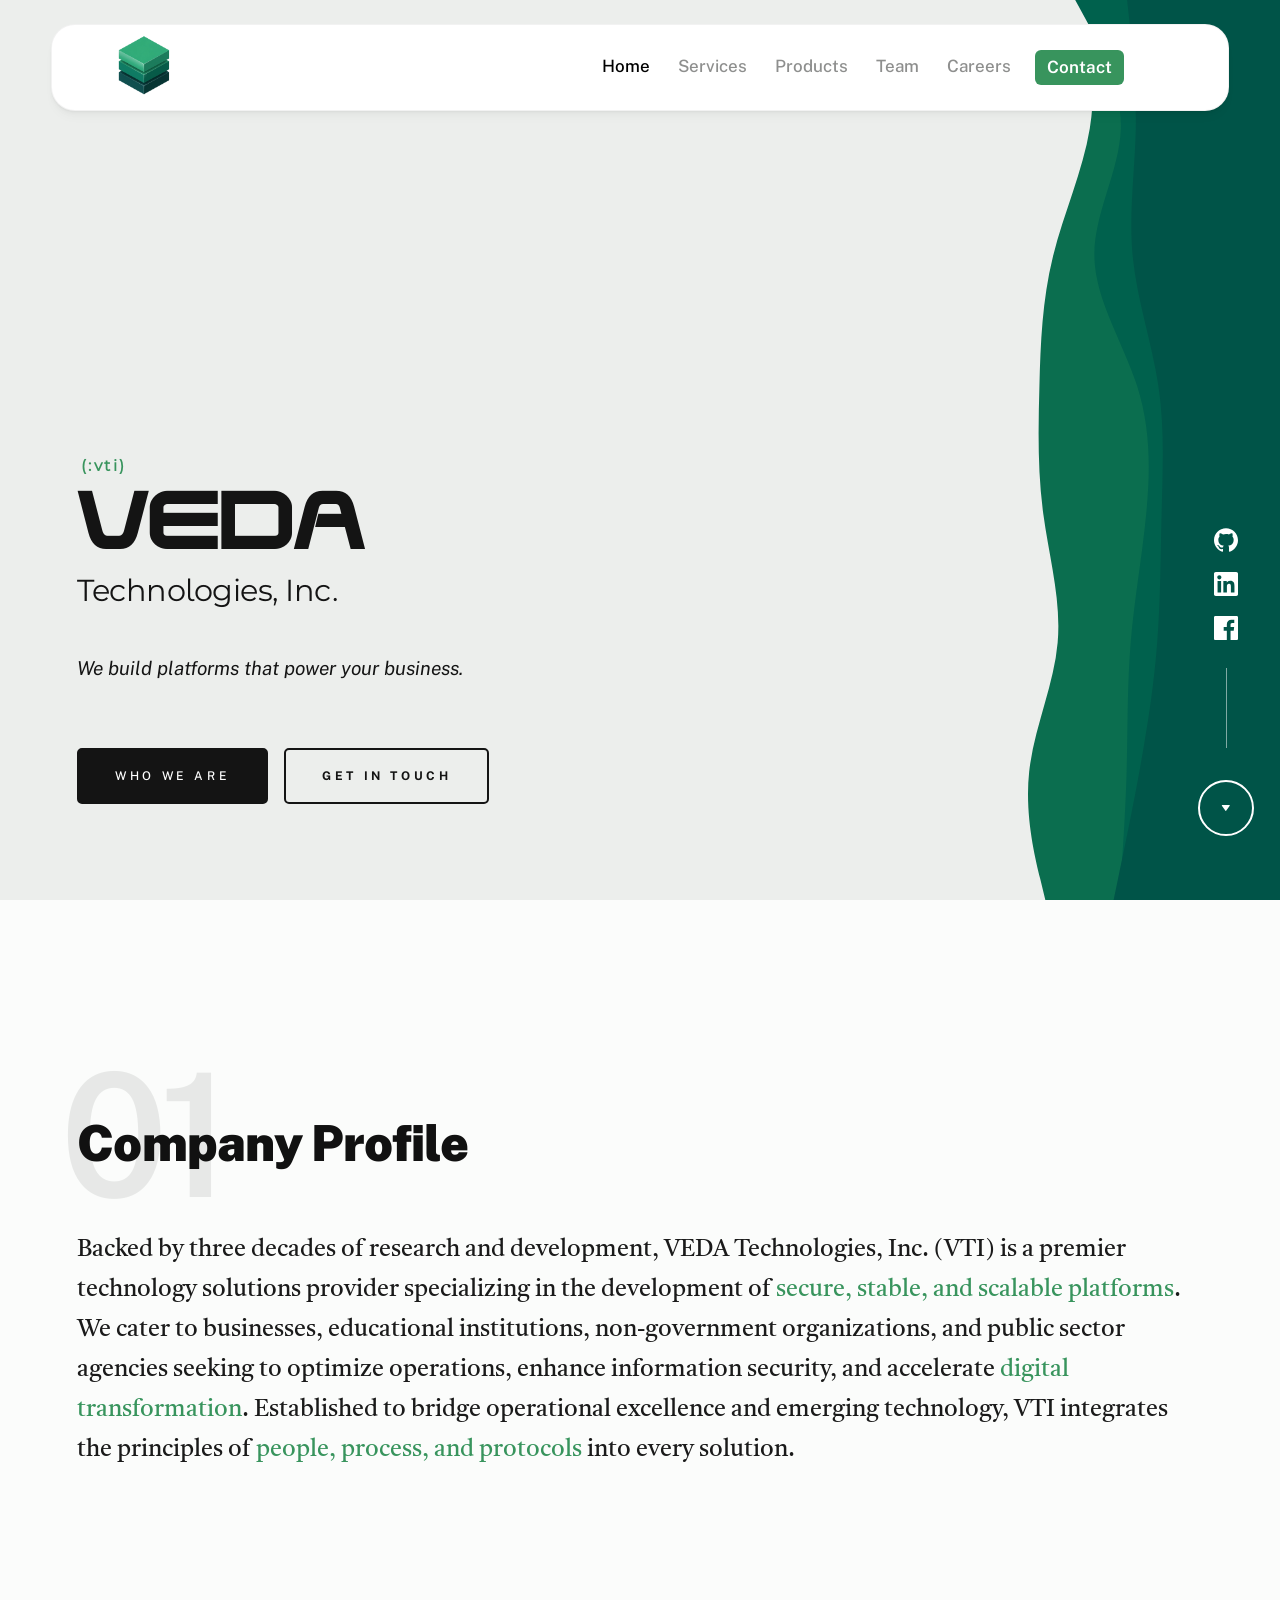
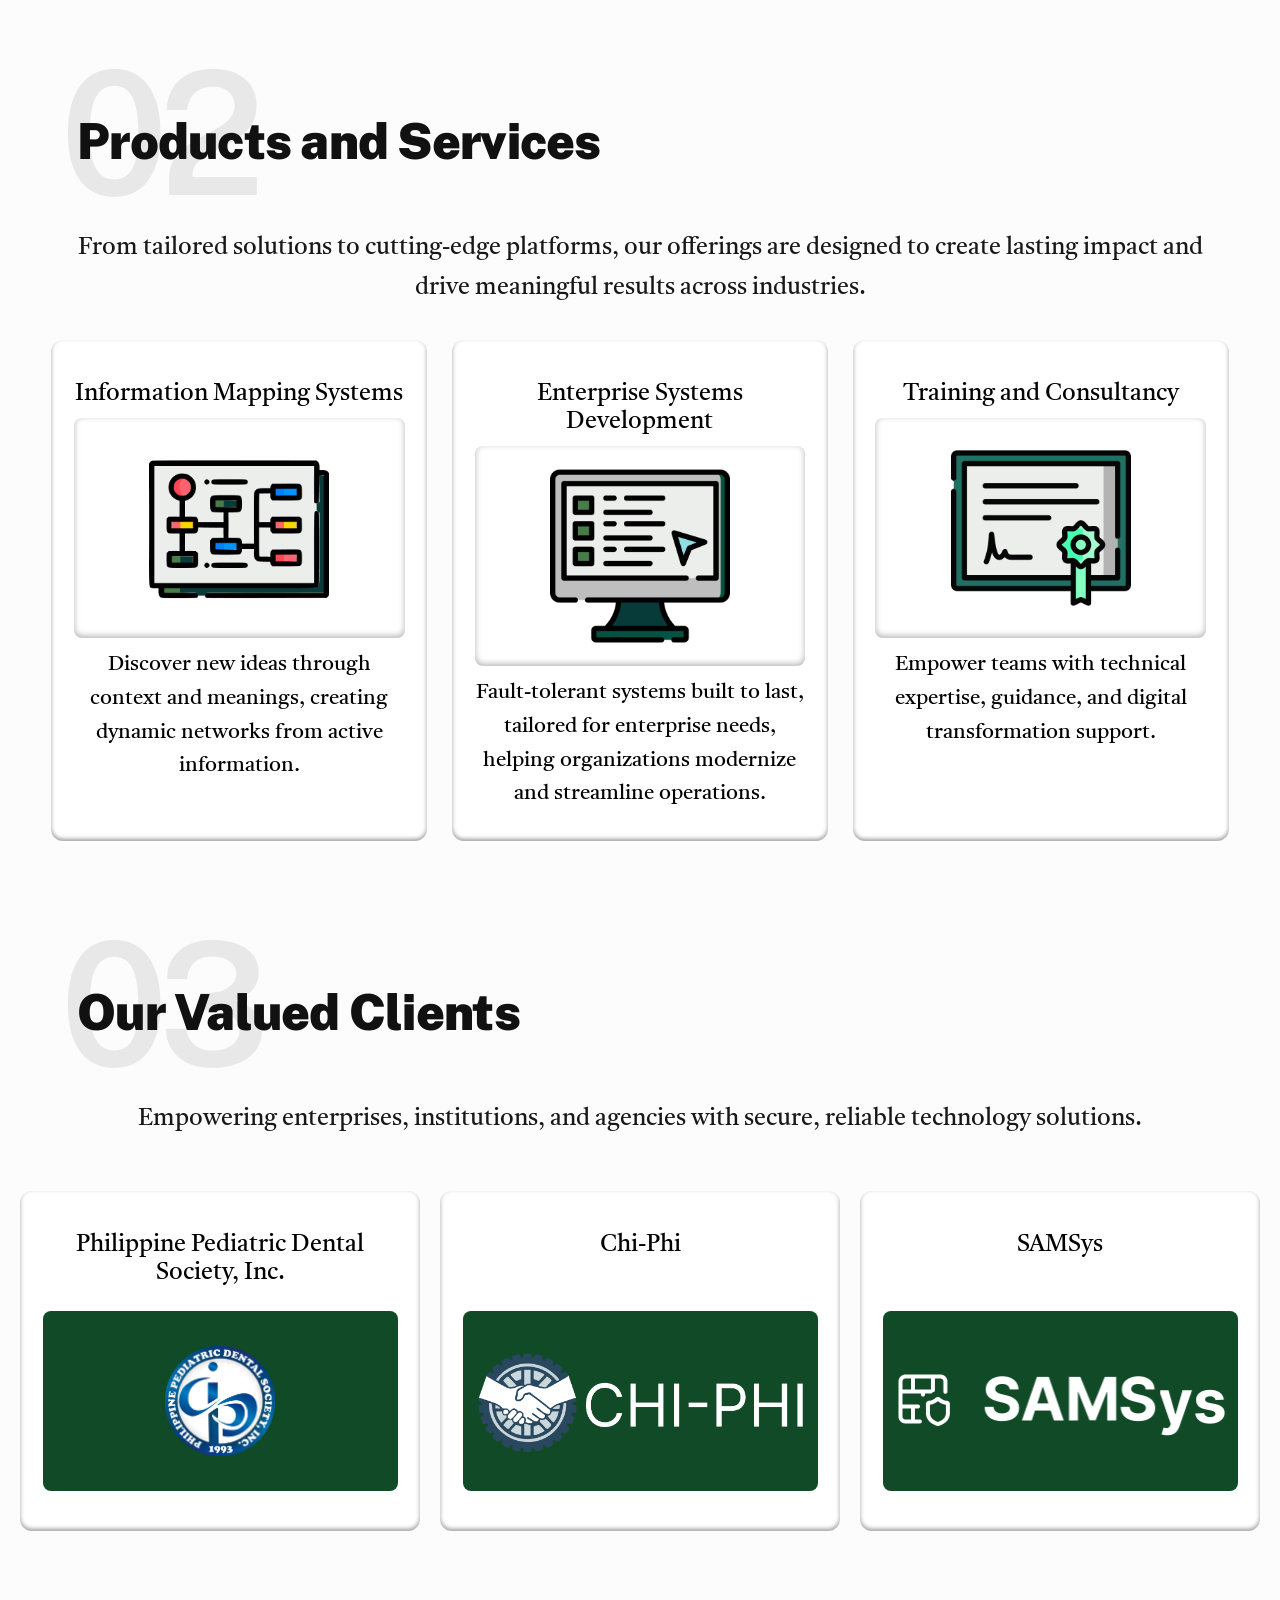
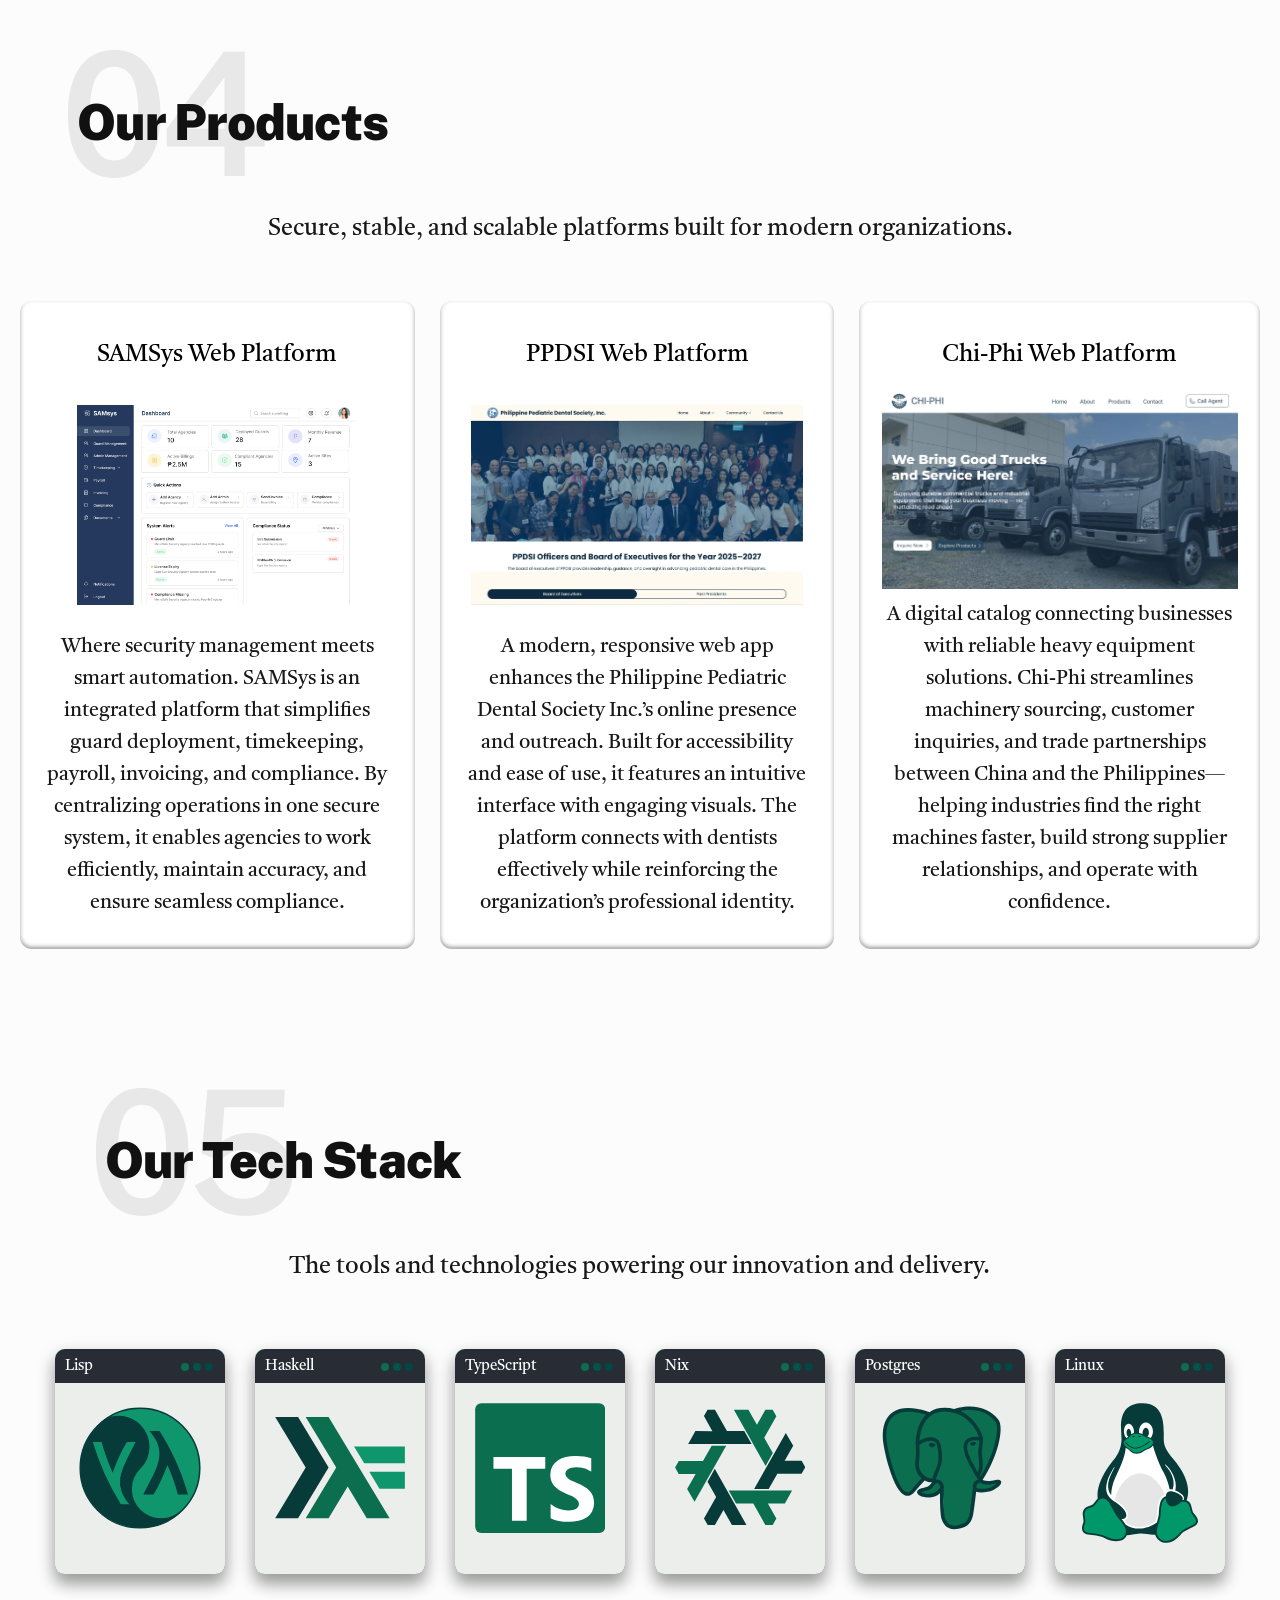
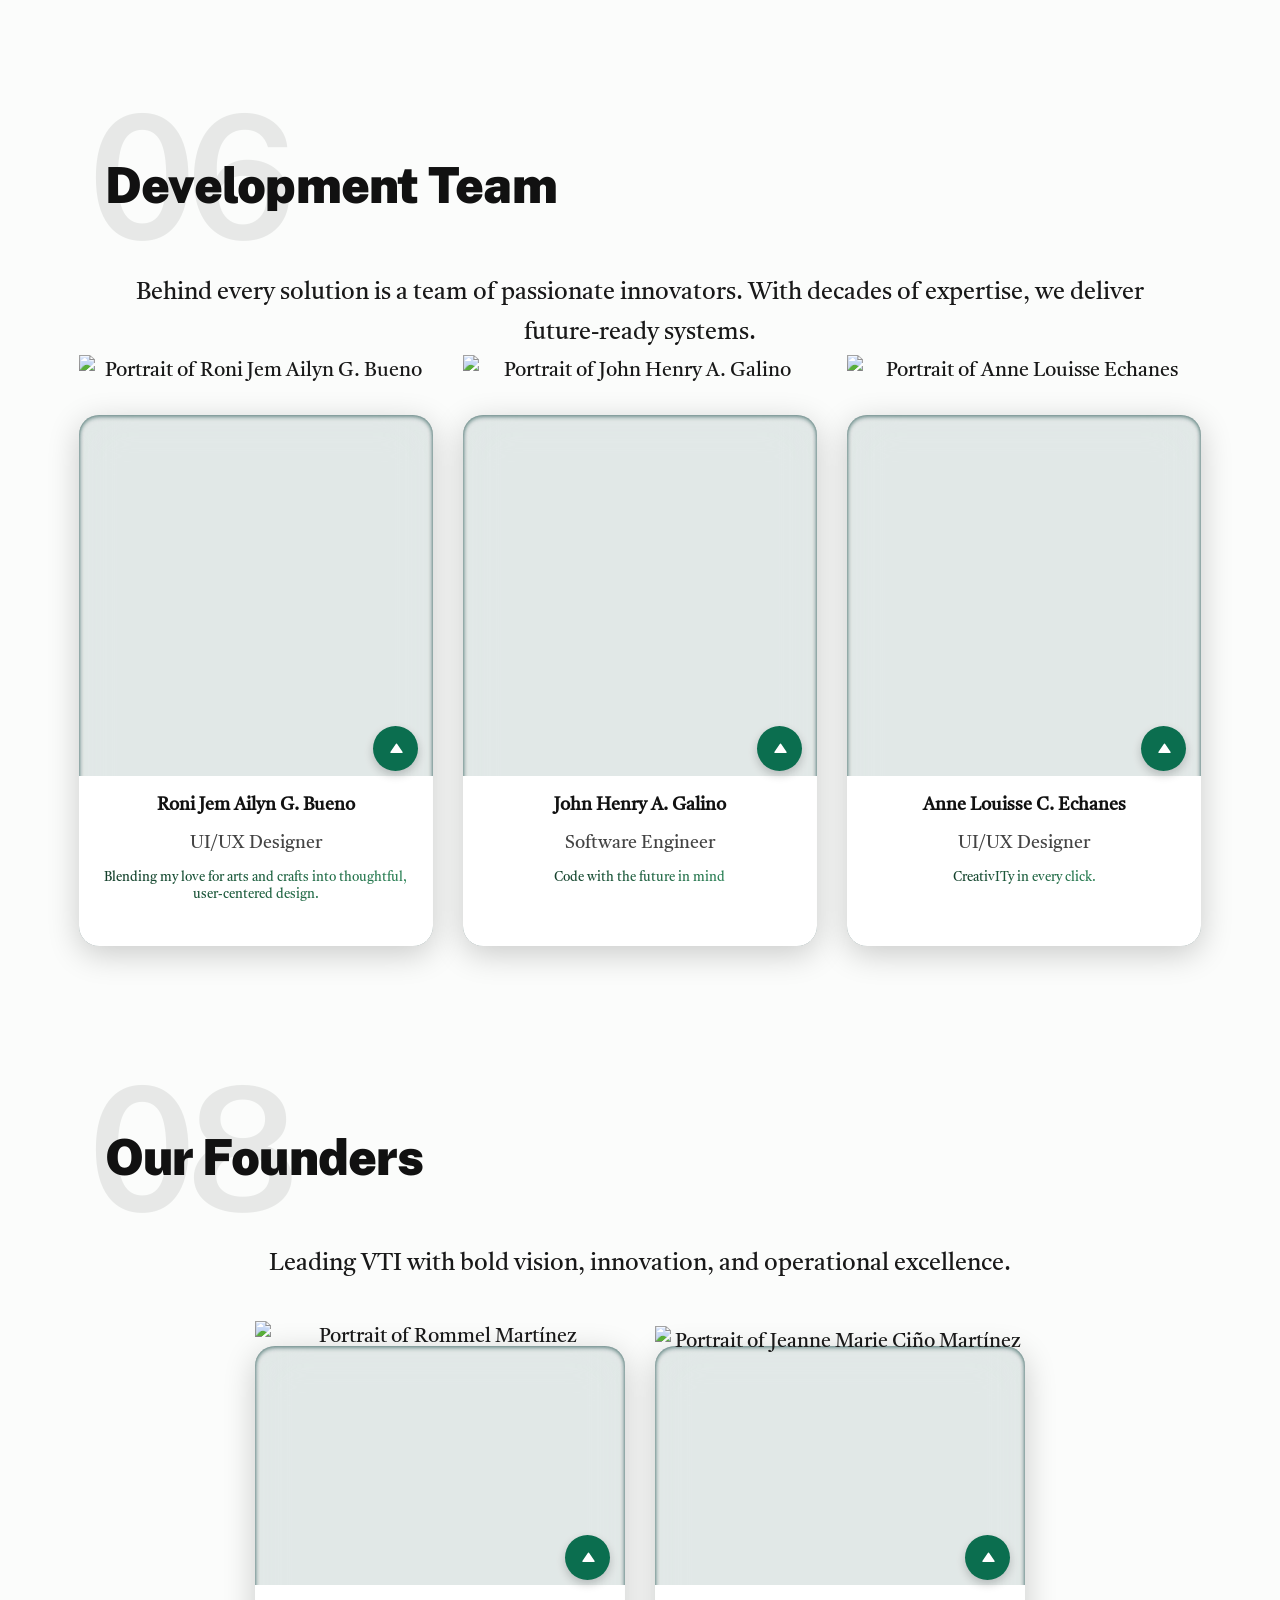
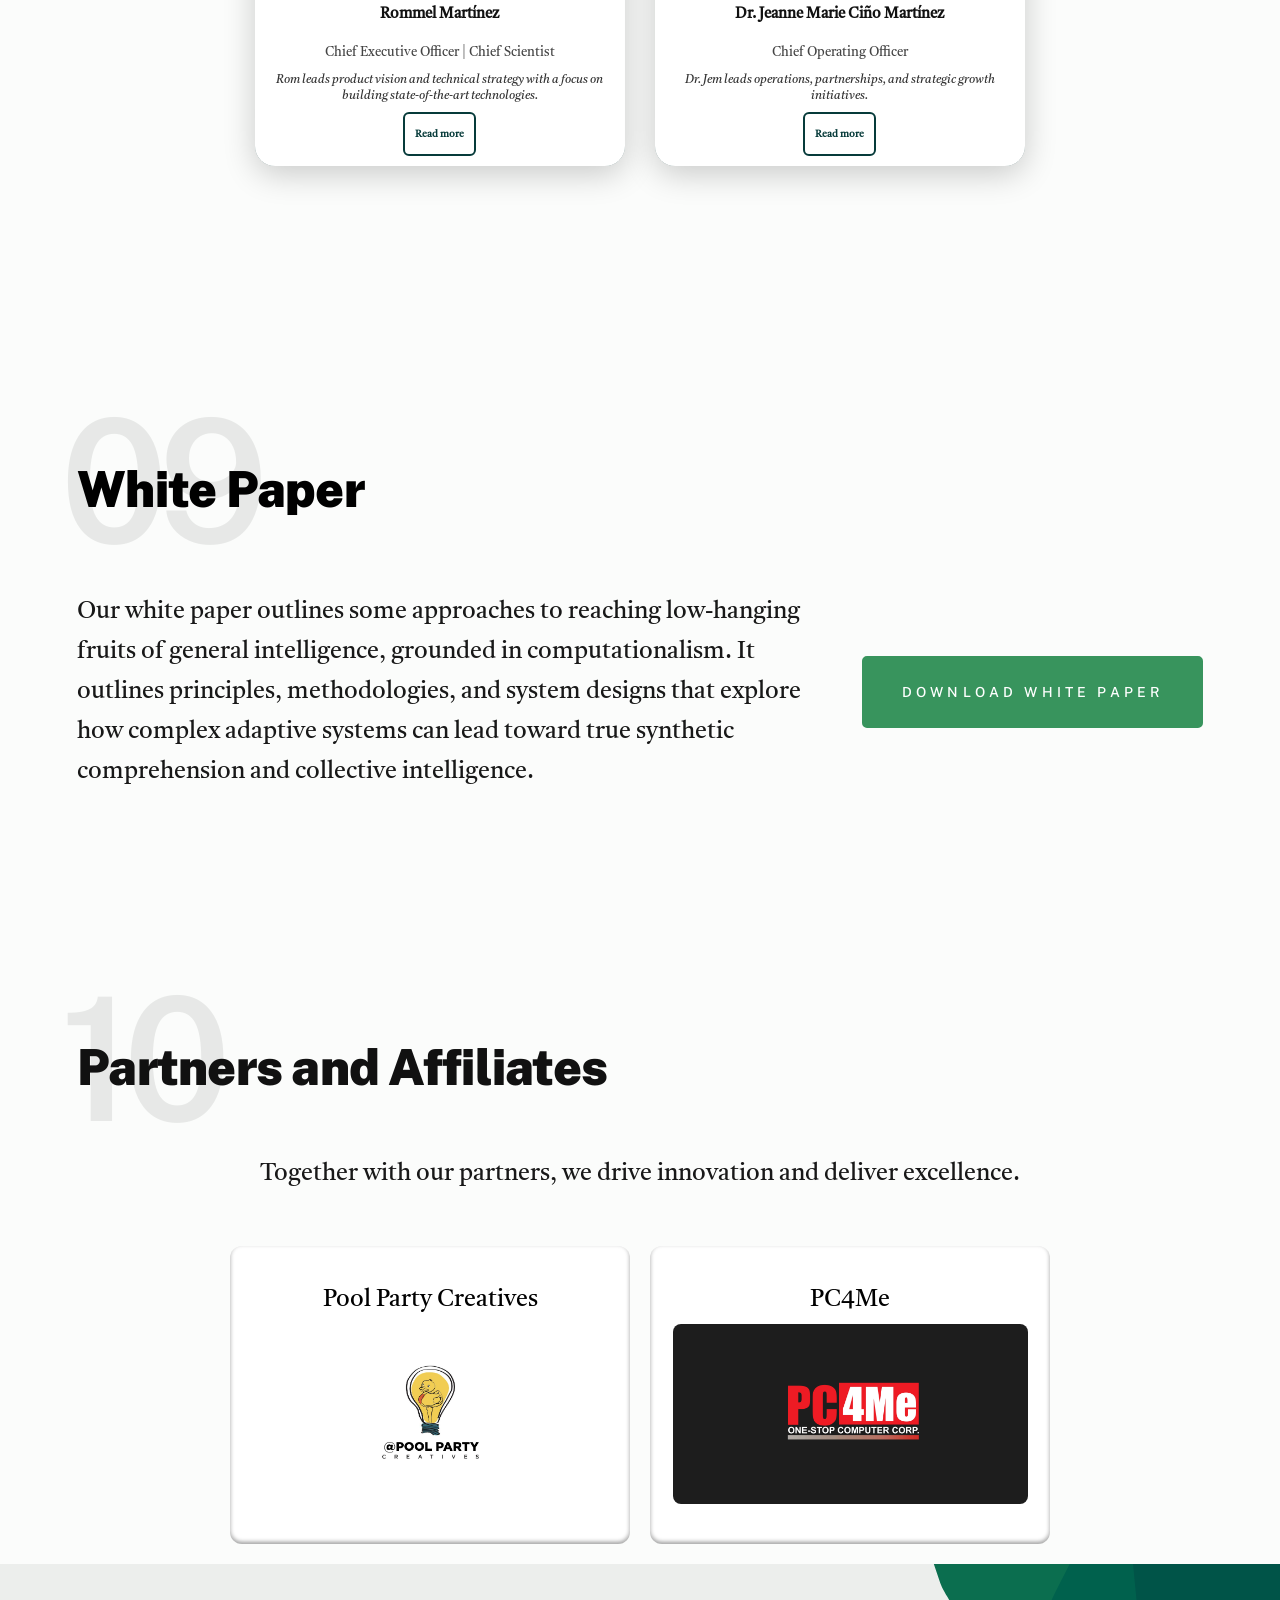
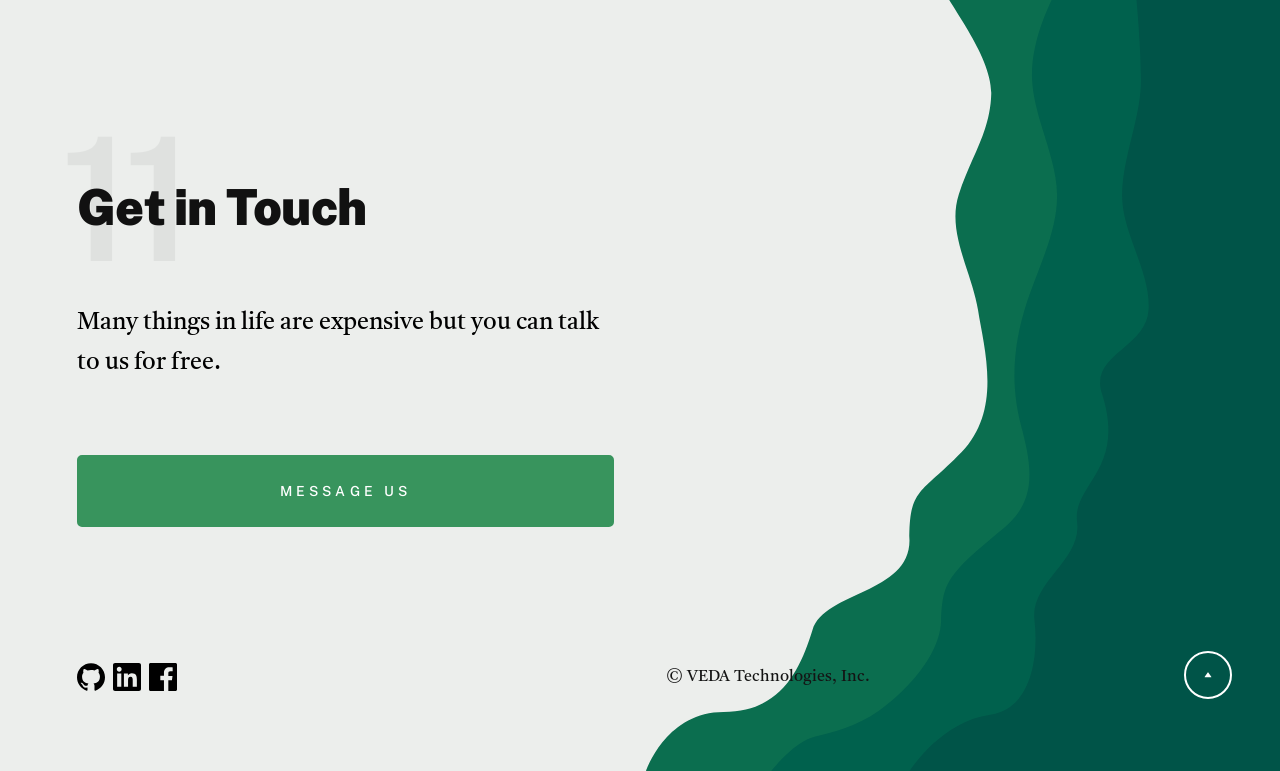
==== index.html @ ad54a440 "[content] refactor" ====
<!DOCTYPE html>
<html lang="en" class="no-js">
  <head>
    <meta charset="utf-8" />
    <meta name="viewport" content="width=device-width, initial-scale=1" />
    <title>VEDA Technologies, Inc.</title>
    <meta
      name="description"
      content="VEDA Technologies, Inc. (VTI) builds Secure, Stable, and Scalable enterprise systems, project management tools, and knowledge base platforms that drive digital transformation in the Philippines."
    />
    <link rel="canonical" href="https://veda-tech.com/" />

    <!-- Open Graph -->
    <!-- Facebook Meta Tags -->
    <meta property="og:url" content="https://veda-tech.com/" />
    <meta property="og:type" content="website" />
    <meta
      property="og:title"
      content="VEDA Technologies, Inc. | We build platforms that power your business."
    />
    <meta
      property="og:description"
      content="We develop Secure, Stable, and Scalable platforms for businesses, non-government organizations, and government organizations in the Philippines."
    />
    <meta
      property="og:image"
      content="https://veda-tech.com/images/veda-tech-preview.webp"
    />

    <!-- Twitter Meta Tags -->
    <meta name="twitter:card" content="summary_large_image" />
    <meta property="twitter:domain" content="veda-tech.com" />
    <meta property="twitter:url" content="https://veda-tech.com/" />
    <meta
      name="twitter:title"
      content="VEDA Technologies, Inc. | We build platforms that power your business. "
    />
    <meta
      name="twitter:description"
      content="We develop Secure, Stable, and Scalable platforms for businesses, non-government organizations, and government organizations in the Philippines."
    />
    <meta
      name="twitter:image"
      content="https://veda-tech.com/images/veda-tech-preview.webp"
    />

    <!-- Favicon -->
    <link
      rel="icon"
      type="image/webp"
      href="images/favicon/favicon-96x96.webp"
      sizes="96x96"
    />
    <link rel="icon" type="image/svg+xml" href="images/favicon/favicon.svg" />
    <link rel="shortcut icon" href="favicon.ico" sizes="any" />
    <link
      rel="icon"
      type="image/webp"
      sizes="16x16"
      href="images/favicon/favicon-16x16.webp"
    />
    <link
      rel="icon"
      type="image/webp"
      sizes="32x32"
      href="images/favicon/favicon-32x32.webp"
    />
    <link
      rel="apple-touch-icon"
      sizes="180x180"
      href="images/favicon/apple-touch-icon.webp"
    />
    <meta name="apple-mobile-web-app-title" content="VTI" />
    <link rel="manifest" href="images/favicon/site.webmanifest" />

    <script>
      document.documentElement.classList.remove("no-js");
      document.documentElement.classList.add("js");
    </script>

    <link rel="stylesheet" href="css/vendor.css" />
    <link rel="stylesheet" href="css/styles.css" />
  </head>

  <body id="top">
    <!-- preloader
    ================================================== -->
    <div id="preloader"></div>

    <div id="page" class="s-pagewrap">
      <!-- navbar -->
      <header class="s-header">
        <div class="row s-header__inner">
          <div class="s-header__block">
            <div class="s-header__logo">
              <a class="logo smoothscroll" href="#intro">
                <img src="images/logo/vti.webp" alt="" />
              </a>
            </div>

            <a class="s-header__menu-toggle" href="#0"><span>Menu</span></a>
          </div>
          <!-- end s-header__block -->

          <nav class="s-header__nav">
            <ul class="s-header__menu-links">
              <li class="current">
                <a class="smoothscroll" href="#intro">Home</a>
              </li>
              <li><a class="smoothscroll" href="#services">Services</a></li>
              <li><a class="smoothscroll" href="#products">Products</a></li>
              <li><a class="smoothscroll" href="#team">Team</a></li>
              <li><a href="/careers">Careers</a></li>
              <li><a class="smoothscroll" href="#footer">Contact</a></li>
            </ul>
            <!-- s-header__menu-links -->
          </nav>
          <!-- end s-header__nav -->
        </div>
        <!-- end s-header__inner -->
      </header>
      <!-- end s-header -->

      <main>
        <!-- # Intro
        ================================================== -->
        <section id="intro" class="s-intro target-section">
          <div class="row s-intro__content width-sixteen-col">
            <div class="column lg-12 s-intro__content-inner grid-block grid-16">
              <div class="s-intro__content-text">
                <div class="s-intro__content-pretitle text-pretitle">
                  (:vti)
                </div>
                <h1 class="s-intro__content-title">VEDA <br /></h1>

                <h2 class="s-intro__content-title-sub">
                  Technologies, Inc.<br />
                </h2>

                <h4 class="sub-tagline">
                  <i>We build platforms that power your business.</i>
                </h4>

                <div class="s-intro__content-btns">
                  <a class="smoothscroll btn" href="#about">Who we are</a>
                  <a class="smoothscroll btn btn--stroke" href="#footer"
                    >Get in Touch</a
                  >
                </div>
                <!-- s-intro__content-btns -->
              </div>
              <!-- s-intro__content-text -->
            </div>
            <!-- s-intro__content-inner -->
          </div>
          <!-- s-intro__content -->

          <ul class="s-intro__social social-list">
            <!-- GitHub -->
            <li>
              <a
                href="https://github.com/vedatechnologiesinc"
                target="_blank"
                rel="noopener"
              >
                <!-- GitHub SVG -->
                <svg
                  xmlns="http://www.w3.org/2000/svg"
                  width="24"
                  height="24"
                  viewBox="0 0 24 24"
                  style="fill: rgba(0, 0, 0, 1)"
                >
                  <path
                    d="M12 .297c-6.63 0-12 5.373-12 12
                                0 5.303 3.438 9.8 8.205 11.387.6.113.82-.258.82-.577
                                0-.285-.01-1.04-.015-2.04-3.338.724-4.042-1.61-4.042-1.61
                                -.546-1.387-1.333-1.757-1.333-1.757-1.09-.744.083-.729.083-.729
                                1.205.084 1.84 1.236 1.84 1.236 1.07 1.835 2.807 1.305
                                3.492.998.108-.776.418-1.305.762-1.605-2.665-.3-5.466-1.332-5.466-5.93
                                0-1.31.468-2.38 1.236-3.22-.123-.303-.536-1.523.117-3.176
                                0 0 1.008-.322 3.301 1.23a11.5 11.5 0 0 1 3.003-.404
                                c1.018.005 2.043.138 3.003.404
                                2.291-1.552 3.297-1.23 3.297-1.23
                                .655 1.653.242 2.873.12 3.176
                                .77.84 1.235 1.91 1.235 3.22
                                0 4.61-2.803 5.628-5.475 5.922
                                .43.372.823 1.102.823 2.222
                                0 1.606-.015 2.898-.015 3.293
                                0 .322.216.694.825.576C20.565 22.092
                                24 17.592 24 12.297c0-6.627-5.373-12-12-12"
                  />
                </svg>
                <span class="u-screen-reader-text">GitHub</span>
              </a>
            </li>

            <!-- LinkedIn -->
            <li>
              <a
                href="https://linkedin.com/company/vedatechnologiesinc"
                target="_blank"
                rel="noopener"
              >
                <svg
                  xmlns="http://www.w3.org/2000/svg"
                  width="24"
                  height="24"
                  viewBox="0 0 24 24"
                  style="fill: rgba(0, 0, 0, 1)"
                >
                  <path
                    d="M20.452 20.452h-3.554v-5.569c0-1.328-.027-3.041-1.852-3.041
                                          -1.853 0-2.137 1.445-2.137 2.939v5.671H9.354V9h3.414v1.561h.049
                                          c.476-.9 1.637-1.852 3.37-1.852 3.601 0 4.268 2.37 4.268 5.455v6.288zM5.337
                                          7.433c-1.144 0-2.07-.927-2.07-2.07 0-1.143.926-2.07 2.07-2.07
                                          1.143 0 2.07.927 2.07 2.07 0 1.143-.927 2.07-2.07 2.07zm1.777
                                          13.019H3.56V9h3.554v11.452zM22.225 0H1.771C.792 0 0 .774 0
                                          1.729v20.542C0 23.227.792 24 1.771 24h20.451C23.2
                                          24 24 23.227 24 22.271V1.729C24 .774 23.2 0 22.225 0z"
                  />
                </svg>
                <span class="u-screen-reader-text">LinkedIn</span>
              </a>
            </li>

            <!-- Facebook -->
            <li>
              <a
                href="https://www.facebook.com/profile.php?id=61584375296945"
                target="_blank"
                rel="noopener"
              >
                <svg
                  xmlns="http://www.w3.org/2000/svg"
                  width="24"
                  height="24"
                  viewBox="0 0 24 24"
                  style="fill: rgba(0, 0, 0, 1)"
                >
                  <path
                    d="M22.675 0H1.325C.593 0 0 .593 0 1.326v21.348C0 23.406.593 24 
           1.325 24h11.495v-9.294H9.691V11.01h3.129V8.414c0-3.1 1.893-4.788 
           4.659-4.788 1.325 0 2.463.099 2.795.143v3.24l-1.918.001c-1.504 
           0-1.795.715-1.795 1.763v2.316h3.587l-.467 3.696h-3.12V24h6.116C23.406 
           24 24 23.406 24 22.674V1.326C24 .593 23.406 0 22.675 0z"
                  />
                </svg>
                <span class="u-screen-reader-text">Facebook</span>
              </a>
            </li>
          </ul>

          <div class="s-intro__content-media">
            <svg
              id="visual"
              viewBox="0 0 900 770"
              width="900"
              height="770"
              xmlns="http://www.w3.org/2000/svg"
              xmlns:xlink="http://www.w3.org/1999/xlink"
              version="1.1"
              preserveAspectRatio="none"
              class="hero-wave-svg"
            >
              <path
                d="M570 770L562.7 751.7C555.3 733.3 540.7 696.7 547.3 660C554 623.3 582 586.7 587.3 550C592.7 513.3 575.3 476.7 567.2 440C559 403.3 560 366.7 561.7 330C563.3 293.3 565.7 256.7 580.5 220C595.3 183.3 622.7 146.7 632.5 110C642.3 73.3 634.7 36.7 630.8 18.3L627 0L900 0L900 18.3C900 36.7 900 73.3 900 110C900 146.7 900 183.3 900 220C900 256.7 900 293.3 900 330C900 366.7 900 403.3 900 440C900 476.7 900 513.3 900 550C900 586.7 900 623.3 900 660C900 696.7 900 733.3 900 751.7L900 770Z"
                fill="#0b6e4f"
              ></path>
              <path
                d="M674 770L676.2 751.7C678.3 733.3 682.7 696.7 684.3 660C686 623.3 685 586.7 690 550C695 513.3 706 476.7 711.8 440C717.7 403.3 718.3 366.7 699 330C679.7 293.3 640.3 256.7 639 220C637.7 183.3 674.3 146.7 676.2 110C678 73.3 645 36.7 628.5 18.3L612 0L900 0L900 18.3C900 36.7 900 73.3 900 110C900 146.7 900 183.3 900 220C900 256.7 900 293.3 900 330C900 366.7 900 403.3 900 440C900 476.7 900 513.3 900 550C900 586.7 900 623.3 900 660C900 696.7 900 733.3 900 751.7L900 770Z"
                fill="#00614d"
              ></path>
              <path
                d="M666 770L672.3 751.7C678.7 733.3 691.3 696.7 702.3 660C713.3 623.3 722.7 586.7 727.3 550C732 513.3 732 476.7 733.5 440C735 403.3 738 366.7 729 330C720 293.3 699 256.7 693 220C687 183.3 696 146.7 697.2 110C698.3 73.3 691.7 36.7 688.3 18.3L685 0L900 0L900 18.3C900 36.7 900 73.3 900 110C900 146.7 900 183.3 900 220C900 256.7 900 293.3 900 330C900 366.7 900 403.3 900 440C900 476.7 900 513.3 900 550C900 586.7 900 623.3 900 660C900 696.7 900 733.3 900 751.7L900 770Z"
                fill="#005448"
              ></path>
            </svg>
          </div>
          <!-- s-intro__content-media -->

          <div class="s-intro__scroll-down">
            <a href="#about" class="smoothscroll">
              <div class="scroll-icon">
                <svg
                  xmlns="http://www.w3.org/2000/svg"
                  width="24"
                  height="24"
                  viewBox="0 0 24 24"
                  style="fill: rgba(0, 0, 0, 1)"
                >
                  <path
                    d="M11.178 19.569a.998.998 0 0 0 1.644 0l9-13A.999.999 0 0 0 21 5H3a1.002 1.002 0 0 0-.822 1.569l9 13z"
                  ></path>
                </svg>
              </div>
              <span class="scroll-text u-screen-reader-text">Scroll Down</span>
            </a>
          </div>
          <!-- s-intro__scroll-down -->
        </section>
        <!-- end s-intro -->

        <!-- # About
        ================================================== -->
        <section id="about" class="s-about target-section">
          <div class="row s-about__content">
            <div class="column xl-12">
              <div class="section-header" data-num="01">
                <h2 class="text-display-title">Company Profile</h2>
              </div>
              <!-- end section-header -->

              <p class="attention-getter">
                Backed by three decades of research and development, VEDA
                Technologies, Inc. (VTI) is a premier technology solutions
                provider specializing in the development of
                <a href="#services">secure, stable, and scalable platforms</a>.
                We cater to businesses, educational institutions,
                non-government organizations, and public sector agencies seeking
                to optimize operations, enhance information security, and
                accelerate <a href="#services">digital transformation</a>.
                Established to bridge operational excellence and emerging
                technology, VTI integrates the principles of
                <a href="#services">people, process, and protocols</a>
                into every solution.
              </p>
            </div>
            <!--end column -->
          </div>
          <!--end s-about__content -->
        </section>
        <!-- end s-about -->

        <!-- # Services
        ================================================== -->
        <section id="services" class="s-services">
          <div class="row">
            <div class="column xl-12">
              <div class="section-header" data-num="02">
                <h2 class="text-display-title">Products and Services</h2>
              </div>
              <p class="attention-getter">
                From tailored solutions to cutting-edge platforms, our offerings
                are designed to create lasting impact and drive meaningful
                results across industries.
              </p>
            </div>
          </div>

          <div class="row service-items">
            <!-- Card 1 -->
            <div class="column service-items__item">
              <h5>Information Mapping Systems</h5>
              <div class="service-icon-container information-mapping">
                <img
                  src="images/icons/information-mapping.webp"
                  alt="Information Mapping Systems"
                />
              </div>
              <p>
                Discover new ideas through context and meanings, creating dynamic networks
                from active information.
              </p>
            </div>
            <!-- Card 2 -->
            <div class="column service-items__item">
              <h5>Enterprise Systems Development</h5>
              <div class="service-icon-container">
                <img src="images/icons/monitor.webp" alt="Enterprise Systems" />
              </div>
              <p>
                Fault-tolerant systems built to last, tailored for enterprise
                needs, helping organizations modernize and streamline
                operations.
              </p>
            </div>

            <!-- Card 2 -->
            <!-- <div class="column service-items__item">
              <h5>Project Management Systems</h5>
              <div class="service-icon-container">
                <img src="images/icons/gantt-chart.webp" alt="Project Management">
              </div>
              <p>
                Streamline workflows, improve collaboration, and enhance project efficiency with intelligent tools.
              </p>
            </div> -->

            <!-- Card 3 -->
            <!-- <div class="column service-items__item">
              <h5>Knowledge Base Systems</h5>
              <div class="service-icon-container">
                <img src="images/icons/books.webp" alt="Knowledge Base">
              </div>
              <p>
                Centralize and organize knowledge for better decision-making and accessibility across teams.
              </p>
            </div> -->

            <!-- Card 3 -->
            <div class="column service-items__item">
              <h5>Training and Consultancy</h5>
              <div class="service-icon-container">
                <img
                  src="images/icons/certificate.webp"
                  alt="Training & Consultancy"
                />
              </div>
              <p>
                Empower teams with technical expertise, guidance, and digital
                transformation support.
              </p>
            </div>
          </div>
          <!-- end service-items -->

          <!-- <div class="row product-items"> -->
          <!-- Card 1 -->
          <!-- <div class="column service-items__item">
              <h5>Enterprise Systems Development</h5>
              <div class="service-icon-container">
                <img src="images/icons/monitor.webp" alt="Enterprise Systems" />
              </div>
              <p>
                Secure, stable, and scalable systems tailored for enterprise
                needs, helping organizations modernize and streamline
                operations.
              </p>
            </div>
          </div> -->
          <!--end of product showcase-->
        </section>

        <!-- Clients
         ================================================== -->
        <section id="clients" class="s-clients target-section">
          <div class="row">
            <div class="column xl-12">
              <div class="section-header" data-num="03">
                <h2 class="text-display-title">Our Valued Clients</h2>
              </div>
              <!-- end section-header -->

              <p class="attention-getter">
                Empowering enterprises, institutions, and agencies with secure,
                reliable technology solutions.
              </p>
            </div>
          </div>

          <!-- Cards container -->
          <div class="client-row">
            <div class="column client-items__item">
              <h5>Philippine Pediatric Dental Society, Inc.</h5>
              <div class="logo-container ppdsi-logo">
                <img
                  src="images/assets/ppdsi-logo.webp"
                  alt="Logo of our client Philippine Pediatric Dental Society, Inc. (PPDSI)"
                />
              </div>
            </div>
            <div class="column client-items__item">
              <h5>Chi-Phi</h5>
              <div class="logo-container chi-phi-logo">
                <img
                  src="images/assets/chi-phi-logo.webp"
                  alt="Logo of our client Chi-Phi"
                />
              </div>
            </div>
            <div class="column client-items__item">
              <h5>SAMSys</h5>
              <div class="logo-container samsys-logo">
                <img
                  src="images/assets/samsys-logo.webp"
                  alt="Logo of our client SAMSys"
                />
              </div>
            </div>
          </div>
        </section>

        <!--Product Showcase
        ================================================== -->
        <section id="products" class="s-products target-section">
          <div class="row">
            <div class="column xl-12">
              <div class="section-header" data-num="04">
                <h2 class="text-display-title">Our Products</h2>
              </div>
              <!-- end section-header -->

              <p class="attention-getter">
                Secure, stable, and scalable platforms built for modern organizations.
              </p>
            </div>
          </div>
          <div class="row products-items">
            <!-- Card 1 -->
            <div class="column product-items__item">
              <h5>SAMSys Web Platform</h5>
              <div class="product-icon-container samsys-dashboard">
                <img
                  src="images/products/samsys-owner-dashboard.webp"
                  alt="Samsys Owner Dashboard"
                />
              </div>
              <p>
                Where security management meets smart automation. SAMSys is an
                integrated platform that simplifies guard deployment,
                timekeeping, payroll, invoicing, and compliance. By centralizing
                operations in one secure system, it enables agencies to work
                efficiently, maintain accuracy, and ensure seamless compliance.
              </p>
            </div>

            <!-- Card 2 -->
            <div class="column product-items__item">
              <h5>PPDSI Web Platform</h5>
              <div class="product-icon-container ppdsi-executives">
                <img
                  src="images/products/ppdsi-executives.webp"
                  alt="PPDSI Board of Executives"
                />
              </div>
              <p>
                A modern, responsive web app enhances the Philippine Pediatric
                Dental Society Inc.’s online presence and outreach. Built for
                accessibility and ease of use, it features an intuitive
                interface with engaging visuals. The platform connects with
                dentists effectively while reinforcing the organization’s
                professional identity.
              </p>
            </div>

            <!-- Card 3 -->
            <div class="column product-items__item">
              <h5>Chi-Phi Web Platform</h5>
              <div class="product-icon-container chi-phi-hero">
                <img
                  src="images/products/chi-phi-hero.webp"
                  alt="Chi-Phi Website Hero Banner"
                />
              </div>
              <p>
                A digital catalog connecting businesses with reliable heavy
                equipment solutions. Chi-Phi streamlines machinery sourcing,
                customer inquiries, and trade partnerships between China and the
                Philippines—helping industries find the right machines faster,
                build strong supplier relationships, and operate with
                confidence.
              </p>
            </div>
          </div>
        </section>

        <!-- Development Stack
         ================================================== -->
        <section id="stack" class="s-stack target-section">
          <div class="row">
            <div class="column xl-12">
              <div class="section-header" data-num="05">
                <h2 class="text-display-title">Our Tech Stack</h2>
              </div>
              <!-- end section-header -->

              <p class="attention-getter">
                The tools and technologies powering our innovation and delivery.
              </p>
            </div>
          </div>

          <!-- Cards container -->
          <div class="stack-row">
            <!-- sample -->

            <!-- Lisp Card -->
            <div class="dev-stack-item">
              <div class="card">
                <div class="card2">
                  <div class="top">
                    <div class="title">
                      <span id="title2">Lisp</span>
                    </div>
                    <div class="circle">
                      <span class="green1 circle2"></span>
                    </div>
                    <div class="circle">
                      <span class="green2 circle2"></span>
                    </div>
                    <div class="circle">
                      <span class="green3 circle2"></span>
                    </div>
                  </div>
                  <div class="stack-icon-container">
                    <img src="./images/icons/lisp.svg" alt="Lisp" />
                  </div>
                </div>
              </div>
            </div>

            <!-- Haskell Card -->
            <div class="dev-stack-item">
              <div class="card">
                <div class="card2">
                  <div class="top">
                    <div class="title">
                      <span id="title2">Haskell</span>
                    </div>
                    <div class="circle">
                      <span class="green1 circle2"></span>
                    </div>
                    <div class="circle">
                      <span class="green2 circle2"></span>
                    </div>
                    <div class="circle">
                      <span class="green3 circle2"></span>
                    </div>
                  </div>
                  <div class="stack-icon-container">
                    <img src="./images/icons/haskell.svg" alt="haskell" />
                  </div>
                </div>
              </div>
            </div>

            <!-- TypeScript Card -->
            <div class="dev-stack-item">
              <div class="card">
                <div class="card2">
                  <div class="top">
                    <div class="title">
                      <span id="title2">TypeScript</span>
                    </div>
                    <div class="circle">
                      <span class="green1 circle2"></span>
                    </div>
                    <div class="circle">
                      <span class="green2 circle2"></span>
                    </div>
                    <div class="circle">
                      <span class="green3 circle2"></span>
                    </div>
                  </div>
                  <div class="stack-icon-container">
                    <img src="./images/icons/typescript.svg" alt="typescript" />
                  </div>
                </div>
              </div>
            </div>

            <!-- Nix Card -->
            <div class="dev-stack-item">
              <div class="card">
                <div class="card2">
                  <div class="top">
                    <div class="title">
                      <span id="title2">Nix</span>
                    </div>
                    <div class="circle">
                      <span class="green1 circle2"></span>
                    </div>
                    <div class="circle">
                      <span class="green2 circle2"></span>
                    </div>
                    <div class="circle">
                      <span class="green3 circle2"></span>
                    </div>
                  </div>
                  <div class="stack-icon-container">
                    <img src="./images/icons/nix.svg" alt="Nix" />
                  </div>
                </div>
              </div>
            </div>

            <!-- Postgres Card -->
            <div class="dev-stack-item">
              <div class="card">
                <div class="card2">
                  <div class="top">
                    <div class="title">
                      <span id="title2">Postgres</span>
                    </div>
                    <div class="circle">
                      <span class="green1 circle2"></span>
                    </div>
                    <div class="circle">
                      <span class="green2 circle2"></span>
                    </div>
                    <div class="circle">
                      <span class="green3 circle2"></span>
                    </div>
                  </div>
                  <div class="stack-icon-container">
                    <img src="./images/icons/postgres.svg" alt="Postgres" />
                  </div>
                </div>
              </div>
            </div>

            <!-- Linux Card -->
            <div class="dev-stack-item">
              <div class="card">
                <div class="card2">
                  <div class="top">
                    <div class="title">
                      <span id="title2">Linux</span>
                    </div>
                    <div class="circle">
                      <span class="green1 circle2"></span>
                    </div>
                    <div class="circle">
                      <span class="green2 circle2"></span>
                    </div>
                    <div class="circle">
                      <span class="green3 circle2"></span>
                    </div>
                  </div>
                  <div class="stack-icon-container">
                    <img src="./images/icons/linux.svg" alt="Linux" />
                  </div>
                </div>
              </div>
            </div>

            <!-- <\!-- Darwin Card -\-> -->
            <!-- <div class="dev-stack-item"> -->
            <!--   <div class="card"> -->
            <!--     <div class="card2"> -->
            <!--       <div class="top"> -->
            <!--         <div class="title"> -->
            <!--           <span id="title2">Darwin</span> -->
            <!--         </div> -->
            <!--         <div class="circle"> -->
            <!--           <span class="green1 circle2"></span> -->
            <!--         </div> -->
            <!--         <div class="circle"> -->
            <!--           <span class="green2 circle2"></span> -->
            <!--         </div> -->
            <!--         <div class="circle"> -->
            <!--           <span class="green3 circle2"></span> -->
            <!--         </div> -->
            <!--       </div> -->
            <!--       <div class="stack-icon-container"> -->
            <!--         <img src="./images/icons/darwin.svg" alt="Darwin" /> -->
            <!--       </div> -->
            <!--     </div> -->
            <!--   </div> -->
            <!-- </div> -->

            <!-- Sample Card -->
            <!-- <div class="dev-stack-item"> -->
            <!--   <h5>GNU/Linux</h5> -->
            <!--   <div class="stack-icon-container"> -->
            <!--     <img src="./images/linux.webp" alt="GNU/Linux"> -->
            <!--   </div> -->
            <!-- </div> -->
          </div>
        </section>

        <!-- Careers Section
         ================================================= -->
        <!-- <section id="team" class="s-team target-section">
          <div class="row">
            <div class="column xl-12">
              <div class="section-header" data-num="06">
                <h2 class="text-display-title">Join Our Team</h2>
              </div>
              <p class="attention-getter">
                We’re looking for curious minds ready to take on new challenges,
                push boundaries, and shape the future of technology.
              </p>
            </div>
          </div>

          <div class="row team-row"></div>
        </section> -->

        <!-- Development Team 
         ================================================== -->
        <section id="team" class="s-team target-section">
          <div class="row">
            <div class="column xl-12">
              <div class="section-header" data-num="06">
                <h2 class="text-display-title">Development Team</h2>
              </div>
              <p class="attention-getter">
                Behind every solution is a team of passionate innovators. With
                decades of expertise, we deliver future-ready systems.
              </p>
            </div>
          </div>

          <div class="row team-row">
            <!-- Example card -->
            <div class="team-card">
              <div class="team-image">
                <img
                  src="./images/portrait/roni-profile-picture.webp"
                  alt="Portrait of Roni Jem Ailyn G. Bueno"
                />
              </div>
              <div class="team-content">
                <div class="team-icons">
                  <svg
                    xmlns="http://www.w3.org/2000/svg"
                    width="20"
                    height="20"
                    viewBox="0 0 24 24"
                    class="arrow-icon"
                  >
                    <path
                      d="M5.536 21.886a1.004 1.004 0 0 0 1.033-.064l13-9a1 1 0 0 0 0-1.644l-13-9A1 1 0 0 0 5 3v18a1 1 0 0 0 .536.886z"
                    ></path>
                  </svg>

                  <a
                    href="https://github.com/keishouu"
                    target="_blank"
                    class="github-icon"
                  >
                    <svg
                      xmlns="http://www.w3.org/2000/svg"
                      width="24"
                      height="24"
                      viewBox="0 0 24 24"
                    >
                      <path
                        d="M12 .297c-6.63 0-12 5.373-12 12
                                0 5.303 3.438 9.8 8.205 11.387.6.113.82-.258.82-.577
                                0-.285-.01-1.04-.015-2.04-3.338.724-4.042-1.61-4.042-1.61
                                -.546-1.387-1.333-1.757-1.333-1.757-1.09-.744.083-.729.083-.729
                                1.205.084 1.84 1.236 1.84 1.236 1.07 1.835 2.807 1.305
                                3.492.998.108-.776.418-1.305.762-1.605-2.665-.3-5.466-1.332-5.466-5.93
                                0-1.31.468-2.38 1.236-3.22-.123-.303-.536-1.523.117-3.176
                                0 0 1.008-.322 3.301 1.23a11.5 11.5 0 0 1 3.003-.404
                                c1.018.005 2.043.138 3.003.404
                                2.291-1.552 3.297-1.23 3.297-1.23
                                .655 1.653.242 2.873.12 3.176
                                .77.84 1.235 1.91 1.235 3.22
                                0 4.61-2.803 5.628-5.475 5.922
                                .43.372.823 1.102.823 2.222
                                0 1.606-.015 2.898-.015 3.293
                                0 .322.216.694.825.576C20.565 22.092
                                24 17.592 24 12.297c0-6.627-5.373-12-12-12"
                      />
                    </svg>
                  </a>

                  <a
                    href="https://www.linkedin.com/in/roni-bueno-979705309/"
                    target="_blank"
                    class="linkedin-icon"
                  >
                    <svg xmlns="http://www.w3.org/2000/svg" viewBox="0 0 24 24">
                      <path
                        d="M20.452 20.452h-3.554v-5.569c0-1.328-.027-3.041-1.852-3.041
                              -1.853 0-2.137 1.445-2.137 2.939v5.671H9.354V9h3.414v1.561h.049
                              c.476-.9 1.637-1.852 3.37-1.852 3.601 0 4.268 2.37 4.268 5.455v6.288zM5.337
                              7.433c-1.144 0-2.07-.927-2.07-2.07 0-1.143.926-2.07 2.07-2.07
                              1.143 0 2.07.927 2.07 2.07 0 1.143-.927 2.07-2.07 2.07zm1.777
                              13.019H3.56V9h3.554v11.452zM22.225 0H1.771C.792 0 0 .774 0
                              1.729v20.542C0 23.227.792 24 1.771 24h20.451C23.2
                              24 24 23.227 24 22.271V1.729C24 .774 23.2 0 22.225 0z"
                      />
                    </svg>
                  </a>
                </div>
                <h3>Roni Jem Ailyn G. Bueno</h3>
                <h4 class="role">UI/UX Designer</h4>
                <p class="tagline">
                  Blending my love for arts and crafts into thoughtful,
                  user-centered design.
                </p>
              </div>
            </div>

            <div class="team-card">
              <div class="team-image">
                <img
                  src="./images/portrait/henry-profile-picture.webp"
                  alt="Portrait of John Henry A. Galino"
                />
              </div>
              <div class="team-content">
                <div class="team-icons">
                  <svg
                    xmlns="http://www.w3.org/2000/svg"
                    width="20"
                    height="20"
                    viewBox="0 0 24 24"
                    class="arrow-icon"
                  >
                    <path
                      d="M5.536 21.886a1.004 1.004 0 0 0 1.033-.064l13-9a1 1 0 0 0 0-1.644l-13-9A1 1 0 0 0 5 3v18a1 1 0 0 0 .536.886z"
                    ></path>
                  </svg>

                  <a
                    href="https://github.com/jhgalino"
                    target="_blank"
                    class="github-icon"
                  >
                    <svg
                      xmlns="http://www.w3.org/2000/svg"
                      width="24"
                      height="24"
                      viewBox="0 0 24 24"
                    >
                      <path
                        d="M12 .297c-6.63 0-12 5.373-12 12
                                0 5.303 3.438 9.8 8.205 11.387.6.113.82-.258.82-.577
                                0-.285-.01-1.04-.015-2.04-3.338.724-4.042-1.61-4.042-1.61
                                -.546-1.387-1.333-1.757-1.333-1.757-1.09-.744.083-.729.083-.729
                                1.205.084 1.84 1.236 1.84 1.236 1.07 1.835 2.807 1.305
                                3.492.998.108-.776.418-1.305.762-1.605-2.665-.3-5.466-1.332-5.466-5.93
                                0-1.31.468-2.38 1.236-3.22-.123-.303-.536-1.523.117-3.176
                                0 0 1.008-.322 3.301 1.23a11.5 11.5 0 0 1 3.003-.404
                                c1.018.005 2.043.138 3.003.404
                                2.291-1.552 3.297-1.23 3.297-1.23
                                .655 1.653.242 2.873.12 3.176
                                .77.84 1.235 1.91 1.235 3.22
                                0 4.61-2.803 5.628-5.475 5.922
                                .43.372.823 1.102.823 2.222
                                0 1.606-.015 2.898-.015 3.293
                                0 .322.216.694.825.576C20.565 22.092
                                24 17.592 24 12.297c0-6.627-5.373-12-12-12"
                      />
                    </svg>
                  </a>

                  <a
                    href="https://www.linkedin.com/in/jhgalino"
                    target="_blank"
                    class="linkedin-icon"
                  >
                    <svg xmlns="http://www.w3.org/2000/svg" viewBox="0 0 24 24">
                      <path
                        d="M20.452 20.452h-3.554v-5.569c0-1.328-.027-3.041-1.852-3.041
                              -1.853 0-2.137 1.445-2.137 2.939v5.671H9.354V9h3.414v1.561h.049
                              c.476-.9 1.637-1.852 3.37-1.852 3.601 0 4.268 2.37 4.268 5.455v6.288zM5.337
                              7.433c-1.144 0-2.07-.927-2.07-2.07 0-1.143.926-2.07 2.07-2.07
                              1.143 0 2.07.927 2.07 2.07 0 1.143-.927 2.07-2.07 2.07zm1.777
                              13.019H3.56V9h3.554v11.452zM22.225 0H1.771C.792 0 0 .774 0
                              1.729v20.542C0 23.227.792 24 1.771 24h20.451C23.2
                              24 24 23.227 24 22.271V1.729C24 .774 23.2 0 22.225 0z"
                      />
                    </svg>
                  </a>
                </div>

                <h3>John Henry A. Galino</h3>
                <h4 class="role">Software Engineer</h4>

                <p class="tagline">Code with the future in mind</p>
              </div>
            </div>

            <div class="team-card">
              <div class="team-image">
                <img
                  src="./images/portrait/anne-profile-picture.webp"
                  alt="Portrait of Anne Louisse Echanes"
                />
              </div>
              <div class="team-content">
                <div class="team-icons">
                  <svg
                    xmlns="http://www.w3.org/2000/svg"
                    width="20"
                    height="20"
                    viewBox="0 0 24 24"
                    class="arrow-icon"
                  >
                    <path
                      d="M5.536 21.886a1.004 1.004 0 0 0 1.033-.064l13-9a1 1 0 0 0 0-1.644l-13-9A1 1 0 0 0 5 3v18a1 1 0 0 0 .536.886z"
                    ></path>
                  </svg>

                  <a
                    href=" https://github.com/Awisse15"
                    target="_blank"
                    class="github-icon"
                  >
                    <svg
                      xmlns="http://www.w3.org/2000/svg"
                      width="24"
                      height="24"
                      viewBox="0 0 24 24"
                    >
                      <path
                        d="M12 .297c-6.63 0-12 5.373-12 12
                                0 5.303 3.438 9.8 8.205 11.387.6.113.82-.258.82-.577
                                0-.285-.01-1.04-.015-2.04-3.338.724-4.042-1.61-4.042-1.61
                                -.546-1.387-1.333-1.757-1.333-1.757-1.09-.744.083-.729.083-.729
                                1.205.084 1.84 1.236 1.84 1.236 1.07 1.835 2.807 1.305
                                3.492.998.108-.776.418-1.305.762-1.605-2.665-.3-5.466-1.332-5.466-5.93
                                0-1.31.468-2.38 1.236-3.22-.123-.303-.536-1.523.117-3.176
                                0 0 1.008-.322 3.301 1.23a11.5 11.5 0 0 1 3.003-.404
                                c1.018.005 2.043.138 3.003.404
                                2.291-1.552 3.297-1.23 3.297-1.23
                                .655 1.653.242 2.873.12 3.176
                                .77.84 1.235 1.91 1.235 3.22
                                0 4.61-2.803 5.628-5.475 5.922
                                .43.372.823 1.102.823 2.222
                                0 1.606-.015 2.898-.015 3.293
                                0 .322.216.694.825.576C20.565 22.092
                                24 17.592 24 12.297c0-6.627-5.373-12-12-12"
                      />
                    </svg>
                  </a>

                  <a
                    href=" https://www.linkedin.com/in/anne-louisse-echanes-5bb6772b5/"
                    target="_blank"
                    class="linkedin-icon"
                  >
                    <svg xmlns="http://www.w3.org/2000/svg" viewBox="0 0 24 24">
                      <path
                        d="M20.452 20.452h-3.554v-5.569c0-1.328-.027-3.041-1.852-3.041
                              -1.853 0-2.137 1.445-2.137 2.939v5.671H9.354V9h3.414v1.561h.049
                              c.476-.9 1.637-1.852 3.37-1.852 3.601 0 4.268 2.37 4.268 5.455v6.288zM5.337
                              7.433c-1.144 0-2.07-.927-2.07-2.07 0-1.143.926-2.07 2.07-2.07
                              1.143 0 2.07.927 2.07 2.07 0 1.143-.927 2.07-2.07 2.07zm1.777
                              13.019H3.56V9h3.554v11.452zM22.225 0H1.771C.792 0 0 .774 0
                              1.729v20.542C0 23.227.792 24 1.771 24h20.451C23.2
                              24 24 23.227 24 22.271V1.729C24 .774 23.2 0 22.225 0z"
                      />
                    </svg>
                  </a>
                </div>

                <h3>Anne Louisse C. Echanes</h3>
                <h4 class="role">UI/UX Designer</h4>

                <p class="tagline">CreativITy in every click.</p>
              </div>
            </div>
          </div>
        </section>

        <!-- Founders 
         ================================================== -->
        <section id="founders" class="s-founders target-section">
          <div class="row">
            <div class="column xl-12">
              <div class="section-header" data-num="08">
                <h2 class="text-display-title">Our Founders</h2>
              </div>
              <p class="attention-getter">
                Leading VTI with bold vision, innovation, and
                operational excellence.
              </p>
            </div>
          </div>

          <div class="row leader-row">
            <!-- CEO -->
            <div class="leader-card">
              <div class="leader-image">
                <img
                  src="./images/portrait/ebzzry.webp"
                  alt="Portrait of Rommel Martínez"
                  class="ebzzry"
                />
              </div>
              <div class="leader-content">
                <div class="team-icons">
                  <svg
                    xmlns="http://www.w3.org/2000/svg"
                    width="20"
                    height="20"
                    viewBox="0 0 24 24"
                    class="arrow-icon"
                  >
                    <path
                      d="M5.536 21.886a1.004 1.004 0 0 0 1.033-.064l13-9a1 1 0 0 0 0-1.644l-13-9A1 1 0 0 0 5 3v18a1 1 0 0 0 .536.886z"
                    ></path>
                  </svg>

                  <a
                    href="https://github.com/ebzzry"
                    target="_blank"
                    class="github-icon"
                  >
                    <svg
                      xmlns="http://www.w3.org/2000/svg"
                      width="24"
                      height="24"
                      viewBox="0 0 24 24"
                    >
                      <path
                        d="M12 .297c-6.63 0-12 5.373-12 12
                                0 5.303 3.438 9.8 8.205 11.387.6.113.82-.258.82-.577
                                0-.285-.01-1.04-.015-2.04-3.338.724-4.042-1.61-4.042-1.61
                                -.546-1.387-1.333-1.757-1.333-1.757-1.09-.744.083-.729.083-.729
                                1.205.084 1.84 1.236 1.84 1.236 1.07 1.835 2.807 1.305
                                3.492.998.108-.776.418-1.305.762-1.605-2.665-.3-5.466-1.332-5.466-5.93
                                0-1.31.468-2.38 1.236-3.22-.123-.303-.536-1.523.117-3.176
                                0 0 1.008-.322 3.301 1.23a11.5 11.5 0 0 1 3.003-.404
                                c1.018.005 2.043.138 3.003.404
                                2.291-1.552 3.297-1.23 3.297-1.23
                                .655 1.653.242 2.873.12 3.176
                                .77.84 1.235 1.91 1.235 3.22
                                0 4.61-2.803 5.628-5.475 5.922
                                .43.372.823 1.102.823 2.222
                                0 1.606-.015 2.898-.015 3.293
                                0 .322.216.694.825.576C20.565 22.092
                                24 17.592 24 12.297c0-6.627-5.373-12-12-12"
                      />
                    </svg>
                  </a>

                  <a
                    href="https://linkedin.com/in/ebzzry"
                    target="_blank"
                    class="linkedin-icon"
                  >
                    <svg xmlns="http://www.w3.org/2000/svg" viewBox="0 0 24 24">
                      <path
                        d="M20.452 20.452h-3.554v-5.569c0-1.328-.027-3.041-1.852-3.041
                              -1.853 0-2.137 1.445-2.137 2.939v5.671H9.354V9h3.414v1.561h.049
                              c.476-.9 1.637-1.852 3.37-1.852 3.601 0 4.268 2.37 4.268 5.455v6.288zM5.337
                              7.433c-1.144 0-2.07-.927-2.07-2.07 0-1.143.926-2.07 2.07-2.07
                              1.143 0 2.07.927 2.07 2.07 0 1.143-.927 2.07-2.07 2.07zm1.777
                              13.019H3.56V9h3.554v11.452zM22.225 0H1.771C.792 0 0 .774 0
                              1.729v20.542C0 23.227.792 24 1.771 24h20.451C23.2
                              24 24 23.227 24 22.271V1.729C24 .774 23.2 0 22.225 0z"
                      />
                    </svg>
                  </a>
                </div>

                <h3>Rommel Martínez</h3>
                <h4>Chief Executive Officer | Chief Scientist</h4>
                <p>
                  Rom leads product vision and technical strategy with a focus on building state-of-the-art technologies.
                </p>

                <!-- NEW Read More button -->
                <a href="./founders" class="read-more">Read&nbsp;more</a>
              </div>
            </div>

            <!-- COO -->
            <div class="leader-card">
              <div class="leader-image">
                <img
                  src="./images/portrait/docjem.webp"
                  alt="Portrait of Jeanne Marie Ciño Martínez"
                  class="docjem"
                />
              </div>
              <div class="leader-content">
                <div class="team-icons">
                  <svg
                    xmlns="http://www.w3.org/2000/svg"
                    width="20"
                    height="20"
                    viewBox="0 0 24 24"
                    class="arrow-icon"
                  >
                    <path
                      d="M5.536 21.886a1.004 1.004 0 0 0 1.033-.064l13-9a1 1 0 0 0 0-1.644l-13-9A1 1 0 0 0 5 3v18a1 1 0 0 0 .536.886z"
                    ></path>
                  </svg>

                  <a
                    href="https://www.linkedin.com/in/docjem/"
                    target="_blank"
                    class="linkedin-icon"
                  >
                    <svg xmlns="http://www.w3.org/2000/svg" viewBox="0 0 24 24">
                      <path
                        d="M20.452 20.452h-3.554v-5.569c0-1.328-.027-3.041-1.852-3.041
                              -1.853 0-2.137 1.445-2.137 2.939v5.671H9.354V9h3.414v1.561h.049
                              c.476-.9 1.637-1.852 3.37-1.852 3.601 0 4.268 2.37 4.268 5.455v6.288zM5.337
                              7.433c-1.144 0-2.07-.927-2.07-2.07 0-1.143.926-2.07 2.07-2.07
                              1.143 0 2.07.927 2.07 2.07 0 1.143-.927 2.07-2.07 2.07zm1.777
                              13.019H3.56V9h3.554v11.452zM22.225 0H1.771C.792 0 0 .774 0
                              1.729v20.542C0 23.227.792 24 1.771 24h20.451C23.2
                              24 24 23.227 24 22.271V1.729C24 .774 23.2 0 22.225 0z"
                      />
                    </svg>
                  </a>
                </div>
                <h3>Dr. Jeanne Marie Ciño Martínez</h3>
                <h4>Chief Operating Officer</h4>
                <p>
                  Dr. Jem leads operations, partnerships, and
                  strategic growth initiatives.
                </p>

                <!-- NEW Read More button -->
                <a href="./founders" class="read-more">Read&nbsp;more</a>
              </div>
            </div>
          </div>
        </section>

        <!-- White paper 
          ================================================== -->
        <section id="whitepaper" class="s-whitepaper target-section">
          <div class="row">
            <div class="column lg-12">
              <div class="section-header" data-num="09">
                <h2 class="text-display-title">White Paper</h2>
              </div>
            </div>
          </div>

          <div class="row s-whitepaper__content">
            <div class="column xl-8 md-12 s-whitepaper__about">
              <p class="attention-getter">
                Our white paper outlines some approaches to reaching low-hanging
                fruits of general intelligence, grounded in computationalism. It
                outlines principles, methodologies, and system designs that
                explore how complex adaptive systems can lead toward true
                synthetic comprehension and collective intelligence.
              </p>
            </div>

            <div class="column xl-4 md-12 s-whitepaper__download">
              <a
                href="https://github.com/vedatechnologiesinc/white-paper/blob/main/white-paper.pdf?raw=true"
                class="btn btn--primary btn--large u-fullwidth"
              >
                Download White Paper
              </a>
            </div>
          </div>
        </section>

        <!-- Partners and Affiliates
          ================================================== -->
        <sections id="affiliates" class="s-affiliates target-section">
          <div class="row">
            <div class="column xl-12">
              <div class="section-header" data-num="10">
                <h2 class="text-display-title">Partners and Affiliates</h2>
              </div>
              <p class="attention-getter">
                Together with our partners, we drive innovation and deliver
                excellence.
              </p>
            </div>
          </div>

          <div class="affiliates-row">
            <div class="column affiliates-items__item">
              <a href="https://poolpartycreatives.com.ph/">
                <h5>Pool Party Creatives</h5>
                <div class="logo-container ppc-logo">
                  <img
                    src="images/assets/ppc-logo.webp"
                    alt="Logo of our Partner Philippine Computer Society"
                  />
                </div>
              </a>
            </div>

            <div class="column affiliates-items__item">
              <a href="https://pc4me.com.ph/">
                <h5>PC4Me</h5>
                <div class="logo-container pc4me-logo">
                  <img
                    src="images/assets/pc4me-logo.webp"
                    alt="Logo of our Partner PC4Me"
                  />
                </div>
              </a>
            </div>
          </div>
        </sections>
      </main>
      <footer id="footer" class="s-footer target-section">
        <div class="row">
          <div class="column lg-12">
            <div class="section-header" data-num="11">
              <h2 class="text-display-title">Get in Touch</h2>
            </div>
            <!-- end section-header -->
          </div>
        </div>

        <div class="row s-footer__content">
          <div class="column xl-6 md-12 s-footer__block s-footer__about">
            <p class="attention-getter">
              Many things in life are expensive but you can talk to us for free.
            </p>
          </div>
          <!-- end section-footer__about -->

          <div class="column xl-6 md-12 s-footer__block s-footer__site-links">
            <div class="row">
              <!-- <div class="column xl-6 md-6 tab-12">
                              <h5>Contact Us</h5>
                              <ul class="link-list">
                                  <li><a href="">@</a></li>
                              </ul>
                          </div> -->
            </div>
          </div>
          <!-- end section-footer__site-links -->
        </div>
        <!-- end section-footer__content -->

        <div class="row s-footer__buttons">
          <div class="column xl-6 tab-12">
            <a
              href="mailto:hello@veda-tech.com"
              class="btn btn--primary btn--large u-fullwidth"
              >Message Us</a
            >
          </div>
        </div>
        <!-- end section-footer__buttons -->

        <div class="row s-footer__bottom">
          <div class="column xl-6 lg-12">
            <ul class="s-footer__social social-list">
              <!-- GitHub -->
              <li>
                <a
                  href="https://github.com/vedatechnologiesinc"
                  target="_blank"
                  rel="noopener"
                >
                  <!-- GitHub SVG -->
                  <svg
                    xmlns="http://www.w3.org/2000/svg"
                    width="24"
                    height="24"
                    viewBox="0 0 24 24"
                    style="fill: rgba(0, 0, 0, 1)"
                  >
                    <path
                      d="M12 .297c-6.63 0-12 5.373-12 12
                                          0 5.303 3.438 9.8 8.205 11.387.6.113.82-.258.82-.577
                                          0-.285-.01-1.04-.015-2.04-3.338.724-4.042-1.61-4.042-1.61
                                          -.546-1.387-1.333-1.757-1.333-1.757-1.09-.744.083-.729.083-.729
                                          1.205.084 1.84 1.236 1.84 1.236 1.07 1.835 2.807 1.305
                                          3.492.998.108-.776.418-1.305.762-1.605-2.665-.3-5.466-1.332-5.466-5.93
                                          0-1.31.468-2.38 1.236-3.22-.123-.303-.536-1.523.117-3.176
                                          0 0 1.008-.322 3.301 1.23a11.5 11.5 0 0 1 3.003-.404
                                          c1.018.005 2.043.138 3.003.404
                                          2.291-1.552 3.297-1.23 3.297-1.23
                                          .655 1.653.242 2.873.12 3.176
                                          .77.84 1.235 1.91 1.235 3.22
                                          0 4.61-2.803 5.628-5.475 5.922
                                          .43.372.823 1.102.823 2.222
                                          0 1.606-.015 2.898-.015 3.293
                                          0 .322.216.694.825.576C20.565 22.092
                                          24 17.592 24 12.297c0-6.627-5.373-12-12-12"
                    />
                  </svg>
                  <span class="u-screen-reader-text">GitHub</span>
                </a>
              </li>

              <!-- LinkedIn -->
              <li>
                <a
                  href="https://linkedin.com/company/vedatechnologiesinc"
                  target="_blank"
                  rel="noopener"
                >
                  <svg
                    xmlns="http://www.w3.org/2000/svg"
                    width="24"
                    height="24"
                    viewBox="0 0 24 24"
                    style="fill: rgba(0, 0, 0, 1)"
                  >
                    <path
                      d="M20.452 20.452h-3.554v-5.569c0-1.328-.027-3.041-1.852-3.041
                                          -1.853 0-2.137 1.445-2.137 2.939v5.671H9.354V9h3.414v1.561h.049
                                          c.476-.9 1.637-1.852 3.37-1.852 3.601 0 4.268 2.37 4.268 5.455v6.288zM5.337
                                          7.433c-1.144 0-2.07-.927-2.07-2.07 0-1.143.926-2.07 2.07-2.07
                                          1.143 0 2.07.927 2.07 2.07 0 1.143-.927 2.07-2.07 2.07zm1.777
                                          13.019H3.56V9h3.554v11.452zM22.225 0H1.771C.792 0 0 .774 0
                                          1.729v20.542C0 23.227.792 24 1.771 24h20.451C23.2
                                          24 24 23.227 24 22.271V1.729C24 .774 23.2 0 22.225 0z"
                    />
                  </svg>
                  <span class="u-screen-reader-text">LinkedIn</span>
                </a>
              </li>

              <!-- Facebook -->
              <li>
                <a
                  href="https://www.facebook.com/profile.php?id=61584375296945"
                  target="_blank"
                  rel="noopener"
                >
                  <svg
                    xmlns="http://www.w3.org/2000/svg"
                    width="24"
                    height="24"
                    viewBox="0 0 24 24"
                    style="fill: rgba(0, 0, 0, 1)"
                  >
                    <path
                      d="M22.675 0H1.325C.593 0 0 .593 0 1.326v21.348C0 23.406.593 24 
           1.325 24h11.495v-9.294H9.691V11.01h3.129V8.414c0-3.1 1.893-4.788 
           4.659-4.788 1.325 0 2.463.099 2.795.143v3.24l-1.918.001c-1.504 
           0-1.795.715-1.795 1.763v2.316h3.587l-.467 3.696h-3.12V24h6.116C23.406 
           24 24 23.406 24 22.674V1.326C24 .593 23.406 0 22.675 0z"
                    />
                  </svg>
                  <span class="u-screen-reader-text">Facebook</span>
                </a>
              </li>

              <!-- YouTube -->
              <!-- <li>
                              <a href="https://youtube.com/@vedatechnologiesinc" target="_blank" rel="noopener">
                                  
                                  <svg xmlns="http://www.w3.org/2000/svg" width="24" height="24"
                                      viewBox="0 0 24 24" style="fill:rgba(0,0,0,1);">
                                      <path d="M23.498 6.186a2.974 2.974 0 0 0-2.09-2.106C19.505
                                          3.5 12 3.5 12 3.5s-7.505 0-9.408.58a2.974 2.974 0 0
                                          0-2.09 2.106A31.533 31.533 0 0 0 .5 12a31.533 31.533 0
                                          0 0 .002 5.814 2.974 2.974 0 0 0 2.09 2.106C4.495
                                          20.5 12 20.5 12 20.5s7.505 0 9.408-.58a2.974 2.974 0
                                          0 0 2.09-2.106A31.533 31.533 0 0 0 23.5 12a31.533
                                          31.533 0 0 0-.002-5.814zM9.75 15.568V8.432L15.818
                                          12l-6.068 3.568z"/>
                                  </svg>
                                  <span class="u-screen-reader-text">YouTube</span>
                              </a>
                          </li> -->
            </ul>
          </div>
          <!-- end section-footer__social -->

          <div class="column xl-6 lg-12">
            <p class="ss-copyright">
              <span>© VEDA Technologies, Inc.</span>
            </p>
          </div>
        </div>
        <!-- end section-footer__bottom -->

        <div class="ss-go-top">
          <a class="smoothscroll" title="Back to Top" href="#top">
            <svg
              xmlns="http://www.w3.org/2000/svg"
              width="24"
              height="24"
              viewBox="0 0 24 24"
              style="fill: rgba(0, 0, 0, 1)"
            >
              <path
                d="M5.536 21.886a1.004 1.004 0 0 0 1.033-.064l13-9a1 1 0 0 0 0-1.644l-13-9A1 1 0 0 0 5 3v18a1 1 0 0 0 .536.886z"
              ></path>
            </svg>
          </a>
          <span>Back To Top</span>
        </div>
        <!-- end ss-go-top -->
      </footer>
      <!-- end s-footer -->
      <!--Image Modal-->
      <div id="imageModal" class="image-modal">
        <span class="image-modal-close">&times;</span>
        <img class="image-modal-content" id="modalImage" />
        <div id="imageModalCaption"></div>
      </div>
    </div>
    <!--end image modal-->
    <!-- end page-wrap -->

    <!-- Java Script
    ================================================== -->
    <script src="js/plugins.js"></script>
    <script src="js/main.js"></script>
    <script src="js/modal.js"></script>
    <!-- Schema.org Structured Data -->
    <script type="application/ld+json">
      {
        "@context": "https://schema.org",
        "@type": "Organization",
        "name": "VEDA Technologies, Inc.",
        "url": "https://vedatechnologiesinc.github.io/",
        "logo": "https://vedatechnologiesinc.github.io/images/veda.webp",
        "sameAs": [
          "https://github.com/vedatechnologiesinc",
          "https://linkedin.com/company/vedatechnologiesinc",
          "https://youtube.com/@vedatechnologiesinc"
        ],
        "founders": [
          {
            "@type": "Person",
            "name": "Rommel Martínez",
            "jobTitle": "CEO"
          },
          {
            "@type": "Person",
            "name": "Dr. Jeanne Marie Ciño Martínez",
            "jobTitle": "CFO"
          }
        ]
      }
    </script>
  </body>
</html>
---- css/vendor.css ----
/* ===================================================================
 * Hudson Third-party Stylesheets
 * Template Ver. 1.0.0
 * 04-03-2023
 * -------------------------------------------------------------------
 *
 * TOC:
 * # PrismJS 
 * # Swiper
 * # GLightbox
 *
 * ------------------------------------------------------------------- */

/* ===================================================================
 * # PrismJS 1.20.0
 *   https://prismjs.com/download.html#themes=prism-okaidia&languages=markup+css+clike+javascript+markup-templating+php 
 *   
 *   okaidia theme for JavaScript, CSS and HTML
 *   Loosely based on Monokai textmate theme by http://www.monokai.nl/
 *   @author ocodia
 * ------------------------------------------------------------------- */
code[class*="language-"],
pre[class*="language-"] {
  color: var(--color-gray-10); /* light neutral text */
  background: none;
  text-shadow: 0 1px rgba(0, 0, 0, 0.3);
  font-family: var(--font-mono);
  font-size: calc(var(--text-size) * 0.9444);
  text-align: left;
  white-space: pre;
  word-spacing: normal;
  word-break: normal;
  word-wrap: normal;
  line-height: var(--vspace-1);
  -moz-tab-size: 4;
  -o-tab-size: 4;
  tab-size: 4;
  -webkit-hyphens: none;
  hyphens: none;
}

/* Code blocks */
pre[class*="language-"] {
  padding: var(--vspace-0_5) 0 var(--vspace-1);
  margin: var(--vspace-1) 0;
  overflow: auto;
}

:not(pre) > code[class*="language-"],
pre[class*="language-"] {
  background: var(--color-2-dark); /* deep green bg instead of harsh black */
}

/* Inline code */
:not(pre) > code[class*="language-"] {
  padding: 0.1em;
  white-space: normal;
  background: var(--color-2-light);
  color: var(--color-white);
}

/* Syntax colors aligned with green theme */
.token.comment,
.token.prolog,
.token.doctype,
.token.cdata {
  color: var(--color-gray-13); /* soft gray comments */
}

.token.punctuation {
  color: var(--color-gray-11);
}

.token.namespace {
  opacity: 0.7;
}

.token.property,
.token.tag,
.token.constant,
.token.symbol,
.token.deleted {
  color: var(--color-1); /* main green accent */
}

.token.boolean,
.token.number {
  color: #4ecdc4; /* teal-ish secondary */
}

.token.selector,
.token.attr-name,
.token.string,
.token.char,
.token.builtin,
.token.inserted {
  color: var(--color-success); /* softer green */
}

.token.operator,
.token.entity,
.token.url,
.language-css .token.string,
.style .token.string,
.token.variable {
  color: var(--color-gray-10);
}

.token.atrule,
.token.attr-value,
.token.function,
.token.class-name {
  color: #b5d56a; /* lighter lime green for functions/attrs */
}

.token.keyword {
  color: #3eb489; /* mint green for keywords */
}

.token.regex,
.token.important {
  color: #8bc34a; /* accent green for regex/important */
}

.token.important,
.token.bold {
  font-weight: bold;
}

.token.italic {
  font-style: italic;
}

.token.entity {
  cursor: help;
}

/* ===================================================================
 * # Swiper 6.4.5
 *   Most modern mobile touch slider and framework with hardware accelerated transitions
 *   https://swiperjs.com
 *
 *   Copyright 2014-2020 Vladimir Kharlampidi
 *
 *   Released under the MIT License
 *
 *   Released on: December 18, 2020
 * ------------------------------------------------------------------- */
@font-face {
  font-family: "swiper-icons";
  src: url("data:application/font-woff;charset=utf-8;base64, [base64]//wADZ2x5ZgAAAywAAADMAAAD2MHtryVoZWFkAAABbAAAADAAAAA2E2+eoWhoZWEAAAGcAAAAHwAAACQC9gDzaG10eAAAAigAAAAZAAAArgJkABFsb2NhAAAC0AAAAFoAAABaFQAUGG1heHAAAAG8AAAAHwAAACAAcABAbmFtZQAAA/gAAAE5AAACXvFdBwlwb3N0AAAFNAAAAGIAAACE5s74hXjaY2BkYGAAYpf5Hu/j+W2+MnAzMYDAzaX6QjD6/4//Bxj5GA8AuRwMYGkAPywL13jaY2BkYGA88P8Agx4j+/8fQDYfA1AEBWgDAIB2BOoAeNpjYGRgYNBh4GdgYgABEMnIABJzYNADCQAACWgAsQB42mNgYfzCOIGBlYGB0YcxjYGBwR1Kf2WQZGhhYGBiYGVmgAFGBiQQkOaawtDAoMBQxXjg/wEGPcYDDA4wNUA2CCgwsAAAO4EL6gAAeNpj2M0gyAACqxgGNWBkZ2D4/wMA+xkDdgAAAHjaY2BgYGaAYBkGRgYQiAHyGMF8FgYHIM3DwMHABGQrMOgyWDLEM1T9/w8UBfEMgLzE////P/5//f/V/xv+r4eaAAeMbAxwIUYmIMHEgKYAYjUcsDAwsLKxc3BycfPw8jEQA/[base64]/uznmfPFBNODM2K7MTQ45YEAZqGP81AmGGcF3iPqOop0r1SPTaTbVkfUe4HXj97wYE+yNwWYxwWu4v1ugWHgo3S1XdZEVqWM7ET0cfnLGxWfkgR42o2PvWrDMBSFj/IHLaF0zKjRgdiVMwScNRAoWUoH78Y2icB/yIY09An6AH2Bdu/UB+yxopYshQiEvnvu0dURgDt8QeC8PDw7Fpji3fEA4z/PEJ6YOB5hKh4dj3EvXhxPqH/SKUY3rJ7srZ4FZnh1PMAtPhwP6fl2PMJMPDgeQ4rY8YT6Gzao0eAEA409DuggmTnFnOcSCiEiLMgxCiTI6Cq5DZUd3Qmp10vO0LaLTd2cjN4fOumlc7lUYbSQcZFkutRG7g6JKZKy0RmdLY680CDnEJ+UMkpFFe1RN7nxdVpXrC4aTtnaurOnYercZg2YVmLN/d/gczfEimrE/fs/bOuq29Zmn8tloORaXgZgGa78yO9/cnXm2BpaGvq25Dv9S4E9+5SIc9PqupJKhYFSSl47+Qcr1mYNAAAAeNptw0cKwkAAAMDZJA8Q7OUJvkLsPfZ6zFVERPy8qHh2YER+3i/BP83vIBLLySsoKimrqKqpa2hp6+jq6RsYGhmbmJqZSy0sraxtbO3sHRydnEMU4uR6yx7JJXveP7WrDycAAAAAAAH//wACeNpjYGRgYOABYhkgZgJCZgZNBkYGLQZtIJsFLMYAAAw3ALgAeNolizEKgDAQBCchRbC2sFER0YD6qVQiBCv/H9ezGI6Z5XBAw8CBK/m5iQQVauVbXLnOrMZv2oLdKFa8Pjuru2hJzGabmOSLzNMzvutpB3N42mNgZGBg4GKQYzBhYMxJLMlj4GBgAYow/P/PAJJhLM6sSoWKfWCAAwDAjgbRAAB42mNgYGBkAIIbCZo5IPrmUn0hGA0AO8EFTQAA")
    format("woff");
  font-weight: 400;
  font-style: normal;
}

:root {
  --swiper-theme-color: #007aff;
}

.swiper-container {
  margin-left: auto;
  margin-right: auto;
  position: relative;
  overflow: hidden;
  list-style: none;
  padding: 0;
  /* Fix of Webkit flickering */
  z-index: 1;
}

.swiper-container-vertical > .swiper-wrapper {
  flex-direction: column;
}

.swiper-wrapper {
  position: relative;
  width: 100%;
  height: 100%;
  z-index: 1;
  display: flex;
  transition-property: transform;
  box-sizing: content-box;
}

.swiper-container-android .swiper-slide,
.swiper-wrapper {
  transform: translate3d(0px, 0, 0);
}

.swiper-container-multirow > .swiper-wrapper {
  flex-wrap: wrap;
}

.swiper-container-multirow-column > .swiper-wrapper {
  flex-wrap: wrap;
  flex-direction: column;
}

.swiper-container-free-mode > .swiper-wrapper {
  transition-timing-function: ease-out;
  margin: 0 auto;
}

.swiper-slide {
  flex-shrink: 0;
  width: 100%;
  height: 100%;
  position: relative;
  transition-property: transform;
}

.swiper-slide-invisible-blank {
  visibility: hidden;
}

/* Auto Height */
.swiper-container-autoheight,
.swiper-container-autoheight .swiper-slide {
  height: auto;
}

.swiper-container-autoheight .swiper-wrapper {
  align-items: flex-start;
  transition-property: transform, height;
}

/* 3D Effects */
.swiper-container-3d {
  perspective: 1200px;
}

.swiper-container-3d .swiper-wrapper,
.swiper-container-3d .swiper-slide,
.swiper-container-3d .swiper-slide-shadow-left,
.swiper-container-3d .swiper-slide-shadow-right,
.swiper-container-3d .swiper-slide-shadow-top,
.swiper-container-3d .swiper-slide-shadow-bottom,
.swiper-container-3d .swiper-cube-shadow {
  transform-style: preserve-3d;
}

.swiper-container-3d .swiper-slide-shadow-left,
.swiper-container-3d .swiper-slide-shadow-right,
.swiper-container-3d .swiper-slide-shadow-top,
.swiper-container-3d .swiper-slide-shadow-bottom {
  position: absolute;
  left: 0;
  top: 0;
  width: 100%;
  height: 100%;
  pointer-events: none;
  z-index: 10;
}

.swiper-container-3d .swiper-slide-shadow-left {
  background-image: linear-gradient(
    to left,
    rgba(0, 0, 0, 0.5),
    rgba(0, 0, 0, 0)
  );
}

.swiper-container-3d .swiper-slide-shadow-right {
  background-image: linear-gradient(
    to right,
    rgba(0, 0, 0, 0.5),
    rgba(0, 0, 0, 0)
  );
}

.swiper-container-3d .swiper-slide-shadow-top {
  background-image: linear-gradient(
    to top,
    rgba(0, 0, 0, 0.5),
    rgba(0, 0, 0, 0)
  );
}

.swiper-container-3d .swiper-slide-shadow-bottom {
  background-image: linear-gradient(
    to bottom,
    rgba(0, 0, 0, 0.5),
    rgba(0, 0, 0, 0)
  );
}

/* CSS Mode */
.swiper-container-css-mode > .swiper-wrapper {
  overflow: auto;
  scrollbar-width: none;
  /* For Firefox */
  -ms-overflow-style: none;
  /* For Internet Explorer and Edge */
}

.swiper-container-css-mode > .swiper-wrapper::-webkit-scrollbar {
  display: none;
}

.swiper-container-css-mode > .swiper-wrapper > .swiper-slide {
  scroll-snap-align: start start;
}

.swiper-container-horizontal.swiper-container-css-mode > .swiper-wrapper {
  scroll-snap-type: x mandatory;
}

.swiper-container-vertical.swiper-container-css-mode > .swiper-wrapper {
  scroll-snap-type: y mandatory;
}

:root {
  --swiper-navigation-size: 44px;
  /*
    --swiper-navigation-color: var(--swiper-theme-color);
    */
}

.swiper-button-prev,
.swiper-button-next {
  position: absolute;
  top: 50%;
  width: calc(var(--swiper-navigation-size) / 44 * 27);
  height: var(--swiper-navigation-size);
  margin-top: calc(-1 * var(--swiper-navigation-size) / 2);
  z-index: 10;
  cursor: pointer;
  display: flex;
  align-items: center;
  justify-content: center;
  color: var(--swiper-navigation-color, var(--swiper-theme-color));
}

.swiper-button-prev.swiper-button-disabled,
.swiper-button-next.swiper-button-disabled {
  opacity: 0.35;
  cursor: auto;
  pointer-events: none;
}

.swiper-button-prev:after,
.swiper-button-next:after {
  font-family: swiper-icons;
  font-size: var(--swiper-navigation-size);
  text-transform: none !important;
  letter-spacing: 0;
  text-transform: none;
  font-variant: initial;
  line-height: 1;
}

.swiper-button-prev,
.swiper-container-rtl .swiper-button-next {
  left: 10px;
  right: auto;
}

.swiper-button-prev:after,
.swiper-container-rtl .swiper-button-next:after {
  content: "prev";
}

.swiper-button-next,
.swiper-container-rtl .swiper-button-prev {
  right: 10px;
  left: auto;
}

.swiper-button-next:after,
.swiper-container-rtl .swiper-button-prev:after {
  content: "next";
}

.swiper-button-prev.swiper-button-white,
.swiper-button-next.swiper-button-white {
  --swiper-navigation-color: #ffffff;
}

.swiper-button-prev.swiper-button-black,
.swiper-button-next.swiper-button-black {
  --swiper-navigation-color: #000000;
}

.swiper-button-lock {
  display: none;
}

:root {
  /*
    --swiper-pagination-color: var(--swiper-theme-color);
    */
}

.swiper-pagination {
  position: absolute;
  text-align: center;
  transition: 300ms opacity;
  transform: translate3d(0, 0, 0);
  z-index: 10;
}

.swiper-pagination.swiper-pagination-hidden {
  opacity: 0;
}

/* Common Styles */
.swiper-pagination-fraction,
.swiper-pagination-custom,
.swiper-container-horizontal > .swiper-pagination-bullets {
  bottom: 10px;
  left: 0;
  width: 100%;
}

/* Bullets */
.swiper-pagination-bullets-dynamic {
  overflow: hidden;
  font-size: 0;
}

.swiper-pagination-bullets-dynamic .swiper-pagination-bullet {
  transform: scale(0.33);
  position: relative;
}

.swiper-pagination-bullets-dynamic .swiper-pagination-bullet-active {
  transform: scale(1);
}

.swiper-pagination-bullets-dynamic .swiper-pagination-bullet-active-main {
  transform: scale(1);
}

.swiper-pagination-bullets-dynamic .swiper-pagination-bullet-active-prev {
  transform: scale(0.66);
}

.swiper-pagination-bullets-dynamic .swiper-pagination-bullet-active-prev-prev {
  transform: scale(0.33);
}

.swiper-pagination-bullets-dynamic .swiper-pagination-bullet-active-next {
  transform: scale(0.66);
}

.swiper-pagination-bullets-dynamic .swiper-pagination-bullet-active-next-next {
  transform: scale(0.33);
}

.swiper-pagination-bullet {
  width: 8px;
  height: 8px;
  display: inline-block;
  border-radius: 100%;
  background: #000;
  opacity: 0.2;
}

button.swiper-pagination-bullet {
  border: none;
  margin: 0;
  padding: 0;
  box-shadow: none;
  -webkit-appearance: none;
  -moz-appearance: none;
  appearance: none;
}

.swiper-pagination-clickable .swiper-pagination-bullet {
  cursor: pointer;
}

.swiper-pagination-bullet-active {
  opacity: 1;
  background: var(--swiper-pagination-color, var(--swiper-theme-color));
}

.swiper-container-vertical > .swiper-pagination-bullets {
  right: 10px;
  top: 50%;
  transform: translate3d(0px, -50%, 0);
}

.swiper-container-vertical
  > .swiper-pagination-bullets
  .swiper-pagination-bullet {
  margin: 6px 0;
  display: block;
}

.swiper-container-vertical
  > .swiper-pagination-bullets.swiper-pagination-bullets-dynamic {
  top: 50%;
  transform: translateY(-50%);
  width: 8px;
}

.swiper-container-vertical
  > .swiper-pagination-bullets.swiper-pagination-bullets-dynamic
  .swiper-pagination-bullet {
  display: inline-block;
  transition: 200ms transform, 200ms top;
}

.swiper-container-horizontal
  > .swiper-pagination-bullets
  .swiper-pagination-bullet {
  margin: 0 4px;
}

.swiper-container-horizontal
  > .swiper-pagination-bullets.swiper-pagination-bullets-dynamic {
  left: 50%;
  transform: translateX(-50%);
  white-space: nowrap;
}

.swiper-container-horizontal
  > .swiper-pagination-bullets.swiper-pagination-bullets-dynamic
  .swiper-pagination-bullet {
  transition: 200ms transform, 200ms left;
}

.swiper-container-horizontal.swiper-container-rtl
  > .swiper-pagination-bullets-dynamic
  .swiper-pagination-bullet {
  transition: 200ms transform, 200ms right;
}

/* Progress */
.swiper-pagination-progressbar {
  background: rgba(0, 0, 0, 0.25);
  position: absolute;
}

.swiper-pagination-progressbar .swiper-pagination-progressbar-fill {
  background: var(--swiper-pagination-color, var(--swiper-theme-color));
  position: absolute;
  left: 0;
  top: 0;
  width: 100%;
  height: 100%;
  transform: scale(0);
  transform-origin: left top;
}

.swiper-container-rtl
  .swiper-pagination-progressbar
  .swiper-pagination-progressbar-fill {
  transform-origin: right top;
}

.swiper-container-horizontal > .swiper-pagination-progressbar,
.swiper-container-vertical
  > .swiper-pagination-progressbar.swiper-pagination-progressbar-opposite {
  width: 100%;
  height: 4px;
  left: 0;
  top: 0;
}

.swiper-container-vertical > .swiper-pagination-progressbar,
.swiper-container-horizontal
  > .swiper-pagination-progressbar.swiper-pagination-progressbar-opposite {
  width: 4px;
  height: 100%;
  left: 0;
  top: 0;
}

.swiper-pagination-white {
  --swiper-pagination-color: #ffffff;
}

.swiper-pagination-black {
  --swiper-pagination-color: #000000;
}

.swiper-pagination-lock {
  display: none;
}

/* Scrollbar */
.swiper-scrollbar {
  border-radius: 10px;
  position: relative;
  -ms-touch-action: none;
  background: rgba(0, 0, 0, 0.1);
}

.swiper-container-horizontal > .swiper-scrollbar {
  position: absolute;
  left: 1%;
  bottom: 3px;
  z-index: 50;
  height: 5px;
  width: 98%;
}

.swiper-container-vertical > .swiper-scrollbar {
  position: absolute;
  right: 3px;
  top: 1%;
  z-index: 50;
  width: 5px;
  height: 98%;
}

.swiper-scrollbar-drag {
  height: 100%;
  width: 100%;
  position: relative;
  background: rgba(0, 0, 0, 0.5);
  border-radius: 10px;
  left: 0;
  top: 0;
}

.swiper-scrollbar-cursor-drag {
  cursor: move;
}

.swiper-scrollbar-lock {
  display: none;
}

.swiper-zoom-container {
  width: 100%;
  height: 100%;
  display: flex;
  justify-content: center;
  align-items: center;
  text-align: center;
}

.swiper-zoom-container > img,
.swiper-zoom-container > svg,
.swiper-zoom-container > canvas {
  max-width: 100%;
  max-height: 100%;
  -o-object-fit: contain;
  object-fit: contain;
}

.swiper-slide-zoomed {
  cursor: move;
}

/* Preloader */
:root {
  /*
    --swiper-preloader-color: var(--swiper-theme-color);
    */
}

.swiper-lazy-preloader {
  width: 42px;
  height: 42px;
  position: absolute;
  left: 50%;
  top: 50%;
  margin-left: -21px;
  margin-top: -21px;
  z-index: 10;
  transform-origin: 50%;
  animation: swiper-preloader-spin 1s infinite linear;
  box-sizing: border-box;
  border: 4px solid var(--swiper-preloader-color, var(--swiper-theme-color));
  border-radius: 50%;
  border-top-color: transparent;
}

.swiper-lazy-preloader-white {
  --swiper-preloader-color: #fff;
}

.swiper-lazy-preloader-black {
  --swiper-preloader-color: #000;
}

@keyframes swiper-preloader-spin {
  100% {
    transform: rotate(360deg);
  }
}

/* a11y */
.swiper-container .swiper-notification {
  position: absolute;
  left: 0;
  top: 0;
  pointer-events: none;
  opacity: 0;
  z-index: -1000;
}

.swiper-container-fade.swiper-container-free-mode .swiper-slide {
  transition-timing-function: ease-out;
}

.swiper-container-fade .swiper-slide {
  pointer-events: none;
  transition-property: opacity;
}

.swiper-container-fade .swiper-slide .swiper-slide {
  pointer-events: none;
}

.swiper-container-fade .swiper-slide-active,
.swiper-container-fade .swiper-slide-active .swiper-slide-active {
  pointer-events: auto;
}

.swiper-container-cube {
  overflow: visible;
}

.swiper-container-cube .swiper-slide {
  pointer-events: none;
  -webkit-backface-visibility: hidden;
  backface-visibility: hidden;
  z-index: 1;
  visibility: hidden;
  transform-origin: 0 0;
  width: 100%;
  height: 100%;
}

.swiper-container-cube .swiper-slide .swiper-slide {
  pointer-events: none;
}

.swiper-container-cube.swiper-container-rtl .swiper-slide {
  transform-origin: 100% 0;
}

.swiper-container-cube .swiper-slide-active,
.swiper-container-cube .swiper-slide-active .swiper-slide-active {
  pointer-events: auto;
}

.swiper-container-cube .swiper-slide-active,
.swiper-container-cube .swiper-slide-next,
.swiper-container-cube .swiper-slide-prev,
.swiper-container-cube .swiper-slide-next + .swiper-slide {
  pointer-events: auto;
  visibility: visible;
}

.swiper-container-cube .swiper-slide-shadow-top,
.swiper-container-cube .swiper-slide-shadow-bottom,
.swiper-container-cube .swiper-slide-shadow-left,
.swiper-container-cube .swiper-slide-shadow-right {
  z-index: 0;
  -webkit-backface-visibility: hidden;
  backface-visibility: hidden;
}

.swiper-container-cube .swiper-cube-shadow {
  position: absolute;
  left: 0;
  bottom: 0px;
  width: 100%;
  height: 100%;
  background: #000;
  opacity: 0.6;
  filter: blur(50px);
  z-index: 0;
}

.swiper-container-flip {
  overflow: visible;
}

.swiper-container-flip .swiper-slide {
  pointer-events: none;
  -webkit-backface-visibility: hidden;
  backface-visibility: hidden;
  z-index: 1;
}

.swiper-container-flip .swiper-slide .swiper-slide {
  pointer-events: none;
}

.swiper-container-flip .swiper-slide-active,
.swiper-container-flip .swiper-slide-active .swiper-slide-active {
  pointer-events: auto;
}

.swiper-container-flip .swiper-slide-shadow-top,
.swiper-container-flip .swiper-slide-shadow-bottom,
.swiper-container-flip .swiper-slide-shadow-left,
.swiper-container-flip .swiper-slide-shadow-right {
  z-index: 0;
  -webkit-backface-visibility: hidden;
  backface-visibility: hidden;
}

/* ==========================================================================
 * # GLightbox
 *
 * GLightbox 3.2.0
 * https://biati-digital.github.io/glightbox/
 * -------------------------------------------------------------------------- 
 */
.glightbox-container {
  width: 100%;
  height: 100%;
  position: fixed;
  top: 0;
  left: 0;
  z-index: 999999 !important;
  overflow: hidden;
  touch-action: none;
  -webkit-text-size-adjust: 100%;
  -moz-text-size-adjust: 100%;
  text-size-adjust: 100%;
  -webkit-backface-visibility: hidden;
  backface-visibility: hidden;
  outline: none;
}

.glightbox-container.inactive {
  display: none;
}

.glightbox-container .gcontainer {
  position: relative;
  width: 100%;
  height: 100%;
  z-index: 9999;
  overflow: hidden;
}

.glightbox-container .gslider {
  transition: transform 0.4s ease;
  height: 100%;
  left: 0;
  top: 0;
  width: 100%;
  position: relative;
  overflow: hidden;
  display: flex !important;
  justify-content: center;
  align-items: center;
  transform: translate3d(0, 0, 0);
}

.glightbox-container .gslide {
  width: 100%;
  position: absolute;
  -webkit-user-select: none;
  -moz-user-select: none;
  user-select: none;
  display: flex;
  align-items: center;
  justify-content: center;
  opacity: 0;
}

.glightbox-container .gslide.current {
  opacity: 1;
  z-index: 99999;
  position: relative;
}

.glightbox-container .gslide.prev {
  opacity: 1;
  z-index: 9999;
}

.glightbox-container .gslide-inner-content {
  width: 100%;
}

.glightbox-container .ginner-container {
  position: relative;
  width: 100%;
  display: flex;
  justify-content: center;
  flex-direction: column;
  max-width: 100%;
  margin: auto;
  height: 100vh;
}

.glightbox-container .ginner-container.gvideo-container {
  width: 100%;
}

.glightbox-container .ginner-container.desc-bottom,
.glightbox-container .ginner-container.desc-top {
  flex-direction: column;
}

.glightbox-container .ginner-container.desc-left,
.glightbox-container .ginner-container.desc-right {
  max-width: 100% !important;
}

.gslide iframe,
.gslide video {
  outline: none !important;
  border: none;
  min-height: 165px;
  -webkit-overflow-scrolling: touch;
  touch-action: auto;
}

.gslide:not(.current) {
  pointer-events: none;
}

.gslide-image {
  align-items: center;
}

.gslide-image img {
  max-height: 100vh;
  display: block;
  padding: 0;
  float: none;
  outline: none;
  border: none;
  -webkit-user-select: none;
  -moz-user-select: none;
  user-select: none;
  max-width: 100vw;
  width: auto;
  height: auto;
  -o-object-fit: cover;
  object-fit: cover;
  touch-action: none;
  margin: auto;
  min-width: 200px;
}

.desc-top .gslide-image img,
.desc-bottom .gslide-image img {
  width: auto;
}

.desc-left .gslide-image img,
.desc-right .gslide-image img {
  width: auto;
  max-width: 100%;
}

.gslide-image img.zoomable {
  position: relative;
}

.gslide-image img.dragging {
  cursor: grabbing !important;
  transition: none;
}

.gslide-video {
  position: relative;
  max-width: 100vh;
  width: 100% !important;
}

.gslide-video .plyr__poster-enabled.plyr--loading .plyr__poster {
  display: none;
}

.gslide-video .gvideo-wrapper {
  width: 100%;
  /* max-width: 160vmin; */
  margin: auto;
}

.gslide-video::before {
  content: "";
  position: absolute;
  width: 100%;
  height: 100%;
  background: rgba(255, 0, 0, 0.34);
  display: none;
}

.gslide-video.playing::before {
  display: none;
}

.gslide-video.fullscreen {
  max-width: 100% !important;
  min-width: 100%;
  height: 75vh;
}

.gslide-video.fullscreen video {
  max-width: 100% !important;
  width: 100% !important;
}

.gslide-inline {
  background: #fff;
  text-align: left;
  max-height: calc(100vh - 40px);
  overflow: auto;
  max-width: 100%;
  margin: auto;
}

.gslide-inline .ginlined-content {
  padding: 20px;
  width: 100%;
}

.gslide-inline .dragging {
  cursor: grabbing !important;
  transition: none;
}

.ginlined-content {
  overflow: auto;
  display: block !important;
  opacity: 1;
}

.gslide-external {
  display: flex;
  width: 100%;
  min-width: 100%;
  background: #fff;
  padding: 0;
  overflow: auto;
  max-height: 75vh;
  height: 100%;
}

.gslide-media {
  display: flex;
  width: auto;
}

.zoomed .gslide-media {
  box-shadow: none !important;
}

.desc-top .gslide-media,
.desc-bottom .gslide-media {
  margin: 0 auto;
  flex-direction: column;
}

.gslide-description {
  position: relative;
  flex: 1 0 100%;
}

.gslide-description.description-left,
.gslide-description.description-right {
  max-width: 100%;
}

.gslide-description.description-bottom,
.gslide-description.description-top {
  margin: 0 auto;
  width: 100%;
}

.gslide-description p {
  margin-bottom: 12px;
}

.gslide-description p:last-child {
  margin-bottom: 0;
}

.zoomed .gslide-description {
  display: none;
}

.glightbox-button-hidden {
  display: none;
}

/*
 * Description for mobiles
 * something like facebook does the description
 * for the photos
*/
.glightbox-mobile .glightbox-container .gslide-description {
  height: auto !important;
  width: 100%;
  position: absolute;
  bottom: 0;
  padding: 19px 11px;
  max-width: 100vw !important;
  order: 2 !important;
  max-height: 78vh;
  overflow: auto !important;
  background: linear-gradient(
    to bottom,
    rgba(0, 0, 0, 0) 0%,
    rgba(0, 0, 0, 0.75) 100%
  );
  transition: opacity 0.3s linear;
  padding-bottom: 50px;
}

.glightbox-mobile .glightbox-container .gslide-title {
  color: #fff;
  font-size: 1em;
}

.glightbox-mobile .glightbox-container .gslide-desc {
  color: #a1a1a1;
}

.glightbox-mobile .glightbox-container .gslide-desc a {
  color: #fff;
  font-weight: bold;
}

.glightbox-mobile .glightbox-container .gslide-desc * {
  color: inherit;
}

.glightbox-mobile .glightbox-container .gslide-desc .desc-more {
  color: #fff;
  opacity: 0.4;
}

.gdesc-open .gslide-media {
  transition: opacity 0.5s ease;
  opacity: 0.4;
}

.gdesc-open .gdesc-inner {
  padding-bottom: 30px;
}

.gdesc-closed .gslide-media {
  transition: opacity 0.5s ease;
  opacity: 1;
}

.greset {
  transition: all 0.3s ease;
}

.gabsolute {
  position: absolute;
}

.grelative {
  position: relative;
}

.glightbox-desc {
  display: none !important;
}

.glightbox-open {
  overflow: hidden;
}

.gloader {
  height: 25px;
  width: 25px;
  animation: lightboxLoader 0.8s infinite linear;
  border: 2px solid #fff;
  border-right-color: transparent;
  border-radius: 50%;
  position: absolute;
  display: block;
  z-index: 9999;
  left: 0;
  right: 0;
  margin: 0 auto;
  top: 47%;
}

.goverlay {
  width: 100%;
  height: calc(100vh + 1px);
  position: fixed;
  top: -1px;
  left: 0;
  background: #000;
  will-change: opacity;
}

.glightbox-mobile .goverlay {
  background: #000;
}

.gprev,
.gnext,
.gclose {
  z-index: 99999;
  cursor: pointer;
  width: 26px;
  height: 44px;
  border: none;
  display: flex;
  justify-content: center;
  align-items: center;
  flex-direction: column;
}

.gprev svg,
.gnext svg,
.gclose svg {
  display: block;
  width: 25px;
  height: auto;
  margin: 0;
  padding: 0;
}

.gprev.disabled,
.gnext.disabled,
.gclose.disabled {
  opacity: 0.2;
}

.gprev .garrow,
.gnext .garrow,
.gclose .garrow {
  stroke: #fff;
}

.gbtn.focused {
  outline: 2px solid #0f3d81;
}

iframe.wait-autoplay {
  opacity: 0;
}

.glightbox-closing .gnext,
.glightbox-closing .gprev,
.glightbox-closing .gclose {
  opacity: 0 !important;
}

/*Skin */
.glightbox-clean .gslide-description {
  background: #fff;
}

.glightbox-clean .gdesc-inner {
  padding: 22px 20px;
}

.glightbox-clean .gslide-title {
  font-size: 1em;
  font-weight: normal;
  font-family: arial;
  color: #000;
  margin-bottom: 19px;
  line-height: 1.4em;
}

.glightbox-clean .gslide-desc {
  font-size: 0.86em;
  margin-bottom: 0;
  font-family: arial;
  line-height: 1.4em;
}

.glightbox-clean .gslide-video {
  background: #000;
}

.glightbox-clean .gprev,
.glightbox-clean .gnext,
.glightbox-clean .gclose {
  background-color: rgba(0, 0, 0, 0.75);
  border-radius: 4px;
}

.glightbox-clean .gprev path,
.glightbox-clean .gnext path,
.glightbox-clean .gclose path {
  fill: #fff;
}

.glightbox-clean .gprev {
  position: absolute;
  top: -100%;
  left: 30px;
  width: 40px;
  height: 50px;
}

.glightbox-clean .gnext {
  position: absolute;
  top: -100%;
  right: 30px;
  width: 40px;
  height: 50px;
}

.glightbox-clean .gclose {
  width: 35px;
  height: 35px;
  top: 15px;
  right: 10px;
  position: absolute;
}

.glightbox-clean .gclose svg {
  width: 18px;
  height: auto;
}

.glightbox-clean .gclose:hover {
  opacity: 1;
}

/*CSS Animations*/
.gfadeIn {
  animation: gfadeIn 0.5s ease;
}

.gfadeOut {
  animation: gfadeOut 0.5s ease;
}

.gslideOutLeft {
  animation: gslideOutLeft 0.3s ease;
}

.gslideInLeft {
  animation: gslideInLeft 0.3s ease;
}

.gslideOutRight {
  animation: gslideOutRight 0.3s ease;
}

.gslideInRight {
  animation: gslideInRight 0.3s ease;
}

.gzoomIn {
  animation: gzoomIn 0.5s ease;
}

.gzoomOut {
  animation: gzoomOut 0.5s ease;
}

@keyframes lightboxLoader {
  0% {
    transform: rotate(0deg);
  }

  100% {
    transform: rotate(360deg);
  }
}

@keyframes gfadeIn {
  from {
    opacity: 0;
  }

  to {
    opacity: 1;
  }
}

@keyframes gfadeOut {
  from {
    opacity: 1;
  }

  to {
    opacity: 0;
  }
}

@keyframes gslideInLeft {
  from {
    opacity: 0;
    transform: translate3d(-60%, 0, 0);
  }

  to {
    visibility: visible;
    transform: translate3d(0, 0, 0);
    opacity: 1;
  }
}

@keyframes gslideOutLeft {
  from {
    opacity: 1;
    visibility: visible;
    transform: translate3d(0, 0, 0);
  }

  to {
    transform: translate3d(-60%, 0, 0);
    opacity: 0;
    visibility: hidden;
  }
}

@keyframes gslideInRight {
  from {
    opacity: 0;
    visibility: visible;
    transform: translate3d(60%, 0, 0);
  }

  to {
    transform: translate3d(0, 0, 0);
    opacity: 1;
  }
}

@keyframes gslideOutRight {
  from {
    opacity: 1;
    visibility: visible;
    transform: translate3d(0, 0, 0);
  }

  to {
    transform: translate3d(60%, 0, 0);
    opacity: 0;
  }
}

@keyframes gzoomIn {
  from {
    opacity: 0;
    transform: scale3d(0.3, 0.3, 0.3);
  }

  to {
    opacity: 1;
  }
}

@keyframes gzoomOut {
  from {
    opacity: 1;
  }

  50% {
    opacity: 0;
    transform: scale3d(0.3, 0.3, 0.3);
  }

  to {
    opacity: 0;
  }
}

@media (min-width: 769px) {
  .glightbox-container .ginner-container {
    width: auto;
    height: auto;
    flex-direction: row;
  }

  .glightbox-container .ginner-container.desc-top .gslide-description {
    order: 0;
  }

  .glightbox-container .ginner-container.desc-top .gslide-image,
  .glightbox-container .ginner-container.desc-top .gslide-image img {
    order: 1;
  }

  .glightbox-container .ginner-container.desc-left .gslide-description {
    order: 0;
  }

  .glightbox-container .ginner-container.desc-left .gslide-image {
    order: 1;
  }

  .gslide-image img {
    max-height: 97vh;
    max-width: 100%;
  }

  .gslide-image img.zoomable {
    cursor: zoom-in;
  }

  .zoomed .gslide-image img.zoomable {
    cursor: grab;
  }

  .gslide-inline {
    max-height: 95vh;
  }

  .gslide-external {
    max-height: 100vh;
  }

  .gslide-description.description-left,
  .gslide-description.description-right {
    max-width: 275px;
  }

  .glightbox-open {
    height: auto;
  }

  .goverlay {
    background: rgba(0, 0, 0, 0.92);
  }

  .glightbox-clean .gslide-media {
    box-shadow: 1px 2px 9px 0px rgba(0, 0, 0, 0.65);
  }

  .glightbox-clean .description-left .gdesc-inner,
  .glightbox-clean .description-right .gdesc-inner {
    position: absolute;
    height: 100%;
    overflow-y: auto;
  }

  .glightbox-clean .gprev,
  .glightbox-clean .gnext,
  .glightbox-clean .gclose {
    background-color: rgba(0, 0, 0, 0.32);
  }

  .glightbox-clean .gprev:hover,
  .glightbox-clean .gnext:hover,
  .glightbox-clean .gclose:hover {
    background-color: rgba(0, 0, 0, 0.7);
  }

  .glightbox-clean .gprev {
    top: 45%;
  }

  .glightbox-clean .gnext {
    top: 45%;
  }
}

@media (min-width: 992px) {
  .glightbox-clean .gclose {
    right: 24px;
  }
}

@media screen and (max-height: 420px) {
  .goverlay {
    background: #000;
  }
}
---- css/styles.css ----
@charset "UTF-8";
@import url("https://fonts.googleapis.com/css2?family=Public+Sans:wght@400;600&family=Castoro&display=swap");

/* =================================================================== 
 * TOC:
 * # SETTINGS
 *      ## fonts 
 *      ## colors
 *      ## spacing and typescale
 *      ## grid variables
 * # CSS RESET
 * # GRID
 * # BASE SETUP
 * # UTILITY CLASSES
 * # TYPOGRAPHY 
 *      ## base type styles
 *      ## additional typography & helper classes
 *      ## lists
 *      ## media 
 *      ## spacing
 * # PRELOADER
 *      ## page loaded
 * # FORM 
 *      ## style placeholder text
 * # BUTTONS
 * # TABLE
 * # COMPONENTS
 *      ## pagination
 *      ## alert box 
 *      ## skillbars
 *      ## stats tabs
 * # PROJECT-WIDE SHARED STYLES
 *      ## section header
 *      ## social list
 *      ## swiper overrides
 *      ## glightbox overrides
 * # GRID-BASED LAYOUTS
 *      ## grid block
 *      ## list grid
 * # PAGE WRAP
 * # SITE HEADER
 *      ## logo
 *      ## main navigation
 *      ## mobile menu toggle
 * # INTRO
 *      ## intro content
 *      ## intro btn cv download
 *      ## intro social
 *      ## intro scroll down
 *      ## intro transitions
 * # ABOUT
 *      ## about blocks
 * # WORKS
 *      ## folio entries 
 *      ## testimonials
 * # NUMBERS
 * # FOOTER
 *      ## copyright
 *      ## go top
 *
 * ------------------------------------------------------------------ */

:root {
  --font-1: "Public Sans", Sans-serif;
  --font-2: "Castoro", Serif;

  --font-mono: Consolas, "Andale Mono", Courier, "Courier New", monospace;
}

:root {
  /* main brand colors */
  --color-1: hsla(144, 45%, 40%, 1); /* fresh green */
  --color-2: hsla(150, 20%, 20%, 1); /* deep green */
  --color-3: hsla(0, 0%, 10%, 1); /* dark neutral (unchanged) */

  /* theme color variations */
  --color-1-lightest: hsla(144, 45%, 85%, 1);
  --color-1-lighter: hsla(144, 45%, 65%, 1);
  --color-1-light: hsla(144, 45%, 55%, 1);
  --color-1-dark: hsla(144, 45%, 30%, 1);
  --color-1-darker: hsla(144, 45%, 25%, 1);
  --color-1-darkest: hsla(144, 45%, 15%, 1);

  --color-2-lightest: hsla(150, 20%, 45%, 1);
  --color-2-lighter: hsla(150, 20%, 35%, 1);
  --color-2-light: hsla(150, 20%, 25%, 1);
  --color-2-dark: hsla(150, 20%, 15%, 1);
  --color-2-darker: hsla(150, 20%, 8%, 1);

  --color-3-light: hsla(0, 0%, 16%, 1);
  --color-3-dark: hsla(0, 0%, 8%, 1);

  /* feedback colors */
  --color-error: hsla(359, 100%, 91%, 1);
  --color-success: hsla(144, 45%, 65%, 1); /* softened green */
  --color-info: hsla(205, 82%, 91%, 1);
  --color-notice: hsla(51, 100%, 80%, 1);
  --color-error-content: hsla(359, 50%, 50%, 1);
  --color-success-content: hsla(144, 45%, 30%, 1);
  --color-info-content: hsla(205, 32%, 31%, 1);
  --color-notice-content: hsla(51, 30%, 30%, 1);

  /* neutrals (kept as-is from Antartika Light) */
  --color-black: #000000;
  --color-gray-19: #181818;
  --color-gray-18: #2f302f;
  --color-gray-17: #474747;
  --color-gray-16: #5e5f5e;
  --color-gray-15: #767776;
  --color-gray-14: #8e8f8e;
  --color-gray-13: #a5a7a5;
  --color-gray-12: #bdbebd;
  --color-gray-11: #d4d6d4;
  --color-gray-10: #eceeec;
  --color-gray-9: #eef0ee;
  --color-gray-8: #f0f1f0;
  --color-gray-7: #f2f3f2;
  --color-gray-6: #f4f5f4;
  --color-gray-5: #f6f7f6;
  --color-gray-4: #f7f8f7;
  --color-gray-3: #f9faf9;
  --color-gray-2: #fbfcfb;
  --color-gray-1: #fbfcfb;
  --color-white: #ffffff;

  /* text */
  --color-text: var(--color-gray-19);
  --color-text-dark: var(--color-3-dark);
  --color-text-light: var(--color-gray-15);
  --color-placeholder: var(--color-gray-13);

  /* link */
  --color-link: var(--color-1);
  --color-link-hover: var(--color-1-dark);
  --color-link-active: var(--color-1-dark);

  /* buttons */
  --color-btn: var(--color-gray-10);
  --color-btn-text: var(--color-text);
  --color-btn-hover: var(--color-gray-11);
  --color-btn-hover-text: var(--color-text);
  --color-btn-primary: var(--color-1);
  --color-btn-primary-text: var(--color-white);
  --color-btn-primary-hover: var(--color-1-light);
  --color-btn-primary-hover-text: var(--color-white);
  --color-btn-stroke: var(--color-text-dark);
  --color-btn-stroke-text: var(--color-text-dark);
  --color-btn-stroke-hover: var(--color-1-dark);
  --color-btn-stroke-hover-text: var(--color-white);

  /* preloader */
  --color-preloader-bg: var(--color-gray-10);
  --color-loader: var(--color-3);
  --color-loader-light: var(--color-gray-14);

  /* others */
  --color-body-bg: var(--color-gray-1);
  --color-border: rgba(0, 0, 0, 0.1);
  --border-radius: 5px;
}

/* ------------------------------------------------------------------- 
 * ## spacing and typescale
 * ------------------------------------------------------------------- */
:root {
  /* spacing
   * base font size: 20px 
   * vertical space unit : 32px
   */
  --base-size: 62.5%;
  --multiplier: 1;
  --base-font-size: calc(2rem * var(--multiplier));
  --space: calc(3.2rem * var(--multiplier));

  /* vertical spacing 
   */
  --vspace-0_125: calc(0.125 * var(--space));
  --vspace-0_25: calc(0.25 * var(--space));
  --vspace-0_375: calc(0.375 * var(--space));
  --vspace-0_5: calc(0.5 * var(--space));
  --vspace-0_625: calc(0.625 * var(--space));
  --vspace-0_75: calc(0.75 * var(--space));
  --vspace-0_875: calc(0.875 * var(--space));
  --vspace-1: calc(var(--space));
  --vspace-1_25: calc(1.25 * var(--space));
  --vspace-1_5: calc(1.5 * var(--space));
  --vspace-1_75: calc(1.75 * var(--space));
  --vspace-2: calc(2 * var(--space));
  --vspace-2_5: calc(2.5 * var(--space));
  --vspace-3: calc(3 * var(--space));
  --vspace-3_5: calc(3.5 * var(--space));
  --vspace-4: calc(4 * var(--space));
  --vspace-4_5: calc(4.5 * var(--space));
  --vspace-5: calc(5 * var(--space));
  --vspace-5_5: calc(5.5 * var(--space));
  --vspace-6: calc(6 * var(--space));
  --vspace-6_5: calc(6.5 * var(--space));
  --vspace-7: calc(7 * var(--space));
  --vspace-7_5: calc(7.5 * var(--space));
  --vspace-8: calc(8 * var(--space));
  --vspace-8_5: calc(8.5 * var(--space));
  --vspace-9: calc(9 * var(--space));
  --vspace-9_5: calc(9.5 * var(--space));
  --vspace-10: calc(10 * var(--space));

  /* type scale
   * ratio 1        :2 | base: 20px
   * -------------------------------------------------------
   *
   * --text-huge-3    = (148.60px)
   * --text-huge-2    = (123.83px)
   * --text-huge-1    = (103.20px)
   * --text-display-3 = (86.00px)
   * --text-display-2 = (71.66px)
   * --text-display-1 = (59.72px)
   * --text-xxxl      = (49.77px)
   * --text-xxl       = (41.47px)
   * --text-xl        = (34.56px)
   * --text-lg        = (28.80px)
   * --text-md        = (24.00px)
   * --text-size      = (20.00px) BASE
   * --text-sm        = (16.67px)
   * --text-xs        = (13.89px)
   *
   * ---------------------------------------------------------
   */
  --text-scale-ratio: 1.2;
  --text-size: var(--base-font-size);
  --text-xs: calc(
    (var(--text-size) / var(--text-scale-ratio)) / var(--text-scale-ratio)
  );
  --text-sm: calc(var(--text-xs) * var(--text-scale-ratio));
  --text-md: calc(
    var(--text-sm) * var(--text-scale-ratio) * var(--text-scale-ratio)
  );
  --text-lg: calc(var(--text-md) * var(--text-scale-ratio));
  --text-xl: calc(var(--text-lg) * var(--text-scale-ratio));
  --text-xxl: calc(var(--text-xl) * var(--text-scale-ratio));
  --text-xxxl: calc(var(--text-xxl) * var(--text-scale-ratio));
  --text-display-1: calc(var(--text-xxxl) * var(--text-scale-ratio));
  --text-display-2: calc(var(--text-display-1) * var(--text-scale-ratio));
  --text-display-3: calc(var(--text-display-2) * var(--text-scale-ratio));
  --text-huge-1: calc(var(--text-display-3) * var(--text-scale-ratio));
  --text-huge-2: calc(var(--text-huge-1) * var(--text-scale-ratio));
  --text-huge-3: calc(var(--text-huge-2) * var(--text-scale-ratio));

  /* default button height
   */
  --vspace-btn: var(--vspace-1_75);
}

/* on mobile devices below 600px, change the value of '--multiplier' 
 * to adjust the values of base font size and vertical space unit.
 */
@media screen and (max-width: 600px) {
  :root {
    --multiplier: 0.9375;
  }
}

/* ------------------------------------------------------------------- 
 * ## grid variables
 * ------------------------------------------------------------------- */
:root {
  /* widths for rows and containers
   */
  --width-sixteen-cols: 1760px;
  --width-default: 1280px;
  --width-wide: 1600px;
  --width-wider: 1800px;
  --width-narrow: 1200px;
  --width-narrower: 1000px;
  --width-narrowest: 800px;
  --width-full: 100%;
  --width-grid-max: var(--width-default);

  /* gutter
   */
  --gutter: 2.6rem;
}

/* on large screen devices
 */
@media screen and (max-width: 1000px) {
  :root {
    --gutter: 2.2rem;
  }
}

/* on small devices
 */
@media screen and (max-width: 600px) {
  :root {
    --gutter: 1rem;
  }
}

/* ====================================================================
 * # CSS RESET
 *
 *
 * --------------------------------------------------------------------
 * http://meyerweb.com/eric/tools/css/reset/ 
 * v2.0 | 20110126
 * License: none (public domain)
 * -------------------------------------------------------------------- */
html,
body,
div,
span,
applet,
object,
iframe,
h1,
h2,
h3,
h4,
h5,
h6,
p,
blockquote,
pre,
a,
abbr,
acronym,
address,
big,
cite,
code,
del,
dfn,
em,
img,
ins,
kbd,
q,
s,
samp,
small,
strike,
strong,
sub,
sup,
tt,
var,
b,
u,
i,
center,
dl,
dt,
dd,
ol,
ul,
li,
fieldset,
form,
label,
legend,
table,
caption,
tbody,
tfoot,
thead,
tr,
th,
td,
article,
aside,
canvas,
details,
embed,
figure,
figcaption,
footer,
header,
hgroup,
menu,
nav,
output,
ruby,
section,
summary,
time,
mark,
audio,
video {
  margin: 0;
  padding: 0;
  border: 0;
  font-size: 100%;
  font: var(--font-1);
  vertical-align: baseline;
}

/* HTML5 display-role reset for older browsers */
article,
aside,
details,
figcaption,
figure,
footer,
header,
hgroup,
menu,
nav,
section {
  display: block;
}

body {
  line-height: 1;
}

ol,
ul {
  list-style: none;
}

blockquote,
q {
  quotes: none;
}

blockquote:before,
blockquote:after,
q:before,
q:after {
  content: "";
  content: none;
}

table {
  border-collapse: collapse;
  border-spacing: 0;
}

/* ===================================================================
 * # GRID v5.0.0
 *
 *
 * -------------------------------------------------------------------
 * - Grid system based on the flex display property.
 *
 * - Grid breakpoints are based on MAXIMUM WIDTH media queries, 
 *   meaning they apply to that one breakpoint and ALL THOSE BELOW IT.
 *
 * - Grid columns without a specified width will automatically layout 
 *   as equal width columns.
 *
 * - On viewports 400px and below, all grid columns will stacked 
 *   vertically
 *
 * ------------------------------------------------------------------- */

/* row 
 */
.row {
  display: flex;
  flex-flow: row wrap;
  width: min(92%, var(--width-grid-max));
  margin: 0 auto;
}

.row .row {
  width: auto;
  margin-left: calc(var(--gutter) * -1);
  margin-right: calc(var(--gutter) * -1);
}

/* column
 */
.column {
  flex: 1;
  padding: 0 var(--gutter);
}

.collapse > .column,
.column.collapse {
  padding: 0;
}

/* row utility classes
 */
.row.row-wrap {
  flex-wrap: wrap;
}

.row.row-nowrap {
  flex-wrap: nowrap;
}

.row.row-y-top {
  align-items: flex-start;
}

.row.row-y-bottom {
  align-items: flex-end;
}

.row.row-y-center {
  align-items: center;
}

.row.row-stretch {
  align-items: stretch;
}

.row.row-baseline {
  align-items: baseline;
}

.row.row-x-left {
  justify-content: flex-start;
}

.row.row-x-right {
  justify-content: flex-end;
}

.row.row-x-center {
  justify-content: center;
}

.row.row-center {
  align-items: center;
  justify-content: center;
}

/* ------------------------- -------------------------------------------
 * ## extra large devices (1201px and above)
 * -------------------------------------------------------------------- */
.xl-1 {
  flex: none;
  width: 8.3333333333%;
}

.xl-2 {
  flex: none;
  width: 16.6666666667%;
}

.xl-3 {
  flex: none;
  width: 25%;
}

.xl-4 {
  flex: none;
  width: 33.3333333333%;
}

.xl-5 {
  flex: none;
  width: 41.6666666667%;
}

.xl-6 {
  flex: none;
  width: 50%;
}

.xl-7 {
  flex: none;
  width: 58.3333333333%;
}

.xl-8 {
  flex: none;
  width: 66.6666666667%;
}

.xl-9 {
  flex: none;
  width: 75%;
}

.xl-10 {
  flex: none;
  width: 83.3333333333%;
}

.xl-11 {
  flex: none;
  width: 91.6666666667%;
}

.xl-12 {
  flex: none;
  width: 100%;
}

/* --------------------------------------------------------------------
 * ## large devices (1001px to 1200px)
 * -------------------------------------------------------------------- */
@media screen and (max-width: 1200px) {
  .lg-1 {
    flex: none;
    width: 8.3333333333%;
  }

  .lg-2 {
    flex: none;
    width: 16.6666666667%;
  }

  .lg-3 {
    flex: none;
    width: 25%;
  }

  .lg-4 {
    flex: none;
    width: 33.3333333333%;
  }

  .lg-5 {
    flex: none;
    width: 41.6666666667%;
  }

  .lg-6 {
    flex: none;
    width: 50%;
  }

  .lg-7 {
    flex: none;
    width: 58.3333333333%;
  }

  .lg-8 {
    flex: none;
    width: 66.6666666667%;
  }

  .lg-9 {
    flex: none;
    width: 75%;
  }

  .lg-10 {
    flex: none;
    width: 83.3333333333%;
  }

  .lg-11 {
    flex: none;
    width: 91.6666666667%;
  }

  .lg-12 {
    flex: none;
    width: 100%;
  }
}

/* --------------------------------------------------------------------
 * ## medium devices (801px to 1000px)
 * -------------------------------------------------------------------- */
@media screen and (max-width: 1000px) {
  .md-1 {
    flex: none;
    width: 8.3333333333%;
  }

  .md-2 {
    flex: none;
    width: 16.6666666667%;
  }

  .md-3 {
    flex: none;
    width: 25%;
  }

  .md-4 {
    flex: none;
    width: 33.3333333333%;
  }

  .md-5 {
    flex: none;
    width: 41.6666666667%;
  }

  .md-6 {
    flex: none;
    width: 50%;
  }

  .md-7 {
    flex: none;
    width: 58.3333333333%;
  }

  .md-8 {
    flex: none;
    width: 66.6666666667%;
  }

  .md-9 {
    flex: none;
    width: 75%;
  }

  .md-10 {
    flex: none;
    width: 83.3333333333%;
  }

  .md-11 {
    flex: none;
    width: 91.6666666667%;
  }

  .md-12 {
    flex: none;
    width: 100%;
  }
}

/* --------------------------------------------------------------------
 * ## tablet devices (601px to 800px)  
 * -------------------------------------------------------------------- */
@media screen and (max-width: 800px) {
  .tab-1 {
    flex: none;
    width: 8.3333333333%;
  }

  .tab-2 {
    flex: none;
    width: 16.6666666667%;
  }

  .tab-3 {
    flex: none;
    width: 25%;
  }

  .tab-4 {
    flex: none;
    width: 33.3333333333%;
  }

  .tab-5 {
    flex: none;
    width: 41.6666666667%;
  }

  .tab-6 {
    flex: none;
    width: 50%;
  }

  .tab-7 {
    flex: none;
    width: 58.3333333333%;
  }

  .tab-8 {
    flex: none;
    width: 66.6666666667%;
  }

  .tab-9 {
    flex: none;
    width: 75%;
  }

  .tab-10 {
    flex: none;
    width: 83.3333333333%;
  }

  .tab-11 {
    flex: none;
    width: 91.6666666667%;
  }

  .tab-12 {
    flex: none;
    width: 100%;
  }
}

/* --------------------------------------------------------------------
 * ## mobile devices (401px to 600px)  
 * -------------------------------------------------------------------- */
@media screen and (max-width: 600px) {
  .row {
    width: 100%;
    padding-left: 6vw;
    padding-right: 6vw;
  }

  .row .row {
    padding-left: 0;
    padding-right: 0;
  }

  .mob-1 {
    flex: none;
    width: 8.3333333333%;
  }

  .mob-2 {
    flex: none;
    width: 16.6666666667%;
  }

  .mob-3 {
    flex: none;
    width: 25%;
  }

  .mob-4 {
    flex: none;
    width: 33.3333333333%;
  }

  .mob-5 {
    flex: none;
    width: 41.6666666667%;
  }

  .mob-6 {
    flex: none;
    width: 50%;
  }

  .mob-7 {
    flex: none;
    width: 58.3333333333%;
  }

  .mob-8 {
    flex: none;
    width: 66.6666666667%;
  }

  .mob-9 {
    flex: none;
    width: 75%;
  }

  .mob-10 {
    flex: none;
    width: 83.3333333333%;
  }

  .mob-11 {
    flex: none;
    width: 91.6666666667%;
  }

  .mob-12 {
    flex: none;
    width: 100%;
  }
}

/* --------------------------------------------------------------------
 * ## small mobile devices (up to 400px)
 * -------------------------------------------------------------------- */

/* stack columns vertically
 */
@media screen and (max-width: 400px) {
  .row .row {
    margin-left: 0;
    margin-right: 0;
  }

  .column {
    flex: none;
    width: 100%;
    margin-left: 0;
    margin-right: 0;
    padding: 0;
  }
}

/* --------------------------------------------------------------------
 * ## additional column stackpoints 
 * -------------------------------------------------------------------- */
@media screen and (max-width: 900px) {
  .stack-on-900 {
    flex: none;
    width: 100%;
    margin-left: 0;
    margin-right: 0;
  }
}

@media screen and (max-width: 700px) {
  .stack-on-700 {
    flex: none;
    width: 100%;
    margin-left: 0;
    margin-right: 0;
  }
}

@media screen and (max-width: 550px) {
  .stack-on-550 {
    flex: none;
    width: 100%;
    margin-left: 0;
    margin-right: 0;
  }
}

/* ===================================================================
 * # BASE SETUP
 *
 *
 * ------------------------------------------------------------------- */
html {
  font-size: var(--base-size);
  box-sizing: border-box;
}

*,
*::before,
*::after {
  box-sizing: inherit;
}

body {
  background-color: var(--color-body-bg);
  -webkit-overflow-scrolling: touch;
  -webkit-text-size-adjust: 100%;
  -webkit-font-smoothing: antialiased;
  -moz-osx-font-smoothing: grayscale;
}

p {
  font-size: inherit;
  text-rendering: optimizeLegibility;
}

a {
  text-decoration: none;
}

svg,
img,
video {
  max-width: 100%;
  height: auto;
}

pre {
  overflow: auto;
}

/* Remove margins and paddings for common elements 
 */
div,
dl,
dt,
dd,
ul,
ol,
li,
h1,
h2,
h3,
h4,
h5,
h6,
pre,
form,
p,
blockquote,
th,
td {
  margin: 0;
  padding: 0;
}

/* Remove default styles for input elements 
 */
input[type="email"],
input[type="number"],
input[type="search"],
input[type="text"],
input[type="tel"],
input[type="url"],
input[type="password"],
textarea {
  -webkit-appearance: none;
  -moz-appearance: none;
  appearance: none;
}

/* ===================================================================
 * # UTILITY CLASSES
 *
 *
 * ------------------------------------------------------------------- */

/* flex item alignment classes
 */
.u-flexitem-center {
  margin: auto;
  align-self: center;
}

.u-flexitem-left {
  margin-right: auto;
  align-self: center;
}

.u-flexitem-right {
  margin-left: auto;
  align-self: center;
}

.u-flexitem-x-center {
  margin-right: auto;
  margin-left: auto;
}

.u-flexitem-x-left {
  margin-right: auto;
}

.u-flexitem-x-right {
  margin-left: auto;
}

.u-flexitem-y-center {
  align-self: center;
}

.u-flexitem-y-top {
  align-self: flex-start;
}

.u-flexitem-y-bottom {
  align-self: flex-end;
}

/* misc helper classes
 */
.u-screen-reader-text {
  clip: rect(1px, 1px, 1px, 1px);
  -webkit-clip-path: inset(50%);
  clip-path: inset(50%);
  height: 1px;
  width: 1px;
  margin: -1px;
  overflow: hidden;
  padding: 0;
  border: 0;
  position: absolute;
  word-wrap: normal !important;
}

.u-clearfix:after {
  content: "";
  display: table;
  clear: both;
}

.u-flex-center {
  align-items: center;
  justify-content: center;
}

.u-hidden {
  display: none;
}

.u-invisible {
  visibility: hidden;
}

.u-antialiased {
  -webkit-font-smoothing: antialiased;
  -moz-osx-font-smoothing: grayscale;
}

.u-overflow-hidden {
  overflow: hidden;
}

.u-remove-top {
  margin-top: 0;
}

.u-remove-bottom {
  margin-bottom: 0;
}

.u-add-half-bottom {
  margin-bottom: var(--vspace-0_5);
}

.u-add-bottom {
  margin-bottom: var(--vspace-1);
}

.u-no-border {
  border: none;
}

.u-fullwidth {
  width: 100%;
}

.u-pull-left {
  float: left;
}

.u-pull-right {
  float: right;
}

/* ===================================================================
 * # TYPOGRAPHY 
 *
 *
 * ------------------------------------------------------------------- 
 * type scale - ratio 1:2 | base: 20px
 * -------------------------------------------------------------------
 *
 * --text-huge-3    = (148.60px)
 * --text-huge-2    = (123.83px)
 * --text-huge-1    = (103.20px)
 * --text-display-3 = (86.00px)
 * --text-display-2 = (71.66px)
 * --text-display-1 = (59.72px)
 * --text-xxxl      = (49.77px)
 * --text-xxl       = (41.47px)
 * --text-xl        = (34.56px)
 * --text-lg        = (28.80px)
 * --text-md        = (24.00px)
 * --text-size      = (20.00px) BASE
 * --text-sm        = (16.67px)
 * --text-xs        = (13.89px)
 *
 * -------------------------------------------------------------------- */

/* --------------------------------------------------------------------
 * ## base type styles
 * -------------------------------------------------------------------- */

/* montserrat ace regular */
@font-face {
  font-family: "Montserrat Ace";
  src: url("../fonts/montserrat-ace-regular.otf") format("truetype");
  font-weight: normal;
  font-style: normal;
}

/* saved by zero regular */
@font-face {
  font-family: "Saved By Zero";
  src: url("../fonts/saved-by-zero-webfont.woff2") format("woff2"),
    url("../fonts/saved-by-zero-webfont.woff") format("woff"),
    url("../fonts/saved-by-zero.ttf") format("truetype");
  font-weight: normal;
  font-style: normal;
  font-display: swap;
}

body {
  font-family: var(--font-2);
  font-size: var(--base-font-size);
  font-weight: 400;
  line-height: var(--vspace-1);
  color: var(--color-text);
}

/* links
 */
a {
  color: var(--color-link);
  transition: all 0.3s ease-in-out;
}

a:focus,
a:hover,
a:active {
  color: var(--color-link-hover);
}

a:hover,
a:active {
  outline: 0;
}

/* headings
 */
h1,
h2,
h3,
h4,
h5,
h6,
.h1,
.h2,
.h3,
.h4,
.h5,
.h6 {
  font-family: var(--font-1);
  font-weight: 400;
  color: var(--color-text-dark);
  font-variant-ligatures: common-ligatures;
  text-rendering: optimizeLegibility;
}

h1,
.h1 {
  margin-top: var(--vspace-2_5);
  margin-bottom: var(--vspace-0_75);
}

h2,
.h2,
h3,
.h3,
h4,
.h4 {
  margin-top: var(--vspace-2);
  margin-bottom: var(--vspace-0_75);
}

h5,
.h5,
h6,
.h6 {
  margin-top: var(--vspace-1_75);
  margin-bottom: var(--vspace-0_5);
}

h1,
.h1 {
  font-size: var(--text-display-2);
  line-height: calc(2.25 * var(--space));
  letter-spacing: -0.02em;
}

@media screen and (max-width: 500px) {
  h1,
  .h1 {
    font-size: var(--text-xxxl);
    line-height: calc(1.625 * var(--space));
  }
}

h2,
.h2 {
  font-size: var(--text-xxl);
  line-height: calc(1.375 * var(--space));
  letter-spacing: -0.02em;
}

h3,
.h3 {
  font-size: var(--text-xl);
  line-height: calc(1.125 * var(--space));
}

h4,
.h4 {
  font-size: var(--text-lg);
  line-height: var(--vspace-1);
}

h5,
.h5 {
  font-size: var(--text-md);
  line-height: var(--vspace-0_875);
}

h6,
.h6 {
  font-family: var(--font-1);
  font-weight: 600;
  font-size: var(--text-sm);
  line-height: var(--vspace-0_75);
  text-transform: uppercase;
  letter-spacing: 0.25rem;
}

/* emphasis, italic,
 * strong, bold and small text
 */
em,
i,
strong,
b {
  font-size: inherit;
  line-height: inherit;
}

em,
i {
  font-style: italic;
}

strong,
b {
  font-weight: 600;
  color: var(--color-text-dark);
}

small {
  font-size: 80%;
  font-weight: 400;
  line-height: var(--vspace-0_5);
}

/* blockquotes
 */
blockquote {
  margin: 0 0 var(--vspace-1) 0;
  padding: var(--vspace-1) var(--vspace-1_5);
  border-left: 2px solid var(--color-text-dark);
  position: relative;
}

blockquote p {
  font-family: var(--font-1);
  font-weight: 400;
  font-size: var(--text-lg);
  font-style: normal;
  line-height: var(--vspace-1_25);
  color: var(--color-text-dark);
  padding: 0;
}

blockquote cite {
  display: block;
  font-family: var(--font-1);
  font-weight: 400;
  font-size: var(--text-sm);
  line-height: var(--vspace-0_75);
  font-style: normal;
}

blockquote cite:before {
  content: "— ";
}

blockquote cite,
blockquote cite a,
blockquote cite a:visited {
  color: var(--color-text-light);
  border: none;
}

@media screen and (max-width: 500px) {
  blockquote {
    padding: var(--vspace-0_75) var(--vspace-0_75);
  }

  blockquote p {
    font-size: var(--text-md);
    line-height: var(--vspace-1);
  }
}

/* figures
 */
figure img,
p img {
  margin: 0;
  vertical-align: bottom;
}

figure {
  display: block;
  margin-left: 0;
  margin-right: 0;
}

figure img + figcaption {
  margin-top: var(--vspace-1);
}

figcaption {
  /* font-style: italic; */
  font-size: var(--text-sm);
  text-align: center;
  margin-bottom: 0;
}

/* preformatted, code
 */
var,
kbd,
samp,
code,
pre {
  font-family: var(--font-mono);
}

pre {
  padding: var(--vspace-0_75) var(--vspace-1) var(--vspace-1);
  background: var(--color-gray-5);
  overflow-x: auto;
}

code {
  font-size: var(--text-sm);
  line-height: 1.6rem;
  margin: 0 0.2rem;
  padding: calc((var(--vspace-1) - 1.6rem) / 2 - 0.1rem) 0.7rem;
  white-space: nowrap;
  background: var(--color-gray-5);
  border: 1px solid var(--color-gray-10);
  color: var(--color-text);
  border-radius: 3px;
}

pre > code {
  display: block;
  white-space: pre;
  line-height: var(--vspace-1);
  padding: 0;
  margin: 0;
  border: none;
}

/* deleted text, abbreviation,
 * & mark text
 */
del {
  text-decoration: line-through;
}

abbr {
  font-family: var(--font-1);
  font-weight: 600;
  font-variant: small-caps;
  text-transform: lowercase;
  letter-spacing: 0.1em;
  color: var(--color-text-dark);
}

abbr[title],
dfn[title] {
  border-bottom: 1px dotted;
  cursor: help;
  text-decoration: none;
}

mark {
  background: var(--color-1-lightest);
  color: var(--color-text);
}

/* horizontal rule
 */
hr {
  border: solid var(--color-border);
  border-width: 0.1rem 0 0;
  clear: both;
  margin: var(--vspace-2) 0 calc(var(--vspace-2) - 1px);
  height: 0;
}

hr.fancy {
  border: none;
  margin: var(--vspace-2) 0;
  height: var(--vspace-1);
  text-align: center;
}

hr.fancy::before {
  content: "*****";
  letter-spacing: 0.3em;
}

/* --------------------------------------------------------------------
 * ## additional typography & helper classes
 * -------------------------------------------------------------------- */
.lead,
.attention-getter {
  font-family: var(--font-2);
  font-size: var(--text-md);
  line-height: var(--vspace-1_25);
}
.attention-getter a {
  color: var(--color-1); /* choose any color you like */
  text-decoration: none; /* optional: remove underline */
}

.attention-getter a:hover {
  color: var(--color-2); /* color when hovering */
  text-decoration: underline; /* optional hover effect */
}
@media screen and (max-width: 800px) {
  .lead,
  .attention-getter {
    font-size: calc(var(--text-size) * 1.1);
    line-height: calc(1.125 * var(--space));
  }
}

@media screen and (max-width: 400px) {
  .lead,
  .attention-getter {
    font-size: var(--text-size);
    line-height: var(--vspace-1);
  }
}

.pull-quote {
  position: relative;
  padding: 0;
  margin-top: 0;
  text-align: center;
}

.pull-quote blockquote {
  border: none;
  margin: 0 auto;
  max-width: 62rem;
  padding-top: var(--vspace-2_5);
  position: relative;
}

.pull-quote blockquote p {
  font-weight: 400;
  color: var(--color-text-dark);
}

.pull-quote blockquote:before {
  content: "";
  display: block;
  height: var(--vspace-1);
  width: var(--vspace-1);
  background-repeat: no-repeat;
  background: center center;
  background-size: contain;
  background-image: url(../images/icons/icon-quote.svg);
  transform: translate(-50%, 0, 0);
  position: absolute;
  top: var(--vspace-1);
  left: 50%;
}

.drop-cap:first-letter {
  float: left;
  font-family: var(--font-1);
  font-weight: 700;
  font-size: calc(3 * var(--space));
  line-height: 1;
  padding: 0 0.125em 0 0;
  text-transform: uppercase;
  background: transparent;
  color: var(--color-text-dark);
}

.text-center {
  text-align: center;
}

.text-left {
  text-align: left;
}

.text-right {
  text-align: right;
}

/* --------------------------------------------------------------------
 * ## lists
 * -------------------------------------------------------------------- */
ol {
  list-style: decimal;
}

ul {
  list-style: disc;
}

li {
  display: list-item;
}

ol,
ul {
  margin-left: 1.6rem;
}

ul li {
  padding-left: 0.4rem;
}

ul ul,
ul ol,
ol ol,
ol ul {
  margin: 1.6rem 0 1.6rem 1.6rem;
}

ul.disc li {
  display: list-item;
  list-style: none;
  padding: 0 0 0 0.8rem;
  position: relative;
}

ul.disc li::before {
  content: "";
  display: inline-block;
  width: 6px;
  height: 6px;
  border-radius: 50%;
  background: var(--color-1);
  position: absolute;
  left: -0.8em;
  top: calc(50% - 4px);
  vertical-align: middle;
}

dt {
  margin: 0;
  color: var(--color-1);
}

dt strong {
  color: var(--color-1);
}

dd {
  margin: 0 0 0 2rem;
}

/* definition list line style 
 */
.lining dt,
.lining dd {
  display: inline;
  margin: 0;
}

.lining dt + dt:before,
.lining dd + dt:before {
  content: "\a";
  white-space: pre;
}

.lining dd + dd:before {
  content: ", ";
}

.lining dd + dd:before {
  content: ", ";
}

.lining dd:before {
  content: ": ";
  margin-left: -0.2em;
}

/* definition list dictionary style 
 */
.dictionary-style dt {
  display: inline;
  counter-reset: definitions;
}

.dictionary-style dt + dt:before {
  content: ", ";
  margin-left: -0.2em;
}

.dictionary-style dd {
  display: block;
  counter-increment: definitions;
}

.dictionary-style dd:before {
  content: counter(definitions, decimal) ". ";
}

/* ------------------------------------------------------------------- 
 * ## media 
 * ------------------------------------------------------------------- */

/* floated image
 */
img.u-pull-right {
  margin: var(--vspace-0_5) 0 var(--vspace-0_5) var(--vspace-0_875);
}

img.u-pull-left {
  margin: var(--vspace-0_5) var(--vspace-0_875) var(--vspace-0_5) 0;
}

/* responsive video container
 */
.video-container {
  --aspect-ratio: 16/9;
  position: relative;
  height: 0;
  overflow: hidden;
  padding-bottom: calc(100% / (var(--aspect-ratio)));
}

.video-container iframe,
.video-container object,
.video-container embed,
.video-container video {
  position: absolute;
  top: 0;
  left: 0;
  width: 100%;
  height: 100%;
}

/* --------------------------------------------------------------------
 * ## spacing
 * -------------------------------------------------------------------- */
fieldset,
button,
.btn {
  margin-bottom: var(--vspace-0_5);
}

input,
textarea,
select,
pre,
blockquote,
figure,
figcaption,
table,
p,
ul,
ol,
dl,
form,
img,
.video-container,
.ss-custom-select {
  margin-bottom: var(--vspace-1);
}

/* ===================================================================
 * # PRELOADER
 * 
 * 
 * -------------------------------------------------------------------
 * - markup:
 *
 * <div id="preloader">
 *     <div id="loader" class="dots-fade">
 *         <div></div>
 *         <div></div>
 *         <div></div>
 *     </div>
 * </div>
 *
 * - loader class:
 * <dots-fade | dots-jump | dots-pulse>
 *
 * ------------------------------------------------------------------- */

/* ------------------------------------------------------------------- 
 * ## page loaded
 * ------------------------------------------------------------------- */
.ss-loaded #preloader {
  opacity: 0;
  visibility: hidden;
}

.ss-loaded #preloader #loader {
  opacity: 0;
}

/* ===================================================================
 * # FORM 
 *
 *
 * ------------------------------------------------------------------- */
fieldset {
  border: none;
}

input[type="email"],
input[type="number"],
input[type="search"],
input[type="text"],
input[type="tel"],
input[type="url"],
input[type="password"],
textarea,
select {
  --input-height: var(--vspace-2);
  --input-line-height: var(--vspace-1);
  --input-vpadding: calc((var(--input-height) - var(--input-line-height)) / 2);
  display: block;
  height: var(--input-height);
  padding: var(--input-vpadding) 0 calc(var(--input-vpadding) - 1px);
  border: 0;
  outline: 0;
  color: var(--color-text-light);
  font-family: var(--font-1);
  font-size: calc(var(--text-size) * 0.8);
  line-height: var(--input-line-height);
  max-width: 100%;
  background: transparent;
  border-bottom: 1px solid var(--color-text-light);
  transition: all 0.3s ease-in-out;
}

.ss-custom-select {
  position: relative;
  padding: 0;
}

.ss-custom-select select {
  -webkit-appearance: none;
  -moz-appearance: none;
  appearance: none;
  text-indent: 0.01px;
  text-overflow: "";
  margin: 0;
  vertical-align: middle;
  line-height: var(--vspace-1);
}

.ss-custom-select select option {
  padding-left: 2rem;
  padding-right: 2rem;
  background-color: var(--color-body);
}

.ss-custom-select select::-ms-expand {
  display: none;
}

.ss-custom-select::after {
  border-bottom: 1px solid rgb(20, 20, 20);
  border-right: 1px solid rgb(20, 20, 20);
  content: "";
  display: block;
  height: 8px;
  width: 8px;
  margin-top: -7px;
  pointer-events: none;
  position: absolute;
  right: 2.4rem;
  top: 50%;
  transition: all 0.15s ease-in-out;
  transform-origin: 66% 66%;
  transform: rotate(45deg);
}

textarea {
  min-height: calc(8 * var(--space));
}

input[type="email"]:focus,
input[type="number"]:focus,
input[type="search"]:focus,
input[type="text"]:focus,
input[type="tel"]:focus,
input[type="url"]:focus,
input[type="password"]:focus,
textarea:focus,
select:focus {
  color: var(--color-text);
  border-bottom: 1px solid var(--color-1);
}

label,
legend {
  font-family: var(--font-1);
  font-weight: 600;
  font-size: var(--text-sm);
  line-height: var(--vspace-0_5);
  margin-bottom: var(--vspace-0_5);
  color: var(--color-text-dark);
  display: block;
}

input[type="checkbox"],
input[type="radio"] {
  display: inline;
}

label > .label-text {
  display: inline-block;
  margin-left: 1rem;
  font-family: var(--font-1);
  line-height: inherit;
}

label > input[type="checkbox"],
label > input[type="radio"] {
  margin: 0;
  position: relative;
  top: 2px;
}

/* ------------------------------------------------------------------- 
 * ## style placeholder text
 * ------------------------------------------------------------------- */
::-moz-placeholder {
  /* Mozilla Firefox 19+ */
  color: var(--color-placeholder);
  opacity: 1;
}

::placeholder {
  /* Most modern browsers support this now. */
  color: var(--color-placeholder);
}

/* ------------------------------------------------------------------- 
 * ## change autocomplete styles in Chrome
 * ------------------------------------------------------------------- */
input:-webkit-autofill,
input:-webkit-autofill:hover,
input:-webkit-autofill:focus,
textarea:-webkit-autofill,
textarea:-webkit-autofill:hover,
textarea:-webkit-autofill:focus,
select:-webkit-autofill,
select:-webkit-autofill:hover,
select:-webkit-autofill:focus {
  -webkit-text-fill-color: var(--color-1);
  -webkit-transition: background-color 5000s ease-in-out 0s;
  transition: background-color 5000s ease-in-out 0s;
}

/* ===================================================================
 * # BUTTONS
 *
 *
 * ------------------------------------------------------------------- */
.btn,
button,
input[type="submit"],
input[type="reset"],
input[type="button"] {
  --btn-height: var(--vspace-btn);
  display: inline-block;
  font-family: var(--font-1);
  font-weight: 500;
  font-size: calc(var(--text-size) * 0.6);
  text-transform: uppercase;
  letter-spacing: 0.3em;
  height: var(--btn-height);
  line-height: calc(var(--btn-height) - 4px);
  padding: 0 3.6rem;
  margin: 0 0.4rem var(--vspace-0_5) 0;
  color: var(--color-btn-text);
  text-decoration: none;
  text-align: center;
  white-space: nowrap;
  cursor: pointer;
  transition: all 0.3s;
  background-color: var(--color-btn);
  border: 2px solid var(--color-btn);
  border-radius: 0.5rem;
  -webkit-font-smoothing: antialiased;
  -moz-osx-font-smoothing: grayscale;
}

.btn:focus,
button:focus,
input[type="submit"]:focus,
input[type="reset"]:focus,
input[type="button"]:focus,
.btn:hover,
button:hover,
input[type="submit"]:hover,
input[type="reset"]:hover,
input[type="button"]:hover {
  background-color: var(--color-btn-hover);
  border-color: var(--color-btn-hover);
  color: var(--color-btn-hover-text);
  outline: 0;
}

/* button primary
 */
.btn.btn--primary,
button.btn--primary,
input[type="submit"].btn--primary,
input[type="reset"].btn--primary,
input[type="button"].btn--primary {
  background: var(--color-btn-primary);
  border-color: var(--color-btn-primary);
  color: var(--color-btn-primary-text);
}

.btn.btn--primary:focus,
button.btn--primary:focus,
input[type="submit"].btn--primary:focus,
input[type="reset"].btn--primary:focus,
input[type="button"].btn--primary:focus,
.btn.btn--primary:hover,
button.btn--primary:hover,
input[type="submit"].btn--primary:hover,
input[type="reset"].btn--primary:hover,
input[type="button"].btn--primary:hover {
  background: var(--color-btn-primary-hover);
  border-color: var(--color-btn-primary-hover);
  color: var(--color-btn-primary-hover-text);
}

/* button modifiers
 */
.btn.u-fullwidth,
button.u-fullwidth {
  width: 100%;
  margin-right: 0;
}

.btn--small,
button.btn--small {
  --btn-height: calc(var(--vspace-btn) - 1.6rem);
}

.btn--medium,
button.btn--medium {
  --btn-height: calc(var(--vspace-btn) + 0.8rem);
}

.btn--large,
button.btn--large {
  --btn-height: calc(var(--vspace-btn) + 1.6rem);
  font-size: var(--text-xs);
}

.btn--stroke,
button.btn--stroke {
  background: transparent !important;
  font-weight: 700;
  border: 2px solid var(--color-btn-stroke);
  color: var(--color-btn-stroke-text);
}

.btn--stroke:focus,
button.btn--stroke:focus,
.btn--stroke:hover,
button.btn--stroke:hover {
  background: var(--color-btn-stroke-hover) !important;
  border: 2px solid var(--color-btn-stroke-hover);
  color: var(--color-btn-stroke-hover-text);
}

.btn--pill,
button.btn--pill {
  padding-left: 3.2rem !important;
  padding-right: 3.2rem !important;
  border-radius: 1000px !important;
}

/* ===================================================================
 * # TABLE
 *
 *
 * ------------------------------------------------------------------- */
table {
  border-width: 0;
  width: 100%;
  max-width: 100%;
  font-family: var(--font-1);
  border-collapse: collapse;
}

th,
td {
  padding: var(--vspace-0_5) 3.2rem calc(var(--vspace-0_5) - 1px);
  text-align: left;
  border-bottom: 1px solid var(--color-border);
}

th {
  padding: var(--vspace-0_5) 3.2rem;
  color: var(--color-text-dark);
  font-family: var(--font-1);
  font-weight: 600;
  font-size: var(--text-sm);
}

th:first-child,
td:first-child {
  padding-left: 0;
}

th:last-child,
td:last-child {
  padding-right: 0;
}

.table-responsive {
  overflow-x: auto;
  -webkit-overflow-scrolling: touch;
}

/* ===================================================================
 * # COMPONENTS
 *
 *
 * ------------------------------------------------------------------- */

/* -------------------------------------------------------------------
 * ## pagination
 * ------------------------------------------------------------------- */
.pgn {
  --pgn-num-height: calc(var(--vspace-1) + 0.4rem);
  margin: 0 auto var(--vspace-1);
  text-align: center;
}

.pgn ul {
  display: inline-flex;
  flex-flow: row wrap;
  justify-content: center;
  list-style: none;
  margin-left: 0;
  position: relative;
  padding: 0 6rem;
}

.pgn ul li {
  margin: 0;
  padding: 0;
}

.pgn__num {
  font-family: var(--font-1);
  font-weight: 600;
  font-size: var(--text-size);
  line-height: var(--vspace-1);
  display: block;
  padding: 0.2rem 1.2rem;
  height: var(--pgn-num-height);
  margin: 0.2rem 0.2rem;
  color: var(--color-text-dark);
  border-radius: var(--border-radius);
  transition: all, 0.3s, ease-in-out;
}

.pgn__num:focus,
.pgn__num:hover {
  background: var(--color-text-dark);
  color: var(--color-white);
}

.pgn .current,
.pgn .current:focus,
.pgn .current:hover {
  background: var(--color-text-dark);
  color: var(--color-white);
}

.pgn .inactive,
.pgn .inactive:focus,
.pgn .inactive:hover {
  opacity: 0.4;
  cursor: default;
}

.pgn__prev,
.pgn__next {
  display: inline-flex;
  flex-flow: row wrap;
  justify-content: center;
  align-items: center;
  height: var(--pgn-num-height);
  width: 4.8rem;
  line-height: var(--vspace-1);
  border-radius: 4px;
  padding: 0;
  margin: 0;
  opacity: 1;
  font: 0/0 a;
  text-shadow: none;
  color: transparent;
  transition: all, 0.3s, ease-in-out;
  position: absolute;
  top: 50%;
  transform: translate(0, -50%);
}

.pgn__prev:focus,
.pgn__prev:hover,
.pgn__next:focus,
.pgn__next:hover {
  background: var(--color-text-dark);
}

.pgn__prev svg,
.pgn__next svg {
  height: 2.4rem;
  width: 2.4rem;
  transition: all, 0.3s, ease-in-out;
}

.pgn__prev svg path,
.pgn__next svg path {
  fill: var(--color-text-dark);
}

.pgn__prev:focus svg path,
.pgn__prev:hover svg path,
.pgn__next:focus svg path,
.pgn__next:hover svg path {
  fill: white;
}

.pgn__prev {
  left: 0;
}

.pgn__next {
  right: 0;
}

.pgn__prev.inactive,
.pgn__next.inactive {
  opacity: 0.4;
  cursor: default;
}

.pgn__prev.inactive:focus,
.pgn__prev.inactive:hover,
.pgn__next.inactive:focus,
.pgn__next.inactive:hover {
  background-color: transparent;
}

/* ------------------------------------------------------------------- 
 * responsive:
 * pagination
 * ------------------------------------------------------------------- */
@media screen and (max-width: 600px) {
  .pgn ul {
    padding: 0 5.2rem;
  }
}

/* ------------------------------------------------------------------- 
 * ## alert box 
 * ------------------------------------------------------------------- */
.alert-box {
  padding: var(--vspace-0_75) 4rem var(--vspace-0_75) 3.2rem;
  margin-bottom: var(--vspace-1);
  border-radius: var(--border-radius);
  font-family: var(--font-1);
  font-weight: 500;
  font-size: var(--text-sm);
  line-height: var(--vspace-0_75);
  opacity: 1;
  visibility: visible;
  position: relative;
}

.alert-box__close {
  position: absolute;
  display: block;
  right: 1.6rem;
  top: 1.6rem;
  cursor: pointer;
  width: 12px;
  height: 12px;
}

.alert-box__close::before,
.alert-box__close::after {
  content: "";
  display: inline-block;
  width: 1px;
  height: 12px;
  position: absolute;
  top: 0;
  left: 5px;
}

.alert-box__close::before {
  transform: rotate(45deg);
}

.alert-box__close::after {
  transform: rotate(-45deg);
}

.alert-box--error {
  background-color: var(--color-error);
  color: var(--color-error-content);
}

.alert-box--error .alert-box__close::before,
.alert-box--error .alert-box__close::after {
  background-color: var(--color-error-content);
}

.alert-box--success {
  background-color: var(--color-success);
  color: var(--color-success-content);
}

.alert-box--success .alert-box__close::before,
.alert-box--success .alert-box__close::after {
  background-color: var(--color-success-content);
}

.alert-box--info {
  background-color: var(--color-info);
  color: var(--color-info-content);
}

.alert-box--info .alert-box__close::before,
.alert-box--info .alert-box__close::after {
  background-color: var(--color-info-content);
}

.alert-box--notice {
  background-color: var(--color-notice);
  color: var(--color-notice-content);
}

.alert-box--notice .alert-box__close::before,
.alert-box--notice .alert-box__close::after {
  background-color: var(--color-notice-content);
}

.alert-box.hideit {
  opacity: 0;
  visibility: hidden;
  transition: all 0.5s;
}

/* ------------------------------------------------------------------- 
 * ## skillbars
 * ------------------------------------------------------------------- */
.skill-bars {
  list-style: none;
  margin: var(--vspace-2) 0 var(--vspace-1);
}

.skill-bars li {
  height: 0.4rem;
  background: var(--color-gray-5);
  width: 100%;
  margin-bottom: calc(var(--vspace-2) - 0.4rem);
  padding: 0;
  position: relative;
}

.skill-bars li strong {
  position: absolute;
  left: 0;
  top: calc(var(--vspace-1) * 1.25 * -1);
  font-family: var(--font-1);
  font-weight: 600;
  color: var(--color-text);
  text-transform: uppercase;
  letter-spacing: 0.2em;
  font-size: var(--text-xs);
  line-height: var(--vspace-0_75);
}

.skill-bars li .progress {
  background: var(--color-text);
  position: relative;
  height: 100%;
}

.skill-bars li .progress span {
  display: block;
  font-family: var(--font-1);
  color: white;
  font-size: 1rem;
  line-height: 1;
  background: var(--color-text);
  padding: var(--vspace-0_25);
  border-radius: 4px;
  position: absolute;
  right: 0;
  top: calc((var(--vspace-1) + 0.8rem) * -1);
}

.skill-bars li .progress span::after {
  position: absolute;
  left: 50%;
  bottom: -10px;
  margin-left: -5px;
  width: 0;
  height: 0;
  border: 5px solid transparent;
  border-top-color: var(--color-text, var(--color-black));
  content: "";
}

.skill-bars li .percent5 {
  width: 5%;
}

.skill-bars li .percent10 {
  width: 10%;
}

.skill-bars li .percent15 {
  width: 15%;
}

.skill-bars li .percent20 {
  width: 20%;
}

.skill-bars li .percent25 {
  width: 25%;
}

.skill-bars li .percent30 {
  width: 30%;
}

.skill-bars li .percent35 {
  width: 35%;
}

.skill-bars li .percent40 {
  width: 40%;
}

.skill-bars li .percent45 {
  width: 45%;
}

.skill-bars li .percent50 {
  width: 50%;
}

.skill-bars li .percent55 {
  width: 55%;
}

.skill-bars li .percent60 {
  width: 60%;
}

.skill-bars li .percent65 {
  width: 65%;
}

.skill-bars li .percent70 {
  width: 70%;
}

.skill-bars li .percent75 {
  width: 75%;
}

.skill-bars li .percent80 {
  width: 80%;
}

.skill-bars li .percent85 {
  width: 85%;
}

.skill-bars li .percent90 {
  width: 90%;
}

.skill-bars li .percent95 {
  width: 95%;
}

.skill-bars li .percent100 {
  width: 100%;
}

/* --------------------------------------------------------------------
 * ## stats tabs
 * -------------------------------------------------------------------- */
.stats-tabs {
  padding: 0;
  margin: var(--vspace-1) 0;
}

.stats-tabs li {
  display: inline-block;
  margin: 0 1.6rem var(--vspace-0_5) 0;
  padding: 0 1.5rem 0 0;
  border-right: 1px solid var(--color-border);
}

.stats-tabs li:last-child {
  margin: 0;
  padding: 0;
  border: none;
}

.stats-tabs li a {
  display: block;
  font-family: var(--font-1);
  font-size: var(--text-lg);
  font-weight: 600;
  line-height: var(--vspace-1_5);
  border: none;
  color: var(--color-text-dark);
}

.stats-tabs li a:hover {
  color: var(--color-1);
}

.stats-tabs li a em {
  display: block;
  margin: 0;
  font-family: var(--font-1);
  font-size: var(--text-sm);
  line-height: var(--vspace-0_5);
  font-weight: 400;
  font-style: normal;
  color: var(--color-text-light);
}

/* ===================================================================
 * # PROJECT-WIDE SHARED STYLES
 *
 *
 * ------------------------------------------------------------------- */
.width-sixteen-col {
  --width-grid-max: var(--width-sixteen-cols);
}

.width-narrower {
  --width-grid-max: var(--width-narrower);
}

.text-body-sm {
  font-size: calc(var(--text-size) * 0.95);
  line-height: calc(0.9375 * var(--space));
}

.text-pretitle {
  font-family: var(--font-1);
  font-weight: 600;
  font-size: var(--text-size);
  line-height: var(--vspace-1);
  /* text-transform: uppercase; */
  letter-spacing: 0.15em;
  color: var(--color-1);
  transform: translate(0.2em, 0);
  margin-top: 0;
}

.text-display-title {
  font-size: var(--text-display-1);
  line-height: 1.0717;
  letter-spacing: -0.015em;
  margin-top: 0;
  margin-bottom: var(--vspace-1_5);
}

/* ------------------------------------------------------------------- 
 * ## section header
 * ------------------------------------------------------------------- */
.section-header {
  display: flex;
  align-items: flex-start;
  margin-bottom: var(--vspace-3_5);
  position: relative;
}

.section-header .text-display-title {
  padding-top: 0.5em;
  margin-bottom: 0;
  position: relative;
}

.section-header::before {
  content: attr(data-num);
  font-family: var(--font-1);
  font-weight: 600;
  font-size: 10em;
  letter-spacing: -0.05em;
  line-height: 1;
  color: var(--color-gray-11);
  margin-right: var(--vspace-0_5);
  position: absolute;
  top: -0.25em;
  left: -0.1em;
  opacity: 0.5;
}

.section-header.light-on-dark .text-display-title {
  color: white;
}

.section-header.light-on-dark::before {
  color: rgba(255, 255, 255, 0.15);
}

/* ------------------------------------------------------------------- 
 * ## social list
 * ------------------------------------------------------------------- */
.social-list {
  display: flex;
  align-items: center;
  list-style: none;
  margin: 0;
}

.social-list li {
  padding-left: 0;
  margin-right: 0.8rem;
}

.social-list li:last-child {
  margin-right: 0;
}

.social-list a {
  display: flex;
  align-items: center;
}

.social-list a:focus svg path,
.social-list a:focus svg circle,
.social-list a:hover svg path,
.social-list a:hover svg circle {
  fill: var(--color-white);
}

.social-list svg {
  height: var(--vspace-0_875);
  width: var(--vspace-0_875);
}

.social-list svg path,
.social-list svg circle {
  fill: rgba(255, 255, 255, 0.5);
  transition: all 0.5s;
}

/* ------------------------------------------------------------------- 
 * ## swiper overrides
 * ------------------------------------------------------------------- */
.swiper-container .swiper-pagination-bullets .swiper-pagination-bullet {
  margin: 0 1.2rem;
}

.swiper-container .swiper-pagination-bullet {
  width: 8px;
  height: 8px;
  background: var(--color-gray-11);
  opacity: 1;
}

.swiper-container .swiper-pagination-bullet-active {
  background: var(--color-gray-19);
  opacity: 1;
}

.swiper-container .swiper-pagination-bullet:only-child {
  visibility: hidden;
}

/* ------------------------------------------------------------------- 
 * ## glightbox overrides
 * ------------------------------------------------------------------- */
.glightbox-container a {
  font-weight: 500 !important;
  color: var(--color-1);
  border-bottom: 1px dotted var(--color-1);
}

.glightbox-container .gslide-inner-content {
  width: min(100%, 1050px);
  padding-top: 10vh;
}

.glightbox-container .gslide-description {
  background: rgb(0, 0, 0);
  width: 100%;
  text-align: center;
}

.glightbox-container .gdesc-inner {
  padding: var(--vspace-1_25) var(--vspace-0_75) var(--vspace-2);
}

.glightbox-container .gslide-title,
.glightbox-container .gslide-desc {
  width: min(100%, 600px);
  margin: 0 auto;
}

.glightbox-container .gslide-title {
  font-family: var(--font-1);
  font-weight: 400;
  font-size: 1.7rem !important;
  color: white;
  margin-top: 0;
  margin-bottom: var(--vspace-0_375);
}

.glightbox-container .gslide-desc {
  font-family: var(--font-1);
  font-weight: 300;
  font-size: 1.4rem;
  line-height: 1.571;
  color: rgba(255, 255, 255, 0.5) !important;
}

.glightbox-container .gprev,
.glightbox-container .gnext,
.glightbox-container .gclose {
  margin: 0;
  padding: 0;
}

.glightbox-container .gprev svg,
.glightbox-container .gnext svg,
.glightbox-container .gclose svg {
  width: 24px;
}

.glightbox-container .goverlay {
  background: #000;
}

.glightbox-mobile .gslide-inner-content {
  padding-top: 0;
}

.glightbox-mobile .glightbox-container .gslide-desc a,
.glightbox-mobile .glightbox-container .gslide-desc .desc-more {
  color: var(--color-link);
}

.glightbox-mobile .glightbox-container .gslide-desc .desc-more {
  opacity: 1;
}

/* ------------------------------------------------------------------- 
 * responsive:
 * project-wide and shared styles
 * ------------------------------------------------------------------- */
@media screen and (max-width: 1400px) {
  .section-header .text-display-title {
    font-size: var(--text-xxxl);
  }

  .section-header::before {
    font-size: 8.6em;
  }
}

.section-header h2 {
  font-size: 3rem;
  font-weight: 700;
}

/* .section-header .attention-getter {
  font-size: 1.6rem;
  color: #555;
  max-width: 700px; /* ensures text doesn't stretch too wide */
/* margin: 0 auto; centers the description */
/* line-height: 1.6;
} */

@media screen and (max-width: 800px) {
  .testimonials__slide {
    text-align: center;
  }

  .testimonials__cite {
    text-align: left;
  }
}

@media screen and (max-width: 500px) {
  .text-pretitle {
    font-size: var(--text-size);
    line-height: var(--vspace-0_75);
  }

  .section-header {
    margin-bottom: var(--vspace-2_5);
  }

  .section-header .text-display-title {
    font-size: var(--text-xxl);
  }

  .section-header::before {
    font-size: 7em;
    left: 0;
  }
}

/* ===================================================================
 * # GRID-BASED LAYOUTS
 *
 *
 * ------------------------------------------------------------------- */

/* --------------------------------------------------------------------
 * ## grid block
 * -------------------------------------------------------------------- */
.grid-block {
  --col: 12;
  --grid-gap-h: calc(var(--gutter) * 2);
  --grid-gap-v: var(--vspace-1);
  display: grid;
  grid-template-columns: repeat(var(--col), [col] 1fr);
  -moz-column-gap: var(--grid-gap-h);
  column-gap: var(--grid-gap-h);
  row-gap: var(--grid-gap-v);
}

.grid-block.no-h-gutter {
  --grid-gap-h: 0;
}

.grid-block.no-v-gutter {
  --grid-gap-h: 0;
}

.grid-block.grid-16 {
  --col: 16;
}

.grid-block .grid-full {
  grid-column: 1/-1;
}

/* ------------------------------------------------------------------- 
 * ## list grid
 * ------------------------------------------------------------------- */
.grid-list-items {
  --gap: calc(var(--gutter) * 2);
  --min-width: 300px;
  display: grid;
  grid-template-columns: repeat(
    auto-fit,
    minmax(min(var(--min-width), 100%), 1fr)
  );
  -moz-column-gap: var(--gap);
  column-gap: var(--gap);
}

.grid-list-items__item {
  margin-bottom: var(--vspace-1);
}

/* ------------------------------------------------------------------- 
 * responsive:
 * grid layouts
 * ------------------------------------------------------------------- */
@media screen and (max-width: 800px) {
  .grid-block,
  .grid-block.grid-16 {
    --col: 8;
  }
}

@media screen and (max-width: 600px) {
  .grid-block,
  .grid-block.grid-16 {
    --col: 4;
  }
}

/* ===================================================================
 * # PAGE WRAP
 *
 *
 * ------------------------------------------------------------------- */
.s-pagewrap {
  display: flex;
  flex-direction: column;
  min-height: 100%;
  overflow: hidden;
  position: relative;
}

/* ===================================================================
 * # SITE HEADER
 *
 *
 * ------------------------------------------------------------------- */
.s-header {
  --header-height: 72px;
  --logo-width: 10.2rem;
  --width-grid-max: calc(var(--width-sixteen-cols) - calc(var(--gutter) * 2));
  --box-shadow: 0 1px 1px rgba(0, 0, 0, 0.02), 0 2px 2px rgba(0, 0, 0, 0.02),
    0 4px 4px rgba(0, 0, 0, 0.02), 0 8px 8px rgba(0, 0, 0, 0.02);
  --box-shadow-2: 0 2px 2px rgba(0, 0, 0, 0.03), 0 4px 4px rgba(0, 0, 0, 0.03),
    0 8px 8px rgba(0, 0, 0, 0.03), 0 16px 16px rgba(0, 0, 0, 0.03);
  z-index: 100;
  background-color: transparent;
  height: var(--header-height);
  width: 100%;
  position: absolute;
  top: min(var(--vspace-0_75), 4vh);
  left: 0;
}

.s-header.offset {
  transform: translateY(-100%);
  transition-property: transform, background-color;
  transition-duration: 0.5s;
}

.s-header.scrolling {
  transform: translateY(0);
}

.s-header.sticky {
  opacity: 0;
  visibility: hidden;
  background-color: #fff;
  box-shadow: var(--box-shadow);
  border: none;
  border-bottom: 1px solid rgba(255, 255, 255, 0.03);
  position: fixed;
  top: 0;
  left: 0;
  height: auto;
}

.s-header.sticky .s-header__inner {
  --width-grid-max: var(--width-default);
  background-color: transparent;
  border: none;
  box-shadow: none;
}

.s-header.sticky.scrolling {
  opacity: 1;
  visibility: visible;
}

.s-header__inner {
  display: flex;
  align-items: center;
  justify-content: space-between;
  background-color: #fff;
  border: 1px solid rgba(0, 0, 0, 0.05);
  padding: 0 calc(var(--gutter) * 2); /* more padding on sides */
  padding-right: calc(var(--gutter) * 4); /* extra margin on right */
  box-shadow: var(--box-shadow);
  height: auto;
  min-height: 80px;
  border-radius: 24px; /* more rounded corners */
}

.s-header__block {
  z-index: 101;
  position: relative;
}

/* --------------------------------------------------------------------
 * ## logo
 * -------------------------------------------------------------------- */

.s-header__logo {
  z-index: 3;
  line-height: 1;
  transform: none;
}

.s-header__logo a {
  display: block;
  margin: 0;
  padding: 0;
  outline: 0;
  border: none;
}

.s-header__logo img {
  width: 80px;
  margin-bottom: 0;
}

/* --------------------------------------------------------------------
 * ## main navigation
 * -------------------------------------------------------------------- */
.s-header__nav {
  margin-left: var(--vspace-1);
}

.s-header__menu-links {
  list-style: none;
  display: inline-flex;
  flex-flow: row nowrap;
  margin: 0;
  padding: 0;
}

.s-header__menu-links li {
  padding-left: 0;
}

.s-header__menu-links .current a {
  color: black;
}
/* Contact button inside navbar */
.s-header__menu-links li:last-child a {
  background-color: var(--color-1); /* your green */
  color: var(--color-white);
  font-weight: 600;
  padding: 0.5rem 1.2rem; /* match other links’ line height */
  border-radius: 6px;
  display: inline-flex; /* align text vertically */
  align-items: center;
  justify-content: center;
  height: 100%; /* keep same height as siblings */
  line-height: 1.5; /* ensure consistent vertical rhythm */
  margin-left: 1rem; /* add spacing from previous link */
  transition: background-color 0.3s ease;
}

.s-header__menu-links li:last-child a:hover {
  background-color: var(--color-1-light);
}

.s-header__menu-links li:last-child a:hover {
  background-color: var(--color-1-light); /* lighter shade on hover */
}

/* Make navlinks bigger */
.s-header__menu-links a {
  display: block;
  font-family: var(--font-1);
  font-weight: 500;
  font-size: 1.7rem; /* bigger than 1.5rem */
  line-height: var(--vspace-1);
  color: var(--color-gray-14);
  padding: 0 1.4rem; /* a little more padding */
  transition-property: color, background-color;
}
/* --------------------------------------------------------------------
 * ## mobile menu toggle
 * -------------------------------------------------------------------- */
.s-header__menu-toggle {
  --toggle-block-width: 44px;
  --toggle-line-width: 28px;
  --toggle-line-height: 1px;
  display: none;
  width: var(--toggle-block-width);
  height: var(--toggle-block-width);
  position: absolute;
  top: calc((var(--header-height) - var(--toggle-block-width)) / 2);
  right: calc(var(--gutter) * 2 - 0.8rem);
}

.s-header__menu-toggle span {
  display: block;
  background-color: white;
  width: var(--toggle-line-width);
  height: var(--toggle-line-height);
  margin-top: -1px;
  font: 0/0 a;
  text-shadow: none;
  color: transparent;
  transition: all 0.5s;
  position: absolute;
  right: calc((var(--toggle-block-width) - var(--toggle-line-width)) / 2);
  top: 50%;
  bottom: auto;
  left: auto;
}

.s-header__menu-toggle span::before,
.s-header__menu-toggle span::after {
  content: "";
  width: 100%;
  height: 100%;
  background-color: inherit;
  transition: all 0.5s;
  position: absolute;
  left: 0;
}

.s-header__menu-toggle span::before {
  top: -10px;
}

.s-header__menu-toggle span::after {
  bottom: -10px;
}

/* is clicked 
 */
.s-header__menu-toggle.is-clicked span {
  background-color: rgba(255, 255, 255, 0);
  transition: all 0.1s;
}

.s-header__menu-toggle.is-clicked span::before,
.s-header__menu-toggle.is-clicked span::after {
  background-color: white;
}

.s-header__menu-toggle.is-clicked span::before {
  top: 0;
  transform: rotate(135deg);
}

.s-header__menu-toggle.is-clicked span::after {
  bottom: 0;
  transform: rotate(225deg);
}

/* -------------------------------------------------------------------
 * responsive:
 * site-header
 * ------------------------------------------------------------------- */
@media screen and (max-width: 900px) {
  .s-header {
    --header-height: auto;
    top: 0;
  }

  .s-header.sticky {
    box-shadow: var(--box-shadow);
    border: none;
    background: white;
  }

  .s-header__inner {
    width: 100%;
    margin: 0;
    padding: 0 var(--gutter);
    border: 1px solid rgba(0, 0, 0, 0.05);
    box-shadow: var(--box-shadow);
    border-radius: 0; /* remove rounding */
  }

  .s-header__block {
    width: 100%;
    height: auto;
    display: flex;
    align-items: center;
    justify-content: space-between;
    border: none;
    box-shadow: none;
  }

  .s-header__logo {
    position: relative;
    left: 0;
    top: auto;
    transform: none;
  }

  .s-header__logo img {
    height: 60px;
    width: auto;
  }

  .s-header__nav {
    display: block;
    width: 100%;
    transform: scaleY(0);
    transform-origin: top center;
    background-color: white;
    box-shadow: var(--box-shadow-2);
    border-radius: 0; /* remove rounding */
    padding-top: var(--vspace-1_25);
    padding-right: calc(var(--gutter) * 2);
    padding-left: calc(var(--gutter) * 2);
    padding-bottom: var(--vspace-1_5);
    margin: 0;
    position: absolute;
    top: 100%;
    left: 0;
  }

  .s-header__menu-links {
    margin: 0;
    transform: translateY(-1rem);
    opacity: 0;
    visibility: hidden;
    display: block;
    text-align: center;
  }

  .s-header__menu-links a {
    font-size: 1.4rem; /* larger for mobile */
    font-weight: 600;
    padding: 1rem 0;
    display: block;
  }

  .s-header__menu-links li:last-child a {
    background-color: var(--color-1);
    color: white;
    font-weight: 600;
    margin-top: 1rem;
    padding: 1rem;
    border-radius: 4px;
    font-size: 1.5rem;
  }

  .s-header__menu-links li:last-child a:hover {
    background-color: var(--color-1-light);
  }

  .s-header__contact {
    margin-top: var(--vspace-1);
  }

  .s-header__contact .btn {
    width: 100%;
    margin: 0;
    border-radius: 0; /* square button */
  }

  .s-header__menu-toggle {
    display: block;
    z-index: 200;
  }

  /* Make burger lines black */
  .s-header__menu-toggle span,
  .s-header__menu-toggle span::before,
  .s-header__menu-toggle span::after {
    background-color: black;
  }

  .menu-is-open .s-header__nav {
    transform: scaleY(1);
    transition: transform 0.4s cubic-bezier(0.215, 0.61, 0.355, 1);
    transition-delay: 0s;
  }

  .menu-is-open .s-header__menu-links,
  .menu-is-open .s-header__contact {
    transform: translateY(0);
    opacity: 1;
    visibility: visible;
    transition: all 0.6s cubic-bezier(0.215, 0.61, 0.355, 1);
    transition-delay: 0.2s;
  }
}

@media screen and (max-width: 600px) {
  .s-header__logo img {
    height: 50px;
  }

  .s-header__menu-toggle {
    right: calc(var(--gutter) * 2);
  }

  .s-header__nav {
    padding-left: calc(var(--gutter) * 2);
    padding-right: calc(var(--gutter) * 2);
  }
}

@media screen and (max-width: 400px) {
  .s-header__menu-toggle {
    right: calc(var(--gutter) * 1.5);
  }
}

/* ===================================================================
 * # INTRO
 *
 *
 * ------------------------------------------------------------------- */
.s-intro {
  --content-padding-top: max(20rem, 18vh);
  --content-padding-bottom: 8rem;
  --content-min-height: calc(var(--vspace-1) * 27);
  z-index: 2;
  background-color: var(--color-gray-10);
  width: 100%;
  height: max(var(--content-min-height), 100vh);
  overflow: hidden;
  position: relative;
}

/* --------------------------------------------------------------------
 * ## intro content
 * -------------------------------------------------------------------- */
.s-intro__content {
  z-index: 2;
  align-items: flex-end;
  height: 100%;
  padding-top: var(--content-padding-top);
  padding-bottom: var(--content-padding-bottom);
  position: relative;
}

.s-intro__content-text {
  z-index: 2;
  grid-column: 1 / span 16;
  margin-top: 1rem;
}

.s-intro__content-pretitle {
  font-family: "Montserrat Ace", sans-serif;
  font-weight: 600;
  margin-bottom: var(--vspace-0_125);
  color: var(--color-1);
}

.s-intro__content-title {
  font-family: "Saved By Zero", cursive;
  font-size: clamp(4rem, 6vw, 8.8rem); /* always larger */
  line-height: 1.05;
  letter-spacing: -0.025em;
  margin-top: 0;
  margin-bottom: 1rem; /*tighter spacing*/
  font-weight: 800;
  text-transform: uppercase;
}
.tagline {
  font-family: "Poppins", sans-serif;
  font-size: clamp(2.5rem, 4.5vw, 6.5rem);
  font-weight: bold;
  background: linear-gradient(to right, #133c29 0%, #2d8659 50%, #2d8659 100%);
  background-clip: text;
  -webkit-background-clip: text;
  -webkit-text-fill-color: transparent;
  background-size: 200% 100%;
  margin: 0;
  display: inline-block;
  line-height: 1;
}

.s-intro__content-title-sub {
  font-family: "Montserrat Ace", sans-serif;
  font-size: clamp(1.8rem, 2.625vw, 3.3rem); /* always smaller */
  line-height: 1.2;
  letter-spacing: -0.015em; /* lighter tracking */
  margin-top: 0;
  margin-bottom: var(--vspace-1_25);
  font-weight: 400;
}

.sub-tagline {
  font-size: clamp(0.5rem, 1.5vw, 2.5rem);
  margin: 0;
}

.founders-title {
  font-family: var(--font-1);
  font-weight: 600;
  text-transform: none;
}

.s-intro__content-title-sub .veda {
  font-family: "Saved By Zero", cursive;
  font-weight: 800;
  text-transform: uppercase;
}

.s-intro__content-title-sub .tech {
  font-family: "Montserrat Ace", sans-serif;
  font-weight: 400;
}

.s-intro__content-btns {
  --color-btn: var(--color-text-dark);
  --color-btn-text: var(--color-white);
  --color-btn-hover: var(--color-1);
  --color-btn-hover-text: var(--color-white);
  margin-top: var(--vspace-2);
}

.s-intro__content-btns .btn {
  margin-right: var(--vspace-0_375);
}

.s-intro__content-btns .btn:last-child {
  margin-right: 0;
}

.s-intro__content-media {
  position: absolute;
  top: 0;
  right: 0;
  bottom: 0;
  left: 50%;
}

.s-intro__content-media::before {
  display: block;
  content: "";
  position: absolute;
  top: 0;
  left: 0;
  right: 0;
  bottom: 0;
  width: 100%;
  height: 100%;
  background: rgba(0, 0, 0, 0);
  pointer-events: none;
}

.s-intro__content-media::after {
  display: block;
  content: "";
  position: absolute;
  top: 0;
  left: 0;
  right: 0;
  bottom: 0;
  width: 100%;
  height: 100%;
  pointer-events: none;
}

.s-intro__content-media .hero-wave-svg {
  z-index: 0;
  position: absolute;
  top: 0;
  left: 0;
  width: 100%;
  height: 100%;
  display: block;
  pointer-events: none;
}

.s-intro__content-media svg {
  preserveaspectratio: none;
}

/* --------------------------------------------------------------------
 * ## intro btn cv download
 * -------------------------------------------------------------------- */
.s-intro__btn-download {
  --color-btn-stroke: white;
  --color-btn-stroke-text: white;
  --color-btn-stroke-hover: white;
  --color-btn-stroke-hover-text: var(--color-text-dark);
  --hline-width: min(16rem, 8vw);
  z-index: 2;
  position: absolute;
  bottom: var(--content-padding-bottom);
  left: calc(50% + var(--hline-width) / 2);
}

.s-intro__btn-download .btn--stroke {
  position: relative;
}

.s-intro__btn-download .btn--stroke::before {
  content: "";
  display: block;
  height: 2px;
  width: var(--hline-width);
  background-color: white;
  position: absolute;
  top: calc(50% - 2px);
  left: calc(var(--hline-width) * -1);
}

/* --------------------------------------------------------------------
 * ## intro social
 * -------------------------------------------------------------------- */
.s-intro__social {
  z-index: 2;
  display: block;
  position: absolute;
  bottom: calc(var(--vspace-2) + var(--vspace-1_75) + 12rem);
  right: calc(var(--gutter) + var(--vspace-1_25));
}

.s-intro__social li {
  padding-right: 0;
  margin-right: 0;
  margin-bottom: var(--vspace-0_625);
}

.s-intro__social svg {
  height: var(--vspace-0_75);
  width: var(--vspace-0_75);
}

.s-intro__social svg path,
.s-intro__social svg circle {
  fill: rgb(255, 255, 255);
}

/* --------------------------------------------------------------------
 * ## intro scroll down
 * -------------------------------------------------------------------- */
.s-intro__scroll-down {
  --line-length: 8rem;
  z-index: 2;
  position: absolute;
  bottom: var(--vspace-2);
  right: calc(var(--gutter) + var(--vspace-0_75));
}

.s-intro__scroll-down::before {
  content: "";
  display: block;
  height: var(--line-length);
  width: 1px;
  background-color: rgba(255, 255, 255, 0.5);
  position: absolute;
  top: calc(var(--line-length) * -1 - var(--vspace-1));
  left: 50%;
}

body.founders-page .s-intro__scroll-down::before {
  display: none !important;
}

.s-intro__scroll-down a {
  display: inline-flex;
  align-items: center;
  color: var(--color-3);
}

.s-intro__scroll-down span {
  display: block;
  font-family: var(--font-1);
  font-size: var(--text-size);
  font-weight: 300;
  line-height: var(--vspace-2);
}

.s-intro__scroll-down .scroll-icon {
  display: flex;
  justify-content: center;
  align-items: center;
  height: var(--vspace-1_75);
  width: var(--vspace-1_75);
  border-radius: 50%;
  border: 2px solid white;
}

.s-intro__scroll-down svg {
  height: calc(0.3 * var(--space));
  width: calc(0.3 * var(--space));
}

.s-intro__scroll-down svg path {
  fill: white;
}

/* --------------------------------------------------------------------
 * ## intro transitions
 * -------------------------------------------------------------------- */
.s-header__inner,
.s-intro__content-media,
.s-intro__content-title,
.s-intro__content-title-sub,
.s-intro__content-pretitle,
.s-intro__content-btns,
.s-intro__btn-download,
.s-intro__social,
.s-intro__scroll-down {
  transition-timing-function: cubic-bezier(0.28, 0.12, 0.22, 1);
  transition-duration: 0.6s;
  transition-delay: 0s;
  opacity: 0;
}

.s-header__inner,
.s-intro__content-media,
.s-intro__social,
.s-intro__scroll-down {
  transition-property: opacity;
}

.s-intro__content-pretitle {
  transition-property: opacity, transform;
  transform: translate(0.2em, 150px);
}

.s-intro__content-title,
.s-intro__content-btns {
  transition-property: opacity, transform;
  transform: translateY(150px);
}

.s-intro__content-title-sub {
  transition-property: opacity, transform;
  transform: translateY(150px);
}
.s-intro__btn-download {
  transition-property: opacity, transform;
  transform: translateX(-150px);
}

.no-js .s-header__inner,
.no-js .s-intro__content-media,
.no-js .s-intro__social,
.no-js .s-intro__scroll-down,
.ss-show .s-header__inner,
.ss-show .s-intro__content-media,
.ss-show .s-intro__social,
.ss-show .s-intro__scroll-down {
  opacity: 1;
}

.no-js .s-intro__content-pretitle,
.ss-show .s-intro__content-pretitle {
  opacity: 1;
  transform: translate(0.2em, 0);
}

.no-js .s-intro__content-title,
.no-js .s-intro__content-btns,
.ss-show .s-intro__content-title,
.ss-show .s-intro__content-btns,
.no-js .s-intro__content-title-sub,
.ss-show .s-intro__content-title-sub {
  opacity: 1;
  transform: translateY(0);
}

.no-js .s-intro__btn-download,
.ss-show .s-intro__btn-download {
  opacity: 1;
  transform: translateX(0);
}

.no-js .s-intro__content-media img,
.ss-show .s-intro__content-media img {
  transition-delay: 0.15s;
}

.no-js .s-intro__content-pretitle,
.ss-show .s-intro__content-pretitle {
  transition-delay: 0.3s;
}

.no-js .s-intro__content-title,
.ss-show .s-intro__content-title {
  transition-delay: 0.45s;
}

.no-js .s-intro__content-title-sub,
.ss-show .s-intro__content-title-sub {
  transition-delay: 0.55s;
}
.no-js .s-intro__content-btns,
.ss-show .s-intro__content-btns {
  transition-delay: 0.6s;
}

.no-js .s-intro__btn-download,
.ss-show .s-intro__btn-download {
  transition-delay: 0.75s;
}

.no-js .s-intro__social,
.no-js .s-intro__scroll-down,
.ss-show .s-intro__social,
.ss-show .s-intro__scroll-down {
  transition-delay: 1.2s;
}

/* ------------------------------------------------------------------- 
 * responsive:
 * intro
 * ------------------------------------------------------------------- */
@media screen and (max-width: 1400px) {
  .s-intro__content-pretitle {
    font-size: var(--text-sm);
    line-height: var(--vspace-0_75);
  }

  .s-intro__social {
    right: calc(var(--gutter) + var(--vspace-0_5));
  }

  .s-intro__scroll-down {
    right: var(--gutter);
  }
}

@media screen and (max-width: 1200px) {
  .s-intro__content-btns {
    padding-right: min(2rem, 2vw);
  }

  .s-intro__content-btns .btn {
    width: 100%;
    margin-right: 0;
  }

  .s-intro__btn-download {
    --hline-width: min(4rem, 4vw);
    left: calc(50% + var(--hline-width) - 2px);
  }

  .tagline {
    font-size: clamp(2.4rem, 5vw, 4.2rem);
    background: none;
    -webkit-background-clip: unset;
    -webkit-text-fill-color: var(--color-1-darkest);
  }
}

@media screen and (max-width: 1080px) {
  .s-intro {
    --content-padding-top: max(12rem, 16vh);
    --content-padding-bottom: 9.6rem;
  }

  .s-intro__content {
    padding-bottom: var(--vspace-0_75);
    align-items: center;
  }

  .s-intro__content-text {
    grid-column: 1/-1;
    text-align: center;
    max-width: 70vw;
    margin: 0 auto;
  }

  .s-intro__content-title {
    font-size: clamp(4.4rem, 9vw, 8.8rem);
    color: black;
    font-weight: 800;
    text-transform: uppercase;
  }

  .s-intro__content-title-sub {
    font-size: clamp(2.4rem, 5vw, 4.2rem);
    color: black;
    font-weight: 400;
  }

  .sub-tagline {
    font-size: clamp(1.3rem, 2.3vw, 2.3rem);
  }
  .s-intro__content-title br {
    display: none;
  }

  .s-intro__content-btns {
    --color-btn: black;
    --color-btn-text: white;
    --color-btn-hover: var(--color-1);
    --color-btn-hover-text: white;
    --color-btn-stroke: black;
    --color-btn-stroke-text: black;
    --color-btn-stroke-hover: white;
    --color-btn-stroke-hover-text: var(--color-text-dark);
    padding-right: 0;
    max-width: 400px;
    margin: var(--vspace-1) auto 0;
  }

  .s-intro__content-btns .btn {
    margin-right: 0;
  }

  .s-intro__content-media {
    left: 0;
  }

  .s-intro__content-media::before {
    opacity: 0.2;
  }

  .s-intro__social {
    right: calc(2.4rem + var(--vspace-0_375));
  }

  .s-intro__social svg {
    height: var(--vspace-0_625);
    width: var(--vspace-0_625);
  }

  .s-intro__btn-download {
    --hline-width: 8vw;
    left: var(--hline-width);
    bottom: var(--vspace-0_75);
  }

  .s-intro__btn-download .btn--stroke {
    --btn-height: var(--vspace-1_25);
    background: transparent !important;
    border: 2px solid transparent;
    padding: 0 2.4rem;
  }

  .s-intro__btn-download .btn--stroke::before {
    height: 1px;
    opacity: 0.5;
    top: calc(50% - 1px);
  }

  .s-intro__btn-download .btn--stroke::after {
    content: "";
    display: block;
    background-color: var(--color-1);
    height: 2px;
    width: 0;
    bottom: 0;
    left: 2rem;
    transition: width 0.2s ease-in-out;
  }

  .s-intro__btn-download .btn--stroke:hover {
    color: black;
  }

  .s-intro__btn-download .btn--stroke:hover::after {
    width: 100%;
  }

  .s-intro__scroll-down {
    bottom: var(--vspace-1);
    right: 2.4rem;
  }

  .s-intro__scroll-down .scroll-icon {
    height: var(--vspace-1_5);
    width: var(--vspace-1_5);
  }
}

@media screen and (max-width: 600px) {
  .s-intro__content-text {
    max-width: 80vw;
  }

  .s-intro__social {
    display: none;
  }

  .s-intro__scroll-down {
    bottom: var(--vspace-1_25);
  }

  .s-intro__scroll-down::before {
    display: none;
  }
}

@media screen and (max-width: 400px) {
  .s-intro {
    --content-padding-top: max(10rem, 10vh);
  }
}

/* ===================================================================
 * # ABOUT
 *
 *
 * ------------------------------------------------------------------- */
.s-about {
  padding: var(--vspace-6) 0 var(--vspace-4) 0;
  color: var(--color-3);
  position: relative;
}

/* --------------------------------------------------------------------
 * ## about blocks
 * -------------------------------------------------------------------- */
.s-about__blocks {
  margin-top: var(--vspace-3);
}

.s-about__blocks .s-about__block-title {
  margin-top: 0;
  margin-bottom: var(--vspace-1);
  padding-left: 1.45rem;
  position: relative;
}

.s-about__blocks .s-about__block-title::before {
  content: "";
  height: 0.7em;
  width: 3px;
  background-color: var(--color-1);
  transform: translateY(-50%);
  position: absolute;
  left: 0;
  top: 50%;
}

.s-about__list {
  list-style: none;
  font-size: calc(var(--text-size) * 1.05);
  margin-left: 0;
}

.s-about__list a {
  color: var(--color-text);
}

.s-about__list li {
  font-weight: 500;
  margin-bottom: var(--vspace-0_625);
  padding-left: 0;
}

.s-about__list span {
  display: block;
  font-size: var(--text-sm);
  font-weight: 300;
  line-height: 1.2;
  color: var(--color-text-light) !important;
}

/* ------------------------------------------------------------------- 
 * responsive:
 * about
 * ------------------------------------------------------------------- */
@media screen and (max-width: 800px) {
  .s-about {
    padding-top: var(--vspace-5);
  }
}

/* ===================================================================
 * # WORKS
 *
 *
 * ------------------------------------------------------------------- */
.s-works {
  padding-top: var(--vspace-6);
  padding-bottom: var(--vspace-1);
}

.folio-entries {
  --width-grid-max: 1400px;
  margin-top: var(--vspace-0_5);
}

/* ------------------------------------------------------------------- 
 * ## folio entries 
 * ------------------------------------------------------------------- */
.folio-entries .entry {
  flex: none;
  width: 50%;
  margin: 0;
  padding: 0;
  overflow: hidden;
  position: relative;
}

.folio-entries .entry__link {
  display: block;
  position: relative;
}

.folio-entries .entry__link img {
  vertical-align: bottom;
  transition: all 0.3s ease-in-out;
  margin: 0;
}

.folio-entries .entry__link::before {
  z-index: 1;
  content: "";
  display: block;
  background-color: var(--color-text-dark);
  width: 100%;
  height: 100%;
  transition: all, 0.3s cubic-bezier(0.215, 0.61, 0.355, 1);
  opacity: 0;
  visibility: hidden;
  position: absolute;
  top: 0;
  left: 0;
}

.folio-entries .entry {
  position: relative;
}

.folio-entries .entry__info {
  z-index: 2;
  transform: translate(-50%, 100%);
  opacity: 0;
  visibility: hidden;
  text-align: center;
  position: absolute;
  top: 50%;
  left: 50%;
}

.folio-entries .entry__cat,
.folio-entries .entry__title {
  font-family: var(--font-1);
}

.folio-entries .entry__cat {
  font-size: calc(var(--text-size) * 0.8);
  line-height: 1.75;
  color: var(--color-gray-15);
}

.folio-entries .entry__title {
  font-weight: 500;
  font-size: var(--text-size);
  line-height: 1.2;
  margin-top: 0;
  margin-bottom: var(--vspace-0_125);
  color: white;
}

/* on hover
 */
.folio-entries .entry:focus .entry__link::before,
.folio-entries .entry:hover .entry__link::before {
  opacity: 1;
  visibility: visible;
}

.folio-entries .entry:focus .entry__info,
.folio-entries .entry:hover .entry__info {
  transform: translate(-50%, -50%);
  transition: all 0.3s cubic-bezier(0.215, 0.61, 0.355, 1);
  transition-delay: 0.3s;
  opacity: 1;
  visibility: visible;
}

/* ------------------------------------------------------------------- 
 * ## testimonials
 * ------------------------------------------------------------------- */
.s-testimonials {
  padding-top: var(--vspace-4_5);
  padding-bottom: var(--vspace-4);
}

.s-testimonials__header {
  margin-top: 0;
  margin-bottom: var(--vspace-2);
  text-align: center;
}

.s-testimonials .swiper-container {
  padding-bottom: var(--vspace-2);
}

.s-testimonials__slide {
  position: relative;
}

.s-testimonials__author {
  display: inline-block;
  min-height: var(--vspace-2);
  margin-bottom: var(--vspace-0_625);
  padding-left: calc(2.25 * var(--space));
  position: relative;
}

.s-testimonials__avatar {
  width: var(--vspace-1_75);
  height: var(--vspace-1_75);
  border-radius: 100%;
  outline: none;
  position: absolute;
  top: 0;
  left: 0;
}

.s-testimonials__cite {
  display: block;
}

.s-testimonials__cite strong,
.s-testimonials__cite span {
  font-style: normal;
  transition: all 0.3s ease-in-out;
}

.s-testimonials__cite strong {
  font-size: calc(var(--text-size) * 0.9);
  font-weight: 500;
  line-height: var(--vspace-0_75);
  color: var(--color-text-dark);
}

.s-testimonials__cite span {
  display: block;
  font-size: calc(var(--text-size) * 0.75);
  font-weight: 400;
  line-height: var(--vspace-0_5);
  color: var(--color-text-light);
}

/* ------------------------------------------------------------------- 
 * responsive:
 * works
 * ------------------------------------------------------------------- */
@media screen and (max-width: 800px) {
  .folio-entries .entry__cat {
    font-size: calc(var(--text-size) * 0.7);
  }

  .folio-entries .entry__title {
    font-size: calc(var(--text-size) * 0.85);
  }

  .s-testimonials__slide {
    text-align: center;
  }

  .s-testimonials__cite {
    text-align: left;
  }
}

@media screen and (max-width: 500px) {
  .folio-entries .entry {
    width: 100%;
  }
}

/* ===================================================================
 * # NUMBERS
 *
 *
 * ------------------------------------------------------------------- */
.s-numbers {
  padding-top: var(--vspace-5_5);
  padding-bottom: var(--vspace-4);
  background-color: var(--color-gray-10);
  color: var(--color-text-light);
}

.s-numbers h5 {
  font-family: var(--font-1);
  font-weight: 500;
  margin-top: 0;
  margin-bottom: var(--vspace-0_75);
}

.counter-items__item {
  flex: none;
  width: 50%;
  margin-bottom: var(--vspace-0_625);
}

.counter-items .num {
  display: inline-flex;
  align-items: center;
  font-family: var(--font-1);
  font-weight: 700;
  font-size: var(--text-huge-3);
  letter-spacing: -0.035em;
  line-height: 1;
  color: var(--color-3-dark);
}

.counter-items span {
  font-size: 0.5em;
  margin-left: 0.1em;
}

/* ------------------------------------------------------------------- 
 * responsive:
 * numbers
 * ------------------------------------------------------------------- */
@media screen and (max-width: 1000px) {
  .counter-items .num {
    font-size: var(--text-huge-1);
  }
}

@media screen and (max-width: 700px) {
  .counter-items__item {
    width: 100%;
  }
}

/* =================== Section Styling =================== */
.s-team,
.s-founders,
.s-partners {
  padding: 80px 3rem;
  text-align: center;
  background: transparent;
}

.section-header {
  margin-bottom: 6rem;
}

.section-header h2 {
  font-size: 4rem;
  font-weight: 900;
  margin-bottom: 1.2rem;
  color: #111;
}

/* .section-header .attention-getter {
  font-size: 2.2rem;
  color: #555;
  max-width: 800px;
  margin: 0 auto;
  line-height: 1.6;
  font-family: var(--font-2);
} */

/* ==================== Founders and Partners detailed container ============================= */
.founders-detail__container,
.partners-detail__container {
  max-width: 1200px;
  height: auto;
  margin: 0 auto;
  padding: 4rem;
  display: flex;
  flex-direction: column;
  gap: 6rem;
}

.founder-row,
.partner-row {
  display: flex;
  align-items: center;
  gap: 3rem;
}

.founder-row {
  margin-top: 50px;
}

.founder-row.reverse {
  flex-direction: row-reverse;
  align-items: center;
}

.founder-card-col,
.partner-card-col {
  flex: 0 0 340px;
}

.founders-card,
.partners-card {
  position: relative;
  flex: 1 1 300px;
  max-width: 400px;
  aspect-ratio: 2.8 / 3;
  height: 400px;
  border-radius: 20px;
  background-color: rgba(7, 59, 58, 0.1);
  box-shadow: inset 0px -2px 4px rgba(7, 59, 58, 0.5),
    inset 0px 2px 4px rgba(7, 59, 58, 0.5), 0 8px 32px rgba(0, 0, 0, 0.2);
  backdrop-filter: blur(25px) brightness(100%);
  -webkit-backdrop-filter: blur(25px) brightness(100%);
  overflow: visible;
  transition: transform 0.3s ease, box-shadow 0.3s ease;
  z-index: 1;
}
.founders-card:hover,
.partners-card:hover {
  transform: translateY(-10px);
  box-shadow: 0 28px 68px rgba(0, 0, 0, 0.35);
}

.founders-image,
.partners-image {
  width: 100%;
}

.founders-image img {
  position: absolute;
  bottom: 0;
  left: 50%;
  transform: translateX(-50%);
  width: 100%;
  z-index: 2;
  display: flex;
  justify-content: center;
  align-items: flex-start;
  overflow: visible;
}

.partners-image img {
  position: absolute;
  bottom: 0;
  left: 50%;
  transform: translateX(-55%);
  width: 100%;
  z-index: 2;
  display: flex;
  justify-content: center;
  align-items: flex-start;
  overflow: visible;
}

.founders-image.ebzzry img {
  bottom: -31px;
  left: 54%;
}

.partners-image.titus img {
  bottom: -30px;
  left: 54%;
}

.founders-image.docjem img {
  bottom: -32px;
  left: 50%;
}

/* Text column */
.founder-text-col {
  flex: 1;
  min-width: 280px;
  font-family: var(--font-2);
  text-align: left;
  margin-top: -5rem;
}

.founder-row.reverse .founder-text-col {
  text-align: right;
}

.founder-text-col h2 {
  font-size: 4rem;
  margin-bottom: 0.75rem;
}

.founder-text-col h4 {
  font-size: 3rem;
  color: #777;
  margin-bottom: 1rem;
}

.founder-text-col p {
  font-size: 1.75rem;
  line-height: 1.6;
  margin-bottom: 1.25rem;
  text-align: justify;
}

/* Mobile stacking */
@media (max-width: 768px) {
  .founders-image img {
    bottom: 0;
  }

  .founders-image.ebzzry img {
    bottom: -29px;
    left: 54%;
  }

  .founders-image.docjem img {
    bottom: -30px;
    left: 50%;
  }

  .founder-row,
  .founder-row.reverse {
    flex-direction: column;
    align-items: center;
    text-align: center;
  }

  .founder-text-col,
  .founder-row.reverse .founder-text-col {
    margin-top: 2rem;
    text-align: center !important;
  }

  .founder-card-col {
    flex: unset;
    max-width: 280px;
    width: 100%;
    margin: 0 auto;
    display: flex;
    justify-content: center;
  }

  .founders-card {
    margin: 30% auto 0 auto;
  }

  .founder-text-col {
    margin-top: 2rem;
    text-align: center;
  }
}

/* ==================== Careers Page ============================= */
#careers {
  padding: 40px 0;
}
/* Container */
.careers-detail__container {
  width: var(--width-full);
  margin: 0 50px;
  display: flex;
  flex-direction: column;
  gap: 10px;
}

/* Each career block */
.career {
  background: #f5f5f5;
  border-radius: 12px;
  border: 2px solid var(--color-1);
  box-shadow: 0 4px 10px rgba(0, 0, 0, 0.08);
  overflow: hidden;
  transition: box-shadow 0.3s ease;
}

.career:hover {
  box-shadow: 0 6px 15px rgba(0, 0, 0, 0.1);
}

/* Career title */
.career__title {
  width: 100%;
  text-align: left;
  color: #111;
  background-color: #fff;
  padding: 20px 24px;
  cursor: pointer;
  font-weight: 600;
  display: flex;
  justify-content: space-between;
  align-items: center;
  border: none;
  outline: none;
  transition: background 0.3s ease;
}

.career__title:hover,
.career__title.active {
  background: var(--color-1);
  color: #fff;
}

/* Title heading */
.career__title h2 {
  margin: 0;
  font-size: var(--text-md);
  font-weight: 600;
  color: inherit;
  text-transform: none;
}

/* Details (collapsed by default) */
.career__detail {
  max-height: 0;
  overflow: hidden;
  padding: 0 24px;
  background: #fff;
  color: #1a1a1a;
  transition: max-height 0.5s ease, padding 0.3s ease;
}

/* Expanded details */
.career__detail.open {
  max-height: 1000px; /* Enough to reveal content */
  padding: 24px;
}

/* Divider */
.career__detail hr {
  margin: 16px 0;
  border: none;
  height: 2px;
  background-color: var(--color-1);
}

/* Headings inside details */
.career__detail h4 {
  margin: 16px 0 8px;
  font-size: var(--text-sm);
  color: #073b3a;
  font-weight: 600;
}

/* Lists & paragraphs */
.career__detail ul,
.career__detail p {
  list-style: disc inside;
  font-size: var(--text-sm);
  color: #1a1a1a;
  margin-bottom: 0;
}

.career__detail ul {
  list-style: disc inside;
  padding-left: 0;
}

/* Email link */
.career__detail a {
  color: #073b3a;
  font-weight: 500;
  text-decoration: underline;
  transition: opacity 0.3s ease;
}

.career__detail a:hover {
  opacity: 0.8;
}

/* Smooth transitions for nested elements */
.career__detail,
.career__detail * {
  transition: all 0.3s ease;
}

/* Mobile Stacking */

@media (max-width: 768px) {
  .careers-detail__container {
    margin: 0;
  }
  .career__title {
    padding: 10px 12px;
  }
  .career__detail.open {
    padding: 10px;
  }
  .career__title h2 {
    font-size: var(--text-sm);
  }
}

/* =================== Founders and Partners =================== */
/* Row layout */
.leader-row,
.partner-row {
  display: flex;
  flex-wrap: wrap;
  justify-content: center;
  gap: 3rem;
  margin-top: 3rem;
}

.leader-card:hover,
.partner-card:hover {
  transform: translateY(-10px);
  box-shadow: 0 28px 68px rgba(0, 0, 0, 0.35);
}

.leader-card {
  position: relative;
  width: 370px;
  height: 420px;
  max-width: 400px;
  border-radius: 20px;
  background-color: rgba(7, 59, 58, 0.1);
  box-shadow: inset 0px -2px 4px rgba(7, 59, 58, 0.5),
    inset 0px 2px 4px rgba(7, 59, 58, 0.5), 0 8px 32px rgba(0, 0, 0, 0.2);
  backdrop-filter: blur(25px) brightness(100%);
  -webkit-backdrop-filter: blur(25px) brightness(100%);
  overflow: visible;
  transition: transform 0.3s ease, box-shadow 0.3s ease;
  z-index: 1;
}

.partner-card {
  position: relative;
  width: 370px;
  height: 420px;
  max-width: 400px;
  border-radius: 20px;
  background-color: rgba(7, 59, 58, 0.1);
  box-shadow: inset 0px -2px 4px rgba(7, 59, 58, 0.5),
    inset 0px 2px 4px rgba(7, 59, 58, 0.5), 0 8px 32px rgba(0, 0, 0, 0.2);
  backdrop-filter: blur(25px) brightness(100%);
  -webkit-backdrop-filter: blur(25px) brightness(100%);
  overflow: visible;
  transition: transform 0.3s ease, box-shadow 0.3s ease;
  z-index: 1;
}

.leader-image .ebzzry {
  position: absolute;
  max-width: 400px;
  top: -25px;
  left: 50%;
  transform: translateX(-50%);
  width: 100%;
  z-index: 2;
  display: flex;
  justify-content: center;
  align-items: flex-start;
  overflow: visible;
}

.partner-image .titus {
  position: absolute;
  max-width: 400px;
  top: -30px;
  left: 50%;
  transform: translateX(-50%);
  width: 100%;
  z-index: 2;
  display: flex;
  justify-content: center;
  align-items: flex-start;
  overflow: visible;
}

.leader-image .ebzzry,
.partner-image .titus {
  width: 100%;
  height: 100%;
  object-fit: contain;
  object-position: top center;
  clip-path: inset(0 0 20% 0);
}

.leader-image .docjem {
  position: absolute;
  max-width: 400px;
  top: -20px;
  left: 50%;
  transform: translateX(-50%);
  width: 100%;
  z-index: 2;
  display: flex;
  justify-content: center;
  align-items: flex-start;
  overflow: visible;
}

.leader-image .docjem {
  width: 100%;
  height: 100%;
  object-fit: contain;
  object-position: top center;
  clip-path: inset(0 0 25% 0);
}

.leader-content {
  position: absolute;
  bottom: 0;
  width: 100%;
  background: #fff;
  border-radius: 0 0 20px 20px;
  padding: 1rem;
  text-align: center;
  z-index: 3;
  display: flex;
  flex-direction: column;
  justify-content: flex-start;
  align-items: center;
  font-family: var(--font-2);
}

.leader-content h3 {
  font-weight: 600;
  font-size: 1.5rem;
  font-weight: 700;
  margin: 0.2rem 0;
  padding: 0 1rem;
  color: #111;
  font-family: var(--font-2);
}

.leader-content h4 {
  font-weight: 400;
  font-size: 1.25rem;
  color: #444;
  margin: 0.2rem 0 0.4rem 0;
  font-family: var(--font-2);
}

.leader-content p {
  font-weight: 400;
  font-size: 1.1875rem;
  color: #333;
  line-height: 1.3;
  margin: 0;
  overflow: hidden;
  text-overflow: ellipsis;
  font-style: italic;
  font-family: var(--font-2);
}

.leader-content .read-more {
  display: inline-block;
  margin-top: 0.8rem;
  padding: 0.4rem 1rem;
  font-size: 1rem;
  font-weight: 600;
  color: #073b3a;
  background: #fff;
  border: 2px solid #073b3a;
  border-radius: 6px;
  text-decoration: none;
  transition: background 0.3s ease, color 0.3s ease;
}

.leader-content .read-more:hover {
  background: #073b3a;
  color: #fff;
}

p .veda {
  font-family: "Saved By Zero", cursive;
  font-weight: 200;
}

p .tech {
  font-family: "Montserrat Ace", sans-serif;
  font-weight: 100;
  text-transform: uppercase;
}

/* =================== Development Team =================== */
/* Row layout */
.team-row {
  display: flex;
  flex-wrap: wrap;
  justify-content: center;
  gap: 3rem;
  margin-top: 3rem;
}

/* .team-card {
  position: relative;
  flex: 1 1 300px;       
  max-width: 340px;      
  aspect-ratio: 2 / 3;   
  border-radius: 20px;
} */

.team-card:hover {
  transform: translateY(-10px);
  box-shadow: 0 28px 68px rgba(0, 0, 0, 0.35);
}

.team-card {
  position: relative;
  width: 370px;
  /* height: 510px; */
  height: auto;
  flex: 1 1 340px;
  max-width: 380px;
  aspect-ratio: 2 / 3;
  border-radius: 20px;
  background-color: rgba(7, 59, 58, 0.1);
  box-shadow: inset 0px -2px 4px rgba(7, 59, 58, 0.5),
    inset 0px 2px 4px rgba(7, 59, 58, 0.5), 0 8px 32px rgba(0, 0, 0, 0.2);
  backdrop-filter: blur(25px) brightness(100%);
  -webkit-backdrop-filter: blur(25px) brightness(100%);
  overflow: visible;
  transition: transform 0.3s ease, box-shadow 0.3s ease;
  z-index: 1;
}

.team-image {
  position: absolute;
  top: -60px;
  left: 50%;
  transform: translateX(-50%);
  width: 100%;
  z-index: 2;
  display: flex;
  justify-content: center;
  align-items: flex-start;
  overflow: visible;
}

.team-image img {
  width: 100%;
  height: auto;
  object-fit: contain;
  object-position: top center;
}

.team-content {
  position: absolute;
  bottom: 0;
  width: 100%;
  /* height: 170px; */
  height: auto;
  min-height: 170px;
  background: #fff;
  border-radius: 0 0 20px 20px;
  padding: 1rem;
  text-align: center;
  z-index: 3;
  display: flex;
  flex-direction: column;
  justify-content: flex-start;
  align-items: center;
  font-family: var(--font-2);
}

.team-content h3 {
  font-weight: 600;
  font-size: 1.75rem;
  font-weight: 700;
  margin: 0.2rem 0;
  color: #111;
  font-family: var(--font-2);
}

.team-content h4 {
  font-weight: 400;
  font-size: 1.75rem;
  color: #444;
  margin: 0.2rem 0 0 0;
  font-family: var(--font-2);
}

.team-content p {
  margin-bottom: 1rem;
  font-weight: 400;
  font-size: 1.3rem;
  color: #333;
  line-height: 1.3;
  overflow: hidden;
  text-overflow: ellipsis;
  font-family: var(--font-2);
  padding: 10px;
}

.team-content {
  font-weight: bold;
}

.team-icons .arrow-icon {
  width: 15px;
  height: 15px;
  fill: #fff;
  pointer-events: none;
  z-index: 10;
  transform: rotate(-90deg) translateY(1px);
}

.team-icons {
  position: absolute;
  top: -50px;
  right: 15px;
  width: 45px;
  height: 45px;
  background: #0b6e4f;
  border-radius: 50%;
  padding: 1rem;
  display: flex;
  justify-content: center;
  align-items: center;
  box-shadow: 0 4px 10px rgba(0, 0, 0, 0.2);
  transition: background 0.3s ease, transform 0.2s ease;
  z-index: 5;
}

/* icon styles */
.team-icons a {
  position: absolute;
  background: #333;
  border-radius: 50%;
  padding: 1rem;
  display: flex;
  justify-content: center;
  align-items: center;
  box-shadow: 0 4px 10px rgba(0, 0, 0, 0.2);
  transition: transform 0.3s ease, opacity 0.3s ease;
  opacity: 0;
  transform: translateY(0);
  z-index: 2;
}

.team-icons a svg {
  width: 25px;
  height: 25px;
  fill: #fff;
}

.team-icons a.linkedin-icon {
  background: #0b6e4f;
}

.team-icons a.github-icon {
  background: #333;
}

/* animation */
.team-icons:hover .linkedin-icon {
  opacity: 1;
  transform: translateY(-60px);
}

.team-icons:hover .github-icon {
  opacity: 1;
  transform: translateY(-120px);
}

.team-icons a:hover {
  transform: scale(1.1) translateY(-60px);
}

/* =================== Development Stack =================== */
/* Floaty attributes */
.card {
  width: 100%;
  height: 100%;
  background-image: linear-gradient(163deg, #00ff75 0%, #014742 100%);
  border-radius: 9px;
  transition: all 0.3s;
}

.card2 {
  width: 100%;
  height: 100%;
  background-color: #eceeec;
  border-radius: 9px;
  transition: all 0.2s;
  display: flex;
  flex-direction: column;
}

.card2:hover {
  transform: scale(0.98);
  border-radius: 9px;
}

.card:hover {
  box-shadow: 0px 0px 30px 1px rgba(0, 255, 117, 0.3);
}

/* Tab design attributes */
.top {
  display: flex;
  align-items: center;
  padding-right: 10px;
  background-color: #282c34;
  border-radius: 10px 10px 0 0;
}

.circle {
  padding: 0 2px;
  margin: 0;
}

.circle2 {
  display: inline-block;
  align-items: center;
  width: 8px;
  height: 8px;
  padding: 1px;
  border-radius: 5px;
}

.green1 {
  background-color: #0b6e4f;
}

.green2 {
  background-color: #005448;
}

.green3 {
  background-color: #014742;
}

.header {
  margin: 5px;
  margin-top: 5px;
  border-radius: 5px;
}

.title {
  margin-right: auto;
  padding-left: 10px;
}

#title2 {
  color: white;
  font-size: 15px;
}

/* ======================= */

/* Actual components */
.s-stack {
  padding: 80px 3rem;
  text-align: center;
  background-color: rgba(255, 255, 255, 0);
}
/* 
.s-stack .attention-getter {
  color: #555;
  font-size: 2.2rem;
  max-width: 700px;
  margin: 0 auto;
  position: relative;
  z-index: 2;
} */

/* Cards container */
.stack-row {
  display: flex;
  flex-wrap: wrap;
  justify-content: center;
  gap: 3rem;
  margin-top: 3rem;
}

.dev-stack-item:hover {
  background-color: rgba(255, 255, 255, 1);
  transform: translateY(-10px);
  box-shadow: 0 28px 68px rgba(0, 0, 0, 0.35); /* Outer shadow for lift */
}

/* ======================= */

/* Card */
.dev-stack-item {
  position: relative;
  flex: 1 1 calc(25% - 3rem);
  min-width: 120px;
  max-width: 170px;
  height: 225px;
  border-radius: 9px;
  background-color: rgba(255, 255, 255, 0.7);
  box-shadow: 0 6px 20px rgba(0, 0, 0, 0.15), 0 10px 15px rgba(0, 0, 0, 0.3);
  text-align: center;
  transition: transform 0.3s ease, box-shadow 0.3s ease;
}

/* Icon container */
.stack-icon-container {
  flex-grow: 1;
  display: flex;
  justify-content: center;
  align-items: center;
  margin-bottom: 0.75rem;
}

.stack-icon-container img {
  width: 100%;
  height: auto;
  max-width: 180px;
  max-height: 180px;
  object-fit: contain;
  padding: 2rem;
}

/* Card title */
.dev-stack-item h5 {
  font-family: "Domine-Bold", Helvetica, i sans-serif;
  font-size: 3rem; /* slightly larger */
  font-weight: 700; /* stronger bold */
  margin: 0.5rem 0; /* more breathing room */
  color: #111;
  letter-spacing: 0.5px; /* adds clarity */
  text-transform: none;
  text-shadow: 0 1px 2px rgba(0, 0, 0, 0.15);
}

/* -----------------------
   Responsive Adjustments
   ----------------------- */
@media (max-width: 1024px) {
  .stack-row {
    gap: 1.5rem;
  }
  .dev-stack-item {
    max-width: 170px;
    height: 225px;
  }
  .stack-icon-container img {
    max-width: 180px;
    max-height: 180px;
  }
}

@media (max-width: 768px) {
  .stack-row {
    justify-content: center;
    gap: 1.25rem;
  }
  .dev-stack-item {
    min-width: 170px;
    height: 220px;
  }
  .stack-icon-container img {
    max-width: 160px;
    max-height: 160px;
  }
}

@media (max-width: 480px) {
  .dev-stack-item {
    flex: 1 1 100%;
    max-height: 225px;
    min-width: 170px;
  }
  .stack-icon-container img {
    max-width: 150px;
    max-height: 150px;
  }
}
/* =================== Autoplay Carousel =================== */

.slider {
  background: #fff;
  box-shadow: inset 0px -2px 4px rgba(255, 255, 255, 0.5),
    inset 0px 2px 4px rgba(255, 255, 255, 0.5),
    0 8px 32px rgba(255, 255, 255, 0.2);
  height: 100px; /* adjust as needed */
  margin: auto;
  overflow: hidden;
  position: relative;
  width: 100%;
}

@keyframes scroll {
  0% {
    transform: translateX(0);
  }
  100% {
    transform: translateX(calc(-250px * 7));
  }
}

/* =================== Responsive =================== */

/* Medium screens */
@media (min-width: 820px) and (max-width: 1200px) {
  .team-row {
    gap: 5rem;
  }
  .team-card {
    width: auto;
    flex: 0 0 45%;
  }

  .partner-card {
    width: auto;
    flex: 0 0 41%;
  }

  .partner-card .titus {
    width: 80%;
  }

  .team-content h3 {
    font-size: 2.2rem;
  }

  .leader-row {
    gap: 6rem;
  }
}

/* Small screens */
@media (max-width: 768px) {
  .team-row {
    flex-direction: column;
    align-items: center;
    gap: 5rem;
  }

  .team-card {
    width: 90%;
    max-width: 100%;
  }
  .partner-card {
    width: 77%;
    max-width: 100%;
  }
  .partner-card .titus {
    top: -5px;
  }
  .team-content h3 {
    font-size: 2rem;
  }
  .team-content h4 {
    font-size: 1.4rem;
  }
  .team-content p {
    font-size: 1.3rem;
  }

  .leader-card {
    flex: 0 0 90%;
  }
}

/* Extra small screens */
@media (max-width: 480px) {
  .team-content h3 {
    font-size: 1.8rem;
  }
  .team-content h4 {
    font-size: 1.2rem;
  }
  .team-content p {
    font-size: 1.1rem;
  }

  .leader-content h3 {
    font-size: 1.8rem;
  }
  .leader-content h4 {
    font-size: 1.2rem;
  }
  .leader-content p {
    font-size: 1.1rem;
  }
}

/* Small screens: remove offset for stacking */
@media (max-width: 768px) {
  /* .founder-card {
    transform: none !important;
  } */
}

/* ==================================================
 * Services Section
 * ================================================== */
.s-services {
  position: relative;
  padding: 6rem 0;
  background-color: #000000; /* dark background */
  text-align: center;
  overflow: hidden;
  background: url("../images/backgrounds/blob-bg.svg") no-repeat center center;
  background-attachment: fixed;
  background-size: cover;
  min-height: 700px;
}

.service-icon-container {
  background-color: #fff;
  padding: 20px;
  border-radius: 8px;
  margin: 1rem 0;
  display: flex;
  justify-content: center;
  align-items: center;
  backdrop-filter: blur(12px);
  -webkit-backdrop-filter: blur(12px);
  box-shadow: inset 0px 2px 6px rgba(255, 255, 255, 0.1),
    inset 0px -2px 6px rgba(0, 0, 0, 0.3);
}

.information-mapping img {
  margin-top: -10px !important;
  margin-bottom: 10px !important;
}

.service-icon-container img {
  max-width: none;
  width: 180px;
  height: 180px;
  display: block;
  margin: 0 auto;
}

.service-items {
  display: flex;
  flex-wrap: wrap;
  justify-content: center;
  gap: 2.5rem;
}

.service-items__item {
  flex: 1 1 375px;
  max-width: 450px;
  background-color: rgba(255, 255, 255, 0.9);
  border-radius: 12px;
  padding: 3rem 2.25rem;
  box-shadow: inset 0px 2px 4px rgba(255, 255, 255, 0.2),
    inset 0px -2px 4px rgba(0, 0, 0, 0.4);
  backdrop-filter: blur(10px);
  transition: transform 0.3s ease, box-shadow 0.3s ease;
}

.service-items__item:hover {
  transform: translateY(-5px);
  box-shadow: 0px 8px 20px rgba(0, 0, 0, 0.4);
}

.service-items__item h5 {
  font-size: 24px;
  margin-top: 1rem;
  margin-bottom: 1rem;
  color: #000;
  text-align: center;
  font-family: var(--font-2);
}

.service-items__item p {
  font-size: 21px;
  line-height: 1.6;
  color: #000;
  text-align: center;
  margin: 0;
}

.service-icon img {
  object-fit: contain;
  margin: 0 auto 1rem;
  display: block;
}

/* =================== Responsive =================== */

/* medium screen */
@media (max-width: 1024px) {
  .s-services {
    background: #eceeec;
  }

  /* top-left blob */
  .s-services::before {
    content: "";
    position: absolute;
    top: 0;
    left: 0;
    width: 350px;
    height: 350px;
    background: url("../images/backgrounds/top-left-blob.svg ") no-repeat;
    background-size: contain;
    z-index: 0;
  }

  /* bottom-right blob */
  .s-services::after {
    content: "";
    position: absolute;
    bottom: 0;
    right: 0;
    width: 350px;
    height: 350px;
    background: url("../images/backgrounds/bottom-right-blob.svg") no-repeat;
    background-size: contain;
    z-index: 0;
  }

  .s-services > * {
    position: relative;
    z-index: 1;
  }

  .service-items__item {
    flex: 1 1 300px;
    max-width: 360px;
    padding: 2.5rem 2rem;
  }

  .service-items__item h5 {
    font-size: 20px;
  }
  .service-items__item p {
    font-size: 18px;
  }

  .service-icon-container img {
    width: 140px;
    height: 140px;
  }
}

/* smaller screen */
@media (max-width: 768px) {
  .s-services::before,
  .s-services::after {
    width: 280px;
    height: 280px;
    opacity: 0.9;
  }

  .service-items__item {
    flex: 1 1 250px;
    max-width: 300px;
    padding: 2rem 1.5rem;
  }

  .service-items__item h5 {
    font-size: 18px;
  }
  .service-items__item p {
    font-size: 16px;
  }

  .service-icon-container img {
    width: 100px;
    height: 100px;
  }
}

/* ===================================================================
  Clients 
===================================================================*/
.s-clients {
  position: relative;
  padding: 6rem 0;
  text-align: center;
  overflow: hidden;
  background-size: cover;
  min-height: 300px;
}

.client-row {
  display: flex;
  flex-wrap: nowrap; /* no wrap on large screens */
  gap: 2rem;
  align-items: stretch;
  justify-content: center;
  padding: 2rem;
  width: 100%;
}

.logo-container {
  background-color: #fff;
  border-radius: 8px;
  margin: 1rem 0;
  display: flex;
  justify-content: center;
  align-items: center;
  flex: 1; /* Equal width distribution */
  padding: 1rem;
}

.logo.ppds-logo,
.logo.chi-phi-logo,
.logo.samsys-logo {
  min-height: 225px;
  display: flex;
  align-items: center;
  justify-content: center;
}

.logo-container.ppc-logo,
.logo-container.pcs-logo {
  background-color: #fff;
}

.logo-container img {
  width: 100%;
  height: 110px;
  /* display: block; */
  object-fit: contain;
  margin-bottom: 0;
}

/* .chi-phi-logo,
.samsys-logo {
  background-color: #23395d;
  width: 100%;
  height: auto;
} */
.logo-container {
  background-color: #114a26;
  width: 100%;
  min-height: 180px;
}
/* 
.chi-phi-logo img,
.samsys-logo img {
  width: 300px !important;
  height: 180px !important;
  object-fit: contain;
  display: block;
  margin: 0 auto;
} */

.client-items {
  flex-wrap: wrap;
  justify-content: center;
  gap: 2.5rem;
}

.client-items__item {
  flex: 1 1 375px;
  max-width: 400px;
  background-color: rgba(255, 255, 255, 0.9);
  border-radius: 12px;
  padding: 3rem 2.25rem;
  box-shadow: inset 0px 2px 4px rgba(255, 255, 255, 0.2),
    inset 0px -2px 4px rgba(0, 0, 0, 0.4);
  backdrop-filter: blur(10px);
  transition: transform 0.3s ease, box-shadow 0.3s ease;
  display: flex; /* Add flex to parent */
  flex-direction: column; /* Stack children vertically */
}

.client-items__item:hover {
  transform: translateY(-5px);
  box-shadow: 0px 8px 20px rgba(0, 0, 0, 0.4);
}

.client-items__item h5 {
  font-size: 24px;
  margin-top: 1rem;
  margin-bottom: 1rem;
  color: #000;
  text-align: center;
  font-family: var(--font-2);
  min-height: 60px;
}

/* =================== Responsive =================== */

/* medium screen */
@media (max-width: 1024px) {
  .client-row {
    flex-wrap: wrap; /* wrap items into new lines */
    justify-content: center;
  }

  .client-row .client-items__item {
    flex: 1 1 45%; /* two items per row (roughly) */
    max-width: 48%;
  }

  .clients-items__item h5 {
    font-size: 20px;
  }
  .clients-items__item p {
    font-size: 18px;
  }

  .logo-container img {
    width: 100% !important;
    height: 140px;
  }
}

/* smaller screen */
@media (max-width: 768px) {
  .client-row .client-items__item {
    flex: 0 0 auto;
    width: 80vw;
    max-width: 400px;
  }

  .client-items__item h5 {
    font-size: 18px;
  }

  .client-items__item p {
    font-size: 16px;
  }

  .logo-container img {
    width: 100%;
    height: 100px;
  }
}

/* ===================================================================
  Partners and Affiliates
===================================================================*/
.s-affiliates {
  position: relative;
  padding: 6rem 0;
  text-align: center;
  overflow: hidden;
  min-height: 700px;
}

.affiliates-row {
  display: flex;
  flex-wrap: nowrap; /* no wrap on large screens */
  gap: 2rem;
  align-items: stretch;
  justify-content: center;
  padding: 2rem;
  width: 100%;
}

.affiliates-items .logo-container img {
  width: 100%;
  max-width: 200px;
  height: 200px;
  display: block;
  margin: 0 auto;
  object-fit: contain;
}

.affiliates-items {
  flex-wrap: wrap;
  justify-content: center;
  gap: 2.5rem;
}

.affiliates-items__item {
  flex: 1 1 375px;
  max-width: 400px;
  background-color: rgba(255, 255, 255, 0.9);
  border-radius: 12px;
  padding: 3rem 2.25rem;
  box-shadow: inset 0px 2px 4px rgba(255, 255, 255, 0.2),
    inset 0px -2px 4px rgba(0, 0, 0, 0.4);
  backdrop-filter: blur(10px);
  transition: transform 0.3s ease, box-shadow 0.3s ease;
  display: flex; /* Add flex to parent */
  flex-direction: column; /* Stack children vertically */
}

.affiliates-items__item:hover {
  transform: translateY(-5px);
  box-shadow: 0px 8px 20px rgba(0, 0, 0, 0.4);
}

.affiliates-items__item h5 {
  font-size: 24px;
  margin-top: 1rem;
  margin-bottom: 1rem;
  color: #000;
  text-align: center;
  font-family: var(--font-2);
}

.pc4me-logo {
  background-color: #1d1d1d;
  width: 100%;
  height: auto;
}

/* =================== Responsive =================== */

/* medium screen */
@media (max-width: 1024px) {
  .affiliates-row {
    flex-wrap: wrap; /* wrap items into new lines */
    justify-content: center;
  }

  .affiliates-row .affiliates-items__item {
    flex: 1 1 45%; /* two items per row (roughly) */
    max-width: 48%;
  }

  .s-affiliates > * {
    position: relative;
    z-index: 1;
  }

  .affiliates-items__item h5 {
    font-size: 20px;
  }

  .logo-container img {
    width: 140px;
    height: 140px;
  }

  .logo-container.ppdsi-logo img {
    width: 140px;
    height: 100px;
  }
}

/* smaller screen */
@media (max-width: 768px) {
  .s-affiliates::before,
  .s-affiliates::after {
    width: 280px;
    height: 280px;
    opacity: 0.9;
  }

  .affiliates-row {
    flex-direction: column;
    align-items: center;
    gap: 20px;
  }

  .affiliates-row .affiliates-items__item {
    flex: 0 0 auto;
    width: 80vw;
    max-width: 400px;
  }

  .affiliates-items__item h5 {
    font-size: 18px;
  }
}

/* ===================================================================
 * # WHITE PAPER 
 *
 *
 * ------------------------------------------------------------------- */
.s-whitepaper {
  padding-top: var(--vspace-6);
  padding-bottom: var(--vspace-6);
}

.s-whitepaper .section-header h2 {
  color: #000;
}

.s-whitepaper__about {
  padding-top: var(--vspace-0_5);
}
.s-whitepaper__download {
  display: flex;
  align-items: center;
  justify-content: center;
}

/* ===================================================================
 * # FOOTER
 *
 *
 * ------------------------------------------------------------------- */
.s-footer {
  --bottom-padding: var(--vspace-2_5);
  background-color: var(--color-gray-10);
  margin-top: auto;
  padding-top: var(--vspace-6);
  padding-bottom: var(--bottom-padding);
  color: #000;

  background-image: url("../images/backgrounds/footer-frames-2.svg");
  background-repeat: no-repeat;
  background-size: contain;
  background-position: right;
}

.s-footer h5 {
  color: white;
  margin-top: 0;
}

.s-footer__block {
  margin-bottom: var(--vspace-0_5);
}

.s-footer__block a {
  color: var(--color-gray-12);
}

.s-footer__block a:focus,
.s-footer__block a:hover {
  color: white;
}

.s-footer__about {
  padding-top: var(--vspace-0_25);
}

.s-footer__about > * {
  width: min(100%, 560px);
}

.s-footer__buttons {
  --color-btn-stroke: white;
  --color-btn-stroke-text: white;
  --color-btn-stroke-hover: white;
  --color-btn-stroke-hover-text: var(--color-text-dark);
  margin-top: var(--vspace-0_75);
  margin-bottom: var(--vspace-2_5);
}

.s-footer__bottom {
  font-size: calc(var(--text-size) * 0.8);
  color: rgba(255, 255, 255, 0.2);
  padding-top: var(--vspace-1_25);
  margin-top: var(--vspace-0_75);
  position: relative;
}

.s-footer__bottom::before {
  content: "";
  display: block;
  height: 1px;
  width: calc(100% - 2 * var(--gutter));
  position: absolute;
  top: 0;
  left: var(--gutter);
}

.s-footer__social svg path,
.s-footer__social svg circle {
  /* fill      : var(--color-gray-15); */
  fill: black;
  transition: all 0.5s;
}

.s-footer .link-list {
  list-style: none;
  margin-left: 0;
}

.s-footer .link-list li {
  padding: 0;
}

.s-footer .link-list a {
  color: var(--color-gray-15);
  border: none;
}

.s-footer .link-list a:focus,
.s-footer .link-list a:hover {
  color: white;
}

/* ------------------------------------------------------------------- 
 * ## copyright
 * ------------------------------------------------------------------- */
.ss-copyright {
  margin: 0 var(--vspace-2) 0 0;
  line-height: var(--vspace-0_875);
}

.ss-copyright a {
  color: var(--color-3-dark);
}

.ss-copyright a:focus,
.ss-copyright a:hover {
  color: var(--color-3);
}

.ss-copyright span {
  display: inline-block;
  color: var(--color-3-dark);
}

/* .ss-copyright span::after {
    content: "|";
    display: inline-block;
    padding: 0 0.8rem 0 1rem;
    color  : var(--color-3-dark);
} */

.ss-copyright span:last-child::after {
  display: none;
}

/* ------------------------------------------------------------------- 
 * ## SEC number
 * ------------------------------------------------------------------- */
.ss-sec {
  color: rgba(0, 0, 0, 0.6);
  margin-top: 0.3rem;
  margin-left: 0.3rem;
  display: block;
}

/* ------------------------------------------------------------------- 
 * ## go top
 * ------------------------------------------------------------------- */
.ss-go-top {
  --width-label: 11rem;
  z-index: 2;
  display: flex;
  align-items: center;
  position: absolute;
  bottom: calc(var(--bottom-padding) - var(--vspace-0_5));
  right: calc(
    var(--gutter) + var(--vspace-0_75) - var(--width-label) - var(--vspace-1_75) -
      var(--vspace-0_75)
  );
  transform: rotate(-90deg);
  transform-origin: left bottom;
}

.ss-go-top span {
  display: block;
  width: var(--width-label);
  font-size: 1.1rem;
  font-weight: 300;
  text-transform: uppercase;
  letter-spacing: 0.3em;
  /* color         : var(--color-gray-15);  */
  color: white;
  position: relative;
}

.ss-go-top a {
  display: flex;
  align-items: center;
  justify-content: center;
  text-decoration: none;
  border: none;
  height: var(--vspace-1_75);
  width: var(--vspace-1_75);
  border-radius: 50%;
  border: 2px solid white;
  margin-right: var(--vspace-0_75);
  position: relative;
}

.ss-go-top svg {
  height: calc(0.3 * var(--space));
  width: calc(0.3 * var(--space));
}

.ss-go-top svg path {
  fill: white;
}

/* ------------------------------------------------------------------- 
 * responsive:
 * footer
 * ------------------------------------------------------------------- */
@media screen and (max-width: 1600px) {
  .ss-go-top {
    bottom: calc(var(--bottom-padding) - var(--vspace-0_25));
    right: 0;
  }

  .ss-go-top span {
    display: none;
  }

  .ss-go-top a {
    margin: 0;
    height: var(--vspace-1_5);
    width: var(--vspace-1_5);
  }

  .ss-go-top svg {
    height: calc(0.25 * var(--space));
    width: calc(0.25 * var(--space));
  }
}

@media screen and (max-width: 1200px) {
  .ss-copyright {
    margin-top: var(--vspace-0_5);
  }

  .ss-go-top {
    bottom: calc(var(--bottom-padding) + var(--vspace-0_75));
    right: calc(var(--gutter) - 1.2rem);
  }
}

@media screen and (max-width: 1000px) {
  .s-footer__about > * {
    width: 100%;
  }

  .ss-go-top {
    right: calc(var(--gutter) / 2);
  }
}

@media screen and (max-width: 800px) {
  .s-footer {
    background-size: cover;
    background-position: center top;
  }
  .ss-copyright span {
    display: block;
  }

  .ss-copyright span::after {
    display: none;
  }

  .ss-go-top {
    right: calc(var(--gutter) / 2 - var(--vspace-0_25));
  }
}

@media screen and (max-width: 600px) {
  .ss-go-top {
    right: calc(var(--vspace-0_25) * -1);
  }
  .s-footer {
    background-size: cover;
    background-position: center top;
  }
}

@media screen and (max-width: 400px) {
  .ss-go-top {
    right: -2rem;
  }
  .s-footer {
    background-size: cover;
    background-position: center top;
  }
}
/* =======================================================================
Products Section
========================================================================== */
.s-products {
  position: relative;
  padding: 6rem 0;
  background-color: #000000; /* dark background */
  text-align: center;
  overflow: hidden;
  background: url("../images/backgrounds/blob-bg.svg") no-repeat center center;
  background-attachment: fixed;
  background-size: cover;
  min-height: 700px;
}

.products-items {
  display: flex;
  flex-wrap: nowrap; /* no wrap on large screens */
  gap: 2rem;
  align-items: stretch;
  justify-content: center;
  padding: 2rem;
  width: 100%;
}

.product-icon-container {
  background-color: #fff;
  border-radius: 8px;
  display: flex;
  justify-content: center;
  align-items: center;
  flex: 1; /* Equal width distribution */
}

.product-icon-container img {
  width: auto;
  max-width: 450px;
  height: 200px;
  display: block;
  margin: 10px auto;
  object-fit: cover;
}

.products-items {
  flex-wrap: wrap;
  justify-content: center;
  gap: 2.5rem;
}

.product-items__item {
  flex: 1 1 375px;
  max-width: 600px;
  background-color: rgba(255, 255, 255, 0.9);
  border-radius: 12px;
  padding: 3rem 2.25rem;
  box-shadow: inset 0px 2px 4px rgba(255, 255, 255, 0.2),
    inset 0px -2px 4px rgba(0, 0, 0, 0.4);
  backdrop-filter: blur(10px);
  transition: transform 0.3s ease, box-shadow 0.3s ease;
  display: flex; /* Add flex to parent */
  flex-direction: column; /* Stack children vertically */
}

.product-items__item:hover {
  transform: translateY(-5px);
  box-shadow: 0px 8px 20px rgba(0, 0, 0, 0.4);
}

.product-items__item h5 {
  font-size: 24px;
  margin-top: 1rem;
  margin-bottom: 1rem;
  color: #000;
  text-align: center;
  font-family: var(--font-2);
}

.product-items__item p {
  margin-bottom: 0;
}

@media (max-width: 1024px) {
  .s-products {
    background: #eceeec;
  }
  .product-items__item {
    flex: 1 1 45%; /* 2 cards per row */
    max-width: 500px;
    padding: 2.5rem 2rem;
  }
  /* top-left blob */
  .s-products::before {
    content: "";
    position: absolute;
    top: 0;
    left: 0;
    width: 350px;
    height: 350px;
    background: url("../images/backgrounds/top-left-blob.svg ") no-repeat;
    background-size: contain;
    z-index: 0;
  }

  /* bottom-right blob */
  .s-products::after {
    content: "";
    position: absolute;
    bottom: 0;
    right: 0;
    width: 350px;
    height: 350px;
    background: url("../images/backgrounds/bottom-right-blob.svg") no-repeat;
    background-size: contain;
    z-index: 0;
  }

  .s-products > * {
    position: relative;
    z-index: 1;
  }

  .product-items__item {
    flex: 1 1 40%; /* full width per card */
    max-width: 50%;
    padding: 2rem 1.75rem;
  }
}

@media (max-width: 768px) {
  .s-products::before,
  .s-products::after {
    width: 280px;
    height: 280px;
    opacity: 0.9;
  }

  .product-icon-container img {
    max-width: 330px;
  }
}

@media (max-width: 480px) {
  .product-items__item {
    flex: 1 1 100%; /* full width per card */
    max-width: 100%;
    padding: 2rem 1.75rem;
  }
}

/* Modal container */
.image-modal {
  display: none;
  position: fixed;
  z-index: 1000;
  padding-top: 80px;
  left: 0;
  top: 0;
  width: 100%;
  height: 100%;
  overflow: auto;
  background-color: rgba(0, 0, 0, 0.85);
}

/* Modal image */
.image-modal-content {
  display: block;
  margin: auto;
  max-width: 90%;
  max-height: 80vh;
  border-radius: 10px;
  box-shadow: 0 0 25px rgba(0, 0, 0, 0.5);
  animation: zoomIn 0.3s ease;
}

/* Caption text */
#imageModalCaption {
  margin: 15px auto;
  text-align: center;
  color: #ddd;
  font-size: 1rem;
}

/* Close button */
.image-modal-close {
  position: absolute;
  top: 25px;
  right: 35px;
  color: #fff;
  font-size: 40px;
  font-weight: bold;
  cursor: pointer;
  transition: 0.3s;
}
.image-modal-close:hover {
  color: #ccc;
}

/* Animation */
@keyframes zoomIn {
  from {
    transform: scale(0.8);
    opacity: 0;
  }
  to {
    transform: scale(1);
    opacity: 1;
  }
}
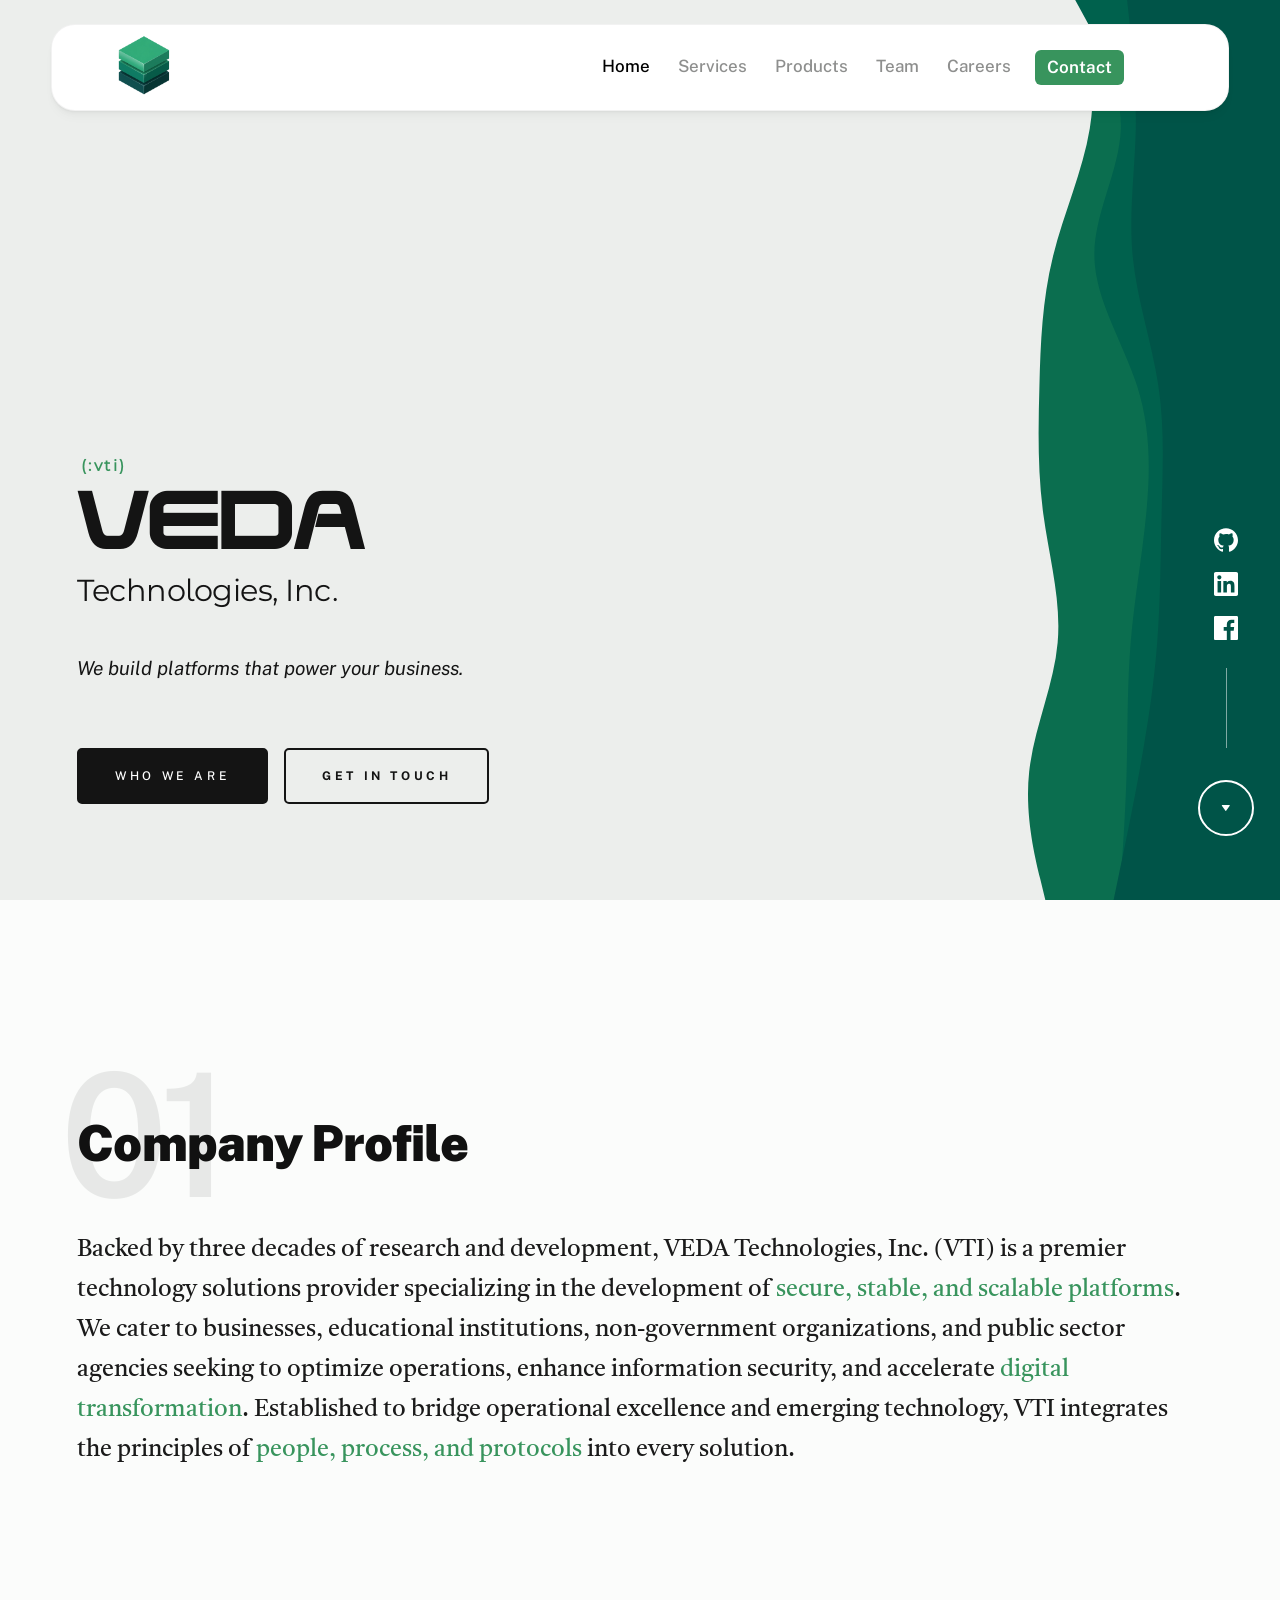
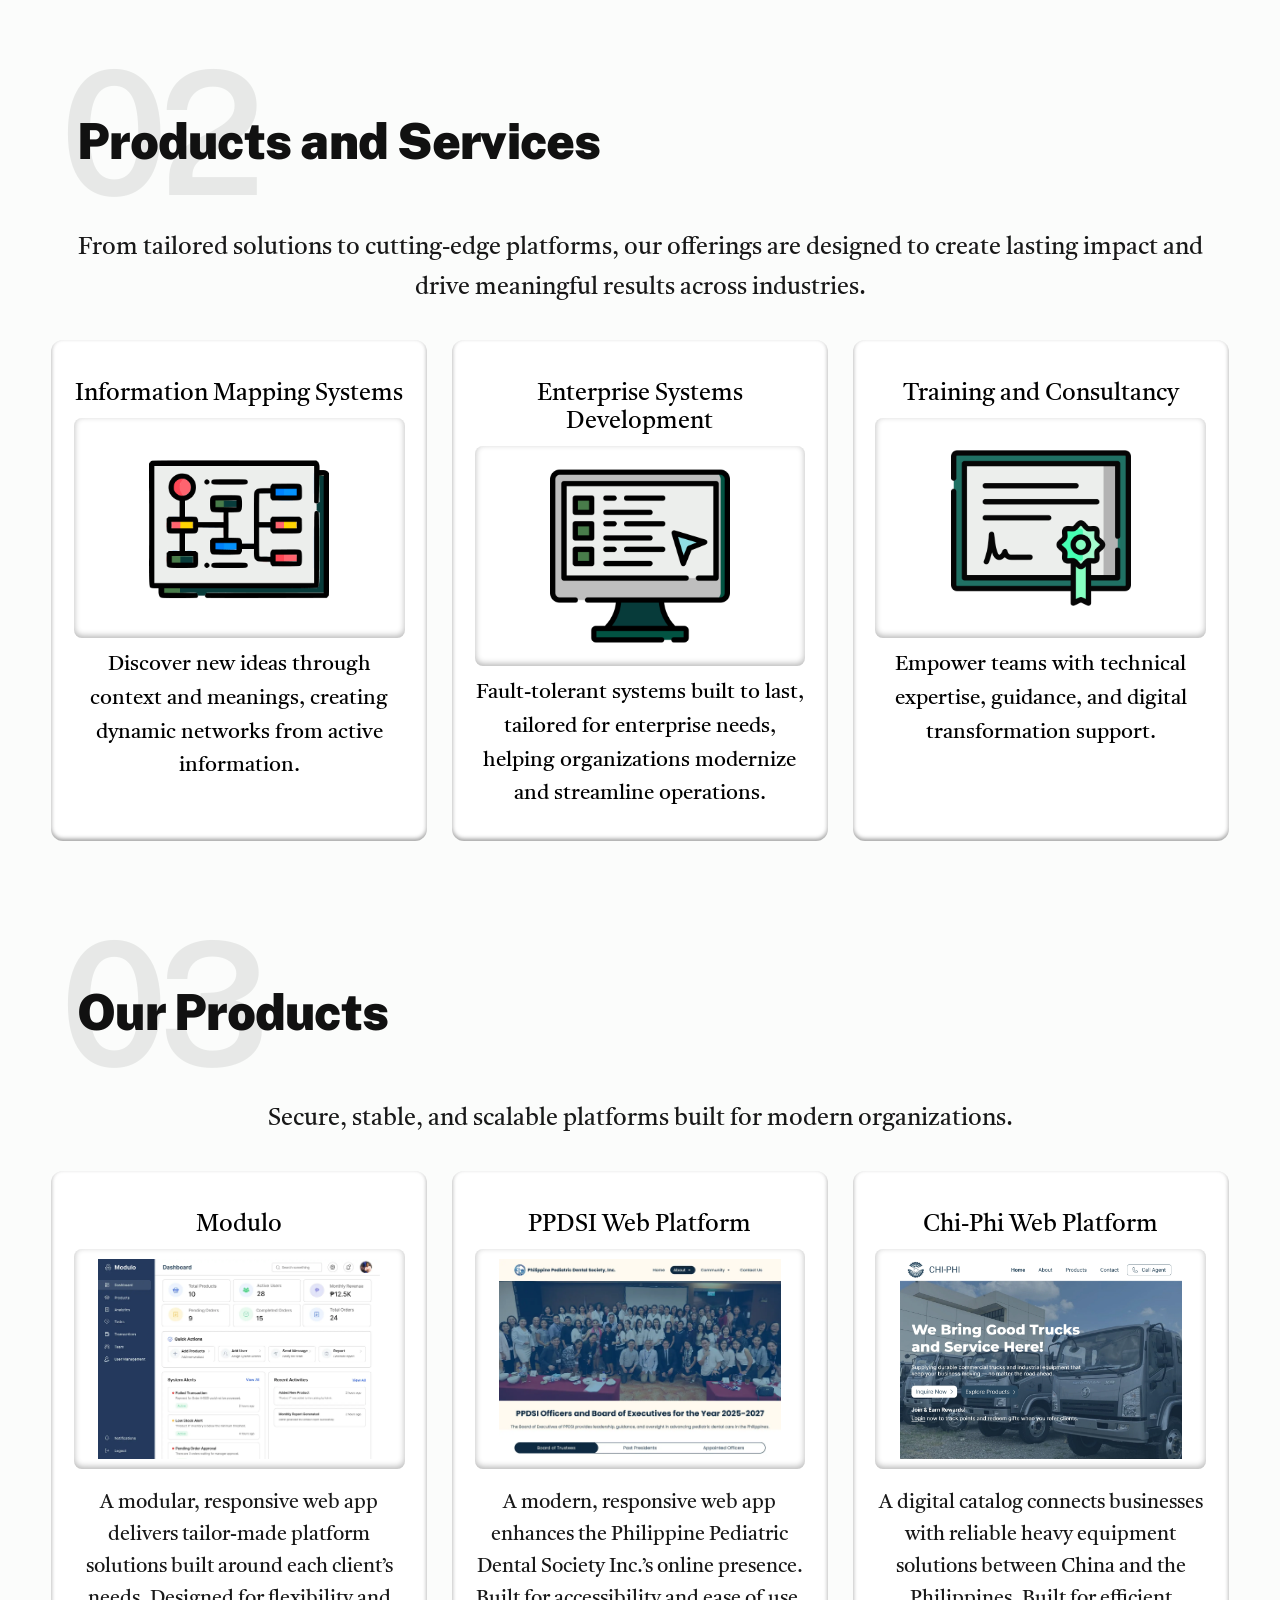
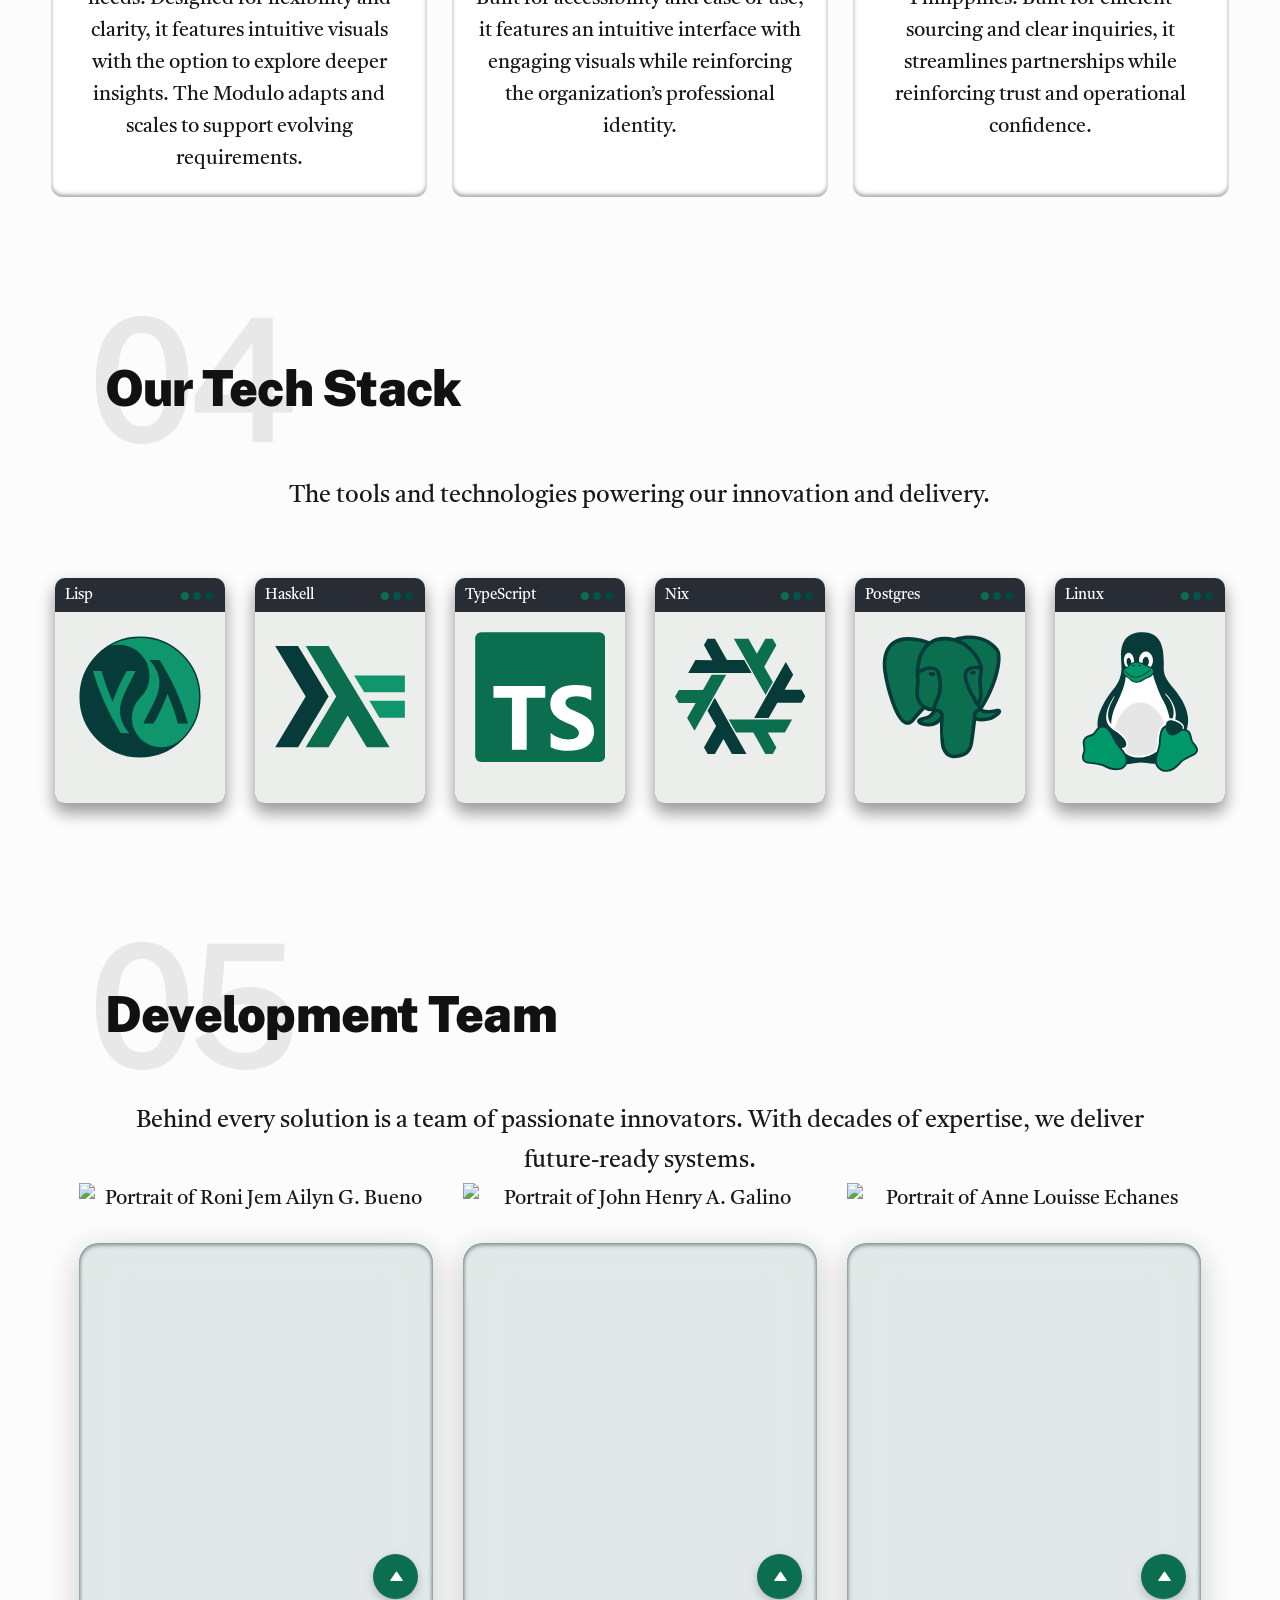
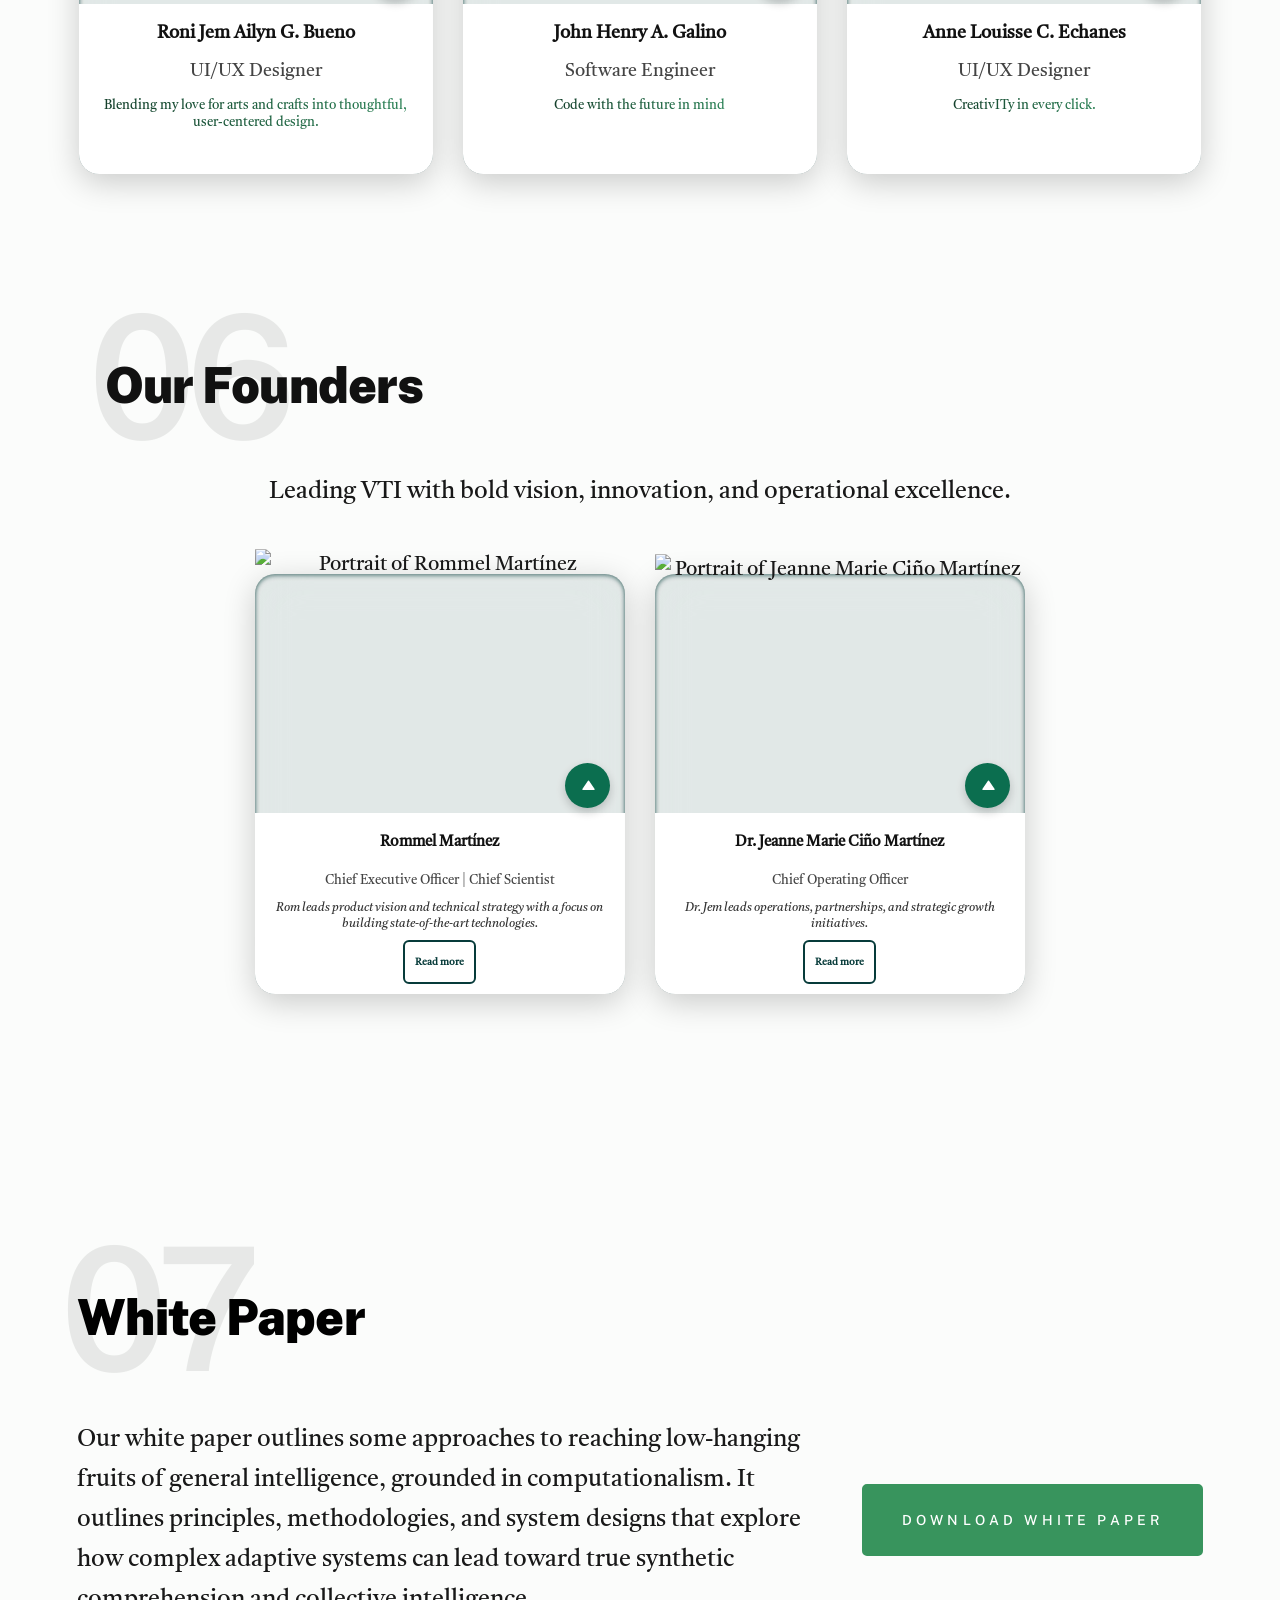
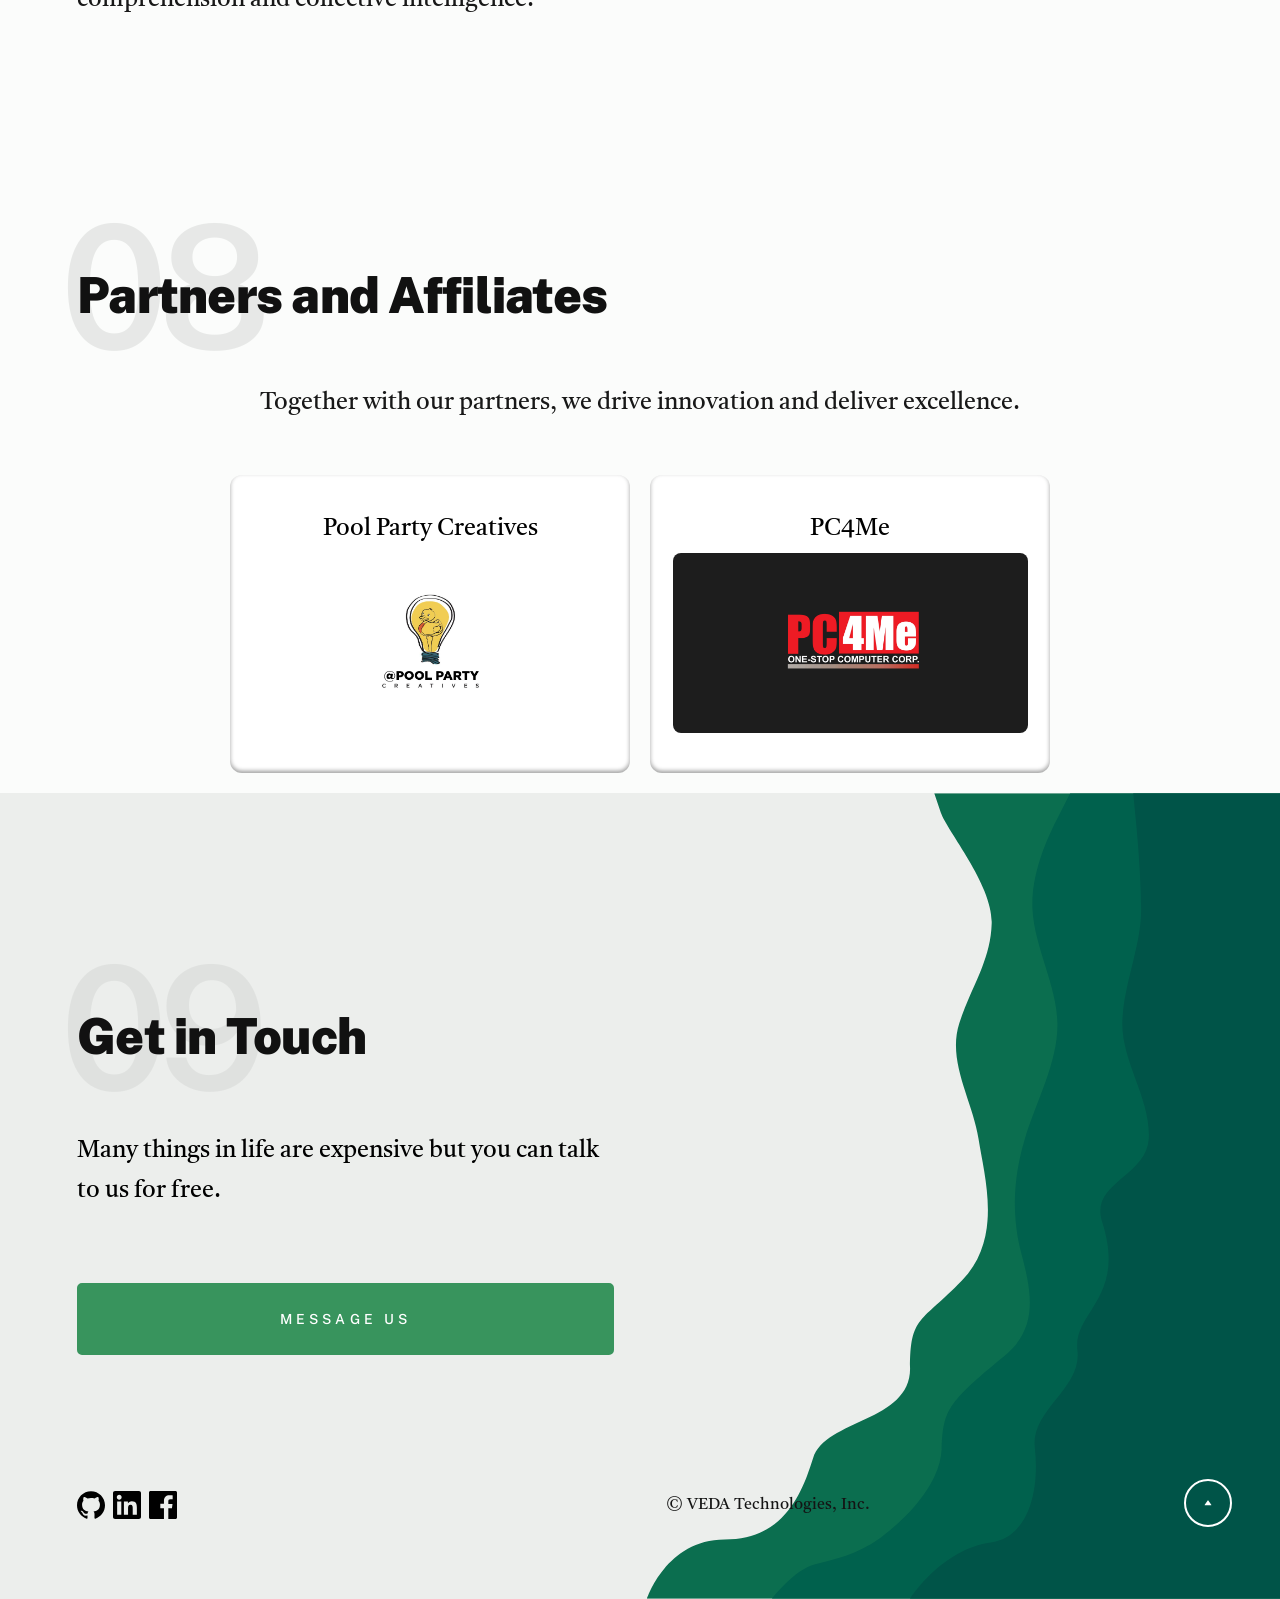
==== commit 898c51ec: "[content] remove client, and update product section" ====
--- a/index.html
+++ b/index.html
@@ -316,12 +316,12 @@
                 Technologies, Inc. (VTI) is a premier technology solutions
                 provider specializing in the development of
                 <a href="#services">secure, stable, and scalable platforms</a>.
-                We cater to businesses, educational institutions,
-                non-government organizations, and public sector agencies seeking
-                to optimize operations, enhance information security, and
-                accelerate <a href="#services">digital transformation</a>.
-                Established to bridge operational excellence and emerging
-                technology, VTI integrates the principles of
+                We cater to businesses, educational institutions, non-government
+                organizations, and public sector agencies seeking to optimize
+                operations, enhance information security, and accelerate
+                <a href="#services">digital transformation</a>. Established to
+                bridge operational excellence and emerging technology, VTI
+                integrates the principles of
                 <a href="#services">people, process, and protocols</a>
                 into every solution.
               </p>
@@ -359,8 +359,8 @@
                 />
               </div>
               <p>
-                Discover new ideas through context and meanings, creating dynamic networks
-                from active information.
+                Discover new ideas through context and meanings, creating
+                dynamic networks from active information.
               </p>
             </div>
             <!-- Card 2 -->
@@ -434,23 +434,21 @@
 
         <!-- Clients
          ================================================== -->
-        <section id="clients" class="s-clients target-section">
+        <!-- <section id="clients" class="s-clients target-section">
           <div class="row">
             <div class="column xl-12">
               <div class="section-header" data-num="03">
                 <h2 class="text-display-title">Our Valued Clients</h2>
               </div>
               <!-- end section-header -->
-
-              <p class="attention-getter">
+        <!-- <p class="attention-getter">
                 Empowering enterprises, institutions, and agencies with secure,
                 reliable technology solutions.
               </p>
             </div>
-          </div>
-
-          <!-- Cards container -->
-          <div class="client-row">
+          </div> -->
+        <!-- Cards container -->
+        <!-- <div class="client-row">
             <div class="column client-items__item">
               <h5>Philippine Pediatric Dental Society, Inc.</h5>
               <div class="logo-container ppdsi-logo">
@@ -479,39 +477,40 @@
               </div>
             </div>
           </div>
-        </section>
+        </section> -->
 
         <!--Product Showcase
         ================================================== -->
         <section id="products" class="s-products target-section">
           <div class="row">
             <div class="column xl-12">
-              <div class="section-header" data-num="04">
+              <div class="section-header" data-num="03">
                 <h2 class="text-display-title">Our Products</h2>
               </div>
               <!-- end section-header -->
 
               <p class="attention-getter">
-                Secure, stable, and scalable platforms built for modern organizations.
+                Secure, stable, and scalable platforms built for modern
+                organizations.
               </p>
             </div>
           </div>
           <div class="row products-items">
             <!-- Card 1 -->
             <div class="column product-items__item">
-              <h5>SAMSys Web Platform</h5>
-              <div class="product-icon-container samsys-dashboard">
+              <h5>Modulo</h5>
+              <div class="product-icon-container modulo-dashboard">
                 <img
-                  src="images/products/samsys-owner-dashboard.webp"
-                  alt="Samsys Owner Dashboard"
+                  src="images/products/modulo-dashboard.webp"
+                  alt="Modulo Platform Dashboard"
                 />
               </div>
               <p>
-                Where security management meets smart automation. SAMSys is an
-                integrated platform that simplifies guard deployment,
-                timekeeping, payroll, invoicing, and compliance. By centralizing
-                operations in one secure system, it enables agencies to work
-                efficiently, maintain accuracy, and ensure seamless compliance.
+                A modular, responsive web app delivers tailor-made platform
+                solutions built around each client’s needs. Designed for
+                flexibility and clarity, it features intuitive visuals with the
+                option to explore deeper insights. The Modulo adapts and scales
+                to support evolving requirements.
               </p>
             </div>
 
@@ -520,16 +519,15 @@
               <h5>PPDSI Web Platform</h5>
               <div class="product-icon-container ppdsi-executives">
                 <img
-                  src="images/products/ppdsi-executives.webp"
+                  src="images/products/ppdsi-execs.webp"
                   alt="PPDSI Board of Executives"
                 />
               </div>
               <p>
                 A modern, responsive web app enhances the Philippine Pediatric
-                Dental Society Inc.’s online presence and outreach. Built for
-                accessibility and ease of use, it features an intuitive
-                interface with engaging visuals. The platform connects with
-                dentists effectively while reinforcing the organization’s
+                Dental Society Inc.’s online presence. Built for accessibility
+                and ease of use, it features an intuitive interface with
+                engaging visuals while reinforcing the organization’s
                 professional identity.
               </p>
             </div>
@@ -539,17 +537,15 @@
               <h5>Chi-Phi Web Platform</h5>
               <div class="product-icon-container chi-phi-hero">
                 <img
-                  src="images/products/chi-phi-hero.webp"
+                  src="images/products/chi-phi-home.webp"
                   alt="Chi-Phi Website Hero Banner"
                 />
               </div>
               <p>
-                A digital catalog connecting businesses with reliable heavy
-                equipment solutions. Chi-Phi streamlines machinery sourcing,
-                customer inquiries, and trade partnerships between China and the
-                Philippines—helping industries find the right machines faster,
-                build strong supplier relationships, and operate with
-                confidence.
+                A digital catalog connects businesses with reliable heavy
+                equipment solutions between China and the Philippines. Built for
+                efficient sourcing and clear inquiries, it streamlines
+                partnerships while reinforcing trust and operational confidence.
               </p>
             </div>
           </div>
@@ -560,7 +556,7 @@
         <section id="stack" class="s-stack target-section">
           <div class="row">
             <div class="column xl-12">
-              <div class="section-header" data-num="05">
+              <div class="section-header" data-num="04">
                 <h2 class="text-display-title">Our Tech Stack</h2>
               </div>
               <!-- end section-header -->
@@ -783,7 +779,7 @@
         <section id="team" class="s-team target-section">
           <div class="row">
             <div class="column xl-12">
-              <div class="section-header" data-num="06">
+              <div class="section-header" data-num="05">
                 <h2 class="text-display-title">Development Team</h2>
               </div>
               <p class="attention-getter">
@@ -1046,12 +1042,12 @@
         <section id="founders" class="s-founders target-section">
           <div class="row">
             <div class="column xl-12">
-              <div class="section-header" data-num="08">
+              <div class="section-header" data-num="06">
                 <h2 class="text-display-title">Our Founders</h2>
               </div>
               <p class="attention-getter">
-                Leading VTI with bold vision, innovation, and
-                operational excellence.
+                Leading VTI with bold vision, innovation, and operational
+                excellence.
               </p>
             </div>
           </div>
@@ -1136,7 +1132,8 @@
                 <h3>Rommel Martínez</h3>
                 <h4>Chief Executive Officer | Chief Scientist</h4>
                 <p>
-                  Rom leads product vision and technical strategy with a focus on building state-of-the-art technologies.
+                  Rom leads product vision and technical strategy with a focus
+                  on building state-of-the-art technologies.
                 </p>
 
                 <!-- NEW Read More button -->
@@ -1189,8 +1186,8 @@
                 <h3>Dr. Jeanne Marie Ciño Martínez</h3>
                 <h4>Chief Operating Officer</h4>
                 <p>
-                  Dr. Jem leads operations, partnerships, and
-                  strategic growth initiatives.
+                  Dr. Jem leads operations, partnerships, and strategic growth
+                  initiatives.
                 </p>
 
                 <!-- NEW Read More button -->
@@ -1205,7 +1202,7 @@
         <section id="whitepaper" class="s-whitepaper target-section">
           <div class="row">
             <div class="column lg-12">
-              <div class="section-header" data-num="09">
+              <div class="section-header" data-num="07">
                 <h2 class="text-display-title">White Paper</h2>
               </div>
             </div>
@@ -1238,7 +1235,7 @@
         <sections id="affiliates" class="s-affiliates target-section">
           <div class="row">
             <div class="column xl-12">
-              <div class="section-header" data-num="10">
+              <div class="section-header" data-num="08">
                 <h2 class="text-display-title">Partners and Affiliates</h2>
               </div>
               <p class="attention-getter">
@@ -1275,10 +1272,13 @@
           </div>
         </sections>
       </main>
+
+      <!-- Footer
+        ================================================== -->
       <footer id="footer" class="s-footer target-section">
         <div class="row">
           <div class="column lg-12">
-            <div class="section-header" data-num="11">
+            <div class="section-header" data-num="09">
               <h2 class="text-display-title">Get in Touch</h2>
             </div>
             <!-- end section-header -->
--- a/css/styles.css
+++ b/css/styles.css
@@ -5997,16 +5997,6 @@
   min-height: 700px;
 }
 
-.products-items {
-  display: flex;
-  flex-wrap: nowrap; /* no wrap on large screens */
-  gap: 2rem;
-  align-items: stretch;
-  justify-content: center;
-  padding: 2rem;
-  width: 100%;
-}
-
 .product-icon-container {
   background-color: #fff;
   border-radius: 8px;
@@ -6014,11 +6004,13 @@
   justify-content: center;
   align-items: center;
   flex: 1; /* Equal width distribution */
+  box-shadow: inset 0px 2px 6px rgba(255, 255, 255, 0.1),
+    inset 0px -2px 6px rgba(0, 0, 0, 0.3);
+  margin-bottom: 2vh;
 }
 
 .product-icon-container img {
   width: auto;
-  max-width: 450px;
   height: 200px;
   display: block;
   margin: 10px auto;
@@ -6033,16 +6025,14 @@
 
 .product-items__item {
   flex: 1 1 375px;
-  max-width: 600px;
+  max-width: 450px;
   background-color: rgba(255, 255, 255, 0.9);
   border-radius: 12px;
-  padding: 3rem 2.25rem;
+  padding: 3rem 2.25rem 22.5px;
   box-shadow: inset 0px 2px 4px rgba(255, 255, 255, 0.2),
     inset 0px -2px 4px rgba(0, 0, 0, 0.4);
   backdrop-filter: blur(10px);
   transition: transform 0.3s ease, box-shadow 0.3s ease;
-  display: flex; /* Add flex to parent */
-  flex-direction: column; /* Stack children vertically */
 }
 
 .product-items__item:hover {
@@ -6119,7 +6109,7 @@
   }
 
   .product-icon-container img {
-    max-width: 330px;
+    max-width: 290px;
   }
 }
 
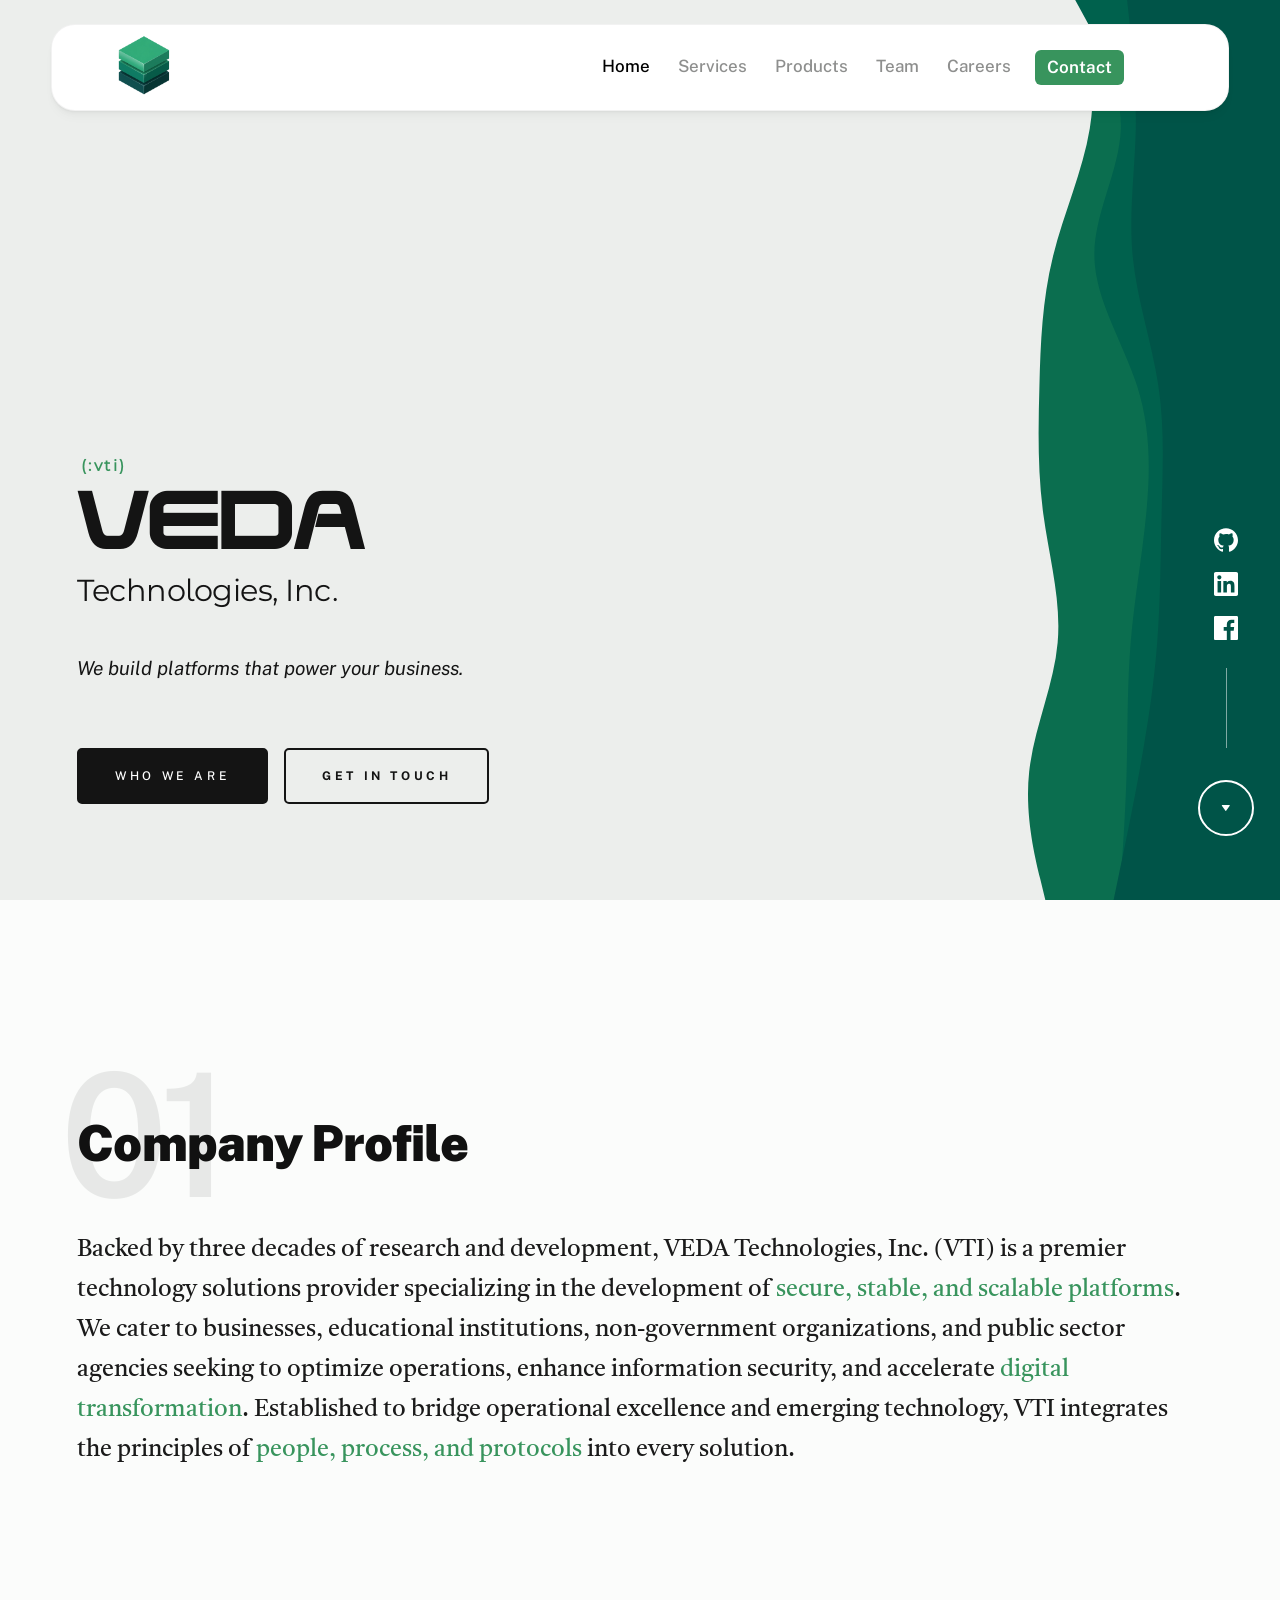
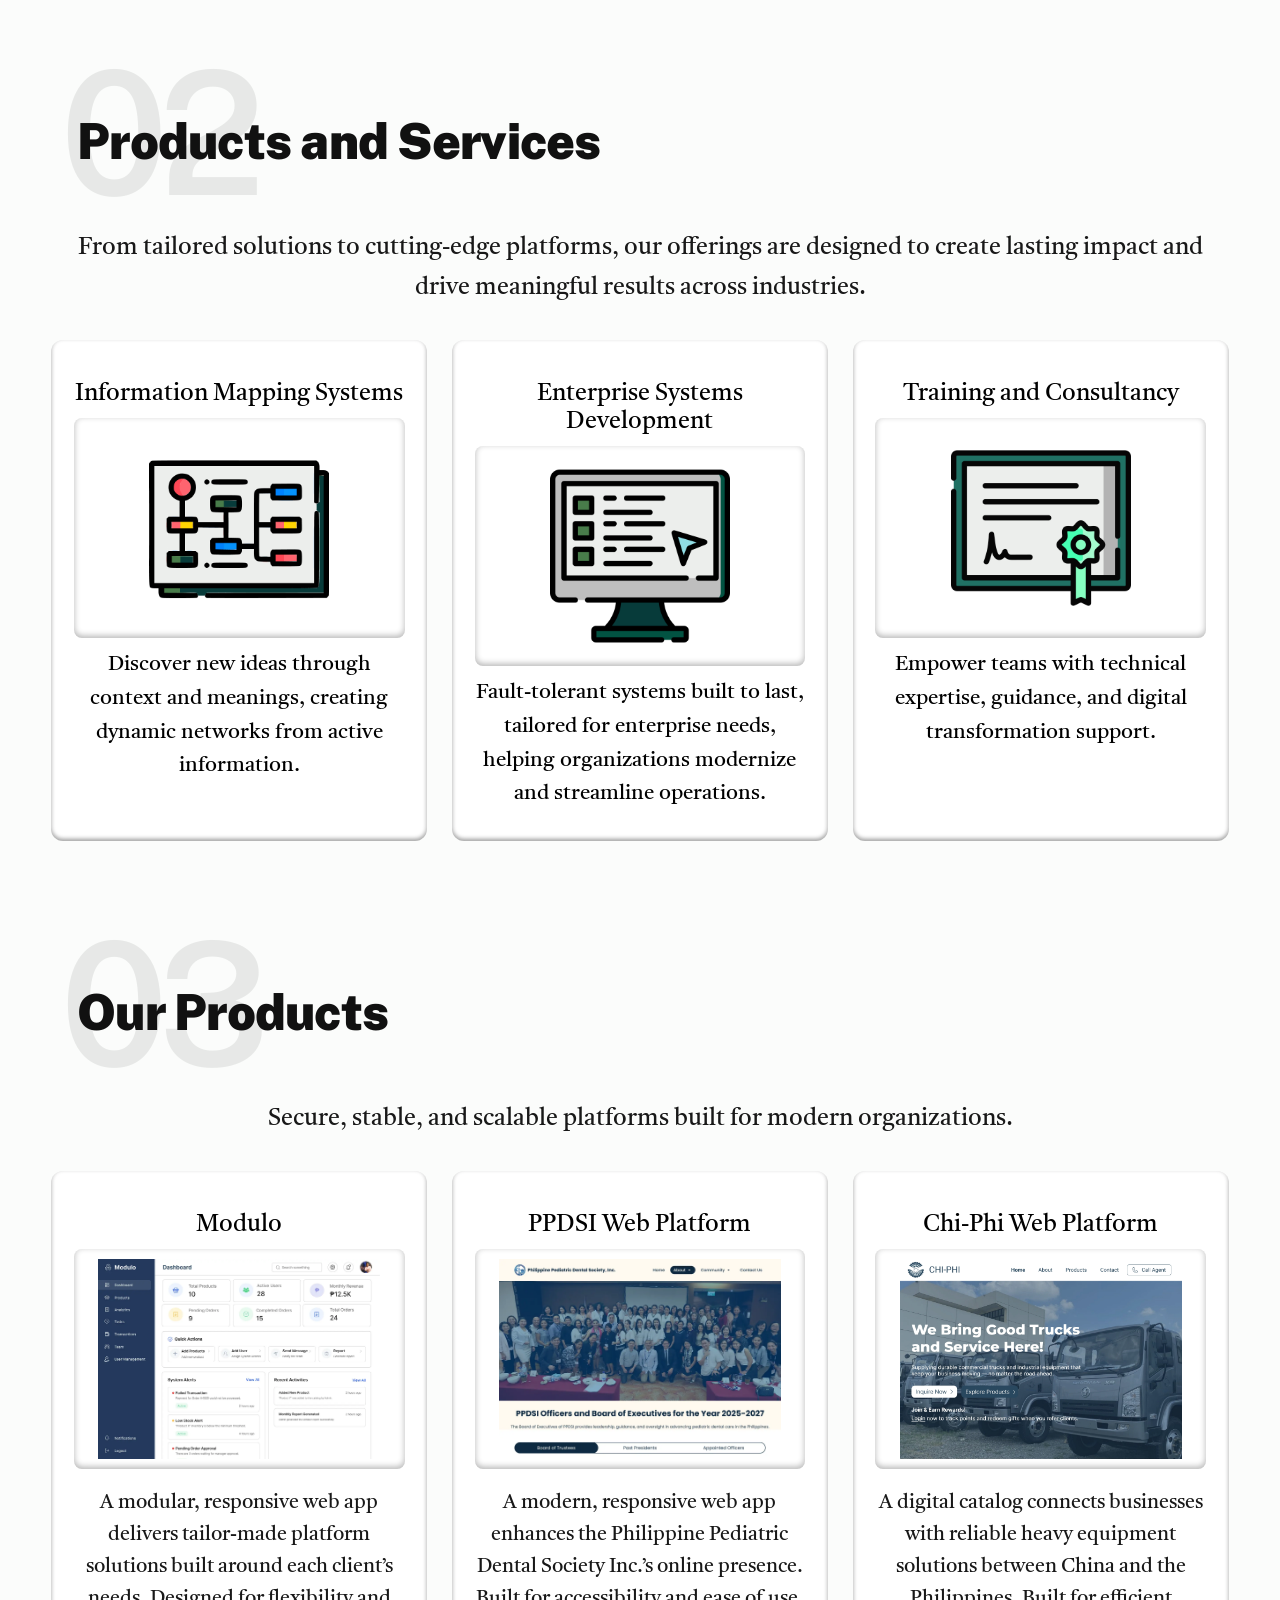
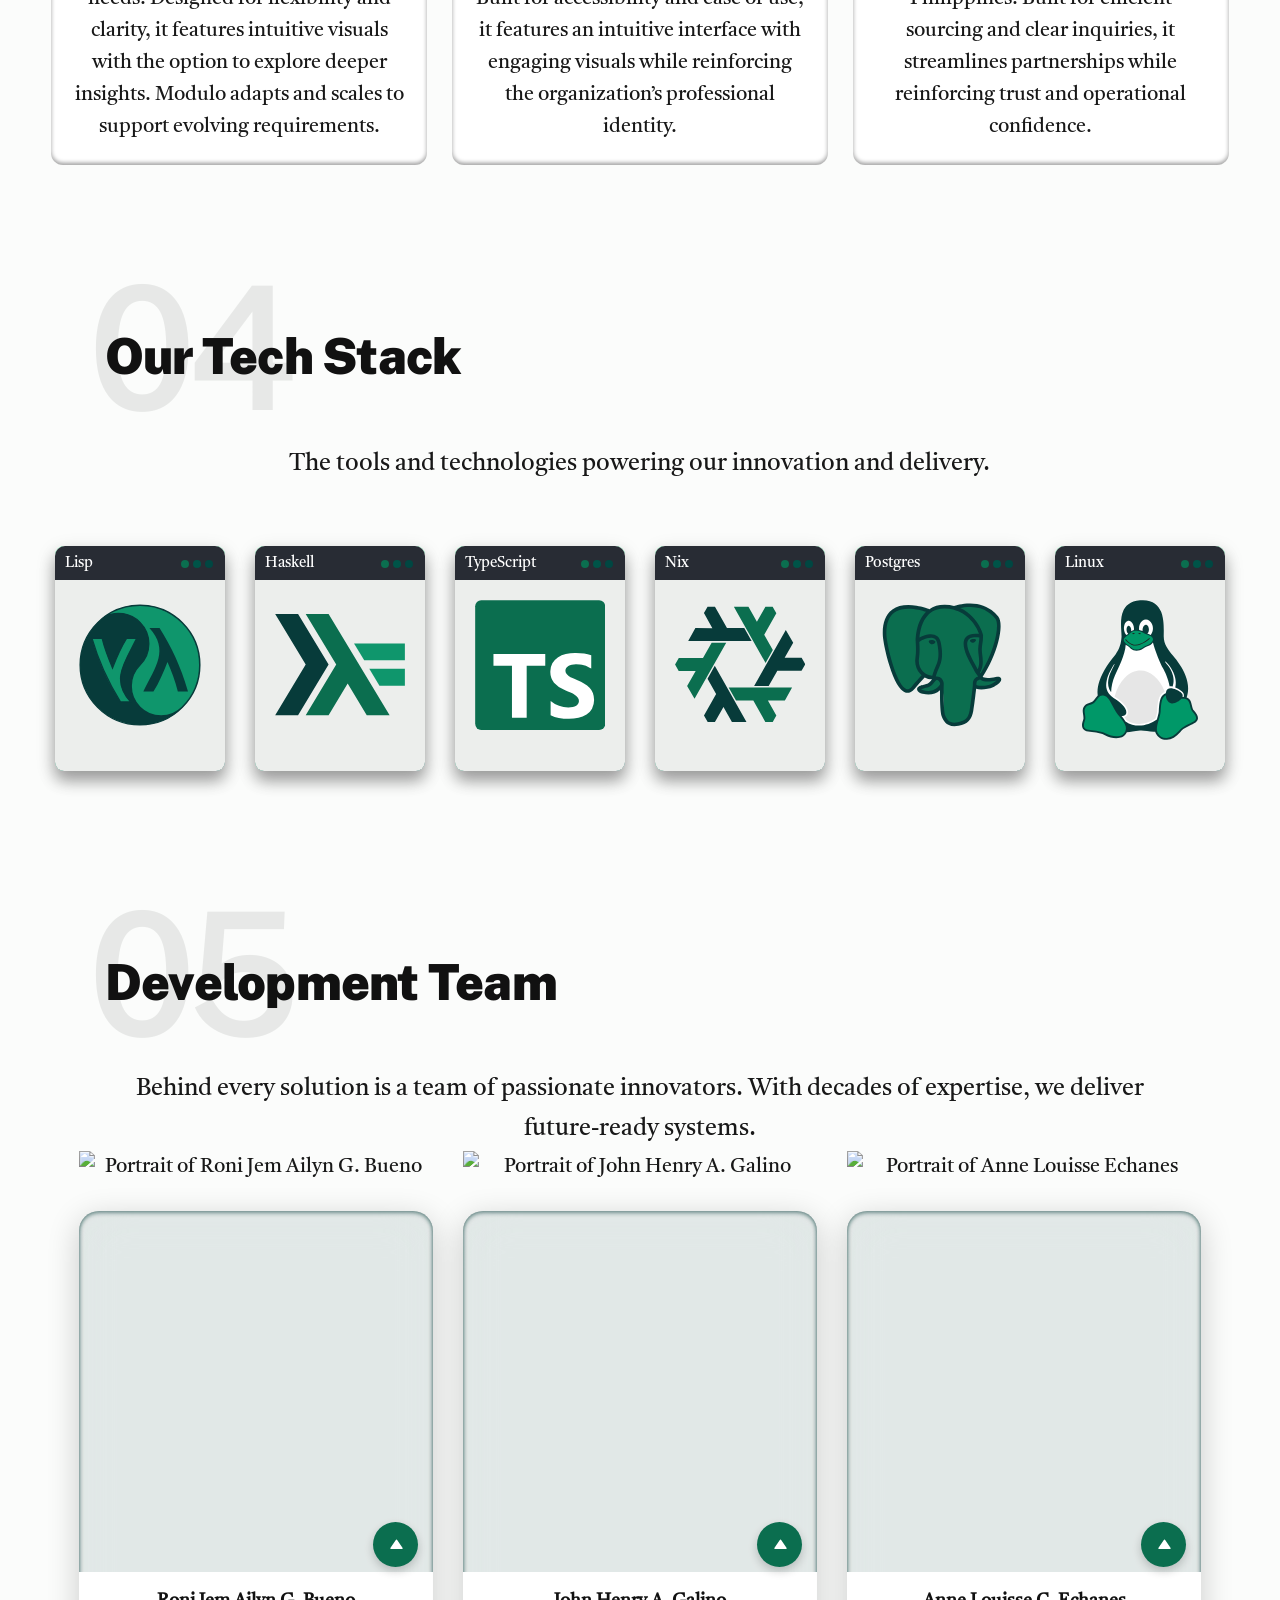
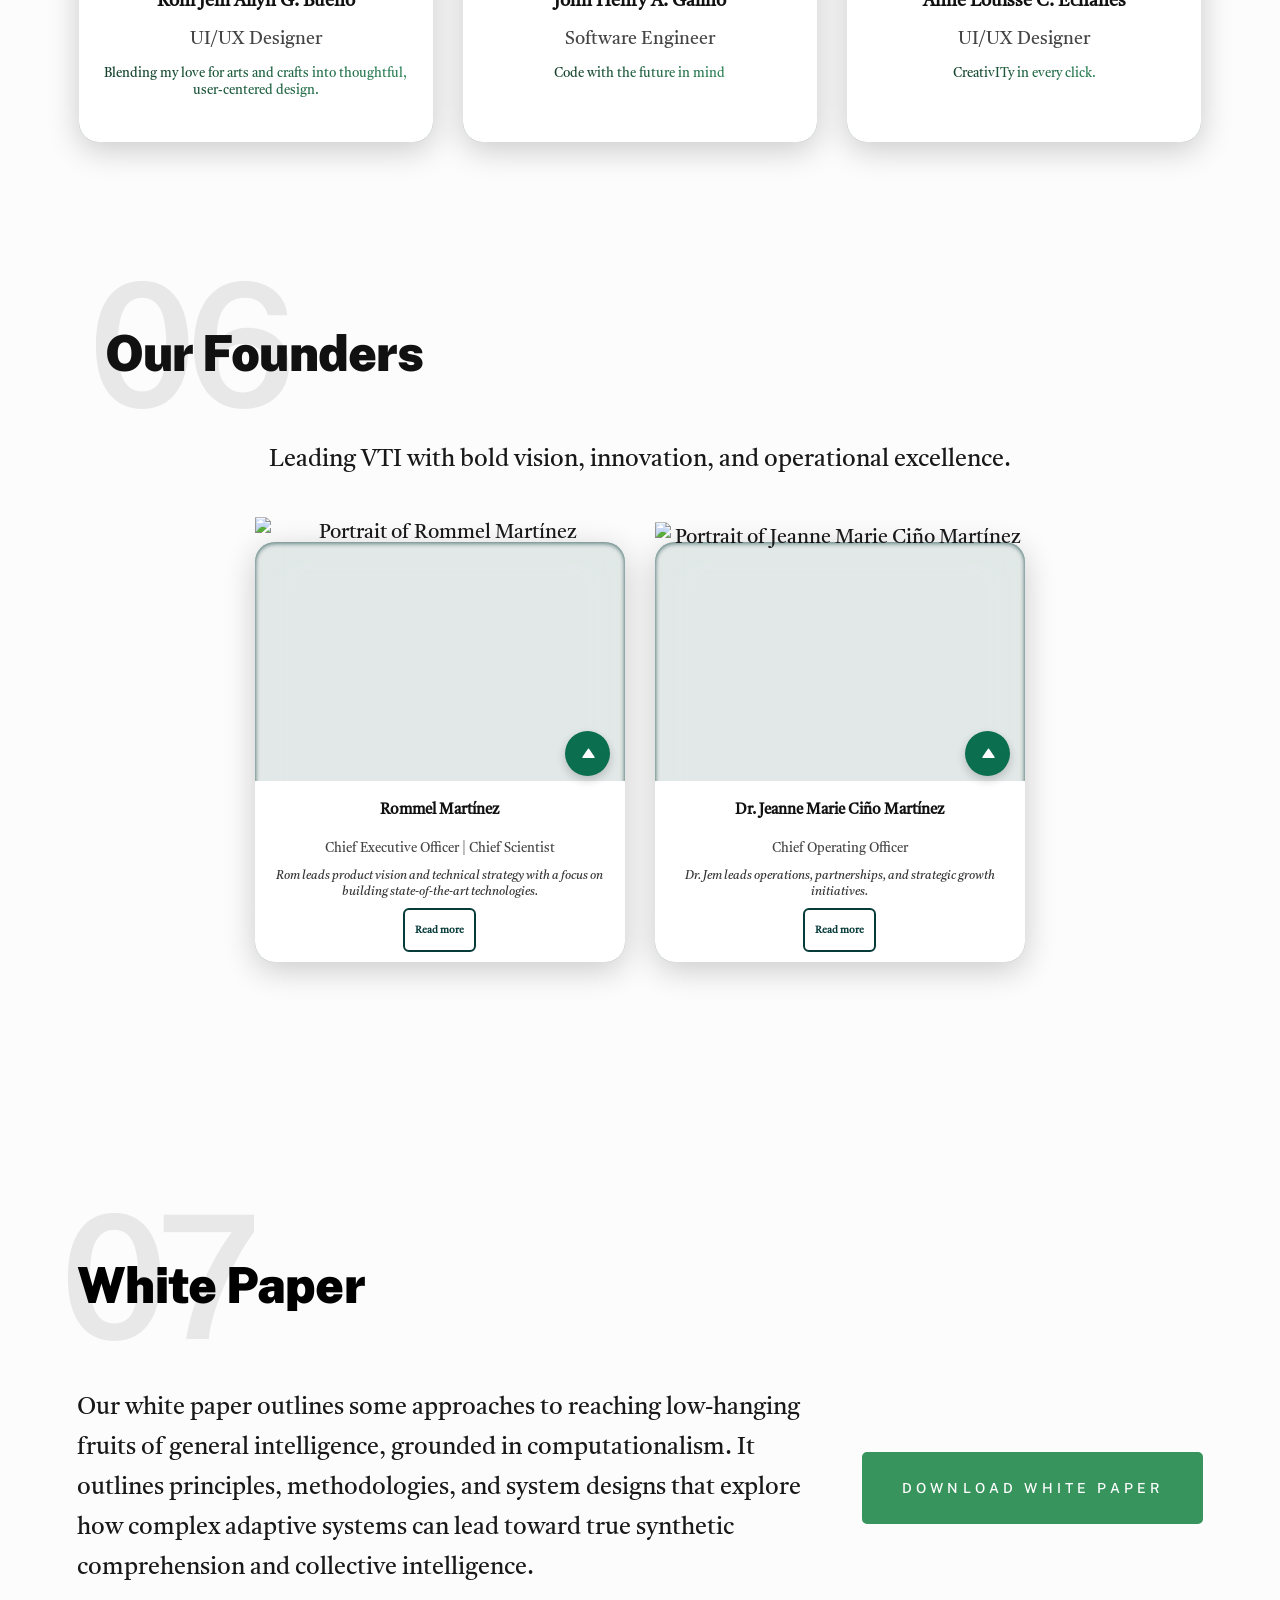
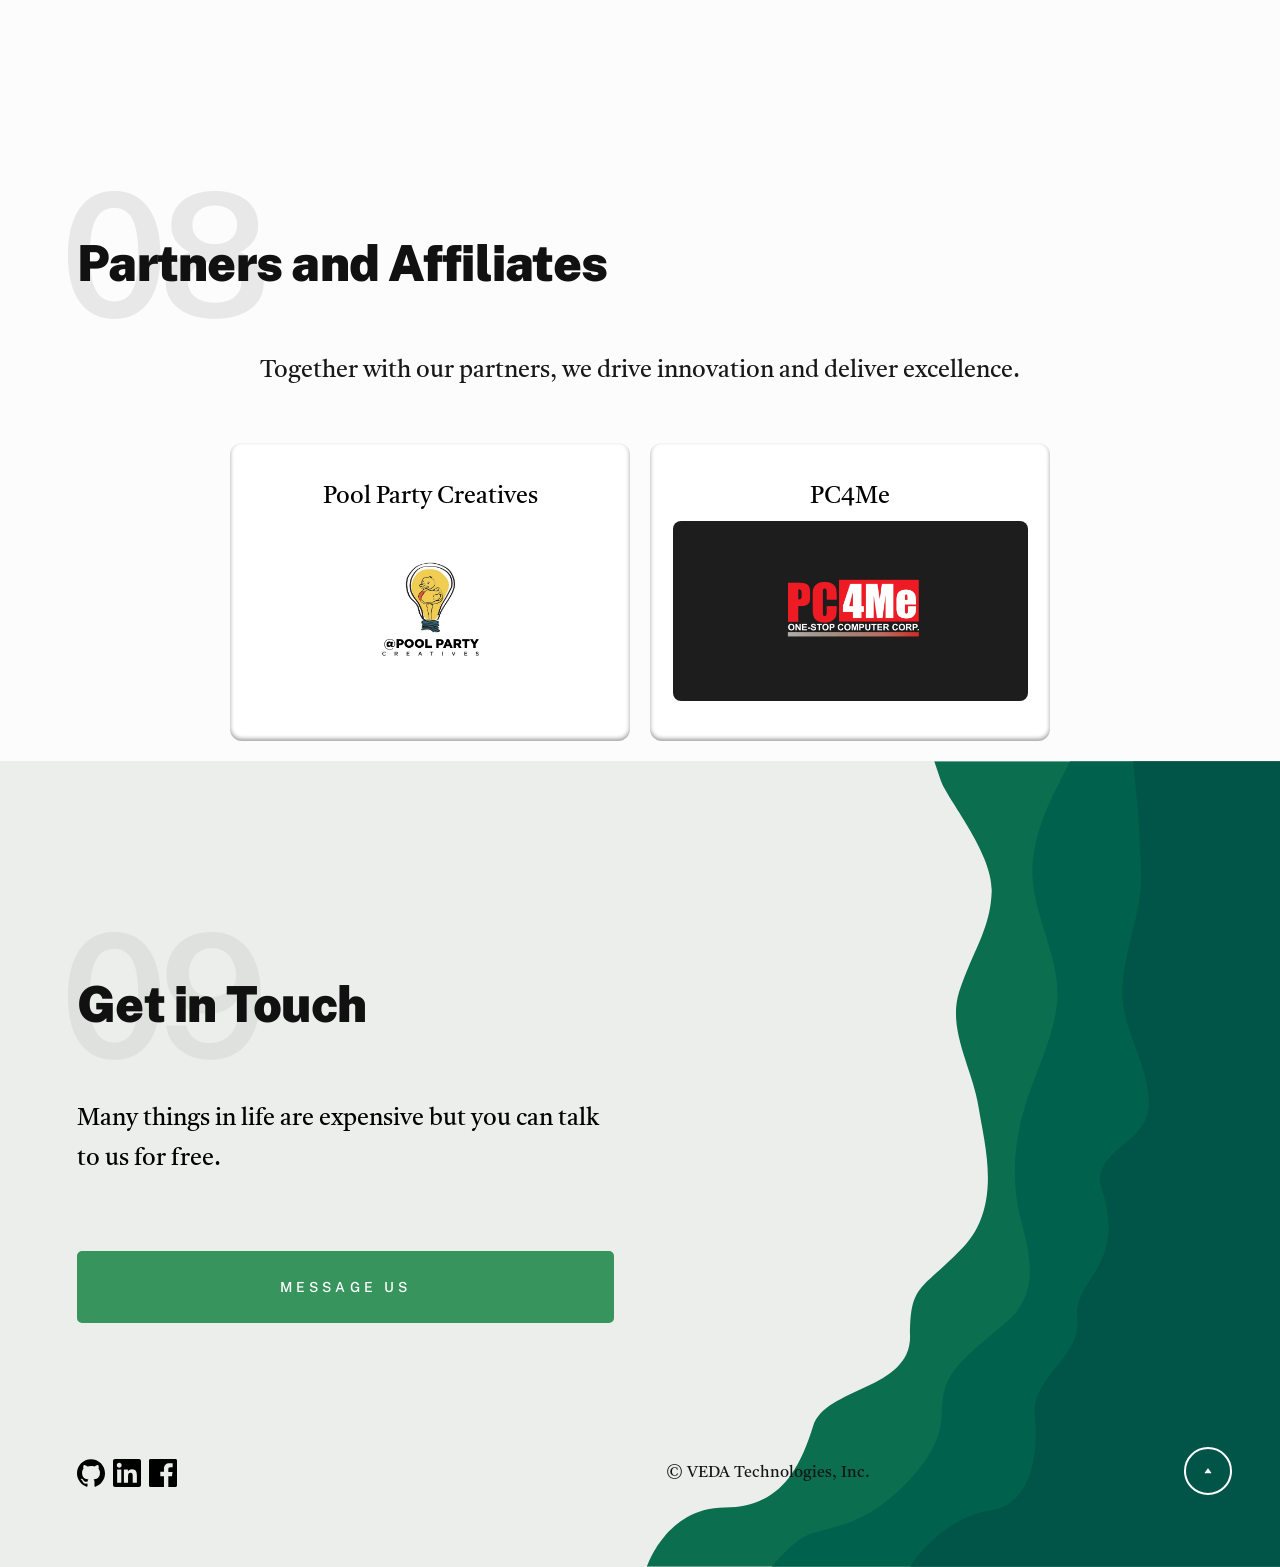
==== commit 40d9e230: "[content] fix products desc" ====
--- a/index.html
+++ b/index.html
@@ -509,8 +509,8 @@
                 A modular, responsive web app delivers tailor-made platform
                 solutions built around each client’s needs. Designed for
                 flexibility and clarity, it features intuitive visuals with the
-                option to explore deeper insights. The Modulo adapts and scales
-                to support evolving requirements.
+                option to explore deeper insights. Modulo adapts and scales to
+                support evolving requirements.
               </p>
             </div>
 
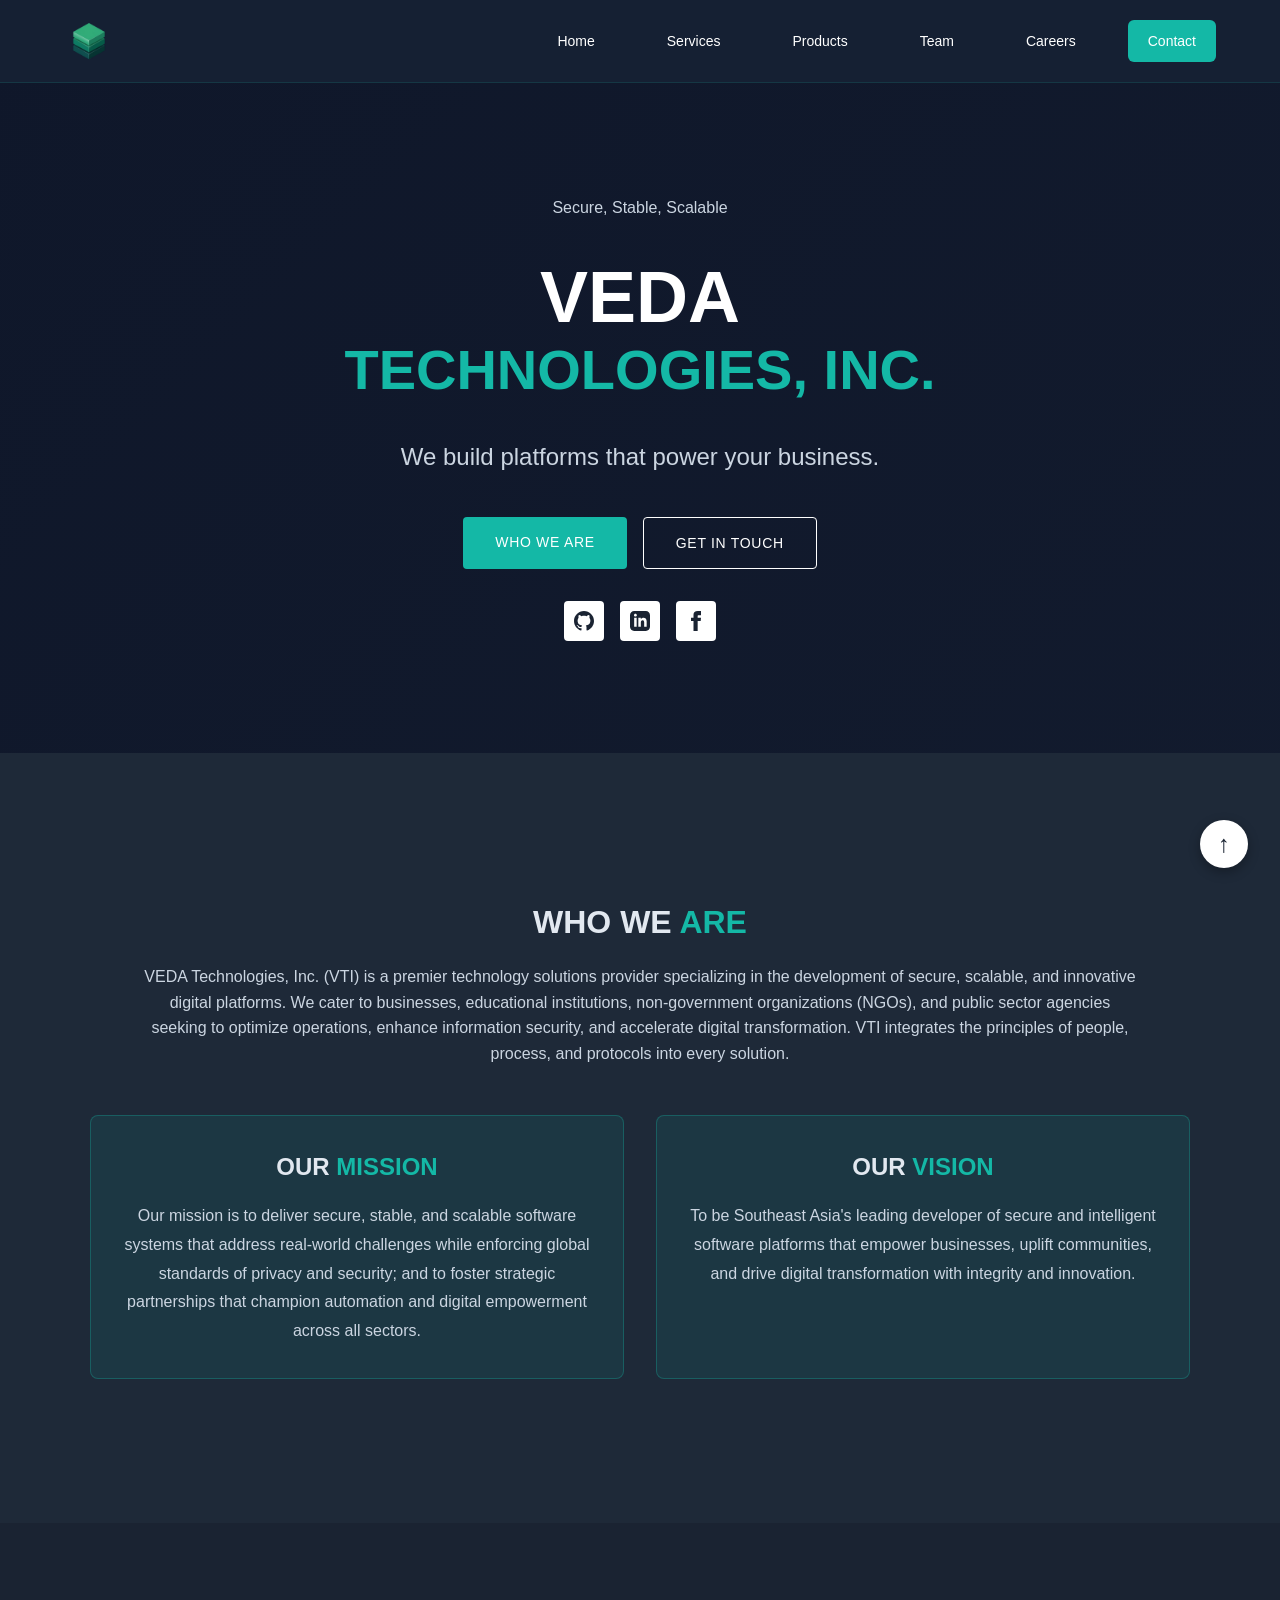
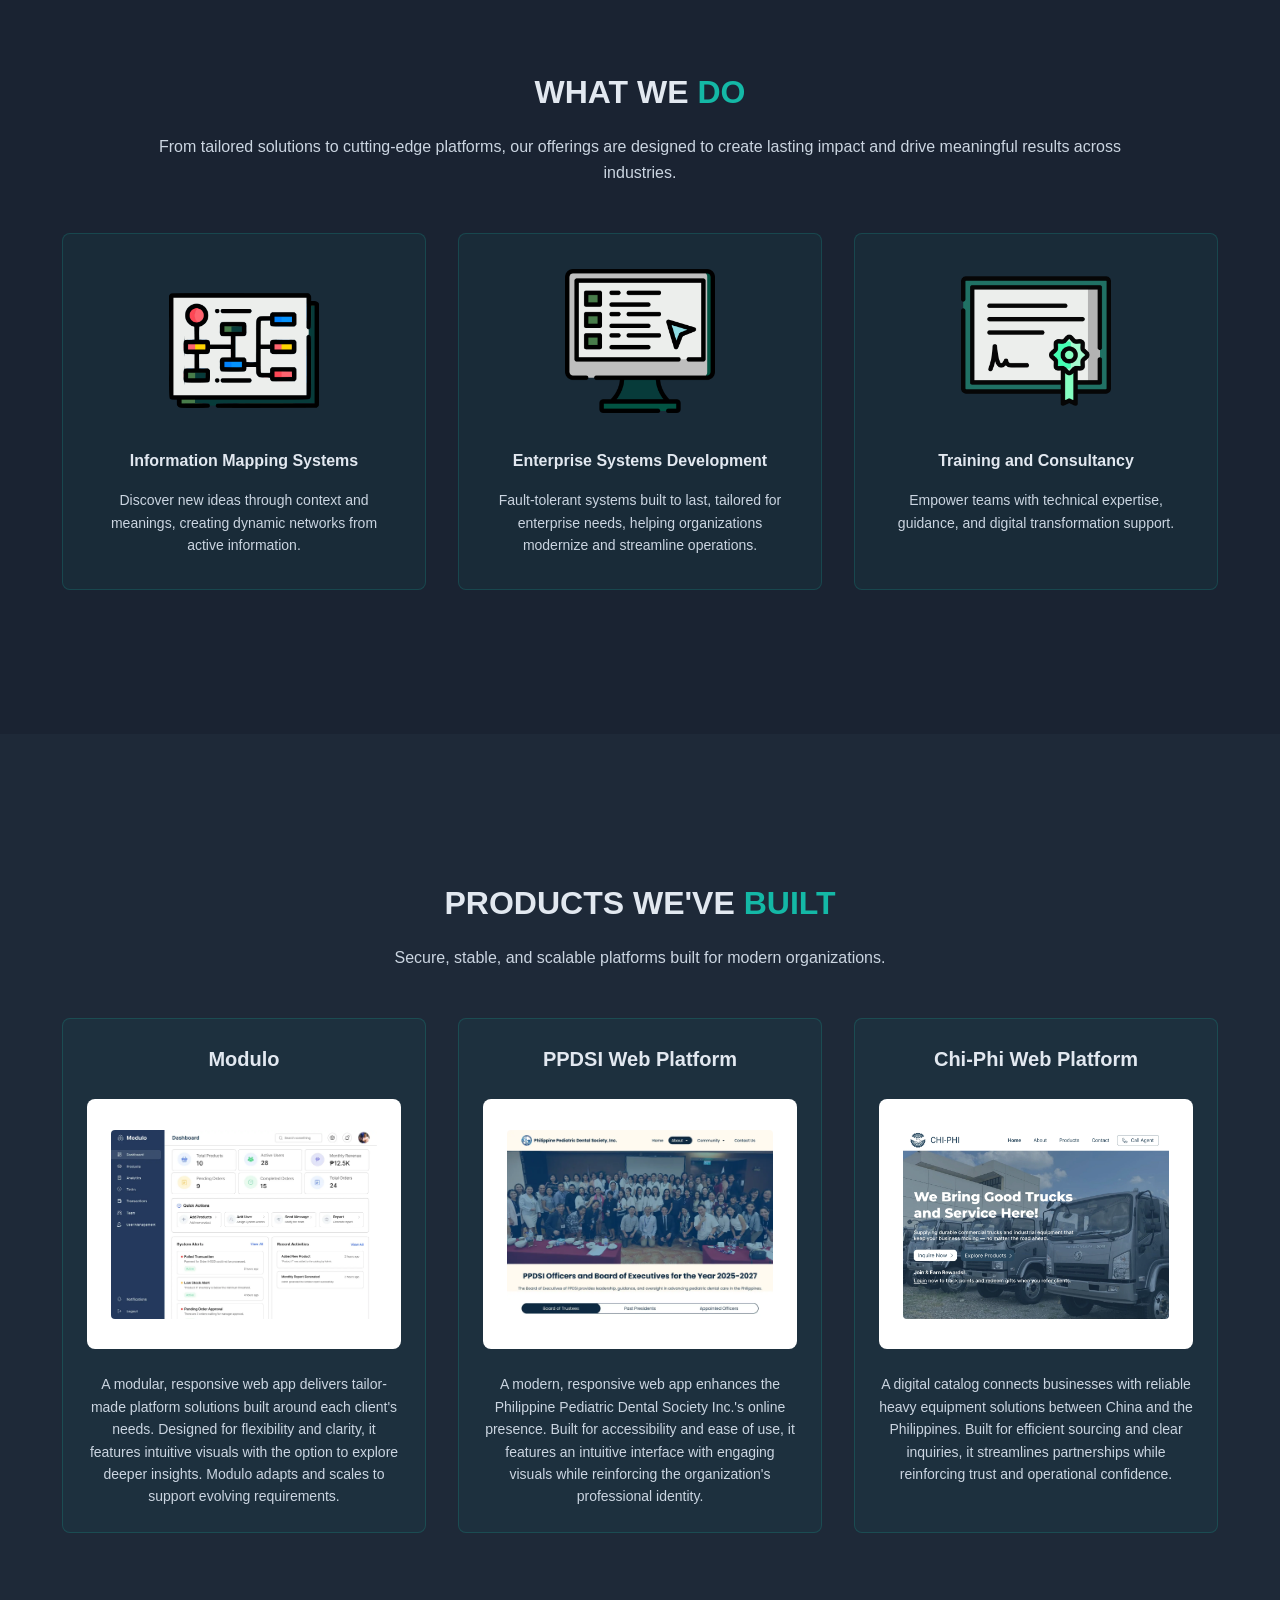
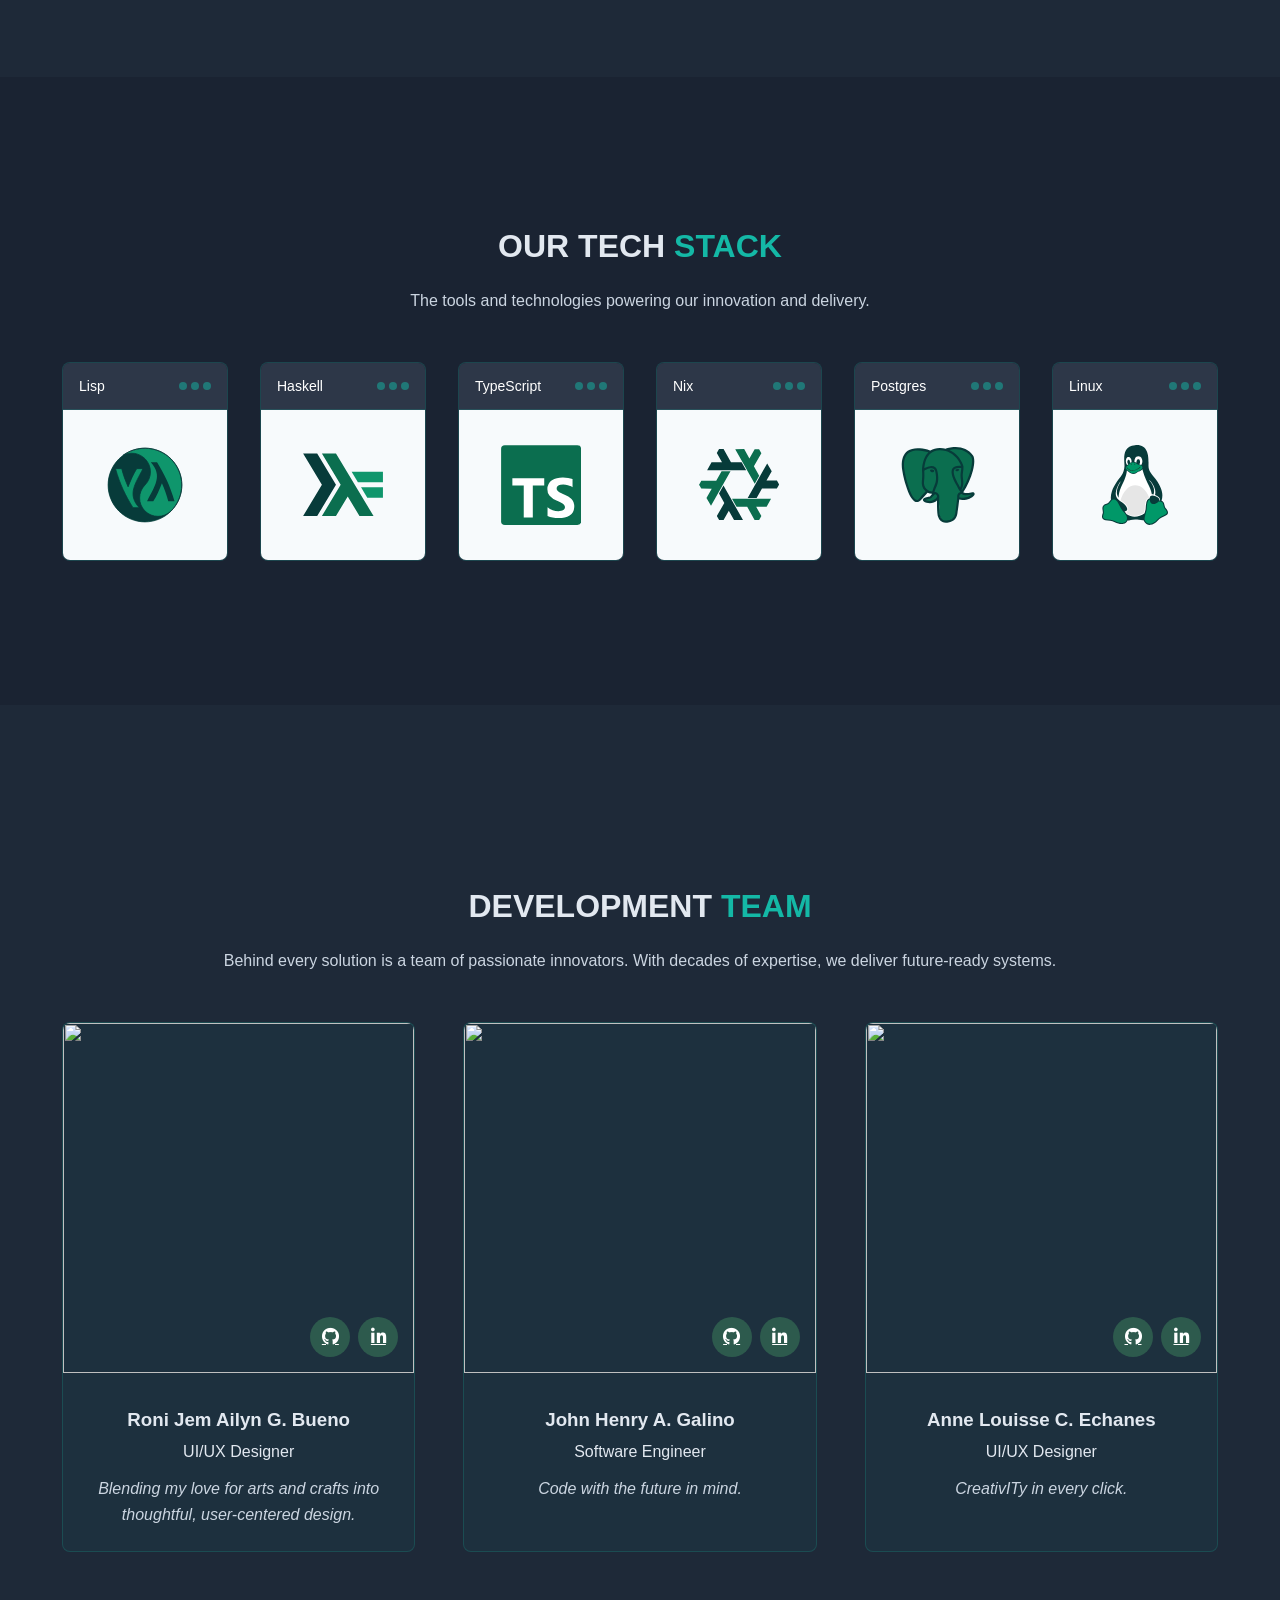
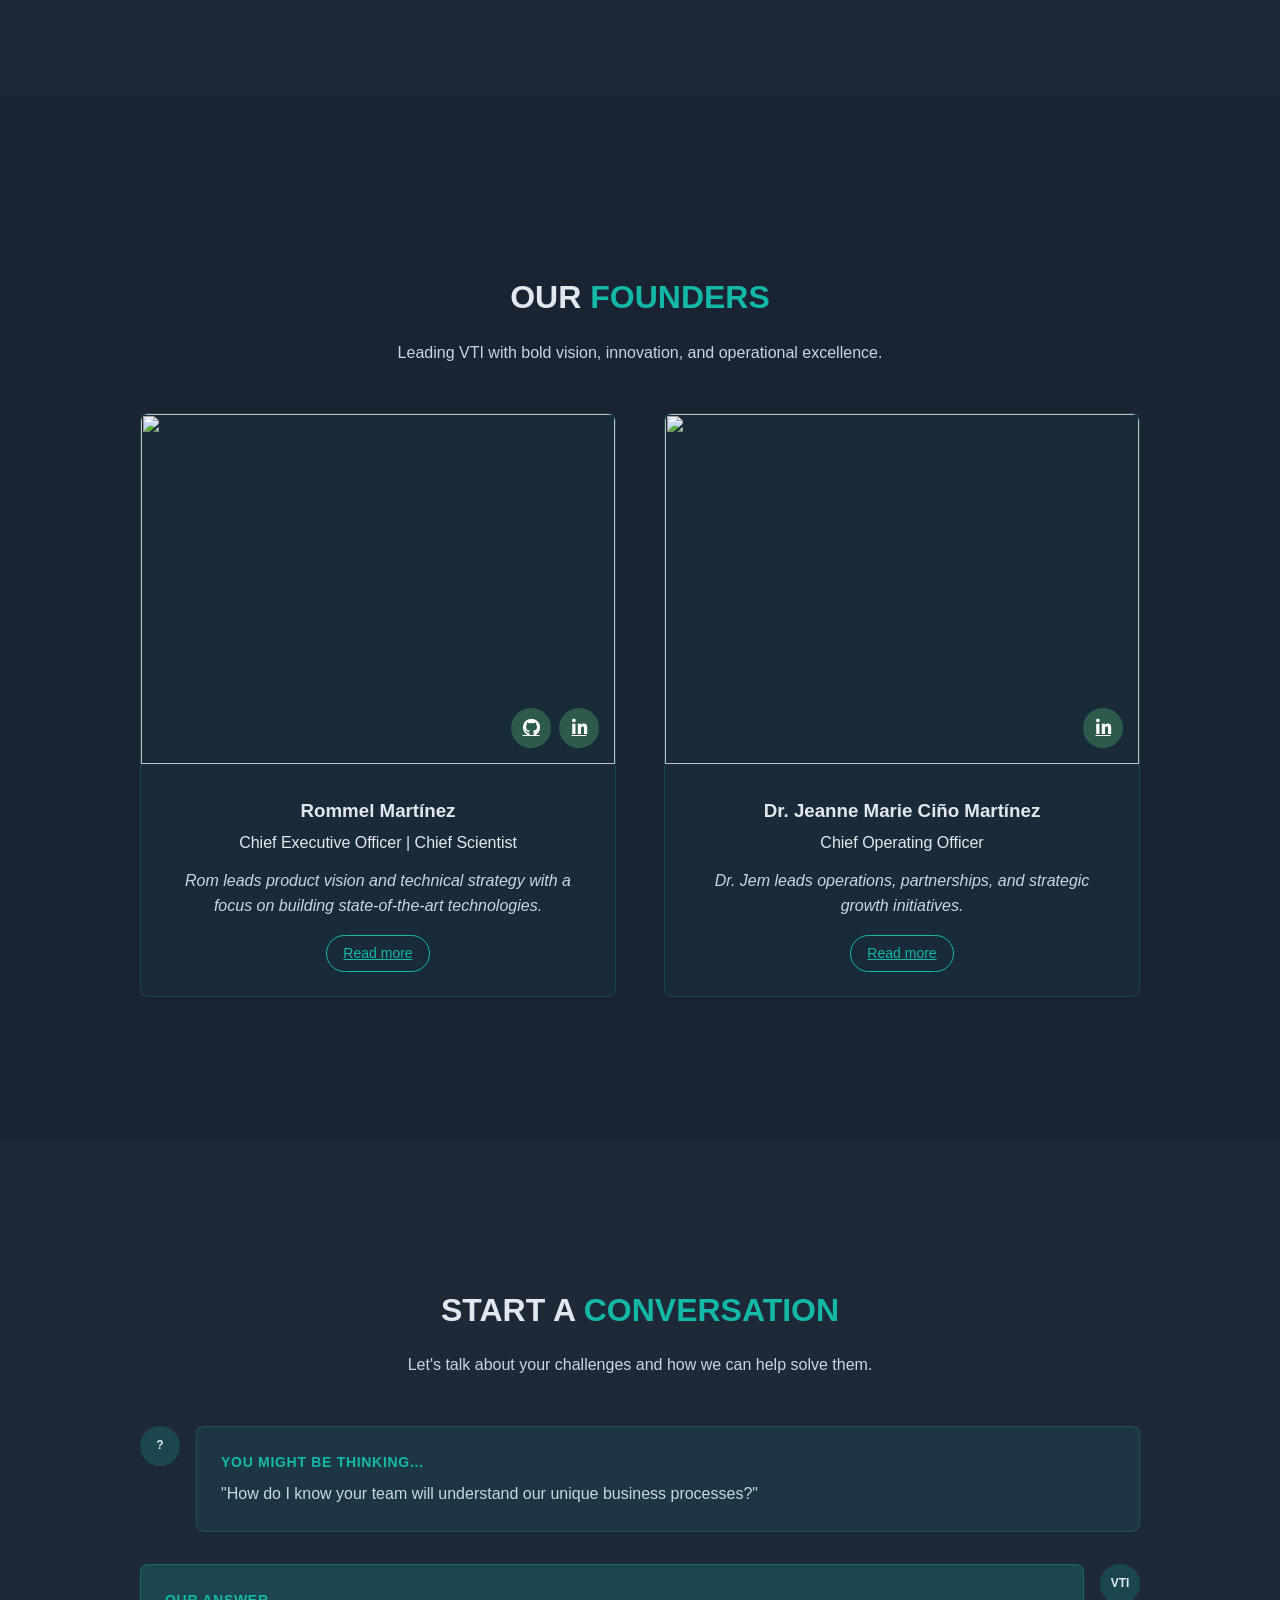
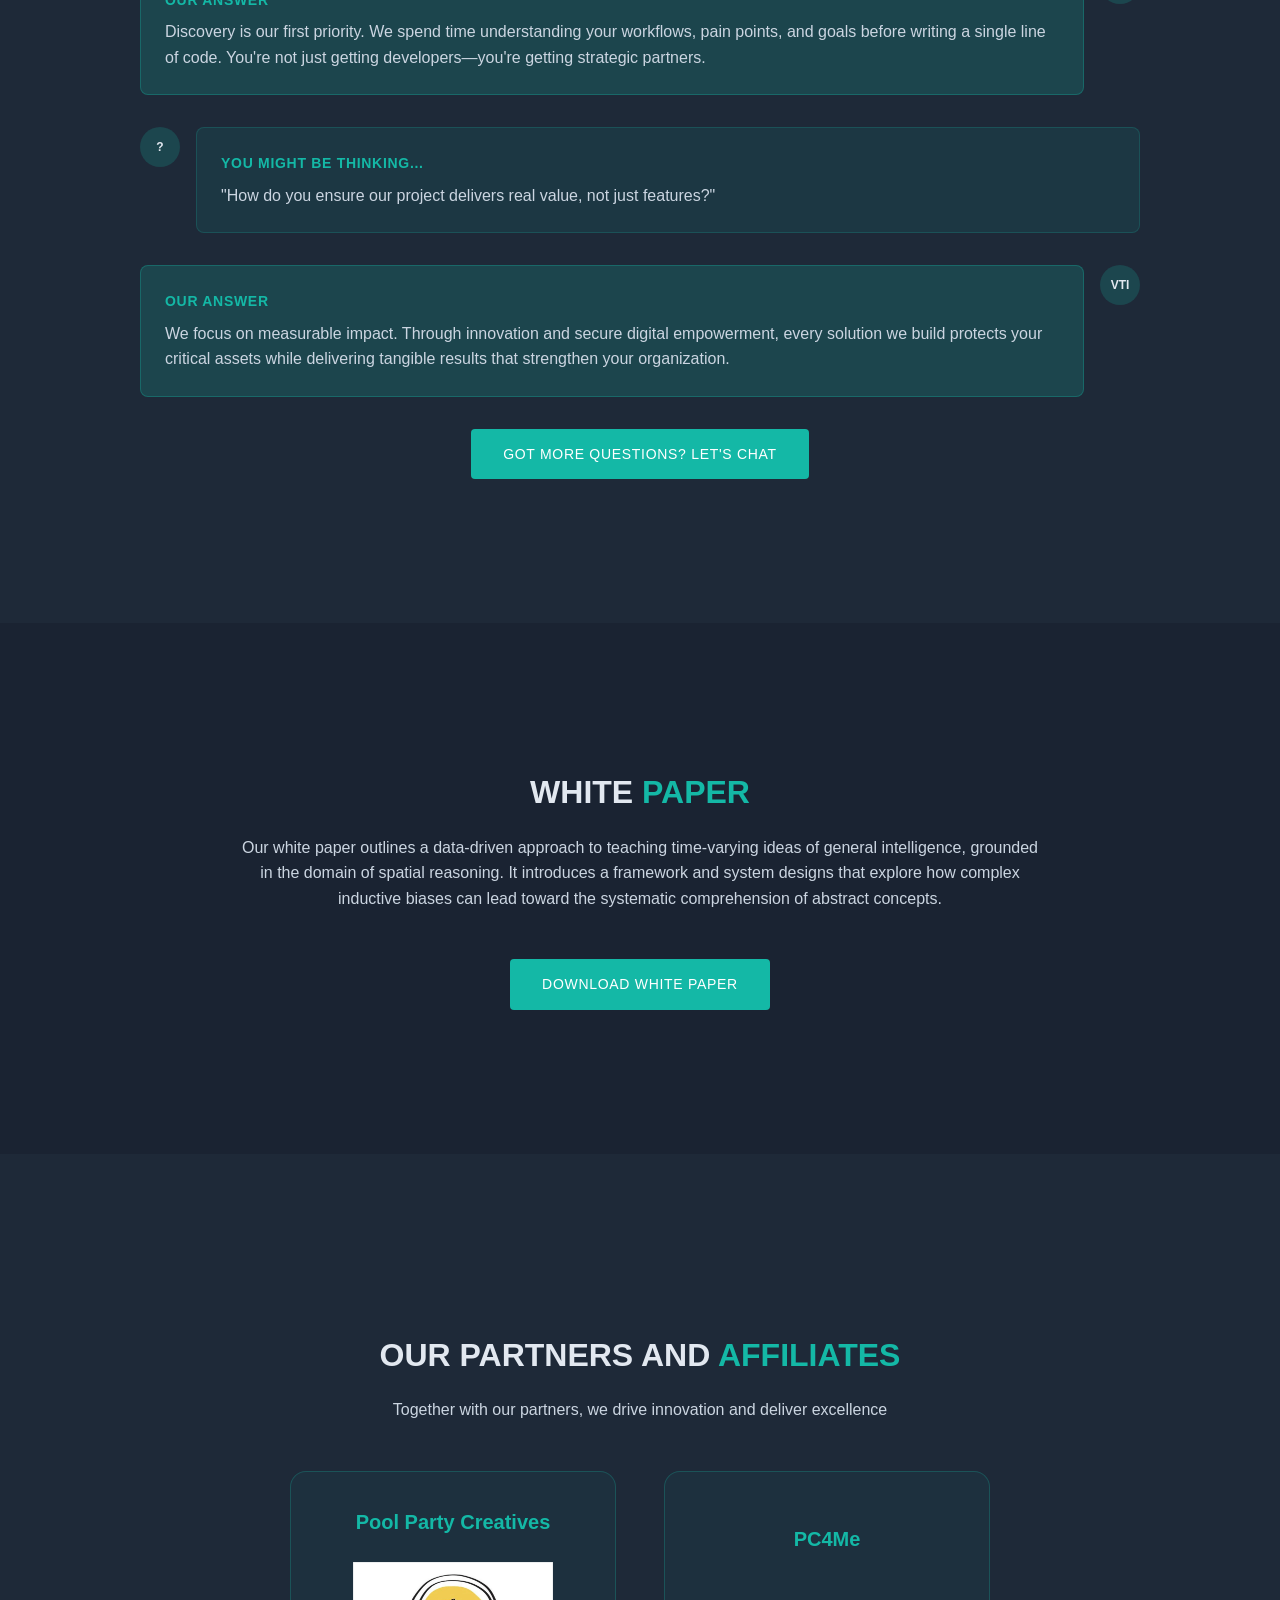
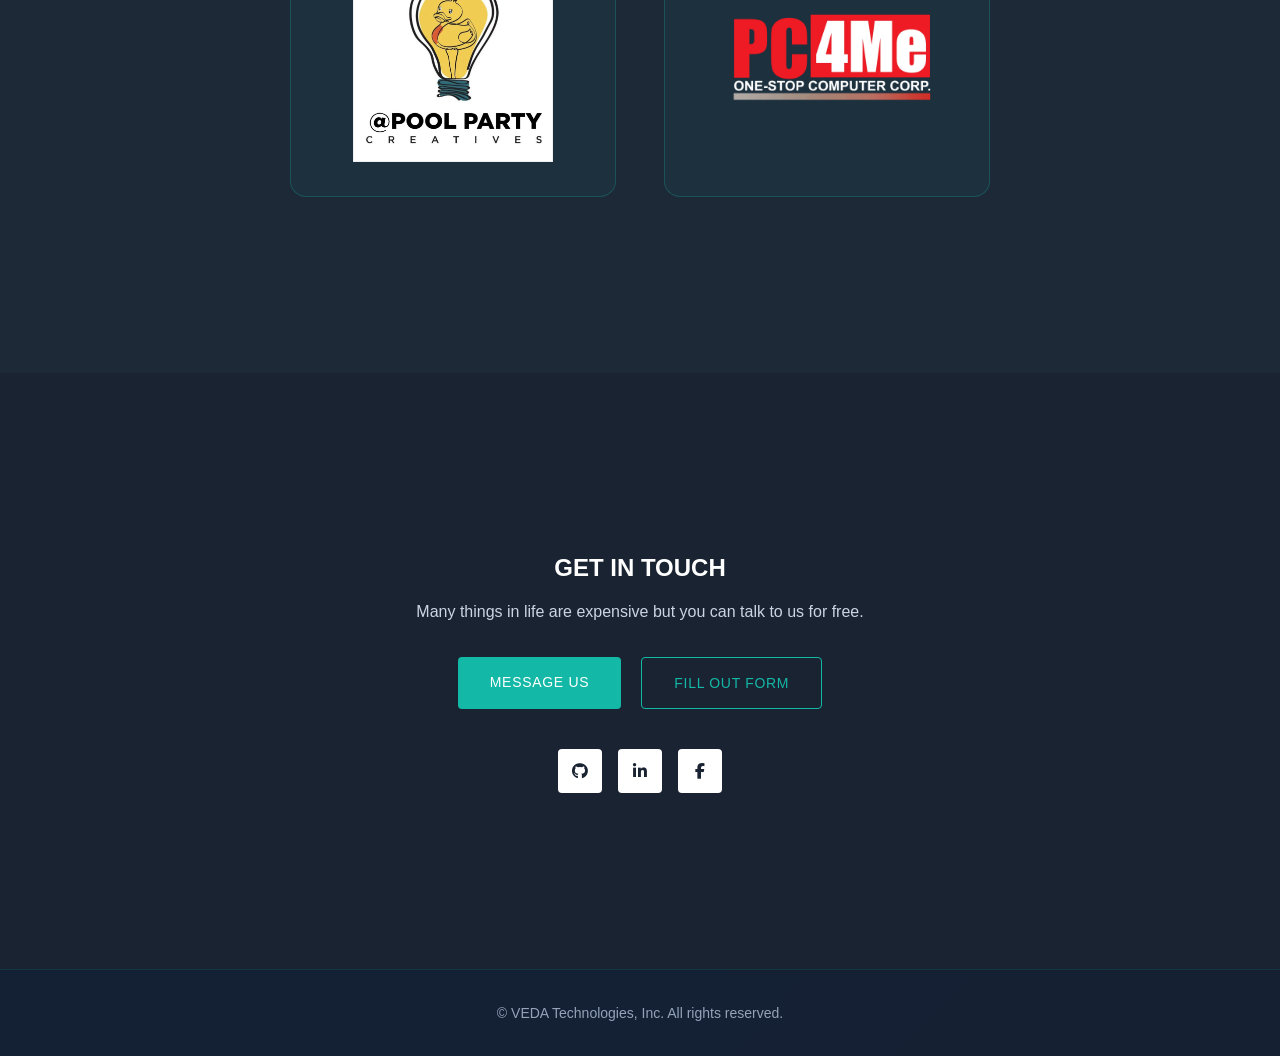
==== commit eca23a57: "[pages] add all pages" ====
--- a/index.html
+++ b/index.html
@@ -1,1510 +1,596 @@
 <!DOCTYPE html>
-<html lang="en" class="no-js">
-  <head>
-    <meta charset="utf-8" />
-    <meta name="viewport" content="width=device-width, initial-scale=1" />
+<html lang="en">
+<head>
+    <meta charset="UTF-8">
+    <meta name="viewport" content="width=device-width, initial-scale=1.0">
     <title>VEDA Technologies, Inc.</title>
-    <meta
-      name="description"
-      content="VEDA Technologies, Inc. (VTI) builds Secure, Stable, and Scalable enterprise systems, project management tools, and knowledge base platforms that drive digital transformation in the Philippines."
-    />
+    <meta name="description" content="VEDA Technologies, Inc. (VTI) builds secure, stable, and scalable enterprise systems, project management tools, and knowledge base platforms that drive digital transformation in the Philippines.">
     <link rel="canonical" href="https://veda-tech.com/" />
 
     <!-- Open Graph -->
     <!-- Facebook Meta Tags -->
     <meta property="og:url" content="https://veda-tech.com/" />
     <meta property="og:type" content="website" />
-    <meta
-      property="og:title"
-      content="VEDA Technologies, Inc. | We build platforms that power your business."
-    />
-    <meta
-      property="og:description"
-      content="We develop Secure, Stable, and Scalable platforms for businesses, non-government organizations, and government organizations in the Philippines."
-    />
-    <meta
-      property="og:image"
-      content="https://veda-tech.com/images/veda-tech-preview.webp"
-    />
+    <meta property="og:title" content="VEDA Technologies, Inc. | Secure Software and Digital Transformation" />
+    <meta property="og:description" content="We develop secure, stable, and scalable platforms for businesses, NGOs, and government organizations in the Philippines." />
+    <meta property="og:image" content="https://veda-tech.com/images/veda-preview.webp" />
 
     <!-- Twitter Meta Tags -->
     <meta name="twitter:card" content="summary_large_image" />
     <meta property="twitter:domain" content="veda-tech.com" />
     <meta property="twitter:url" content="https://veda-tech.com/" />
-    <meta
-      name="twitter:title"
-      content="VEDA Technologies, Inc. | We build platforms that power your business. "
-    />
-    <meta
-      name="twitter:description"
-      content="We develop Secure, Stable, and Scalable platforms for businesses, non-government organizations, and government organizations in the Philippines."
-    />
-    <meta
-      name="twitter:image"
-      content="https://veda-tech.com/images/veda-tech-preview.webp"
-    />
+    <meta name="twitter:title" content="VEDA Technologies, Inc. | Secure Software and Digital Transformation" />
+    <meta name="twitter:description" content="We develop secure, stable, and scalable platforms for businesses, NGOs, and government organizations in the Philippines." />
+    <meta name="twitter:image" content="https://veda-tech.com/images/veda-preview.webp" />
 
     <!-- Favicon -->
-    <link
-      rel="icon"
-      type="image/webp"
-      href="images/favicon/favicon-96x96.webp"
-      sizes="96x96"
-    />
-    <link rel="icon" type="image/svg+xml" href="images/favicon/favicon.svg" />
-    <link rel="shortcut icon" href="favicon.ico" sizes="any" />
-    <link
-      rel="icon"
-      type="image/webp"
-      sizes="16x16"
-      href="images/favicon/favicon-16x16.webp"
-    />
-    <link
-      rel="icon"
-      type="image/webp"
-      sizes="32x32"
-      href="images/favicon/favicon-32x32.webp"
-    />
-    <link
-      rel="apple-touch-icon"
-      sizes="180x180"
-      href="images/favicon/apple-touch-icon.webp"
-    />
-    <meta name="apple-mobile-web-app-title" content="VTI" />
-    <link rel="manifest" href="images/favicon/site.webmanifest" />
-
-    <script>
-      document.documentElement.classList.remove("no-js");
-      document.documentElement.classList.add("js");
-    </script>
-
-    <link rel="stylesheet" href="css/vendor.css" />
-    <link rel="stylesheet" href="css/styles.css" />
-  </head>
-
-  <body id="top">
-    <!-- preloader
-    ================================================== -->
-    <div id="preloader"></div>
-
-    <div id="page" class="s-pagewrap">
-      <!-- navbar -->
-      <header class="s-header">
-        <div class="row s-header__inner">
-          <div class="s-header__block">
-            <div class="s-header__logo">
-              <a class="logo smoothscroll" href="#intro">
-                <img src="images/logo/vti.webp" alt="" />
-              </a>
-            </div>
-
-            <a class="s-header__menu-toggle" href="#0"><span>Menu</span></a>
-          </div>
-          <!-- end s-header__block -->
-
-          <nav class="s-header__nav">
-            <ul class="s-header__menu-links">
-              <li class="current">
-                <a class="smoothscroll" href="#intro">Home</a>
-              </li>
-              <li><a class="smoothscroll" href="#services">Services</a></li>
-              <li><a class="smoothscroll" href="#products">Products</a></li>
-              <li><a class="smoothscroll" href="#team">Team</a></li>
-              <li><a href="/careers">Careers</a></li>
-              <li><a class="smoothscroll" href="#footer">Contact</a></li>
-            </ul>
-            <!-- s-header__menu-links -->
-          </nav>
-          <!-- end s-header__nav -->
-        </div>
-        <!-- end s-header__inner -->
-      </header>
-      <!-- end s-header -->
-
-      <main>
-        <!-- # Intro
-        ================================================== -->
-        <section id="intro" class="s-intro target-section">
-          <div class="row s-intro__content width-sixteen-col">
-            <div class="column lg-12 s-intro__content-inner grid-block grid-16">
-              <div class="s-intro__content-text">
-                <div class="s-intro__content-pretitle text-pretitle">
-                  (:vti)
-                </div>
-                <h1 class="s-intro__content-title">VEDA <br /></h1>
-
-                <h2 class="s-intro__content-title-sub">
-                  Technologies, Inc.<br />
-                </h2>
-
-                <h4 class="sub-tagline">
-                  <i>We build platforms that power your business.</i>
-                </h4>
-
-                <div class="s-intro__content-btns">
-                  <a class="smoothscroll btn" href="#about">Who we are</a>
-                  <a class="smoothscroll btn btn--stroke" href="#footer"
-                    >Get in Touch</a
-                  >
-                </div>
-                <!-- s-intro__content-btns -->
-              </div>
-              <!-- s-intro__content-text -->
-            </div>
-            <!-- s-intro__content-inner -->
-          </div>
-          <!-- s-intro__content -->
-
-          <ul class="s-intro__social social-list">
-            <!-- GitHub -->
-            <li>
-              <a
-                href="https://github.com/vedatechnologiesinc"
+    <link rel="icon" type="image/x-icon" href="images/favicon/favicon.ico">
+    <link rel="icon" type="image/svg+xml" href="images/favicon/favicon.svg">
+    
+    <link rel="stylesheet" href="css/styles.css">
+    
+    <!-- Font Awesome -->
+    <link rel="stylesheet" href="https://cdnjs.cloudflare.com/ajax/libs/font-awesome/6.5.1/css/all.min.css">
+</head>
+<body>
+    <!-- Navigation -->
+    <nav>
+        <div class="nav-container">
+            <div class="logo">
+                <img src="images/logo/vti.webp" alt="VEDA Technologies">
+            </div>
+            
+            <div class="nav-links">
+                <a href="#home">Home</a>
+                <a href="#services">Services</a>
+                <a href="#products">Products</a>
+                <a href="#team">Team</a>
+                <a href="careers/index.html">Careers</a>
+                <a href="#contact">Contact</a>
+            </div>
+            
+            <button class="mobile-toggle" onclick="toggleMenu()">☰</button>
+        </div>
+    </nav>
+
+    <!-- Hero Section -->
+    <section class="hero" id="home">
+        <div class="container">
+            <p class="hero-tagline">Secure, Stable, Scalable</p>
+            <h1>VEDA</h1>
+            <h2>TECHNOLOGIES, INC.</h2>
+            <p class="hero-description">We build platforms that power your business.</p>
+            
+            <div class="hero-buttons">
+                <a href="#who" class="btn btn-primary">WHO WE ARE</a>
+                <a href="#contact" class="btn btn-secondary">GET IN TOUCH</a>
+            </div>
+            
+            <div class="social-links">
+                <a href="https://github.com/vedatechnologiesinc" class="social-link" target="_blank" aria-label="GitHub">
+                    <svg xmlns="http://www.w3.org/2000/svg" width="24" height="24" viewBox="0 0 24 24" fill="currentColor">
+                        <path d="M12 0c-6.626 0-12 5.373-12 12 0 5.302 3.438 9.8 8.207 11.387.599.111.793-.261.793-.577v-2.234c-3.338.726-4.033-1.416-4.033-1.416-.546-1.387-1.333-1.756-1.333-1.756-1.089-.745.083-.729.083-.729 1.205.084 1.839 1.237 1.839 1.237 1.07 1.834 2.807 1.304 3.492.997.107-.775.418-1.305.762-1.604-2.665-.305-5.467-1.334-5.467-5.931 0-1.311.469-2.381 1.236-3.221-.124-.303-.535-1.524.117-3.176 0 0 1.008-.322 3.301 1.23.957-.266 1.983-.399 3.003-.404 1.02.005 2.047.138 3.006.404 2.291-1.552 3.297-1.23 3.297-1.23.653 1.653.242 2.874.118 3.176.77.84 1.235 1.911 1.235 3.221 0 4.609-2.807 5.624-5.479 5.921.43.372.823 1.102.823 2.222v3.293c0 .319.192.694.801.576 4.765-1.589 8.199-6.086 8.199-11.386 0-6.627-5.373-12-12-12z"/>
+                    </svg>
+                </a>
+                <a href="https://linkedin.com/company/vedatechnologiesinc" class="social-link" target="_blank" aria-label="LinkedIn">
+                    <svg xmlns="http://www.w3.org/2000/svg" width="24" height="24" viewBox="0 0 24 24" fill="currentColor">
+                        <path d="M19 0h-14c-2.761 0-5 2.239-5 5v14c0 2.761 2.239 5 5 5h14c2.762 0 5-2.239 5-5v-14c0-2.761-2.238-5-5-5zm-11 19h-3v-11h3v11zm-1.5-12.268c-.966 0-1.75-.79-1.75-1.764s.784-1.764 1.75-1.764 1.75.79 1.75 1.764-.783 1.764-1.75 1.764zm13.5 12.268h-3v-5.604c0-3.368-4-3.113-4 0v5.604h-3v-11h3v1.765c1.396-2.586 7-2.777 7 2.476v6.759z"/>
+                    </svg>
+                </a>
+                <a href="https://www.facebook.com/profile.php?id=61584375296945" class="social-link" target="_blank" aria-label="Facebook">
+                    <svg xmlns="http://www.w3.org/2000/svg" width="24" height="24" viewBox="0 0 24 24" fill="currentColor">
+                        <path d="M9 8h-3v4h3v12h5v-12h3.642l.358-4h-4v-1.667c0-.955.192-1.333 1.115-1.333h2.885v-5h-3.808c-3.596 0-5.192 1.583-5.192 4.615v3.385z"/>
+                    </svg>
+                </a>
+            </div>
+        </div>
+    </section>
+
+    <!-- WHO WE ARE -->
+    <section class="who-we-are" id="who">
+        <div class="container">
+            <h2 class="section-title">WHO WE <span>ARE</span></h2>
+            <p class="section-subtitle">
+                VEDA Technologies, Inc. (VTI) is a premier technology solutions provider specializing in the development of secure, scalable, and innovative digital platforms. We cater to businesses, educational institutions, non-government organizations (NGOs), and public sector agencies seeking to optimize operations, enhance information security, and accelerate digital transformation. VTI integrates the principles of people, process, and protocols into every solution.
+            </p>
+            
+            <div class="mission-vision-grid">
+                <div class="mission-vision-card">
+                    <h3>OUR <span>MISSION</span></h3>
+                    <p>
+                        Our mission is to deliver secure, stable, and scalable software systems that address real-world challenges while enforcing global standards of privacy and security; and to foster strategic partnerships that champion automation and digital empowerment across all sectors.
+                    </p>
+                </div>
+                
+                <div class="mission-vision-card">
+                    <h3>OUR <span>VISION</span></h3>
+                    <p>
+                        To be Southeast Asia's leading developer of secure and intelligent software platforms that empower businesses, uplift communities, and drive digital transformation with integrity and innovation.
+                    </p>
+                </div>
+            </div>
+        </div>
+    </section>
+
+    <!-- WHAT WE DO -->
+    <section class="what-we-do" id="services">
+        <div class="container">
+            <h2 class="section-title">WHAT WE <span>DO</span></h2>
+            <p class="section-subtitle">
+                From tailored solutions to cutting-edge platforms, our offerings are designed to create lasting impact and drive 
+                meaningful results across industries.
+            </p>
+            
+            <div class="services-grid">
+                <div class="service-card">
+                    <img src="images/icons/information-mapping.webp" alt="Information Mapping Systems" class="service-image">
+                    <h3>Information Mapping Systems</h3>
+                    <p>Discover new ideas through context and meanings, creating dynamic networks from active information.</p>
+                </div>
+                
+                <div class="service-card">
+                    <img src="images/icons/monitor.webp" alt="Enterprise Systems Development" class="service-image">
+                    <h3>Enterprise Systems Development</h3>
+                    <p>Fault-tolerant systems built to last, tailored for enterprise needs, helping organizations modernize and streamline operations.</p>
+                </div>
+                
+                <div class="service-card">
+                    <img src="images/icons/certificate.webp" alt="Training and Consultancy" class="service-image">
+                    <h3>Training and Consultancy</h3>
+                    <p>Empower teams with technical expertise, guidance, and digital transformation support.</p>
+                </div>
+            </div>
+        </div>
+    </section>
+
+    <!-- PRODUCTS WE'VE BUILT -->
+<section class="products" id="products">
+    <div class="container">
+        <h2 class="section-title">PRODUCTS WE'VE <span>BUILT</span></h2>
+        <p class="section-subtitle">
+            Secure, stable, and scalable platforms built for modern organizations.
+        </p>
+        
+        <div class="products-grid">
+            <div class="product-card">
+                <h3>Modulo</h3>
+                <div class="product-image-container" onclick="openLightbox('images/products/modulo-dashboard.webp')">
+                    <img src="images/products/modulo-dashboard.webp" alt="Modulo" class="product-image">
+                    <div class="image-overlay">
+                        <span class="zoom-icon"></span>
+                    </div>
+                </div>
+                <p>A modular, responsive web app delivers tailor-made platform solutions built around each client's needs. Designed for flexibility and clarity, it features intuitive visuals with the option to explore deeper insights. Modulo adapts and scales to support evolving requirements.</p>
+            </div>
+            
+            <div class="product-card">
+                <h3>PPDSI Web Platform</h3>
+                <div class="product-image-container" onclick="openLightbox('images/products/ppdsi-execs.webp')">
+                    <img src="images/products/ppdsi-execs.webp" alt="PPDSI Web Platform" class="product-image">
+                    <div class="image-overlay">
+                        <span class="zoom-icon"></span>
+                    </div>
+                </div>
+                <p>A modern, responsive web app enhances the Philippine Pediatric Dental Society Inc.'s online presence. Built for accessibility and ease of use, it features an intuitive interface with engaging visuals while reinforcing the organization's professional identity.</p>
+            </div>
+            
+            <div class="product-card">
+                <h3>Chi-Phi Web Platform</h3>
+                <div class="product-image-container" onclick="openLightbox('images/products/chi-phi-home.webp')">
+                    <img src="images/products/chi-phi-home.webp" alt="Chi-Phi Web Platform" class="product-image">
+                    <div class="image-overlay">
+                        <span class="zoom-icon"></span>
+                    </div>
+                </div>
+                <p>A digital catalog connects businesses with reliable heavy equipment solutions between China and the Philippines. Built for efficient sourcing and clear inquiries, it streamlines partnerships while reinforcing trust and operational confidence.</p>
+            </div>
+        </div>
+    </div>
+</section>
+
+<!-- Lightbox Modal -->
+<div id="lightbox" class="lightbox" onclick="closeLightbox()">
+    <span class="lightbox-close">&times;</span>
+    <img class="lightbox-content" id="lightbox-img">
+</div>
+
+    <!-- OUR TECH STACK -->
+    <section class="tech-stack">
+        <div class="container">
+            <h2 class="section-title">OUR TECH <span>STACK</span></h2>
+            <p class="section-subtitle">The tools and technologies powering our innovation and delivery.</p>
+            
+            <div class="tech-grid">
+                <div class="tech-item">
+                    <div class="tech-item-header">
+                        <h4>Lisp</h4>
+                        <div class="tech-dots">
+                            <span class="tech-dot"></span>
+                            <span class="tech-dot"></span>
+                            <span class="tech-dot"></span>
+                        </div>
+                    </div>
+                    <div class="tech-logo-container">
+                        <img src="images/icons/lisp.svg" alt="Lisp" class="tech-logo">
+                    </div>
+                </div>
+                <div class="tech-item">
+                    <div class="tech-item-header">
+                        <h4>Haskell</h4>
+                        <div class="tech-dots">
+                            <span class="tech-dot"></span>
+                            <span class="tech-dot"></span>
+                            <span class="tech-dot"></span>
+                        </div>
+                    </div>
+                    <div class="tech-logo-container">
+                        <img src="images/icons/haskell.svg" alt="Haskell" class="tech-logo">
+                    </div>
+                </div>
+                <div class="tech-item">
+                    <div class="tech-item-header">
+                        <h4>TypeScript</h4>
+                        <div class="tech-dots">
+                            <span class="tech-dot"></span>
+                            <span class="tech-dot"></span>
+                            <span class="tech-dot"></span>
+                        </div>
+                    </div>
+                    <div class="tech-logo-container">
+                        <img src="images/icons/typescript.svg" alt="TypeScript" class="tech-logo">
+                    </div>
+                </div>
+                <div class="tech-item">
+                    <div class="tech-item-header">
+                        <h4>Nix</h4>
+                        <div class="tech-dots">
+                            <span class="tech-dot"></span>
+                            <span class="tech-dot"></span>
+                            <span class="tech-dot"></span>
+                        </div>
+                    </div>
+                    <div class="tech-logo-container">
+                        <img src="images/icons/nix.svg" alt="Nix" class="tech-logo">
+                    </div>
+                </div>
+                <div class="tech-item">
+                    <div class="tech-item-header">
+                        <h4>Postgres</h4>
+                        <div class="tech-dots">
+                            <span class="tech-dot"></span>
+                            <span class="tech-dot"></span>
+                            <span class="tech-dot"></span>
+                        </div>
+                    </div>
+                    <div class="tech-logo-container">
+                        <img src="images/icons/postgres.svg" alt="Postgres" class="tech-logo">
+                    </div>
+                </div>
+                <div class="tech-item">
+                    <div class="tech-item-header">
+                        <h4>Linux</h4>
+                        <div class="tech-dots">
+                            <span class="tech-dot"></span>
+                            <span class="tech-dot"></span>
+                            <span class="tech-dot"></span>
+                        </div>
+                    </div>
+                    <div class="tech-logo-container">
+                        <img src="images/icons/linux.svg" alt="Linux" class="tech-logo">
+                    </div>
+                </div>
+            </div>
+        </div>
+    </section>
+
+<!-- DEVELOPMENT TEAM -->
+<section class="team" id="team">
+    <div class="container">
+        <h2 class="section-title">DEVELOPMENT <span>TEAM</span></h2>
+        <p class="section-subtitle">
+            Behind every solution is a team of passionate innovators. With decades of expertise, we deliver future-ready systems.
+        </p>
+
+        <div class="team-grid">
+            <!-- RONI -->
+            <div class="team-card">
+                <div class="team-image-wrapper">
+                    <img src="images/portrait/roni-profile-picture.webp" class="team-image">
+                    <div class="team-socials">
+                        <a href="https://github.com/keishouu" class="team-social-badge" target="_blank">
+                            <i class="fab fa-github"></i>
+                        </a>
+                        <a href="https://www.linkedin.com/in/roni-bueno-979705309/" class="team-social-badge" target="_blank">
+                            <i class="fab fa-linkedin-in"></i>
+                        </a>
+                    </div>
+                </div>
+                <div class="team-info">
+                    <h3>Roni Jem Ailyn G. Bueno</h3>
+                    <p>UI/UX Designer</p>
+                    <p class="bio">
+                        Blending my love for arts and crafts into thoughtful, user-centered design.
+                    </p>
+                </div>
+            </div>
+
+            <!-- HENRY -->
+            <div class="team-card">
+                <div class="team-image-wrapper">
+                    <img src="images/portrait/henry-profile-picture.webp" class="team-image">
+                    <div class="team-socials">
+                        <a href="https://github.com/jhgalino" class="team-social-badge" target="_blank">
+                            <i class="fab fa-github"></i>
+                        </a>
+                        <a href="https://www.linkedin.com/in/jhgalino" class="team-social-badge" target="_blank">
+                            <i class="fab fa-linkedin-in"></i>
+                        </a>
+                    </div>
+                </div>
+                <div class="team-info">
+                    <h3>John Henry A. Galino</h3>
+                    <p>Software Engineer</p>
+                    <p class="bio">
+                        Code with the future in mind.
+                    </p>
+                </div>
+            </div>
+
+            <!-- ANNE -->
+            <div class="team-card">
+                <div class="team-image-wrapper">
+                    <img src="images/portrait/anne-profile-picture.webp" class="team-image">
+                    <div class="team-socials">
+                        <a href="https://github.com/Awisse15" class="team-social-badge" target="_blank">
+                            <i class="fab fa-github"></i>
+                        </a>
+                        <a href="https://www.linkedin.com/in/anne-louisse-echanes-5bb6772b5/" class="team-social-badge" target="_blank">
+                            <i class="fab fa-linkedin-in"></i>
+                        </a>
+                    </div>
+                </div>
+                <div class="team-info">
+                    <h3>Anne Louisse C. Echanes</h3>
+                    <p>UI/UX Designer</p>
+                    <p class="bio">
+                        CreativITy in every click.
+                    </p>
+                </div>
+            </div>
+        </div>
+    </div>
+</section>
+
+<!-- FOUNDERS -->
+<section class="founders" id="founders">
+    <div class="container">
+        <h2 class="section-title">OUR <span>FOUNDERS</span></h2>
+        <p class="section-subtitle">
+            Leading VTI with bold vision, innovation, and operational excellence.
+        </p>
+
+        <div class="founders-grid">
+            <!-- ROMMEL -->
+            <div class="team-card">
+                <div class="team-image-wrapper">
+                    <img src="images/portrait/ebzzry.webp" class="team-image">
+                    <div class="team-socials">
+                        <a href="https://github.com/ebzzry" class="team-social-badge" target="_blank">
+                            <i class="fab fa-github"></i>
+                        </a>
+                        <a href="https://linkedin.com/in/ebzzry" class="team-social-badge" target="_blank">
+                            <i class="fab fa-linkedin-in"></i>
+                        </a>
+                    </div>
+                </div>
+                <div class="team-info">
+                    <h3>Rommel Martínez</h3>
+                    <p>Chief Executive Officer | Chief Scientist</p>
+                    <p class="bio">
+                        Rom leads product vision and technical strategy with a focus on building state-of-the-art technologies.
+                    </p>
+                    <a href="founders/index.html" class="read-more-btn">Read more</a>
+                </div>
+            </div>
+
+            <!-- DOC JEM -->
+            <div class="team-card">
+                <div class="team-image-wrapper">
+                    <img src="images/portrait/docjem.webp" class="team-image">
+                    <div class="team-socials">
+                        <a href="https://www.linkedin.com/in/docjem/" class="team-social-badge" target="_blank">
+                            <i class="fab fa-linkedin-in"></i>
+                        </a>
+                    </div>
+                </div>
+                <div class="team-info">
+                    <h3>Dr. Jeanne Marie Ciño Martínez</h3>
+                    <p>Chief Operating Officer</p>
+                    <p class="bio">
+                        Dr. Jem leads operations, partnerships, and strategic growth initiatives.
+                    </p>
+                    <a href="founders/index.html" class="read-more-btn">Read more</a>
+                </div>
+            </div>
+        </div>
+    </div>
+</section>
+
+
+<!-- START A CONVERSATION -->
+<section class="conversation">
+    <div class="container">
+        <h2 class="section-title">START A <span>CONVERSATION</span></h2>
+        <p class="section-subtitle">
+            Let's talk about your challenges and how we can help solve them.
+        </p>
+        
+        <div class="dialog-container">
+            <div class="dialog-item">
+                <div class="dialog-avatar">?</div>
+                <div class="dialog-bubble">
+                    <h4>You might be thinking...</h4>
+                    <p>"How do I know your team will understand our unique business processes?"</p>
+                </div>
+            </div>
+            
+            <div class="dialog-item right">
+                <div class="dialog-avatar">VTI</div>
+                <div class="dialog-bubble">
+                    <h4>Our answer</h4>
+                    <p>Discovery is our first priority. We spend time understanding your workflows, pain points, and goals before writing a single line of code. You're not just getting developers—you're getting strategic partners.</p>
+                </div>
+            </div>
+            
+            <div class="dialog-item">
+                <div class="dialog-avatar">?</div>
+                <div class="dialog-bubble">
+                    <h4>You might be thinking...</h4>
+                    <p>"How do you ensure our project delivers real value, not just features?"</p>
+                </div>
+            </div>
+            
+            <div class="dialog-item right">
+                <div class="dialog-avatar">VTI</div>
+                <div class="dialog-bubble">
+                    <h4>Our answer</h4>
+                    <p>We focus on measurable impact. Through innovation and secure digital empowerment, every solution we build protects your critical assets while delivering tangible results that strengthen your organization.</p>
+                </div>
+            </div>
+        </div>
+        
+        <div class="dialog-cta">
+            <a href="#contact" class="btn btn-primary">Got more questions? Let's chat</a>
+        </div>
+    </div>
+</section>
+
+<!-- WHITE PAPER -->
+<section class="white-paper">
+    <div class="container">
+        <h2 class="section-title">WHITE <span>PAPER</span></h2>
+        <div class="white-paper-content">
+            <p class="section-subtitle">
+                Our white paper outlines a data-driven approach to teaching time-varying ideas of general intelligence, grounded in 
+                the domain of spatial reasoning. It introduces a framework and system designs that explore how complex inductive 
+                biases can lead toward the systematic comprehension of abstract concepts.
+            </p>
+            <div class="white-paper-download">
+                <a href="docs/white-paper.pdf" class="btn btn-primary" download>DOWNLOAD WHITE PAPER</a>
+            </div>
+        </div>
+    </div>
+</section>
+
+<!-- PARTNERS -->
+<section class="partners">
+    <div class="container">
+        <h2 class="section-title">OUR PARTNERS AND <span>AFFILIATES</span></h2>
+        <p class="section-subtitle">
+            Together with our partners, we drive innovation and deliver excellence
+        </p>
+
+        <div class="partners-grid">
+            <a href="https://poolpartycreatives.com.ph/" target="_blank" rel="noopener" class="partner-card">
+                <h3 class="partner-name">Pool Party Creatives</h3>
+                <img
+                    src="images/assets/ppc-logo 1.webp"
+                    alt="Pool Party Creatives"
+                    class="partner-logo"
+                >
+            </a>
+
+            <a href="https://pc4me.com.ph/" target="_blank" rel="noopener" class="partner-card">
+                <h3 class="partner-name">PC4Me</h3>
+                <img
+                    src="images/assets/pc4me-logo.webp"
+                    alt="PC4Me One-Stop Computer Corp"
+                    class="partner-logo"
+                >
+            </a>
+        </div>
+    </div>
+</section>
+
+<!-- GET IN TOUCH -->
+<section class="contact-section" id="contact">
+    <div class="container">
+        <h2>GET IN TOUCH</h2>
+        <p>Many things in life are expensive but you can talk to us for free.</p>
+
+        <div class="contact-actions">
+            <a href="mailto:hello@veda-tech.com" class="btn btn-primary">
+                MESSAGE US
+            </a>
+            <a
+                href="https://forms.gle/E8JUiX6XKq9Ay7gSA"
+                class="btn btn-outline"
                 target="_blank"
                 rel="noopener"
-              >
-                <!-- GitHub SVG -->
-                <svg
-                  xmlns="http://www.w3.org/2000/svg"
-                  width="24"
-                  height="24"
-                  viewBox="0 0 24 24"
-                  style="fill: rgba(0, 0, 0, 1)"
-                >
-                  <path
-                    d="M12 .297c-6.63 0-12 5.373-12 12
-                                0 5.303 3.438 9.8 8.205 11.387.6.113.82-.258.82-.577
-                                0-.285-.01-1.04-.015-2.04-3.338.724-4.042-1.61-4.042-1.61
-                                -.546-1.387-1.333-1.757-1.333-1.757-1.09-.744.083-.729.083-.729
-                                1.205.084 1.84 1.236 1.84 1.236 1.07 1.835 2.807 1.305
-                                3.492.998.108-.776.418-1.305.762-1.605-2.665-.3-5.466-1.332-5.466-5.93
-                                0-1.31.468-2.38 1.236-3.22-.123-.303-.536-1.523.117-3.176
-                                0 0 1.008-.322 3.301 1.23a11.5 11.5 0 0 1 3.003-.404
-                                c1.018.005 2.043.138 3.003.404
-                                2.291-1.552 3.297-1.23 3.297-1.23
-                                .655 1.653.242 2.873.12 3.176
-                                .77.84 1.235 1.91 1.235 3.22
-                                0 4.61-2.803 5.628-5.475 5.922
-                                .43.372.823 1.102.823 2.222
-                                0 1.606-.015 2.898-.015 3.293
-                                0 .322.216.694.825.576C20.565 22.092
-                                24 17.592 24 12.297c0-6.627-5.373-12-12-12"
-                  />
-                </svg>
-                <span class="u-screen-reader-text">GitHub</span>
-              </a>
-            </li>
-
-            <!-- LinkedIn -->
-            <li>
-              <a
-                href="https://linkedin.com/company/vedatechnologiesinc"
-                target="_blank"
-                rel="noopener"
-              >
-                <svg
-                  xmlns="http://www.w3.org/2000/svg"
-                  width="24"
-                  height="24"
-                  viewBox="0 0 24 24"
-                  style="fill: rgba(0, 0, 0, 1)"
-                >
-                  <path
-                    d="M20.452 20.452h-3.554v-5.569c0-1.328-.027-3.041-1.852-3.041
-                                          -1.853 0-2.137 1.445-2.137 2.939v5.671H9.354V9h3.414v1.561h.049
-                                          c.476-.9 1.637-1.852 3.37-1.852 3.601 0 4.268 2.37 4.268 5.455v6.288zM5.337
-                                          7.433c-1.144 0-2.07-.927-2.07-2.07 0-1.143.926-2.07 2.07-2.07
-                                          1.143 0 2.07.927 2.07 2.07 0 1.143-.927 2.07-2.07 2.07zm1.777
-                                          13.019H3.56V9h3.554v11.452zM22.225 0H1.771C.792 0 0 .774 0
-                                          1.729v20.542C0 23.227.792 24 1.771 24h20.451C23.2
-                                          24 24 23.227 24 22.271V1.729C24 .774 23.2 0 22.225 0z"
-                  />
-                </svg>
-                <span class="u-screen-reader-text">LinkedIn</span>
-              </a>
-            </li>
-
-            <!-- Facebook -->
-            <li>
-              <a
-                href="https://www.facebook.com/profile.php?id=61584375296945"
-                target="_blank"
-                rel="noopener"
-              >
-                <svg
-                  xmlns="http://www.w3.org/2000/svg"
-                  width="24"
-                  height="24"
-                  viewBox="0 0 24 24"
-                  style="fill: rgba(0, 0, 0, 1)"
-                >
-                  <path
-                    d="M22.675 0H1.325C.593 0 0 .593 0 1.326v21.348C0 23.406.593 24 
-           1.325 24h11.495v-9.294H9.691V11.01h3.129V8.414c0-3.1 1.893-4.788 
-           4.659-4.788 1.325 0 2.463.099 2.795.143v3.24l-1.918.001c-1.504 
-           0-1.795.715-1.795 1.763v2.316h3.587l-.467 3.696h-3.12V24h6.116C23.406 
-           24 24 23.406 24 22.674V1.326C24 .593 23.406 0 22.675 0z"
-                  />
-                </svg>
-                <span class="u-screen-reader-text">Facebook</span>
-              </a>
-            </li>
-          </ul>
-
-          <div class="s-intro__content-media">
-            <svg
-              id="visual"
-              viewBox="0 0 900 770"
-              width="900"
-              height="770"
-              xmlns="http://www.w3.org/2000/svg"
-              xmlns:xlink="http://www.w3.org/1999/xlink"
-              version="1.1"
-              preserveAspectRatio="none"
-              class="hero-wave-svg"
             >
-              <path
-                d="M570 770L562.7 751.7C555.3 733.3 540.7 696.7 547.3 660C554 623.3 582 586.7 587.3 550C592.7 513.3 575.3 476.7 567.2 440C559 403.3 560 366.7 561.7 330C563.3 293.3 565.7 256.7 580.5 220C595.3 183.3 622.7 146.7 632.5 110C642.3 73.3 634.7 36.7 630.8 18.3L627 0L900 0L900 18.3C900 36.7 900 73.3 900 110C900 146.7 900 183.3 900 220C900 256.7 900 293.3 900 330C900 366.7 900 403.3 900 440C900 476.7 900 513.3 900 550C900 586.7 900 623.3 900 660C900 696.7 900 733.3 900 751.7L900 770Z"
-                fill="#0b6e4f"
-              ></path>
-              <path
-                d="M674 770L676.2 751.7C678.3 733.3 682.7 696.7 684.3 660C686 623.3 685 586.7 690 550C695 513.3 706 476.7 711.8 440C717.7 403.3 718.3 366.7 699 330C679.7 293.3 640.3 256.7 639 220C637.7 183.3 674.3 146.7 676.2 110C678 73.3 645 36.7 628.5 18.3L612 0L900 0L900 18.3C900 36.7 900 73.3 900 110C900 146.7 900 183.3 900 220C900 256.7 900 293.3 900 330C900 366.7 900 403.3 900 440C900 476.7 900 513.3 900 550C900 586.7 900 623.3 900 660C900 696.7 900 733.3 900 751.7L900 770Z"
-                fill="#00614d"
-              ></path>
-              <path
-                d="M666 770L672.3 751.7C678.7 733.3 691.3 696.7 702.3 660C713.3 623.3 722.7 586.7 727.3 550C732 513.3 732 476.7 733.5 440C735 403.3 738 366.7 729 330C720 293.3 699 256.7 693 220C687 183.3 696 146.7 697.2 110C698.3 73.3 691.7 36.7 688.3 18.3L685 0L900 0L900 18.3C900 36.7 900 73.3 900 110C900 146.7 900 183.3 900 220C900 256.7 900 293.3 900 330C900 366.7 900 403.3 900 440C900 476.7 900 513.3 900 550C900 586.7 900 623.3 900 660C900 696.7 900 733.3 900 751.7L900 770Z"
-                fill="#005448"
-              ></path>
-            </svg>
-          </div>
-          <!-- s-intro__content-media -->
-
-          <div class="s-intro__scroll-down">
-            <a href="#about" class="smoothscroll">
-              <div class="scroll-icon">
-                <svg
-                  xmlns="http://www.w3.org/2000/svg"
-                  width="24"
-                  height="24"
-                  viewBox="0 0 24 24"
-                  style="fill: rgba(0, 0, 0, 1)"
-                >
-                  <path
-                    d="M11.178 19.569a.998.998 0 0 0 1.644 0l9-13A.999.999 0 0 0 21 5H3a1.002 1.002 0 0 0-.822 1.569l9 13z"
-                  ></path>
-                </svg>
-              </div>
-              <span class="scroll-text u-screen-reader-text">Scroll Down</span>
-            </a>
-          </div>
-          <!-- s-intro__scroll-down -->
-        </section>
-        <!-- end s-intro -->
-
-        <!-- # About
-        ================================================== -->
-        <section id="about" class="s-about target-section">
-          <div class="row s-about__content">
-            <div class="column xl-12">
-              <div class="section-header" data-num="01">
-                <h2 class="text-display-title">Company Profile</h2>
-              </div>
-              <!-- end section-header -->
-
-              <p class="attention-getter">
-                Backed by three decades of research and development, VEDA
-                Technologies, Inc. (VTI) is a premier technology solutions
-                provider specializing in the development of
-                <a href="#services">secure, stable, and scalable platforms</a>.
-                We cater to businesses, educational institutions, non-government
-                organizations, and public sector agencies seeking to optimize
-                operations, enhance information security, and accelerate
-                <a href="#services">digital transformation</a>. Established to
-                bridge operational excellence and emerging technology, VTI
-                integrates the principles of
-                <a href="#services">people, process, and protocols</a>
-                into every solution.
-              </p>
-            </div>
-            <!--end column -->
-          </div>
-          <!--end s-about__content -->
-        </section>
-        <!-- end s-about -->
-
-        <!-- # Services
-        ================================================== -->
-        <section id="services" class="s-services">
-          <div class="row">
-            <div class="column xl-12">
-              <div class="section-header" data-num="02">
-                <h2 class="text-display-title">Products and Services</h2>
-              </div>
-              <p class="attention-getter">
-                From tailored solutions to cutting-edge platforms, our offerings
-                are designed to create lasting impact and drive meaningful
-                results across industries.
-              </p>
-            </div>
-          </div>
-
-          <div class="row service-items">
-            <!-- Card 1 -->
-            <div class="column service-items__item">
-              <h5>Information Mapping Systems</h5>
-              <div class="service-icon-container information-mapping">
-                <img
-                  src="images/icons/information-mapping.webp"
-                  alt="Information Mapping Systems"
-                />
-              </div>
-              <p>
-                Discover new ideas through context and meanings, creating
-                dynamic networks from active information.
-              </p>
-            </div>
-            <!-- Card 2 -->
-            <div class="column service-items__item">
-              <h5>Enterprise Systems Development</h5>
-              <div class="service-icon-container">
-                <img src="images/icons/monitor.webp" alt="Enterprise Systems" />
-              </div>
-              <p>
-                Fault-tolerant systems built to last, tailored for enterprise
-                needs, helping organizations modernize and streamline
-                operations.
-              </p>
-            </div>
-
-            <!-- Card 2 -->
-            <!-- <div class="column service-items__item">
-              <h5>Project Management Systems</h5>
-              <div class="service-icon-container">
-                <img src="images/icons/gantt-chart.webp" alt="Project Management">
-              </div>
-              <p>
-                Streamline workflows, improve collaboration, and enhance project efficiency with intelligent tools.
-              </p>
-            </div> -->
-
-            <!-- Card 3 -->
-            <!-- <div class="column service-items__item">
-              <h5>Knowledge Base Systems</h5>
-              <div class="service-icon-container">
-                <img src="images/icons/books.webp" alt="Knowledge Base">
-              </div>
-              <p>
-                Centralize and organize knowledge for better decision-making and accessibility across teams.
-              </p>
-            </div> -->
-
-            <!-- Card 3 -->
-            <div class="column service-items__item">
-              <h5>Training and Consultancy</h5>
-              <div class="service-icon-container">
-                <img
-                  src="images/icons/certificate.webp"
-                  alt="Training & Consultancy"
-                />
-              </div>
-              <p>
-                Empower teams with technical expertise, guidance, and digital
-                transformation support.
-              </p>
-            </div>
-          </div>
-          <!-- end service-items -->
-
-          <!-- <div class="row product-items"> -->
-          <!-- Card 1 -->
-          <!-- <div class="column service-items__item">
-              <h5>Enterprise Systems Development</h5>
-              <div class="service-icon-container">
-                <img src="images/icons/monitor.webp" alt="Enterprise Systems" />
-              </div>
-              <p>
-                Secure, stable, and scalable systems tailored for enterprise
-                needs, helping organizations modernize and streamline
-                operations.
-              </p>
-            </div>
-          </div> -->
-          <!--end of product showcase-->
-        </section>
-
-        <!-- Clients
-         ================================================== -->
-        <!-- <section id="clients" class="s-clients target-section">
-          <div class="row">
-            <div class="column xl-12">
-              <div class="section-header" data-num="03">
-                <h2 class="text-display-title">Our Valued Clients</h2>
-              </div>
-              <!-- end section-header -->
-        <!-- <p class="attention-getter">
-                Empowering enterprises, institutions, and agencies with secure,
-                reliable technology solutions.
-              </p>
-            </div>
-          </div> -->
-        <!-- Cards container -->
-        <!-- <div class="client-row">
-            <div class="column client-items__item">
-              <h5>Philippine Pediatric Dental Society, Inc.</h5>
-              <div class="logo-container ppdsi-logo">
-                <img
-                  src="images/assets/ppdsi-logo.webp"
-                  alt="Logo of our client Philippine Pediatric Dental Society, Inc. (PPDSI)"
-                />
-              </div>
-            </div>
-            <div class="column client-items__item">
-              <h5>Chi-Phi</h5>
-              <div class="logo-container chi-phi-logo">
-                <img
-                  src="images/assets/chi-phi-logo.webp"
-                  alt="Logo of our client Chi-Phi"
-                />
-              </div>
-            </div>
-            <div class="column client-items__item">
-              <h5>SAMSys</h5>
-              <div class="logo-container samsys-logo">
-                <img
-                  src="images/assets/samsys-logo.webp"
-                  alt="Logo of our client SAMSys"
-                />
-              </div>
-            </div>
-          </div>
-        </section> -->
-
-        <!--Product Showcase
-        ================================================== -->
-        <section id="products" class="s-products target-section">
-          <div class="row">
-            <div class="column xl-12">
-              <div class="section-header" data-num="03">
-                <h2 class="text-display-title">Our Products</h2>
-              </div>
-              <!-- end section-header -->
-
-              <p class="attention-getter">
-                Secure, stable, and scalable platforms built for modern
-                organizations.
-              </p>
-            </div>
-          </div>
-          <div class="row products-items">
-            <!-- Card 1 -->
-            <div class="column product-items__item">
-              <h5>Modulo</h5>
-              <div class="product-icon-container modulo-dashboard">
-                <img
-                  src="images/products/modulo-dashboard.webp"
-                  alt="Modulo Platform Dashboard"
-                />
-              </div>
-              <p>
-                A modular, responsive web app delivers tailor-made platform
-                solutions built around each client’s needs. Designed for
-                flexibility and clarity, it features intuitive visuals with the
-                option to explore deeper insights. Modulo adapts and scales to
-                support evolving requirements.
-              </p>
-            </div>
-
-            <!-- Card 2 -->
-            <div class="column product-items__item">
-              <h5>PPDSI Web Platform</h5>
-              <div class="product-icon-container ppdsi-executives">
-                <img
-                  src="images/products/ppdsi-execs.webp"
-                  alt="PPDSI Board of Executives"
-                />
-              </div>
-              <p>
-                A modern, responsive web app enhances the Philippine Pediatric
-                Dental Society Inc.’s online presence. Built for accessibility
-                and ease of use, it features an intuitive interface with
-                engaging visuals while reinforcing the organization’s
-                professional identity.
-              </p>
-            </div>
-
-            <!-- Card 3 -->
-            <div class="column product-items__item">
-              <h5>Chi-Phi Web Platform</h5>
-              <div class="product-icon-container chi-phi-hero">
-                <img
-                  src="images/products/chi-phi-home.webp"
-                  alt="Chi-Phi Website Hero Banner"
-                />
-              </div>
-              <p>
-                A digital catalog connects businesses with reliable heavy
-                equipment solutions between China and the Philippines. Built for
-                efficient sourcing and clear inquiries, it streamlines
-                partnerships while reinforcing trust and operational confidence.
-              </p>
-            </div>
-          </div>
-        </section>
-
-        <!-- Development Stack
-         ================================================== -->
-        <section id="stack" class="s-stack target-section">
-          <div class="row">
-            <div class="column xl-12">
-              <div class="section-header" data-num="04">
-                <h2 class="text-display-title">Our Tech Stack</h2>
-              </div>
-              <!-- end section-header -->
-
-              <p class="attention-getter">
-                The tools and technologies powering our innovation and delivery.
-              </p>
-            </div>
-          </div>
-
-          <!-- Cards container -->
-          <div class="stack-row">
-            <!-- sample -->
-
-            <!-- Lisp Card -->
-            <div class="dev-stack-item">
-              <div class="card">
-                <div class="card2">
-                  <div class="top">
-                    <div class="title">
-                      <span id="title2">Lisp</span>
-                    </div>
-                    <div class="circle">
-                      <span class="green1 circle2"></span>
-                    </div>
-                    <div class="circle">
-                      <span class="green2 circle2"></span>
-                    </div>
-                    <div class="circle">
-                      <span class="green3 circle2"></span>
-                    </div>
-                  </div>
-                  <div class="stack-icon-container">
-                    <img src="./images/icons/lisp.svg" alt="Lisp" />
-                  </div>
-                </div>
-              </div>
-            </div>
-
-            <!-- Haskell Card -->
-            <div class="dev-stack-item">
-              <div class="card">
-                <div class="card2">
-                  <div class="top">
-                    <div class="title">
-                      <span id="title2">Haskell</span>
-                    </div>
-                    <div class="circle">
-                      <span class="green1 circle2"></span>
-                    </div>
-                    <div class="circle">
-                      <span class="green2 circle2"></span>
-                    </div>
-                    <div class="circle">
-                      <span class="green3 circle2"></span>
-                    </div>
-                  </div>
-                  <div class="stack-icon-container">
-                    <img src="./images/icons/haskell.svg" alt="haskell" />
-                  </div>
-                </div>
-              </div>
-            </div>
-
-            <!-- TypeScript Card -->
-            <div class="dev-stack-item">
-              <div class="card">
-                <div class="card2">
-                  <div class="top">
-                    <div class="title">
-                      <span id="title2">TypeScript</span>
-                    </div>
-                    <div class="circle">
-                      <span class="green1 circle2"></span>
-                    </div>
-                    <div class="circle">
-                      <span class="green2 circle2"></span>
-                    </div>
-                    <div class="circle">
-                      <span class="green3 circle2"></span>
-                    </div>
-                  </div>
-                  <div class="stack-icon-container">
-                    <img src="./images/icons/typescript.svg" alt="typescript" />
-                  </div>
-                </div>
-              </div>
-            </div>
-
-            <!-- Nix Card -->
-            <div class="dev-stack-item">
-              <div class="card">
-                <div class="card2">
-                  <div class="top">
-                    <div class="title">
-                      <span id="title2">Nix</span>
-                    </div>
-                    <div class="circle">
-                      <span class="green1 circle2"></span>
-                    </div>
-                    <div class="circle">
-                      <span class="green2 circle2"></span>
-                    </div>
-                    <div class="circle">
-                      <span class="green3 circle2"></span>
-                    </div>
-                  </div>
-                  <div class="stack-icon-container">
-                    <img src="./images/icons/nix.svg" alt="Nix" />
-                  </div>
-                </div>
-              </div>
-            </div>
-
-            <!-- Postgres Card -->
-            <div class="dev-stack-item">
-              <div class="card">
-                <div class="card2">
-                  <div class="top">
-                    <div class="title">
-                      <span id="title2">Postgres</span>
-                    </div>
-                    <div class="circle">
-                      <span class="green1 circle2"></span>
-                    </div>
-                    <div class="circle">
-                      <span class="green2 circle2"></span>
-                    </div>
-                    <div class="circle">
-                      <span class="green3 circle2"></span>
-                    </div>
-                  </div>
-                  <div class="stack-icon-container">
-                    <img src="./images/icons/postgres.svg" alt="Postgres" />
-                  </div>
-                </div>
-              </div>
-            </div>
-
-            <!-- Linux Card -->
-            <div class="dev-stack-item">
-              <div class="card">
-                <div class="card2">
-                  <div class="top">
-                    <div class="title">
-                      <span id="title2">Linux</span>
-                    </div>
-                    <div class="circle">
-                      <span class="green1 circle2"></span>
-                    </div>
-                    <div class="circle">
-                      <span class="green2 circle2"></span>
-                    </div>
-                    <div class="circle">
-                      <span class="green3 circle2"></span>
-                    </div>
-                  </div>
-                  <div class="stack-icon-container">
-                    <img src="./images/icons/linux.svg" alt="Linux" />
-                  </div>
-                </div>
-              </div>
-            </div>
-
-            <!-- <\!-- Darwin Card -\-> -->
-            <!-- <div class="dev-stack-item"> -->
-            <!--   <div class="card"> -->
-            <!--     <div class="card2"> -->
-            <!--       <div class="top"> -->
-            <!--         <div class="title"> -->
-            <!--           <span id="title2">Darwin</span> -->
-            <!--         </div> -->
-            <!--         <div class="circle"> -->
-            <!--           <span class="green1 circle2"></span> -->
-            <!--         </div> -->
-            <!--         <div class="circle"> -->
-            <!--           <span class="green2 circle2"></span> -->
-            <!--         </div> -->
-            <!--         <div class="circle"> -->
-            <!--           <span class="green3 circle2"></span> -->
-            <!--         </div> -->
-            <!--       </div> -->
-            <!--       <div class="stack-icon-container"> -->
-            <!--         <img src="./images/icons/darwin.svg" alt="Darwin" /> -->
-            <!--       </div> -->
-            <!--     </div> -->
-            <!--   </div> -->
-            <!-- </div> -->
-
-            <!-- Sample Card -->
-            <!-- <div class="dev-stack-item"> -->
-            <!--   <h5>GNU/Linux</h5> -->
-            <!--   <div class="stack-icon-container"> -->
-            <!--     <img src="./images/linux.webp" alt="GNU/Linux"> -->
-            <!--   </div> -->
-            <!-- </div> -->
-          </div>
-        </section>
-
-        <!-- Careers Section
-         ================================================= -->
-        <!-- <section id="team" class="s-team target-section">
-          <div class="row">
-            <div class="column xl-12">
-              <div class="section-header" data-num="06">
-                <h2 class="text-display-title">Join Our Team</h2>
-              </div>
-              <p class="attention-getter">
-                We’re looking for curious minds ready to take on new challenges,
-                push boundaries, and shape the future of technology.
-              </p>
-            </div>
-          </div>
-
-          <div class="row team-row"></div>
-        </section> -->
-
-        <!-- Development Team 
-         ================================================== -->
-        <section id="team" class="s-team target-section">
-          <div class="row">
-            <div class="column xl-12">
-              <div class="section-header" data-num="05">
-                <h2 class="text-display-title">Development Team</h2>
-              </div>
-              <p class="attention-getter">
-                Behind every solution is a team of passionate innovators. With
-                decades of expertise, we deliver future-ready systems.
-              </p>
-            </div>
-          </div>
-
-          <div class="row team-row">
-            <!-- Example card -->
-            <div class="team-card">
-              <div class="team-image">
-                <img
-                  src="./images/portrait/roni-profile-picture.webp"
-                  alt="Portrait of Roni Jem Ailyn G. Bueno"
-                />
-              </div>
-              <div class="team-content">
-                <div class="team-icons">
-                  <svg
-                    xmlns="http://www.w3.org/2000/svg"
-                    width="20"
-                    height="20"
-                    viewBox="0 0 24 24"
-                    class="arrow-icon"
-                  >
-                    <path
-                      d="M5.536 21.886a1.004 1.004 0 0 0 1.033-.064l13-9a1 1 0 0 0 0-1.644l-13-9A1 1 0 0 0 5 3v18a1 1 0 0 0 .536.886z"
-                    ></path>
-                  </svg>
-
-                  <a
-                    href="https://github.com/keishouu"
-                    target="_blank"
-                    class="github-icon"
-                  >
-                    <svg
-                      xmlns="http://www.w3.org/2000/svg"
-                      width="24"
-                      height="24"
-                      viewBox="0 0 24 24"
-                    >
-                      <path
-                        d="M12 .297c-6.63 0-12 5.373-12 12
-                                0 5.303 3.438 9.8 8.205 11.387.6.113.82-.258.82-.577
-                                0-.285-.01-1.04-.015-2.04-3.338.724-4.042-1.61-4.042-1.61
-                                -.546-1.387-1.333-1.757-1.333-1.757-1.09-.744.083-.729.083-.729
-                                1.205.084 1.84 1.236 1.84 1.236 1.07 1.835 2.807 1.305
-                                3.492.998.108-.776.418-1.305.762-1.605-2.665-.3-5.466-1.332-5.466-5.93
-                                0-1.31.468-2.38 1.236-3.22-.123-.303-.536-1.523.117-3.176
-                                0 0 1.008-.322 3.301 1.23a11.5 11.5 0 0 1 3.003-.404
-                                c1.018.005 2.043.138 3.003.404
-                                2.291-1.552 3.297-1.23 3.297-1.23
-                                .655 1.653.242 2.873.12 3.176
-                                .77.84 1.235 1.91 1.235 3.22
-                                0 4.61-2.803 5.628-5.475 5.922
-                                .43.372.823 1.102.823 2.222
-                                0 1.606-.015 2.898-.015 3.293
-                                0 .322.216.694.825.576C20.565 22.092
-                                24 17.592 24 12.297c0-6.627-5.373-12-12-12"
-                      />
-                    </svg>
-                  </a>
-
-                  <a
-                    href="https://www.linkedin.com/in/roni-bueno-979705309/"
-                    target="_blank"
-                    class="linkedin-icon"
-                  >
-                    <svg xmlns="http://www.w3.org/2000/svg" viewBox="0 0 24 24">
-                      <path
-                        d="M20.452 20.452h-3.554v-5.569c0-1.328-.027-3.041-1.852-3.041
-                              -1.853 0-2.137 1.445-2.137 2.939v5.671H9.354V9h3.414v1.561h.049
-                              c.476-.9 1.637-1.852 3.37-1.852 3.601 0 4.268 2.37 4.268 5.455v6.288zM5.337
-                              7.433c-1.144 0-2.07-.927-2.07-2.07 0-1.143.926-2.07 2.07-2.07
-                              1.143 0 2.07.927 2.07 2.07 0 1.143-.927 2.07-2.07 2.07zm1.777
-                              13.019H3.56V9h3.554v11.452zM22.225 0H1.771C.792 0 0 .774 0
-                              1.729v20.542C0 23.227.792 24 1.771 24h20.451C23.2
-                              24 24 23.227 24 22.271V1.729C24 .774 23.2 0 22.225 0z"
-                      />
-                    </svg>
-                  </a>
-                </div>
-                <h3>Roni Jem Ailyn G. Bueno</h3>
-                <h4 class="role">UI/UX Designer</h4>
-                <p class="tagline">
-                  Blending my love for arts and crafts into thoughtful,
-                  user-centered design.
-                </p>
-              </div>
-            </div>
-
-            <div class="team-card">
-              <div class="team-image">
-                <img
-                  src="./images/portrait/henry-profile-picture.webp"
-                  alt="Portrait of John Henry A. Galino"
-                />
-              </div>
-              <div class="team-content">
-                <div class="team-icons">
-                  <svg
-                    xmlns="http://www.w3.org/2000/svg"
-                    width="20"
-                    height="20"
-                    viewBox="0 0 24 24"
-                    class="arrow-icon"
-                  >
-                    <path
-                      d="M5.536 21.886a1.004 1.004 0 0 0 1.033-.064l13-9a1 1 0 0 0 0-1.644l-13-9A1 1 0 0 0 5 3v18a1 1 0 0 0 .536.886z"
-                    ></path>
-                  </svg>
-
-                  <a
-                    href="https://github.com/jhgalino"
-                    target="_blank"
-                    class="github-icon"
-                  >
-                    <svg
-                      xmlns="http://www.w3.org/2000/svg"
-                      width="24"
-                      height="24"
-                      viewBox="0 0 24 24"
-                    >
-                      <path
-                        d="M12 .297c-6.63 0-12 5.373-12 12
-                                0 5.303 3.438 9.8 8.205 11.387.6.113.82-.258.82-.577
-                                0-.285-.01-1.04-.015-2.04-3.338.724-4.042-1.61-4.042-1.61
-                                -.546-1.387-1.333-1.757-1.333-1.757-1.09-.744.083-.729.083-.729
-                                1.205.084 1.84 1.236 1.84 1.236 1.07 1.835 2.807 1.305
-                                3.492.998.108-.776.418-1.305.762-1.605-2.665-.3-5.466-1.332-5.466-5.93
-                                0-1.31.468-2.38 1.236-3.22-.123-.303-.536-1.523.117-3.176
-                                0 0 1.008-.322 3.301 1.23a11.5 11.5 0 0 1 3.003-.404
-                                c1.018.005 2.043.138 3.003.404
-                                2.291-1.552 3.297-1.23 3.297-1.23
-                                .655 1.653.242 2.873.12 3.176
-                                .77.84 1.235 1.91 1.235 3.22
-                                0 4.61-2.803 5.628-5.475 5.922
-                                .43.372.823 1.102.823 2.222
-                                0 1.606-.015 2.898-.015 3.293
-                                0 .322.216.694.825.576C20.565 22.092
-                                24 17.592 24 12.297c0-6.627-5.373-12-12-12"
-                      />
-                    </svg>
-                  </a>
-
-                  <a
-                    href="https://www.linkedin.com/in/jhgalino"
-                    target="_blank"
-                    class="linkedin-icon"
-                  >
-                    <svg xmlns="http://www.w3.org/2000/svg" viewBox="0 0 24 24">
-                      <path
-                        d="M20.452 20.452h-3.554v-5.569c0-1.328-.027-3.041-1.852-3.041
-                              -1.853 0-2.137 1.445-2.137 2.939v5.671H9.354V9h3.414v1.561h.049
-                              c.476-.9 1.637-1.852 3.37-1.852 3.601 0 4.268 2.37 4.268 5.455v6.288zM5.337
-                              7.433c-1.144 0-2.07-.927-2.07-2.07 0-1.143.926-2.07 2.07-2.07
-                              1.143 0 2.07.927 2.07 2.07 0 1.143-.927 2.07-2.07 2.07zm1.777
-                              13.019H3.56V9h3.554v11.452zM22.225 0H1.771C.792 0 0 .774 0
-                              1.729v20.542C0 23.227.792 24 1.771 24h20.451C23.2
-                              24 24 23.227 24 22.271V1.729C24 .774 23.2 0 22.225 0z"
-                      />
-                    </svg>
-                  </a>
-                </div>
-
-                <h3>John Henry A. Galino</h3>
-                <h4 class="role">Software Engineer</h4>
-
-                <p class="tagline">Code with the future in mind</p>
-              </div>
-            </div>
-
-            <div class="team-card">
-              <div class="team-image">
-                <img
-                  src="./images/portrait/anne-profile-picture.webp"
-                  alt="Portrait of Anne Louisse Echanes"
-                />
-              </div>
-              <div class="team-content">
-                <div class="team-icons">
-                  <svg
-                    xmlns="http://www.w3.org/2000/svg"
-                    width="20"
-                    height="20"
-                    viewBox="0 0 24 24"
-                    class="arrow-icon"
-                  >
-                    <path
-                      d="M5.536 21.886a1.004 1.004 0 0 0 1.033-.064l13-9a1 1 0 0 0 0-1.644l-13-9A1 1 0 0 0 5 3v18a1 1 0 0 0 .536.886z"
-                    ></path>
-                  </svg>
-
-                  <a
-                    href=" https://github.com/Awisse15"
-                    target="_blank"
-                    class="github-icon"
-                  >
-                    <svg
-                      xmlns="http://www.w3.org/2000/svg"
-                      width="24"
-                      height="24"
-                      viewBox="0 0 24 24"
-                    >
-                      <path
-                        d="M12 .297c-6.63 0-12 5.373-12 12
-                                0 5.303 3.438 9.8 8.205 11.387.6.113.82-.258.82-.577
-                                0-.285-.01-1.04-.015-2.04-3.338.724-4.042-1.61-4.042-1.61
-                                -.546-1.387-1.333-1.757-1.333-1.757-1.09-.744.083-.729.083-.729
-                                1.205.084 1.84 1.236 1.84 1.236 1.07 1.835 2.807 1.305
-                                3.492.998.108-.776.418-1.305.762-1.605-2.665-.3-5.466-1.332-5.466-5.93
-                                0-1.31.468-2.38 1.236-3.22-.123-.303-.536-1.523.117-3.176
-                                0 0 1.008-.322 3.301 1.23a11.5 11.5 0 0 1 3.003-.404
-                                c1.018.005 2.043.138 3.003.404
-                                2.291-1.552 3.297-1.23 3.297-1.23
-                                .655 1.653.242 2.873.12 3.176
-                                .77.84 1.235 1.91 1.235 3.22
-                                0 4.61-2.803 5.628-5.475 5.922
-                                .43.372.823 1.102.823 2.222
-                                0 1.606-.015 2.898-.015 3.293
-                                0 .322.216.694.825.576C20.565 22.092
-                                24 17.592 24 12.297c0-6.627-5.373-12-12-12"
-                      />
-                    </svg>
-                  </a>
-
-                  <a
-                    href=" https://www.linkedin.com/in/anne-louisse-echanes-5bb6772b5/"
-                    target="_blank"
-                    class="linkedin-icon"
-                  >
-                    <svg xmlns="http://www.w3.org/2000/svg" viewBox="0 0 24 24">
-                      <path
-                        d="M20.452 20.452h-3.554v-5.569c0-1.328-.027-3.041-1.852-3.041
-                              -1.853 0-2.137 1.445-2.137 2.939v5.671H9.354V9h3.414v1.561h.049
-                              c.476-.9 1.637-1.852 3.37-1.852 3.601 0 4.268 2.37 4.268 5.455v6.288zM5.337
-                              7.433c-1.144 0-2.07-.927-2.07-2.07 0-1.143.926-2.07 2.07-2.07
-                              1.143 0 2.07.927 2.07 2.07 0 1.143-.927 2.07-2.07 2.07zm1.777
-                              13.019H3.56V9h3.554v11.452zM22.225 0H1.771C.792 0 0 .774 0
-                              1.729v20.542C0 23.227.792 24 1.771 24h20.451C23.2
-                              24 24 23.227 24 22.271V1.729C24 .774 23.2 0 22.225 0z"
-                      />
-                    </svg>
-                  </a>
-                </div>
-
-                <h3>Anne Louisse C. Echanes</h3>
-                <h4 class="role">UI/UX Designer</h4>
-
-                <p class="tagline">CreativITy in every click.</p>
-              </div>
-            </div>
-          </div>
-        </section>
-
-        <!-- Founders 
-         ================================================== -->
-        <section id="founders" class="s-founders target-section">
-          <div class="row">
-            <div class="column xl-12">
-              <div class="section-header" data-num="06">
-                <h2 class="text-display-title">Our Founders</h2>
-              </div>
-              <p class="attention-getter">
-                Leading VTI with bold vision, innovation, and operational
-                excellence.
-              </p>
-            </div>
-          </div>
-
-          <div class="row leader-row">
-            <!-- CEO -->
-            <div class="leader-card">
-              <div class="leader-image">
-                <img
-                  src="./images/portrait/ebzzry.webp"
-                  alt="Portrait of Rommel Martínez"
-                  class="ebzzry"
-                />
-              </div>
-              <div class="leader-content">
-                <div class="team-icons">
-                  <svg
-                    xmlns="http://www.w3.org/2000/svg"
-                    width="20"
-                    height="20"
-                    viewBox="0 0 24 24"
-                    class="arrow-icon"
-                  >
-                    <path
-                      d="M5.536 21.886a1.004 1.004 0 0 0 1.033-.064l13-9a1 1 0 0 0 0-1.644l-13-9A1 1 0 0 0 5 3v18a1 1 0 0 0 .536.886z"
-                    ></path>
-                  </svg>
-
-                  <a
-                    href="https://github.com/ebzzry"
-                    target="_blank"
-                    class="github-icon"
-                  >
-                    <svg
-                      xmlns="http://www.w3.org/2000/svg"
-                      width="24"
-                      height="24"
-                      viewBox="0 0 24 24"
-                    >
-                      <path
-                        d="M12 .297c-6.63 0-12 5.373-12 12
-                                0 5.303 3.438 9.8 8.205 11.387.6.113.82-.258.82-.577
-                                0-.285-.01-1.04-.015-2.04-3.338.724-4.042-1.61-4.042-1.61
-                                -.546-1.387-1.333-1.757-1.333-1.757-1.09-.744.083-.729.083-.729
-                                1.205.084 1.84 1.236 1.84 1.236 1.07 1.835 2.807 1.305
-                                3.492.998.108-.776.418-1.305.762-1.605-2.665-.3-5.466-1.332-5.466-5.93
-                                0-1.31.468-2.38 1.236-3.22-.123-.303-.536-1.523.117-3.176
-                                0 0 1.008-.322 3.301 1.23a11.5 11.5 0 0 1 3.003-.404
-                                c1.018.005 2.043.138 3.003.404
-                                2.291-1.552 3.297-1.23 3.297-1.23
-                                .655 1.653.242 2.873.12 3.176
-                                .77.84 1.235 1.91 1.235 3.22
-                                0 4.61-2.803 5.628-5.475 5.922
-                                .43.372.823 1.102.823 2.222
-                                0 1.606-.015 2.898-.015 3.293
-                                0 .322.216.694.825.576C20.565 22.092
-                                24 17.592 24 12.297c0-6.627-5.373-12-12-12"
-                      />
-                    </svg>
-                  </a>
-
-                  <a
-                    href="https://linkedin.com/in/ebzzry"
-                    target="_blank"
-                    class="linkedin-icon"
-                  >
-                    <svg xmlns="http://www.w3.org/2000/svg" viewBox="0 0 24 24">
-                      <path
-                        d="M20.452 20.452h-3.554v-5.569c0-1.328-.027-3.041-1.852-3.041
-                              -1.853 0-2.137 1.445-2.137 2.939v5.671H9.354V9h3.414v1.561h.049
-                              c.476-.9 1.637-1.852 3.37-1.852 3.601 0 4.268 2.37 4.268 5.455v6.288zM5.337
-                              7.433c-1.144 0-2.07-.927-2.07-2.07 0-1.143.926-2.07 2.07-2.07
-                              1.143 0 2.07.927 2.07 2.07 0 1.143-.927 2.07-2.07 2.07zm1.777
-                              13.019H3.56V9h3.554v11.452zM22.225 0H1.771C.792 0 0 .774 0
-                              1.729v20.542C0 23.227.792 24 1.771 24h20.451C23.2
-                              24 24 23.227 24 22.271V1.729C24 .774 23.2 0 22.225 0z"
-                      />
-                    </svg>
-                  </a>
-                </div>
-
-                <h3>Rommel Martínez</h3>
-                <h4>Chief Executive Officer | Chief Scientist</h4>
-                <p>
-                  Rom leads product vision and technical strategy with a focus
-                  on building state-of-the-art technologies.
-                </p>
-
-                <!-- NEW Read More button -->
-                <a href="./founders" class="read-more">Read&nbsp;more</a>
-              </div>
-            </div>
-
-            <!-- COO -->
-            <div class="leader-card">
-              <div class="leader-image">
-                <img
-                  src="./images/portrait/docjem.webp"
-                  alt="Portrait of Jeanne Marie Ciño Martínez"
-                  class="docjem"
-                />
-              </div>
-              <div class="leader-content">
-                <div class="team-icons">
-                  <svg
-                    xmlns="http://www.w3.org/2000/svg"
-                    width="20"
-                    height="20"
-                    viewBox="0 0 24 24"
-                    class="arrow-icon"
-                  >
-                    <path
-                      d="M5.536 21.886a1.004 1.004 0 0 0 1.033-.064l13-9a1 1 0 0 0 0-1.644l-13-9A1 1 0 0 0 5 3v18a1 1 0 0 0 .536.886z"
-                    ></path>
-                  </svg>
-
-                  <a
-                    href="https://www.linkedin.com/in/docjem/"
-                    target="_blank"
-                    class="linkedin-icon"
-                  >
-                    <svg xmlns="http://www.w3.org/2000/svg" viewBox="0 0 24 24">
-                      <path
-                        d="M20.452 20.452h-3.554v-5.569c0-1.328-.027-3.041-1.852-3.041
-                              -1.853 0-2.137 1.445-2.137 2.939v5.671H9.354V9h3.414v1.561h.049
-                              c.476-.9 1.637-1.852 3.37-1.852 3.601 0 4.268 2.37 4.268 5.455v6.288zM5.337
-                              7.433c-1.144 0-2.07-.927-2.07-2.07 0-1.143.926-2.07 2.07-2.07
-                              1.143 0 2.07.927 2.07 2.07 0 1.143-.927 2.07-2.07 2.07zm1.777
-                              13.019H3.56V9h3.554v11.452zM22.225 0H1.771C.792 0 0 .774 0
-                              1.729v20.542C0 23.227.792 24 1.771 24h20.451C23.2
-                              24 24 23.227 24 22.271V1.729C24 .774 23.2 0 22.225 0z"
-                      />
-                    </svg>
-                  </a>
-                </div>
-                <h3>Dr. Jeanne Marie Ciño Martínez</h3>
-                <h4>Chief Operating Officer</h4>
-                <p>
-                  Dr. Jem leads operations, partnerships, and strategic growth
-                  initiatives.
-                </p>
-
-                <!-- NEW Read More button -->
-                <a href="./founders" class="read-more">Read&nbsp;more</a>
-              </div>
-            </div>
-          </div>
-        </section>
-
-        <!-- White paper 
-          ================================================== -->
-        <section id="whitepaper" class="s-whitepaper target-section">
-          <div class="row">
-            <div class="column lg-12">
-              <div class="section-header" data-num="07">
-                <h2 class="text-display-title">White Paper</h2>
-              </div>
-            </div>
-          </div>
-
-          <div class="row s-whitepaper__content">
-            <div class="column xl-8 md-12 s-whitepaper__about">
-              <p class="attention-getter">
-                Our white paper outlines some approaches to reaching low-hanging
-                fruits of general intelligence, grounded in computationalism. It
-                outlines principles, methodologies, and system designs that
-                explore how complex adaptive systems can lead toward true
-                synthetic comprehension and collective intelligence.
-              </p>
-            </div>
-
-            <div class="column xl-4 md-12 s-whitepaper__download">
-              <a
-                href="https://github.com/vedatechnologiesinc/white-paper/blob/main/white-paper.pdf?raw=true"
-                class="btn btn--primary btn--large u-fullwidth"
-              >
-                Download White Paper
-              </a>
-            </div>
-          </div>
-        </section>
-
-        <!-- Partners and Affiliates
-          ================================================== -->
-        <sections id="affiliates" class="s-affiliates target-section">
-          <div class="row">
-            <div class="column xl-12">
-              <div class="section-header" data-num="08">
-                <h2 class="text-display-title">Partners and Affiliates</h2>
-              </div>
-              <p class="attention-getter">
-                Together with our partners, we drive innovation and deliver
-                excellence.
-              </p>
-            </div>
-          </div>
-
-          <div class="affiliates-row">
-            <div class="column affiliates-items__item">
-              <a href="https://poolpartycreatives.com.ph/">
-                <h5>Pool Party Creatives</h5>
-                <div class="logo-container ppc-logo">
-                  <img
-                    src="images/assets/ppc-logo.webp"
-                    alt="Logo of our Partner Philippine Computer Society"
-                  />
-                </div>
-              </a>
-            </div>
-
-            <div class="column affiliates-items__item">
-              <a href="https://pc4me.com.ph/">
-                <h5>PC4Me</h5>
-                <div class="logo-container pc4me-logo">
-                  <img
-                    src="images/assets/pc4me-logo.webp"
-                    alt="Logo of our Partner PC4Me"
-                  />
-                </div>
-              </a>
-            </div>
-          </div>
-        </sections>
-      </main>
-
-      <!-- Footer
-        ================================================== -->
-      <footer id="footer" class="s-footer target-section">
-        <div class="row">
-          <div class="column lg-12">
-            <div class="section-header" data-num="09">
-              <h2 class="text-display-title">Get in Touch</h2>
-            </div>
-            <!-- end section-header -->
-          </div>
-        </div>
-
-        <div class="row s-footer__content">
-          <div class="column xl-6 md-12 s-footer__block s-footer__about">
-            <p class="attention-getter">
-              Many things in life are expensive but you can talk to us for free.
-            </p>
-          </div>
-          <!-- end section-footer__about -->
-
-          <div class="column xl-6 md-12 s-footer__block s-footer__site-links">
-            <div class="row">
-              <!-- <div class="column xl-6 md-6 tab-12">
-                              <h5>Contact Us</h5>
-                              <ul class="link-list">
-                                  <li><a href="">@</a></li>
-                              </ul>
-                          </div> -->
-            </div>
-          </div>
-          <!-- end section-footer__site-links -->
-        </div>
-        <!-- end section-footer__content -->
-
-        <div class="row s-footer__buttons">
-          <div class="column xl-6 tab-12">
-            <a
-              href="mailto:hello@veda-tech.com"
-              class="btn btn--primary btn--large u-fullwidth"
-              >Message Us</a
-            >
-          </div>
-        </div>
-        <!-- end section-footer__buttons -->
-
-        <div class="row s-footer__bottom">
-          <div class="column xl-6 lg-12">
-            <ul class="s-footer__social social-list">
-              <!-- GitHub -->
-              <li>
-                <a
-                  href="https://github.com/vedatechnologiesinc"
-                  target="_blank"
-                  rel="noopener"
-                >
-                  <!-- GitHub SVG -->
-                  <svg
-                    xmlns="http://www.w3.org/2000/svg"
-                    width="24"
-                    height="24"
-                    viewBox="0 0 24 24"
-                    style="fill: rgba(0, 0, 0, 1)"
-                  >
-                    <path
-                      d="M12 .297c-6.63 0-12 5.373-12 12
-                                          0 5.303 3.438 9.8 8.205 11.387.6.113.82-.258.82-.577
-                                          0-.285-.01-1.04-.015-2.04-3.338.724-4.042-1.61-4.042-1.61
-                                          -.546-1.387-1.333-1.757-1.333-1.757-1.09-.744.083-.729.083-.729
-                                          1.205.084 1.84 1.236 1.84 1.236 1.07 1.835 2.807 1.305
-                                          3.492.998.108-.776.418-1.305.762-1.605-2.665-.3-5.466-1.332-5.466-5.93
-                                          0-1.31.468-2.38 1.236-3.22-.123-.303-.536-1.523.117-3.176
-                                          0 0 1.008-.322 3.301 1.23a11.5 11.5 0 0 1 3.003-.404
-                                          c1.018.005 2.043.138 3.003.404
-                                          2.291-1.552 3.297-1.23 3.297-1.23
-                                          .655 1.653.242 2.873.12 3.176
-                                          .77.84 1.235 1.91 1.235 3.22
-                                          0 4.61-2.803 5.628-5.475 5.922
-                                          .43.372.823 1.102.823 2.222
-                                          0 1.606-.015 2.898-.015 3.293
-                                          0 .322.216.694.825.576C20.565 22.092
-                                          24 17.592 24 12.297c0-6.627-5.373-12-12-12"
-                    />
-                  </svg>
-                  <span class="u-screen-reader-text">GitHub</span>
-                </a>
-              </li>
-
-              <!-- LinkedIn -->
-              <li>
-                <a
-                  href="https://linkedin.com/company/vedatechnologiesinc"
-                  target="_blank"
-                  rel="noopener"
-                >
-                  <svg
-                    xmlns="http://www.w3.org/2000/svg"
-                    width="24"
-                    height="24"
-                    viewBox="0 0 24 24"
-                    style="fill: rgba(0, 0, 0, 1)"
-                  >
-                    <path
-                      d="M20.452 20.452h-3.554v-5.569c0-1.328-.027-3.041-1.852-3.041
-                                          -1.853 0-2.137 1.445-2.137 2.939v5.671H9.354V9h3.414v1.561h.049
-                                          c.476-.9 1.637-1.852 3.37-1.852 3.601 0 4.268 2.37 4.268 5.455v6.288zM5.337
-                                          7.433c-1.144 0-2.07-.927-2.07-2.07 0-1.143.926-2.07 2.07-2.07
-                                          1.143 0 2.07.927 2.07 2.07 0 1.143-.927 2.07-2.07 2.07zm1.777
-                                          13.019H3.56V9h3.554v11.452zM22.225 0H1.771C.792 0 0 .774 0
-                                          1.729v20.542C0 23.227.792 24 1.771 24h20.451C23.2
-                                          24 24 23.227 24 22.271V1.729C24 .774 23.2 0 22.225 0z"
-                    />
-                  </svg>
-                  <span class="u-screen-reader-text">LinkedIn</span>
-                </a>
-              </li>
-
-              <!-- Facebook -->
-              <li>
-                <a
-                  href="https://www.facebook.com/profile.php?id=61584375296945"
-                  target="_blank"
-                  rel="noopener"
-                >
-                  <svg
-                    xmlns="http://www.w3.org/2000/svg"
-                    width="24"
-                    height="24"
-                    viewBox="0 0 24 24"
-                    style="fill: rgba(0, 0, 0, 1)"
-                  >
-                    <path
-                      d="M22.675 0H1.325C.593 0 0 .593 0 1.326v21.348C0 23.406.593 24 
-           1.325 24h11.495v-9.294H9.691V11.01h3.129V8.414c0-3.1 1.893-4.788 
-           4.659-4.788 1.325 0 2.463.099 2.795.143v3.24l-1.918.001c-1.504 
-           0-1.795.715-1.795 1.763v2.316h3.587l-.467 3.696h-3.12V24h6.116C23.406 
-           24 24 23.406 24 22.674V1.326C24 .593 23.406 0 22.675 0z"
-                    />
-                  </svg>
-                  <span class="u-screen-reader-text">Facebook</span>
-                </a>
-              </li>
-
-              <!-- YouTube -->
-              <!-- <li>
-                              <a href="https://youtube.com/@vedatechnologiesinc" target="_blank" rel="noopener">
-                                  
-                                  <svg xmlns="http://www.w3.org/2000/svg" width="24" height="24"
-                                      viewBox="0 0 24 24" style="fill:rgba(0,0,0,1);">
-                                      <path d="M23.498 6.186a2.974 2.974 0 0 0-2.09-2.106C19.505
-                                          3.5 12 3.5 12 3.5s-7.505 0-9.408.58a2.974 2.974 0 0
-                                          0-2.09 2.106A31.533 31.533 0 0 0 .5 12a31.533 31.533 0
-                                          0 0 .002 5.814 2.974 2.974 0 0 0 2.09 2.106C4.495
-                                          20.5 12 20.5 12 20.5s7.505 0 9.408-.58a2.974 2.974 0
-                                          0 0 2.09-2.106A31.533 31.533 0 0 0 23.5 12a31.533
-                                          31.533 0 0 0-.002-5.814zM9.75 15.568V8.432L15.818
-                                          12l-6.068 3.568z"/>
-                                  </svg>
-                                  <span class="u-screen-reader-text">YouTube</span>
-                              </a>
-                          </li> -->
-            </ul>
-          </div>
-          <!-- end section-footer__social -->
-
-          <div class="column xl-6 lg-12">
-            <p class="ss-copyright">
-              <span>© VEDA Technologies, Inc.</span>
-            </p>
-          </div>
-        </div>
-        <!-- end section-footer__bottom -->
-
-        <div class="ss-go-top">
-          <a class="smoothscroll" title="Back to Top" href="#top">
-            <svg
-              xmlns="http://www.w3.org/2000/svg"
-              width="24"
-              height="24"
-              viewBox="0 0 24 24"
-              style="fill: rgba(0, 0, 0, 1)"
-            >
-              <path
-                d="M5.536 21.886a1.004 1.004 0 0 0 1.033-.064l13-9a1 1 0 0 0 0-1.644l-13-9A1 1 0 0 0 5 3v18a1 1 0 0 0 .536.886z"
-              ></path>
-            </svg>
-          </a>
-          <span>Back To Top</span>
-        </div>
-        <!-- end ss-go-top -->
-      </footer>
-      <!-- end s-footer -->
-      <!--Image Modal-->
-      <div id="imageModal" class="image-modal">
-        <span class="image-modal-close">&times;</span>
-        <img class="image-modal-content" id="modalImage" />
-        <div id="imageModalCaption"></div>
-      </div>
-    </div>
-    <!--end image modal-->
-    <!-- end page-wrap -->
-
-    <!-- Java Script
-    ================================================== -->
-    <script src="js/plugins.js"></script>
-    <script src="js/main.js"></script>
-    <script src="js/modal.js"></script>
-    <!-- Schema.org Structured Data -->
-    <script type="application/ld+json">
-      {
-        "@context": "https://schema.org",
-        "@type": "Organization",
-        "name": "VEDA Technologies, Inc.",
-        "url": "https://vedatechnologiesinc.github.io/",
-        "logo": "https://vedatechnologiesinc.github.io/images/veda.webp",
-        "sameAs": [
-          "https://github.com/vedatechnologiesinc",
-          "https://linkedin.com/company/vedatechnologiesinc",
-          "https://youtube.com/@vedatechnologiesinc"
-        ],
-        "founders": [
-          {
-            "@type": "Person",
-            "name": "Rommel Martínez",
-            "jobTitle": "CEO"
-          },
-          {
-            "@type": "Person",
-            "name": "Dr. Jeanne Marie Ciño Martínez",
-            "jobTitle": "CFO"
-          }
-        ]
-      }
+                FILL OUT FORM
+            </a>
+        </div>
+
+        <div class="contact-socials">
+            <a href="https://github.com/vedatechnologiesinc" class="contact-social" target="_blank">
+                <i class="fab fa-github"></i>
+            </a>
+            <a href="https://linkedin.com/company/vedatechnologiesinc" class="contact-social" target="_blank">
+                <i class="fab fa-linkedin-in"></i>
+            </a>
+            <a href="https://www.facebook.com/profile.php?id=61584375296945" class="contact-social" target="_blank">
+                <i class="fab fa-facebook-f"></i>
+            </a>
+        </div>
+    </div>
+</section>
+
+
+<!-- Footer -->
+<footer class="index-footer">
+    <div class="container">
+        <p>© VEDA Technologies, Inc. All rights reserved.</p>
+    </div>
+</footer>
+
+    <!-- Scroll to Top -->
+    <div class="scroll-top" onclick="window.scrollTo({top: 0, behavior: 'smooth'})">
+        ↑
+    </div>
+
+    <script>
+        function toggleMenu() {
+            const navLinks = document.querySelector('.nav-links');
+            navLinks.style.display = navLinks.style.display === 'flex' ? 'none' : 'flex';
+        }
     </script>
-  </body>
-</html>
+    <script>
+        function toggleMenu() {
+            const navLinks = document.querySelector('.nav-links');
+            navLinks.style.display = navLinks.style.display === 'flex' ? 'none' : 'flex';
+        }
+
+        function openLightbox(imageSrc) {
+            const lightbox = document.getElementById('lightbox');
+            const lightboxImg = document.getElementById('lightbox-img');
+            lightbox.style.display = 'flex';
+            lightboxImg.src = imageSrc;
+            document.body.style.overflow = 'hidden'; // Prevent scrolling
+        }
+
+        function closeLightbox() {
+            const lightbox = document.getElementById('lightbox');
+            lightbox.style.display = 'none';
+            document.body.style.overflow = 'auto'; // Re-enable scrolling
+        }
+
+        // Close lightbox with Escape key
+        document.addEventListener('keydown', function(event) {
+            if (event.key === 'Escape') {
+                closeLightbox();
+            }
+        });
+    </script>
+</body>
+</html>
--- a/css/styles.css
+++ b/css/styles.css
@@ -1,6182 +1,1570 @@
-@charset "UTF-8";
-@import url("https://fonts.googleapis.com/css2?family=Public+Sans:wght@400;600&family=Castoro&display=swap");
-
-/* =================================================================== 
- * TOC:
- * # SETTINGS
- *      ## fonts 
- *      ## colors
- *      ## spacing and typescale
- *      ## grid variables
- * # CSS RESET
- * # GRID
- * # BASE SETUP
- * # UTILITY CLASSES
- * # TYPOGRAPHY 
- *      ## base type styles
- *      ## additional typography & helper classes
- *      ## lists
- *      ## media 
- *      ## spacing
- * # PRELOADER
- *      ## page loaded
- * # FORM 
- *      ## style placeholder text
- * # BUTTONS
- * # TABLE
- * # COMPONENTS
- *      ## pagination
- *      ## alert box 
- *      ## skillbars
- *      ## stats tabs
- * # PROJECT-WIDE SHARED STYLES
- *      ## section header
- *      ## social list
- *      ## swiper overrides
- *      ## glightbox overrides
- * # GRID-BASED LAYOUTS
- *      ## grid block
- *      ## list grid
- * # PAGE WRAP
- * # SITE HEADER
- *      ## logo
- *      ## main navigation
- *      ## mobile menu toggle
- * # INTRO
- *      ## intro content
- *      ## intro btn cv download
- *      ## intro social
- *      ## intro scroll down
- *      ## intro transitions
- * # ABOUT
- *      ## about blocks
- * # WORKS
- *      ## folio entries 
- *      ## testimonials
- * # NUMBERS
- * # FOOTER
- *      ## copyright
- *      ## go top
- *
- * ------------------------------------------------------------------ */
-
-:root {
-  --font-1: "Public Sans", Sans-serif;
-  --font-2: "Castoro", Serif;
-
-  --font-mono: Consolas, "Andale Mono", Courier, "Courier New", monospace;
-}
-
-:root {
-  /* main brand colors */
-  --color-1: hsla(144, 45%, 40%, 1); /* fresh green */
-  --color-2: hsla(150, 20%, 20%, 1); /* deep green */
-  --color-3: hsla(0, 0%, 10%, 1); /* dark neutral (unchanged) */
-
-  /* theme color variations */
-  --color-1-lightest: hsla(144, 45%, 85%, 1);
-  --color-1-lighter: hsla(144, 45%, 65%, 1);
-  --color-1-light: hsla(144, 45%, 55%, 1);
-  --color-1-dark: hsla(144, 45%, 30%, 1);
-  --color-1-darker: hsla(144, 45%, 25%, 1);
-  --color-1-darkest: hsla(144, 45%, 15%, 1);
-
-  --color-2-lightest: hsla(150, 20%, 45%, 1);
-  --color-2-lighter: hsla(150, 20%, 35%, 1);
-  --color-2-light: hsla(150, 20%, 25%, 1);
-  --color-2-dark: hsla(150, 20%, 15%, 1);
-  --color-2-darker: hsla(150, 20%, 8%, 1);
-
-  --color-3-light: hsla(0, 0%, 16%, 1);
-  --color-3-dark: hsla(0, 0%, 8%, 1);
-
-  /* feedback colors */
-  --color-error: hsla(359, 100%, 91%, 1);
-  --color-success: hsla(144, 45%, 65%, 1); /* softened green */
-  --color-info: hsla(205, 82%, 91%, 1);
-  --color-notice: hsla(51, 100%, 80%, 1);
-  --color-error-content: hsla(359, 50%, 50%, 1);
-  --color-success-content: hsla(144, 45%, 30%, 1);
-  --color-info-content: hsla(205, 32%, 31%, 1);
-  --color-notice-content: hsla(51, 30%, 30%, 1);
-
-  /* neutrals (kept as-is from Antartika Light) */
-  --color-black: #000000;
-  --color-gray-19: #181818;
-  --color-gray-18: #2f302f;
-  --color-gray-17: #474747;
-  --color-gray-16: #5e5f5e;
-  --color-gray-15: #767776;
-  --color-gray-14: #8e8f8e;
-  --color-gray-13: #a5a7a5;
-  --color-gray-12: #bdbebd;
-  --color-gray-11: #d4d6d4;
-  --color-gray-10: #eceeec;
-  --color-gray-9: #eef0ee;
-  --color-gray-8: #f0f1f0;
-  --color-gray-7: #f2f3f2;
-  --color-gray-6: #f4f5f4;
-  --color-gray-5: #f6f7f6;
-  --color-gray-4: #f7f8f7;
-  --color-gray-3: #f9faf9;
-  --color-gray-2: #fbfcfb;
-  --color-gray-1: #fbfcfb;
-  --color-white: #ffffff;
-
-  /* text */
-  --color-text: var(--color-gray-19);
-  --color-text-dark: var(--color-3-dark);
-  --color-text-light: var(--color-gray-15);
-  --color-placeholder: var(--color-gray-13);
-
-  /* link */
-  --color-link: var(--color-1);
-  --color-link-hover: var(--color-1-dark);
-  --color-link-active: var(--color-1-dark);
-
-  /* buttons */
-  --color-btn: var(--color-gray-10);
-  --color-btn-text: var(--color-text);
-  --color-btn-hover: var(--color-gray-11);
-  --color-btn-hover-text: var(--color-text);
-  --color-btn-primary: var(--color-1);
-  --color-btn-primary-text: var(--color-white);
-  --color-btn-primary-hover: var(--color-1-light);
-  --color-btn-primary-hover-text: var(--color-white);
-  --color-btn-stroke: var(--color-text-dark);
-  --color-btn-stroke-text: var(--color-text-dark);
-  --color-btn-stroke-hover: var(--color-1-dark);
-  --color-btn-stroke-hover-text: var(--color-white);
-
-  /* preloader */
-  --color-preloader-bg: var(--color-gray-10);
-  --color-loader: var(--color-3);
-  --color-loader-light: var(--color-gray-14);
-
-  /* others */
-  --color-body-bg: var(--color-gray-1);
-  --color-border: rgba(0, 0, 0, 0.1);
-  --border-radius: 5px;
-}
-
-/* ------------------------------------------------------------------- 
- * ## spacing and typescale
- * ------------------------------------------------------------------- */
-:root {
-  /* spacing
-   * base font size: 20px 
-   * vertical space unit : 32px
-   */
-  --base-size: 62.5%;
-  --multiplier: 1;
-  --base-font-size: calc(2rem * var(--multiplier));
-  --space: calc(3.2rem * var(--multiplier));
-
-  /* vertical spacing 
-   */
-  --vspace-0_125: calc(0.125 * var(--space));
-  --vspace-0_25: calc(0.25 * var(--space));
-  --vspace-0_375: calc(0.375 * var(--space));
-  --vspace-0_5: calc(0.5 * var(--space));
-  --vspace-0_625: calc(0.625 * var(--space));
-  --vspace-0_75: calc(0.75 * var(--space));
-  --vspace-0_875: calc(0.875 * var(--space));
-  --vspace-1: calc(var(--space));
-  --vspace-1_25: calc(1.25 * var(--space));
-  --vspace-1_5: calc(1.5 * var(--space));
-  --vspace-1_75: calc(1.75 * var(--space));
-  --vspace-2: calc(2 * var(--space));
-  --vspace-2_5: calc(2.5 * var(--space));
-  --vspace-3: calc(3 * var(--space));
-  --vspace-3_5: calc(3.5 * var(--space));
-  --vspace-4: calc(4 * var(--space));
-  --vspace-4_5: calc(4.5 * var(--space));
-  --vspace-5: calc(5 * var(--space));
-  --vspace-5_5: calc(5.5 * var(--space));
-  --vspace-6: calc(6 * var(--space));
-  --vspace-6_5: calc(6.5 * var(--space));
-  --vspace-7: calc(7 * var(--space));
-  --vspace-7_5: calc(7.5 * var(--space));
-  --vspace-8: calc(8 * var(--space));
-  --vspace-8_5: calc(8.5 * var(--space));
-  --vspace-9: calc(9 * var(--space));
-  --vspace-9_5: calc(9.5 * var(--space));
-  --vspace-10: calc(10 * var(--space));
-
-  /* type scale
-   * ratio 1        :2 | base: 20px
-   * -------------------------------------------------------
-   *
-   * --text-huge-3    = (148.60px)
-   * --text-huge-2    = (123.83px)
-   * --text-huge-1    = (103.20px)
-   * --text-display-3 = (86.00px)
-   * --text-display-2 = (71.66px)
-   * --text-display-1 = (59.72px)
-   * --text-xxxl      = (49.77px)
-   * --text-xxl       = (41.47px)
-   * --text-xl        = (34.56px)
-   * --text-lg        = (28.80px)
-   * --text-md        = (24.00px)
-   * --text-size      = (20.00px) BASE
-   * --text-sm        = (16.67px)
-   * --text-xs        = (13.89px)
-   *
-   * ---------------------------------------------------------
-   */
-  --text-scale-ratio: 1.2;
-  --text-size: var(--base-font-size);
-  --text-xs: calc(
-    (var(--text-size) / var(--text-scale-ratio)) / var(--text-scale-ratio)
-  );
-  --text-sm: calc(var(--text-xs) * var(--text-scale-ratio));
-  --text-md: calc(
-    var(--text-sm) * var(--text-scale-ratio) * var(--text-scale-ratio)
-  );
-  --text-lg: calc(var(--text-md) * var(--text-scale-ratio));
-  --text-xl: calc(var(--text-lg) * var(--text-scale-ratio));
-  --text-xxl: calc(var(--text-xl) * var(--text-scale-ratio));
-  --text-xxxl: calc(var(--text-xxl) * var(--text-scale-ratio));
-  --text-display-1: calc(var(--text-xxxl) * var(--text-scale-ratio));
-  --text-display-2: calc(var(--text-display-1) * var(--text-scale-ratio));
-  --text-display-3: calc(var(--text-display-2) * var(--text-scale-ratio));
-  --text-huge-1: calc(var(--text-display-3) * var(--text-scale-ratio));
-  --text-huge-2: calc(var(--text-huge-1) * var(--text-scale-ratio));
-  --text-huge-3: calc(var(--text-huge-2) * var(--text-scale-ratio));
-
-  /* default button height
-   */
-  --vspace-btn: var(--vspace-1_75);
-}
-
-/* on mobile devices below 600px, change the value of '--multiplier' 
- * to adjust the values of base font size and vertical space unit.
- */
-@media screen and (max-width: 600px) {
-  :root {
-    --multiplier: 0.9375;
-  }
-}
-
-/* ------------------------------------------------------------------- 
- * ## grid variables
- * ------------------------------------------------------------------- */
-:root {
-  /* widths for rows and containers
-   */
-  --width-sixteen-cols: 1760px;
-  --width-default: 1280px;
-  --width-wide: 1600px;
-  --width-wider: 1800px;
-  --width-narrow: 1200px;
-  --width-narrower: 1000px;
-  --width-narrowest: 800px;
-  --width-full: 100%;
-  --width-grid-max: var(--width-default);
-
-  /* gutter
-   */
-  --gutter: 2.6rem;
-}
-
-/* on large screen devices
- */
-@media screen and (max-width: 1000px) {
-  :root {
-    --gutter: 2.2rem;
-  }
-}
-
-/* on small devices
- */
-@media screen and (max-width: 600px) {
-  :root {
-    --gutter: 1rem;
-  }
-}
-
-/* ====================================================================
- * # CSS RESET
- *
- *
- * --------------------------------------------------------------------
- * http://meyerweb.com/eric/tools/css/reset/ 
- * v2.0 | 20110126
- * License: none (public domain)
- * -------------------------------------------------------------------- */
-html,
-body,
-div,
-span,
-applet,
-object,
-iframe,
-h1,
-h2,
-h3,
-h4,
-h5,
-h6,
-p,
-blockquote,
-pre,
-a,
-abbr,
-acronym,
-address,
-big,
-cite,
-code,
-del,
-dfn,
-em,
-img,
-ins,
-kbd,
-q,
-s,
-samp,
-small,
-strike,
-strong,
-sub,
-sup,
-tt,
-var,
-b,
-u,
-i,
-center,
-dl,
-dt,
-dd,
-ol,
-ul,
-li,
-fieldset,
-form,
-label,
-legend,
-table,
-caption,
-tbody,
-tfoot,
-thead,
-tr,
-th,
-td,
-article,
-aside,
-canvas,
-details,
-embed,
-figure,
-figcaption,
-footer,
-header,
-hgroup,
-menu,
-nav,
-output,
-ruby,
-section,
-summary,
-time,
-mark,
-audio,
-video {
+/* Reset & Base Styles */
+* {
+    margin: 0;
+    padding: 0;
+    box-sizing: border-box;
+}
+
+body {
+    font-family: -apple-system, BlinkMacSystemFont, 'Segoe UI', Roboto, 'Helvetica Neue', Arial, sans-serif;
+    background: #1a2332;
+    color: #fff;
+    line-height: 1.6;
+}
+
+.container {
+    max-width: 1200px;
+    margin: 0 auto;
+    padding: 0 1.5rem;
+}
+
+/* Navigation */
+nav {
+    background: rgba(21, 32, 51, 0.95);
+    backdrop-filter: blur(10px);
+    padding: 1rem 0;
+    position: sticky;
+    top: 0;
+    z-index: 1000;
+    border-bottom: 1px solid rgba(20, 184, 166, 0.15);
+}
+
+.nav-container {
+    max-width: 1200px;
+    margin: 0 auto;
+    padding: 0 1.5rem;
+    display: flex;
+    align-items: center;
+    justify-content: space-between;
+}
+
+.logo {
+    width: 60px;
+    height: 60px;
+    display: flex;
+    align-items: center;
+    justify-content: center;
+    transition: all 0.3s;
+}
+
+.logo:hover {
+    transform: translateY(-2px);
+}
+
+.logo img {
+    width: 100%;
+    height: 100%;
+    object-fit: contain;
+}
+
+.nav-links {
+    display: none;
+    gap: 0.5rem;
+    font-size: 0.875rem;
+}
+
+.nav-links a {
+    color: #cbd5e1;
+    text-decoration: none;
+    transition: all 0.3s;
+    padding: 0.625rem 1.25rem;
+    border-radius: 0.375rem;
+    font-weight: 500;
+}
+
+.nav-links a:hover {
+    color: #14b8a6;
+    background: rgba(20, 184, 166, 0.1);
+}
+
+.nav-links a[href="#contact"],
+.nav-links a[href*="#contact"] {
+    background: #14b8a6;
+    color: #fff;
+}
+
+.nav-links a[href="#contact"]:hover,
+.nav-links a[href*="#contact"]:hover {
+    background: #0d9488;
+    color: #fff;
+}
+
+.mobile-toggle {
+    background: rgba(20, 184, 166, 0.1);
+    border: 1px solid rgba(20, 184, 166, 0.3);
+    color: #14b8a6;
+    font-size: 1.25rem;
+    cursor: pointer;
+    padding: 0.5rem 0.75rem;
+    border-radius: 0.375rem;
+    transition: all 0.3s;
+}
+
+.mobile-toggle:hover {
+    background: rgba(20, 184, 166, 0.2);
+}
+
+@media (min-width: 768px) {
+    .nav-links {
+        display: flex;
+    }
+    .mobile-toggle {
+        display: none;
+    }
+}
+
+/* Hero Section */
+.hero {
+    padding: 2rem 0;
+    text-align: center;
+}
+
+.hero-tagline {
+    font-size: 1rem;
+    color: #cbd5e1;
+    margin-bottom: 2.5rem;
+}
+
+.hero h1 {
+    font-size: 4.5rem;
+    font-weight: 700;
+    margin-bottom: -0.5rem;
+    color: #fff;
+    line-height: 1;
+}
+
+.hero h2 {
+    font-size: 3.5rem;
+    font-weight: 700;
+    color: #14b8a6;
+    margin-bottom: 1.5rem;
+}
+
+.hero-description {
+    font-size: 1.5rem;
+    color: #cbd5e1;
+    margin-bottom: 2.5rem;
+    max-width: 600px;
+    margin-left: auto;
+    margin-right: auto;
+}
+
+.hero-buttons {
+    display: flex;
+    flex-wrap: wrap;
+    gap: 1rem;
+    justify-content: center;
+    margin-bottom: 2rem;
+}
+
+.btn {
+    padding: 0.875rem 2rem;
+    border-radius: 0.25rem;
+    text-decoration: none;
+    font-weight: 500;
+    transition: all 0.3s;
+    text-transform: uppercase;
+    font-size: 0.875rem;
+    letter-spacing: 0.05em;
+    display: inline-block;
+}
+
+.btn-primary {
+    background: #14b8a6;
+    color: #fff;
+}
+
+.btn-primary:hover {
+    background: #0d9488;
+}
+
+.btn-secondary {
+    background: transparent;
+    color: #fff;
+    border: 1px solid #fff;
+}
+
+.btn-secondary:hover {
+    background: rgba(255, 255, 255, 0.1);
+}
+
+.social-links {
+    display: flex;
+    gap: 1rem;
+    justify-content: center;
+}
+
+.social-link {
+    width: 2.5rem;
+    height: 2.5rem;
+    background: #fff;
+    border-radius: 0.25rem;
+    display: flex;
+    align-items: center;
+    justify-content: center;
+    color: #1a2332;
+    transition: all 0.3s;
+    text-decoration: none;
+}
+
+.social-link:hover {
+    background: #14b8a6;
+    color: #fff;
+    transform: translateY(-2px);
+}
+
+.social-link svg {
+    width: 20px;
+    height: 20px;
+}
+
+/* Section Styles */
+section {
+    padding: 4rem 0;
+}
+
+.section-title {
+    text-align: center;
+    font-size: 2rem;
+    font-weight: 700;
+    margin-bottom: 1rem;
+}
+
+.section-title span {
+    color: #14b8a6;
+}
+
+.section-subtitle {
+    text-align: center;
+    color: #cbd5e1;
+    margin-bottom: 3rem;
+    max-width: 1000px;
+    margin-left: auto;
+    margin-right: auto;
+}
+
+/* WHO WE ARE */
+.who-we-are {
+    background: #1e2938;
+}
+
+.mission-vision-grid {
+    display: grid;
+    grid-template-columns: repeat(auto-fit, minmax(300px, 1fr));
+    gap: 2rem;
+    max-width: 1100px;
+    margin: 0 auto;
+}
+
+.mission-vision-card {
+    background: rgba(20, 184, 166, 0.1);
+    border: 1px solid rgba(20, 184, 166, 0.3);
+    border-radius: 0.5rem;
+    padding: 2rem;
+    text-align: center;
+}
+
+.mission-vision-card h3 {
+    font-size: 1.5rem;
+    margin-bottom: 1rem;
+}
+
+.mission-vision-card h3 span {
+    color: #14b8a6;
+}
+
+.mission-vision-card p {
+    color: #cbd5e1;
+    line-height: 1.8;
+}
+
+/* WHAT WE DO */
+.what-we-do {
+    background: #1a2332;
+}
+
+.services-grid {
+    display: grid;
+    grid-template-columns: repeat(auto-fit, minmax(280px, 1fr));
+    gap: 2rem;
+}
+
+.service-card {
+    background: rgba(20, 184, 166, 0.05);
+    border: 1px solid rgba(20, 184, 166, 0.2);
+    border-radius: 0.5rem;
+    padding: 2rem;
+    text-align: center;
+}
+
+.service-image {
+    width: 100%;
+    height: 150px;
+    object-fit: contain;
+    border-radius: 0.25rem;
+    margin-bottom: 1.5rem;
+}
+
+.service-card h3 {
+    font-size: 1rem;
+    margin-bottom: 1rem;
+}
+
+.service-card p {
+    font-size: 0.875rem;
+    color: #cbd5e1;
+    line-height: 1.6;
+}
+
+/* PRODUCTS WE'VE BUILT */
+.products {
+    background: #1e2938;
+}
+
+.products-grid {
+    display: grid;
+    grid-template-columns: repeat(auto-fit, minmax(280px, 1fr));
+    gap: 2rem;
+}
+
+.product-card {
+    background: rgba(20, 184, 166, 0.05);
+    border: 1px solid rgba(20, 184, 166, 0.2);
+    border-radius: 0.5rem;
+    padding: 1.5rem;
+    text-align: center;
+    display: flex;
+    flex-direction: column;
+}
+
+.product-card h3 {
+    font-size: 1.25rem;
+    margin-bottom: 1.5rem;
+}
+
+.product-image-container {
+    background: #fff;
+    border-radius: 0.5rem;
+    padding: 1.5rem;
+    margin-bottom: 1.5rem;
+    display: flex;
+    align-items: center;
+    justify-content: center;
+    min-height: 250px;
+}
+
+.product-image {
+    width: 100%;
+    height: auto;
+    max-height: 220px;
+    object-fit: contain;
+    border-radius: 0.25rem;
+}
+
+.product-card p {
+    font-size: 0.875rem;
+    color: #cbd5e1;
+    line-height: 1.6;
+}
+
+/* TECH STACK */
+.tech-stack {
+    background: #1a2332;
+}
+
+.tech-grid {
+    display: grid;
+    grid-template-columns: repeat(auto-fit, minmax(140px, 1fr));
+    gap: 2rem;
+}
+
+.tech-item {
+    background: #1e2938;
+    border: 1px solid rgba(20, 184, 166, 0.2);
+    border-radius: 0.5rem;
+    overflow: hidden;
+    display: flex;
+    flex-direction: column;
+    transition: all 0.3s;
+}
+
+.tech-item:hover {
+    border-color: rgba(20, 184, 166, 0.4);
+    transform: translateY(-4px);
+}
+
+.tech-item-header {
+    background: #2d3748;
+    padding: 0.75rem 1rem;
+    border-bottom: 1px solid rgba(20, 184, 166, 0.2);
+    display: flex;
+    align-items: center;
+    justify-content: space-between;
+}
+
+.tech-item-header h4 {
+    font-size: 0.875rem;
+    font-weight: 500;
+    color: #fff;
+    margin: 0;
+}
+
+.tech-dots {
+    display: flex;
+    gap: 0.25rem;
+}
+
+.tech-dot {
+    width: 8px;
+    height: 8px;
+    border-radius: 50%;
+    background: #14b8a6;
+    opacity: 0.5;
+}
+
+.tech-logo-container {
+    background: #f7fafc;
+    padding: 2rem 1rem;
+    display: flex;
+    align-items: center;
+    justify-content: center;
+    min-height: 150px;
+}
+
+.tech-logo {
+    width: 80px;
+    height: 80px;
+    object-fit: contain;
+}
+
+.tech-item p {
+    display: none;
+}
+
+/* TEAM */
+.team {
+    background: #1e2938;
+    padding-top: 6rem;
+}
+
+.team-grid {
+    display: grid;
+    grid-template-columns: repeat(auto-fit, minmax(300px, 1fr));
+    gap: 3rem;
+}
+
+.team-card {
+    background: rgba(20, 184, 166, 0.05);
+    border: 1px solid rgba(20, 184, 166, 0.2);
+    border-radius: 0.5rem;
+    overflow: hidden;
+    position: relative;
+}
+
+.team-image-wrapper {
+    position: relative;
+    width: 100%;
+    height: 350px;
+    overflow: hidden;
+}
+
+.team-image {
+    width: 100%;
+    height: 100%;
+    object-fit: cover;
+    object-position: top center;
+}
+
+.team-socials {
+    position: absolute;
+    right: 1rem;
+    bottom: 1rem;
+    display: flex;
+    gap: 0.5rem;
+    z-index: 10;
+}
+
+.team-social-badge {
+    width: 40px;
+    height: 40px;
+    border-radius: 50%;
+    background: #2d5a4d;
+    display: flex;
+    align-items: center;
+    justify-content: center;
+    color: #fff;
+    font-size: 1.1rem;
+    transition: all 0.3s;
+}
+
+.team-social-badge:hover {
+    background: #14b8a6;
+    transform: scale(1.1);
+}
+
+.team-info {
+    padding: 2rem 1.5rem 1.5rem;
+    text-align: center;
+}
+
+.team-info h3 {
+    margin-bottom: 0.25rem;
+}
+
+.team-info p:not(.bio) {
+    margin-bottom: 0.75rem;
+}
+
+.team-info .bio {
+    margin-top: 0.75rem;
+    font-style: italic;
+    color: #cbd5e1;
+}
+
+/* FOUNDERS */
+.founders {
+    background: #1a2332;
+    padding-top: 6rem;
+}
+
+.founders-grid {
+    display: grid;
+    grid-template-columns: repeat(auto-fit, minmax(300px, 1fr));
+    gap: 3rem;
+    max-width: 1000px;
+    margin: 0 auto;
+}
+
+.founders .team-image-wrapper {
+    height: 350px;
+}
+
+/* READ MORE BUTTON */
+.read-more-btn {
+    display: inline-block;
+    margin-top: 1rem;
+    font-size: 0.875rem;
+    color: #14b8a6;
+    border: 1px solid #14b8a6;
+    padding: 0.4rem 1rem;
+    border-radius: 999px;
+    transition: all 0.3s;
+}
+
+.read-more-btn:hover {
+    background: #14b8a6;
+    color: #0f172a;
+}
+
+/* CONVERSATION */
+.conversation {
+    background: #1e2938;
+}
+
+.dialog-container {
+    max-width: 1000px;
+    margin: 0 auto;
+    display: flex;
+    flex-direction: column;
+    gap: 2rem;
+}
+
+.dialog-item {
+    display: flex;
+    gap: 1rem;
+}
+
+.dialog-item.right {
+    flex-direction: row-reverse;
+}
+
+.dialog-avatar {
+    width: 40px;
+    height: 40px;
+    border-radius: 50%;
+    background: rgba(20, 184, 166, 0.2);
+    flex-shrink: 0;
+    display: flex;
+    align-items: center;
+    justify-content: center;
+    font-size: 0.75rem;
+    font-weight: 700;
+}
+
+.dialog-bubble {
+    flex: 1;
+    background: rgba(20, 184, 166, 0.1);
+    border: 1px solid rgba(20, 184, 166, 0.2);
+    border-radius: 0.5rem;
+    padding: 1.5rem;
+}
+
+.dialog-item.right .dialog-bubble {
+    background: rgba(20, 184, 166, 0.2);
+    border-color: rgba(20, 184, 166, 0.3);
+}
+
+.dialog-bubble h4 {
+    font-size: 0.875rem;
+    color: #14b8a6;
+    margin-bottom: 0.5rem;
+    text-transform: uppercase;
+    letter-spacing: 0.05em;
+}
+
+.dialog-bubble p {
+    color: #cbd5e1;
+    line-height: 1.6;
+}
+
+.dialog-cta {
+    text-align: center;
+    margin-top: 2rem;
+}
+
+/* WHITE PAPER */
+.white-paper {
+    background: #1a2332;
+}
+
+.white-paper-content {
+    max-width: 800px;
+    margin: 0 auto;
+    text-align: center;
+}
+
+.white-paper-download {
+    margin-top: 2rem;
+}
+
+/* PARTNERS */
+.partners {
+    background: #1e2938;
+    padding: 6rem 0;
+}
+
+.partners-grid {
+    display: grid;
+    grid-template-columns: repeat(auto-fit, minmax(280px, 1fr));
+    gap: 3rem;
+    max-width: 700px;
+    margin: 0 auto;
+}
+
+.partner-card {
+    background: rgba(20, 184, 166, 0.05);
+    border: 1px solid rgba(20, 184, 166, 0.25);
+    border-radius: 1rem;
+    aspect-ratio: 1 / 1;
+    display: flex;
+    flex-direction: column;
+    align-items: center;
+    justify-content: center;
+    padding: 2rem;
+    gap: 1.5rem;
+    cursor: pointer;
+    text-decoration: none;
+    color: inherit;
+    transition: transform 0.3s ease, box-shadow 0.3s ease;
+}
+
+.partner-card:hover {
+    transform: translateY(-5px);
+    box-shadow: 0 8px 20px rgba(20, 184, 166, 0.3);
+}
+
+.partner-name {
+    color: #14b8a6;
+    font-size: 1.25rem;
+    font-weight: 600;
+    text-align: center;
+    margin: 0;
+    text-decoration: none;
+}
+
+.partner-logo {
+    max-width: 90%;
+    max-height: 200px;
+    object-fit: contain;
+    display: block;
+}
+
+/* GET IN TOUCH */
+.contact-section {
+    background: #1a2332;
+    padding: 6rem 0;
+    text-align: center;
+}
+
+.contact-section h2 {
+    color: #fff;
+    margin-bottom: 0.75rem;
+}
+
+.contact-section p {
+    color: #cbd5e1;
+    margin-bottom: 2rem;
+}
+
+.contact-actions {
+    display: flex;
+    justify-content: center;
+    gap: 1.25rem;
+    margin-bottom: 2.5rem;
+    flex-wrap: wrap;
+}
+
+.btn-outline {
+    background: transparent;
+    border: 1px solid #14b8a6;
+    color: #14b8a6;
+}
+
+.btn-outline:hover {
+    background: #14b8a6;
+    color: #0f172a;
+}
+
+.contact-socials {
+    display: flex;
+    justify-content: center;
+    gap: 1rem;
+}
+
+.contact-social {
+    width: 44px;
+    height: 44px;
+    background: #fff;
+    border-radius: 0.25rem;
+    display: flex;
+    align-items: center;
+    justify-content: center;
+    color: #1a2332;
+    transition: all 0.3s;
+    text-decoration: none;
+}
+
+.contact-social:hover {
+    background: #14b8a6;
+    color: #fff;
+    transform: translateY(-2px);
+}
+
+/* Index Footer */
+.index-footer {
+    background: rgba(21, 32, 51, 0.95);
+    border-top: 1px solid rgba(20, 184, 166, 0.15);
+    padding: 2rem 0;
+    text-align: center;
+}
+
+.index-footer .container {
+    max-width: 1000px;
+    margin: 0 auto;
+    padding: 0 2rem; 
+}
+
+.index-footer p {
+    color: #94a3b8;
+    font-size: 0.875rem;
+    margin: 0;
+}
+
+/* Scroll to Top */
+.scroll-top {
+    position: fixed;
+    bottom: 2rem;
+    right: 2rem;
+    width: 3rem;
+    height: 3rem;
+    background: #fff;
+    border-radius: 50%;
+    display: flex;
+    align-items: center;
+    justify-content: center;
+    cursor: pointer;
+    box-shadow: 0 4px 12px rgba(0, 0, 0, 0.3);
+    transition: transform 0.3s;
+    font-size: 1.5rem;
+    color: #1a2332;
+    font-weight: 700;
+}
+
+.scroll-top:hover {
+    transform: translateY(-4px);
+}
+
+/* Footer adjustments to match page */
+.s-footer {
+    background: #0f172a;
+    color: #cbd5e1;
+}
+
+.s-footer .s-footer__social li a {
+    width: 44px;
+    height: 44px;
+    background: #fff;
+    border-radius: 0.25rem;
+    display: flex;
+    align-items: center;
+    justify-content: center;
+    color: #1a2332;
+    transition: all 0.3s;
+}
+
+.s-footer .s-footer__social li a:hover {
+    background: #14b8a6;
+    color: #fff;
+    transform: translateY(-2px);
+}
+
+/* Responsive */
+@media (max-width: 768px) {
+    .hero h1 {
+        font-size: 2.5rem;
+    }
+    .hero h2 {
+        font-size: 2rem;
+    }
+    .hero-description {
+        font-size: 1.125rem;
+    }
+    .section-title {
+        font-size: 1.5rem;
+    }
+    .contact-section h2 {
+        font-size: 2rem;
+    }
+}
+
+/* FOUNDERS PAGE STYLES */
+
+body {
+  background: #1a2332;
+  color: #fff;
+}
+
+.founders-page {
+  max-width: 1200px;
+  margin: 0 auto;
+  padding: 6rem 2rem;
+}
+
+/* Founder Card Layout */
+.founder-card {
+  display: grid;
+  grid-template-columns: 400px 1fr;
+  gap: 4rem;
+  align-items: start;
+  margin-bottom: 3rem;
+  background: rgba(20, 184, 166, 0.05);
+  border: 1px solid rgba(20, 184, 166, 0.2);
+  border-radius: 0.5rem;
+  padding: 1.5rem;
+}
+
+.founder-card.reverse {
+  grid-template-columns: 1fr 400px;
+}
+
+.founder-card.reverse .founder-image {
+  order: 2;
+}
+
+.founder-card.reverse .founder-content {
+  order: 1;
+}
+
+/* Image Styling */
+.founder-image {
+  background: rgba(20, 184, 166, 0.1);
+  border-radius: 0.5rem;
+  padding: 1rem;
+  border: 1px solid rgba(20, 184, 166, 0.2);
+}
+
+.founder-image img {
+  width: 100%;
+  height: auto;
+  display: block;
+  border-radius: 0.25rem;
+}
+
+/* Text Content */
+.founder-content {
+  max-width: 100%;
+}
+
+.founder-name {
+  font-size: 2.25rem;        
+  font-weight: 700;
+  margin-bottom: 0.5rem;
+  color: #fff;
+}
+
+.founder-content h3 {
+  font-size: 1.125rem;     
+  font-weight: 500;
+  color: #14b8a6;
+  margin-bottom: 1.5rem;
+}
+
+/* Paragraph styling */
+.founder-content p {
+  font-size: 1rem;           
+  line-height: 1.8;
+  color: #cbd5e1;
+  margin-bottom: 1rem;       
+}
+
+.founder-content p:last-child {
+  margin-bottom: 0;
+}
+
+.page-title {
+  font-size: 3rem;
+  font-weight: 800;
+  text-align: left;
+  margin-bottom: 4rem;
+  color: #fff;
+  border-left: 5px solid #14b8a6;
+  padding-left: 1rem;
+  display: inline-block;
+  line-height: 1.2;
+  border-left-width: 5px;
+  border-left-style: solid;
+}
+
+.page-title .highlight {
+  display: block;
+  font-size: 1.5rem;
+  font-weight: 600;
+  color: #14b8a6;
+  margin-top: 0.5rem;
+}
+
+/* FOOTER */
+.main-footer {
+  background: rgba(21, 32, 51, 0.95);
+  border-top: 1px solid rgba(20, 184, 166, 0.15);
+  padding: 2rem 0;
+  text-align: center;
+}
+
+.main-footer .footer-content {
+  max-width: 1000px;
+  margin: 0 auto;
+  padding: 0 2rem;
+  color: #94a3b8;
+  font-size: 0.875rem;
+  text-align: center;
+  display: block; /* Override any flex styling */
+}
+
+.main-footer .footer-content p {
+  margin: 0;
+  text-align: center;
+  width: 100%; /* Ensure full width */
+}
+
+/* Responsive adjustments */
+@media (max-width: 900px) {
+  .page-title {
+    font-size: 2.5rem;
+    padding-left: 0.8rem;
+    margin-bottom: 3rem;
+  }
+
+  .page-title .highlight {
+    font-size: 1.25rem;
+  }
+}
+
+@media (max-width: 640px) {
+  .page-title {
+    font-size: 2rem;
+    margin-bottom: 2.5rem;
+    padding-left: 0.5rem;
+  }
+
+  .page-title .highlight {
+    font-size: 1rem;
+  }
+}
+
+/* Responsive */
+@media (max-width: 900px) {
+  .founders-page {
+    padding: 4rem 1.5rem;
+  }
+
+  .founder-card,
+  .founder-card.reverse {
+    grid-template-columns: 1fr;
+    gap: 2rem;
+    padding: 1.5rem;
+  }
+
+  .founder-card.reverse .founder-image,
+  .founder-card.reverse .founder-content {
+    order: initial;
+  }
+
+  .founder-image {
+    max-width: 400px;
+    margin: 0 auto;
+  }
+
+  .founder-content {
+    text-align: left;
+  }
+
+  .founder-name {
+    font-size: 2rem;         
+  }
+}
+
+@media (max-width: 640px) {
+  .founder-card {
+    margin-bottom: 4rem;
+    padding: 1rem;
+  }
+
+  .founder-name {
+    font-size: 1.75rem;      
+  }
+
+  .founder-content h3 {
+    font-size: 1rem;        
+  }
+
+  .founder-content p {
+    font-size: 0.938rem;    
+  }
+}
+
+/* RESET & BASE */
+* {
   margin: 0;
   padding: 0;
-  border: 0;
-  font-size: 100%;
-  font: var(--font-1);
-  vertical-align: baseline;
-}
-
-/* HTML5 display-role reset for older browsers */
-article,
-aside,
-details,
-figcaption,
-figure,
-footer,
-header,
-hgroup,
-menu,
-nav,
-section {
-  display: block;
+  box-sizing: border-box;
 }
 
 body {
-  line-height: 1;
-}
-
-ol,
-ul {
-  list-style: none;
-}
-
-blockquote,
-q {
-  quotes: none;
-}
-
-blockquote:before,
-blockquote:after,
-q:before,
-q:after {
-  content: "";
-  content: none;
-}
-
-table {
-  border-collapse: collapse;
-  border-spacing: 0;
-}
-
-/* ===================================================================
- * # GRID v5.0.0
- *
- *
- * -------------------------------------------------------------------
- * - Grid system based on the flex display property.
- *
- * - Grid breakpoints are based on MAXIMUM WIDTH media queries, 
- *   meaning they apply to that one breakpoint and ALL THOSE BELOW IT.
- *
- * - Grid columns without a specified width will automatically layout 
- *   as equal width columns.
- *
- * - On viewports 400px and below, all grid columns will stacked 
- *   vertically
- *
- * ------------------------------------------------------------------- */
-
-/* row 
- */
-.row {
-  display: flex;
-  flex-flow: row wrap;
-  width: min(92%, var(--width-grid-max));
-  margin: 0 auto;
-}
-
-.row .row {
-  width: auto;
-  margin-left: calc(var(--gutter) * -1);
-  margin-right: calc(var(--gutter) * -1);
-}
-
-/* column
- */
-.column {
-  flex: 1;
-  padding: 0 var(--gutter);
-}
-
-.collapse > .column,
-.column.collapse {
-  padding: 0;
-}
-
-/* row utility classes
- */
-.row.row-wrap {
-  flex-wrap: wrap;
-}
-
-.row.row-nowrap {
-  flex-wrap: nowrap;
-}
-
-.row.row-y-top {
-  align-items: flex-start;
-}
-
-.row.row-y-bottom {
-  align-items: flex-end;
-}
-
-.row.row-y-center {
-  align-items: center;
-}
-
-.row.row-stretch {
-  align-items: stretch;
-}
-
-.row.row-baseline {
-  align-items: baseline;
-}
-
-.row.row-x-left {
-  justify-content: flex-start;
-}
-
-.row.row-x-right {
-  justify-content: flex-end;
-}
-
-.row.row-x-center {
-  justify-content: center;
-}
-
-.row.row-center {
-  align-items: center;
-  justify-content: center;
-}
-
-/* ------------------------- -------------------------------------------
- * ## extra large devices (1201px and above)
- * -------------------------------------------------------------------- */
-.xl-1 {
-  flex: none;
-  width: 8.3333333333%;
-}
-
-.xl-2 {
-  flex: none;
-  width: 16.6666666667%;
-}
-
-.xl-3 {
-  flex: none;
-  width: 25%;
-}
-
-.xl-4 {
-  flex: none;
-  width: 33.3333333333%;
-}
-
-.xl-5 {
-  flex: none;
-  width: 41.6666666667%;
-}
-
-.xl-6 {
-  flex: none;
-  width: 50%;
-}
-
-.xl-7 {
-  flex: none;
-  width: 58.3333333333%;
-}
-
-.xl-8 {
-  flex: none;
-  width: 66.6666666667%;
-}
-
-.xl-9 {
-  flex: none;
-  width: 75%;
-}
-
-.xl-10 {
-  flex: none;
-  width: 83.3333333333%;
-}
-
-.xl-11 {
-  flex: none;
-  width: 91.6666666667%;
-}
-
-.xl-12 {
-  flex: none;
-  width: 100%;
-}
-
-/* --------------------------------------------------------------------
- * ## large devices (1001px to 1200px)
- * -------------------------------------------------------------------- */
-@media screen and (max-width: 1200px) {
-  .lg-1 {
-    flex: none;
-    width: 8.3333333333%;
-  }
-
-  .lg-2 {
-    flex: none;
-    width: 16.6666666667%;
-  }
-
-  .lg-3 {
-    flex: none;
-    width: 25%;
-  }
-
-  .lg-4 {
-    flex: none;
-    width: 33.3333333333%;
-  }
-
-  .lg-5 {
-    flex: none;
-    width: 41.6666666667%;
-  }
-
-  .lg-6 {
-    flex: none;
-    width: 50%;
-  }
-
-  .lg-7 {
-    flex: none;
-    width: 58.3333333333%;
-  }
-
-  .lg-8 {
-    flex: none;
-    width: 66.6666666667%;
-  }
-
-  .lg-9 {
-    flex: none;
-    width: 75%;
-  }
-
-  .lg-10 {
-    flex: none;
-    width: 83.3333333333%;
-  }
-
-  .lg-11 {
-    flex: none;
-    width: 91.6666666667%;
-  }
-
-  .lg-12 {
-    flex: none;
-    width: 100%;
-  }
-}
-
-/* --------------------------------------------------------------------
- * ## medium devices (801px to 1000px)
- * -------------------------------------------------------------------- */
-@media screen and (max-width: 1000px) {
-  .md-1 {
-    flex: none;
-    width: 8.3333333333%;
-  }
-
-  .md-2 {
-    flex: none;
-    width: 16.6666666667%;
-  }
-
-  .md-3 {
-    flex: none;
-    width: 25%;
-  }
-
-  .md-4 {
-    flex: none;
-    width: 33.3333333333%;
-  }
-
-  .md-5 {
-    flex: none;
-    width: 41.6666666667%;
-  }
-
-  .md-6 {
-    flex: none;
-    width: 50%;
-  }
-
-  .md-7 {
-    flex: none;
-    width: 58.3333333333%;
-  }
-
-  .md-8 {
-    flex: none;
-    width: 66.6666666667%;
-  }
-
-  .md-9 {
-    flex: none;
-    width: 75%;
-  }
-
-  .md-10 {
-    flex: none;
-    width: 83.3333333333%;
-  }
-
-  .md-11 {
-    flex: none;
-    width: 91.6666666667%;
-  }
-
-  .md-12 {
-    flex: none;
-    width: 100%;
-  }
-}
-
-/* --------------------------------------------------------------------
- * ## tablet devices (601px to 800px)  
- * -------------------------------------------------------------------- */
-@media screen and (max-width: 800px) {
-  .tab-1 {
-    flex: none;
-    width: 8.3333333333%;
-  }
-
-  .tab-2 {
-    flex: none;
-    width: 16.6666666667%;
-  }
-
-  .tab-3 {
-    flex: none;
-    width: 25%;
-  }
-
-  .tab-4 {
-    flex: none;
-    width: 33.3333333333%;
-  }
-
-  .tab-5 {
-    flex: none;
-    width: 41.6666666667%;
-  }
-
-  .tab-6 {
-    flex: none;
-    width: 50%;
-  }
-
-  .tab-7 {
-    flex: none;
-    width: 58.3333333333%;
-  }
-
-  .tab-8 {
-    flex: none;
-    width: 66.6666666667%;
-  }
-
-  .tab-9 {
-    flex: none;
-    width: 75%;
-  }
-
-  .tab-10 {
-    flex: none;
-    width: 83.3333333333%;
-  }
-
-  .tab-11 {
-    flex: none;
-    width: 91.6666666667%;
-  }
-
-  .tab-12 {
-    flex: none;
-    width: 100%;
-  }
-}
-
-/* --------------------------------------------------------------------
- * ## mobile devices (401px to 600px)  
- * -------------------------------------------------------------------- */
-@media screen and (max-width: 600px) {
-  .row {
-    width: 100%;
-    padding-left: 6vw;
-    padding-right: 6vw;
-  }
-
-  .row .row {
-    padding-left: 0;
-    padding-right: 0;
-  }
-
-  .mob-1 {
-    flex: none;
-    width: 8.3333333333%;
-  }
-
-  .mob-2 {
-    flex: none;
-    width: 16.6666666667%;
-  }
-
-  .mob-3 {
-    flex: none;
-    width: 25%;
-  }
-
-  .mob-4 {
-    flex: none;
-    width: 33.3333333333%;
-  }
-
-  .mob-5 {
-    flex: none;
-    width: 41.6666666667%;
-  }
-
-  .mob-6 {
-    flex: none;
-    width: 50%;
-  }
-
-  .mob-7 {
-    flex: none;
-    width: 58.3333333333%;
-  }
-
-  .mob-8 {
-    flex: none;
-    width: 66.6666666667%;
-  }
-
-  .mob-9 {
-    flex: none;
-    width: 75%;
-  }
-
-  .mob-10 {
-    flex: none;
-    width: 83.3333333333%;
-  }
-
-  .mob-11 {
-    flex: none;
-    width: 91.6666666667%;
-  }
-
-  .mob-12 {
-    flex: none;
-    width: 100%;
-  }
-}
-
-/* --------------------------------------------------------------------
- * ## small mobile devices (up to 400px)
- * -------------------------------------------------------------------- */
-
-/* stack columns vertically
- */
-@media screen and (max-width: 400px) {
-  .row .row {
-    margin-left: 0;
-    margin-right: 0;
-  }
-
-  .column {
-    flex: none;
-    width: 100%;
-    margin-left: 0;
-    margin-right: 0;
-    padding: 0;
-  }
-}
-
-/* --------------------------------------------------------------------
- * ## additional column stackpoints 
- * -------------------------------------------------------------------- */
-@media screen and (max-width: 900px) {
-  .stack-on-900 {
-    flex: none;
-    width: 100%;
-    margin-left: 0;
-    margin-right: 0;
-  }
-}
-
-@media screen and (max-width: 700px) {
-  .stack-on-700 {
-    flex: none;
-    width: 100%;
-    margin-left: 0;
-    margin-right: 0;
-  }
-}
-
-@media screen and (max-width: 550px) {
-  .stack-on-550 {
-    flex: none;
-    width: 100%;
-    margin-left: 0;
-    margin-right: 0;
-  }
-}
-
-/* ===================================================================
- * # BASE SETUP
- *
- *
- * ------------------------------------------------------------------- */
-html {
-  font-size: var(--base-size);
-  box-sizing: border-box;
-}
-
-*,
-*::before,
-*::after {
-  box-sizing: inherit;
-}
-
-body {
-  background-color: var(--color-body-bg);
-  -webkit-overflow-scrolling: touch;
-  -webkit-text-size-adjust: 100%;
-  -webkit-font-smoothing: antialiased;
-  -moz-osx-font-smoothing: grayscale;
-}
-
-p {
-  font-size: inherit;
-  text-rendering: optimizeLegibility;
-}
-
-a {
-  text-decoration: none;
-}
-
-svg,
-img,
-video {
-  max-width: 100%;
-  height: auto;
-}
-
-pre {
-  overflow: auto;
-}
-
-/* Remove margins and paddings for common elements 
- */
-div,
-dl,
-dt,
-dd,
-ul,
-ol,
-li,
-h1,
-h2,
-h3,
-h4,
-h5,
-h6,
-pre,
-form,
-p,
-blockquote,
-th,
-td {
-  margin: 0;
-  padding: 0;
-}
-
-/* Remove default styles for input elements 
- */
-input[type="email"],
-input[type="number"],
-input[type="search"],
-input[type="text"],
-input[type="tel"],
-input[type="url"],
-input[type="password"],
-textarea {
-  -webkit-appearance: none;
-  -moz-appearance: none;
-  appearance: none;
-}
-
-/* ===================================================================
- * # UTILITY CLASSES
- *
- *
- * ------------------------------------------------------------------- */
-
-/* flex item alignment classes
- */
-.u-flexitem-center {
-  margin: auto;
-  align-self: center;
-}
-
-.u-flexitem-left {
-  margin-right: auto;
-  align-self: center;
-}
-
-.u-flexitem-right {
-  margin-left: auto;
-  align-self: center;
-}
-
-.u-flexitem-x-center {
-  margin-right: auto;
-  margin-left: auto;
-}
-
-.u-flexitem-x-left {
-  margin-right: auto;
-}
-
-.u-flexitem-x-right {
-  margin-left: auto;
-}
-
-.u-flexitem-y-center {
-  align-self: center;
-}
-
-.u-flexitem-y-top {
-  align-self: flex-start;
-}
-
-.u-flexitem-y-bottom {
-  align-self: flex-end;
-}
-
-/* misc helper classes
- */
-.u-screen-reader-text {
-  clip: rect(1px, 1px, 1px, 1px);
-  -webkit-clip-path: inset(50%);
-  clip-path: inset(50%);
-  height: 1px;
-  width: 1px;
-  margin: -1px;
-  overflow: hidden;
-  padding: 0;
-  border: 0;
-  position: absolute;
-  word-wrap: normal !important;
-}
-
-.u-clearfix:after {
-  content: "";
-  display: table;
-  clear: both;
-}
-
-.u-flex-center {
-  align-items: center;
-  justify-content: center;
-}
-
-.u-hidden {
-  display: none;
-}
-
-.u-invisible {
-  visibility: hidden;
-}
-
-.u-antialiased {
-  -webkit-font-smoothing: antialiased;
-  -moz-osx-font-smoothing: grayscale;
-}
-
-.u-overflow-hidden {
-  overflow: hidden;
-}
-
-.u-remove-top {
-  margin-top: 0;
-}
-
-.u-remove-bottom {
-  margin-bottom: 0;
-}
-
-.u-add-half-bottom {
-  margin-bottom: var(--vspace-0_5);
-}
-
-.u-add-bottom {
-  margin-bottom: var(--vspace-1);
-}
-
-.u-no-border {
-  border: none;
-}
-
-.u-fullwidth {
-  width: 100%;
-}
-
-.u-pull-left {
-  float: left;
-}
-
-.u-pull-right {
-  float: right;
-}
-
-/* ===================================================================
- * # TYPOGRAPHY 
- *
- *
- * ------------------------------------------------------------------- 
- * type scale - ratio 1:2 | base: 20px
- * -------------------------------------------------------------------
- *
- * --text-huge-3    = (148.60px)
- * --text-huge-2    = (123.83px)
- * --text-huge-1    = (103.20px)
- * --text-display-3 = (86.00px)
- * --text-display-2 = (71.66px)
- * --text-display-1 = (59.72px)
- * --text-xxxl      = (49.77px)
- * --text-xxl       = (41.47px)
- * --text-xl        = (34.56px)
- * --text-lg        = (28.80px)
- * --text-md        = (24.00px)
- * --text-size      = (20.00px) BASE
- * --text-sm        = (16.67px)
- * --text-xs        = (13.89px)
- *
- * -------------------------------------------------------------------- */
-
-/* --------------------------------------------------------------------
- * ## base type styles
- * -------------------------------------------------------------------- */
-
-/* montserrat ace regular */
-@font-face {
-  font-family: "Montserrat Ace";
-  src: url("../fonts/montserrat-ace-regular.otf") format("truetype");
-  font-weight: normal;
-  font-style: normal;
-}
-
-/* saved by zero regular */
-@font-face {
-  font-family: "Saved By Zero";
-  src: url("../fonts/saved-by-zero-webfont.woff2") format("woff2"),
-    url("../fonts/saved-by-zero-webfont.woff") format("woff"),
-    url("../fonts/saved-by-zero.ttf") format("truetype");
-  font-weight: normal;
-  font-style: normal;
-  font-display: swap;
-}
-
-body {
-  font-family: var(--font-2);
-  font-size: var(--base-font-size);
-  font-weight: 400;
-  line-height: var(--vspace-1);
-  color: var(--color-text);
-}
-
-/* links
- */
-a {
-  color: var(--color-link);
-  transition: all 0.3s ease-in-out;
-}
-
-a:focus,
-a:hover,
-a:active {
-  color: var(--color-link-hover);
-}
-
-a:hover,
-a:active {
-  outline: 0;
-}
-
-/* headings
- */
-h1,
-h2,
-h3,
-h4,
-h5,
-h6,
-.h1,
-.h2,
-.h3,
-.h4,
-.h5,
-.h6 {
-  font-family: var(--font-1);
-  font-weight: 400;
-  color: var(--color-text-dark);
-  font-variant-ligatures: common-ligatures;
-  text-rendering: optimizeLegibility;
-}
-
-h1,
-.h1 {
-  margin-top: var(--vspace-2_5);
-  margin-bottom: var(--vspace-0_75);
-}
-
-h2,
-.h2,
-h3,
-.h3,
-h4,
-.h4 {
-  margin-top: var(--vspace-2);
-  margin-bottom: var(--vspace-0_75);
-}
-
-h5,
-.h5,
-h6,
-.h6 {
-  margin-top: var(--vspace-1_75);
-  margin-bottom: var(--vspace-0_5);
-}
-
-h1,
-.h1 {
-  font-size: var(--text-display-2);
-  line-height: calc(2.25 * var(--space));
-  letter-spacing: -0.02em;
-}
-
-@media screen and (max-width: 500px) {
-  h1,
-  .h1 {
-    font-size: var(--text-xxxl);
-    line-height: calc(1.625 * var(--space));
-  }
-}
-
-h2,
-.h2 {
-  font-size: var(--text-xxl);
-  line-height: calc(1.375 * var(--space));
-  letter-spacing: -0.02em;
-}
-
-h3,
-.h3 {
-  font-size: var(--text-xl);
-  line-height: calc(1.125 * var(--space));
-}
-
-h4,
-.h4 {
-  font-size: var(--text-lg);
-  line-height: var(--vspace-1);
-}
-
-h5,
-.h5 {
-  font-size: var(--text-md);
-  line-height: var(--vspace-0_875);
-}
-
-h6,
-.h6 {
-  font-family: var(--font-1);
-  font-weight: 600;
-  font-size: var(--text-sm);
-  line-height: var(--vspace-0_75);
-  text-transform: uppercase;
-  letter-spacing: 0.25rem;
-}
-
-/* emphasis, italic,
- * strong, bold and small text
- */
-em,
-i,
-strong,
-b {
-  font-size: inherit;
-  line-height: inherit;
-}
-
-em,
-i {
-  font-style: italic;
-}
-
-strong,
-b {
-  font-weight: 600;
-  color: var(--color-text-dark);
-}
-
-small {
-  font-size: 80%;
-  font-weight: 400;
-  line-height: var(--vspace-0_5);
-}
-
-/* blockquotes
- */
-blockquote {
-  margin: 0 0 var(--vspace-1) 0;
-  padding: var(--vspace-1) var(--vspace-1_5);
-  border-left: 2px solid var(--color-text-dark);
-  position: relative;
-}
-
-blockquote p {
-  font-family: var(--font-1);
-  font-weight: 400;
-  font-size: var(--text-lg);
-  font-style: normal;
-  line-height: var(--vspace-1_25);
-  color: var(--color-text-dark);
-  padding: 0;
-}
-
-blockquote cite {
-  display: block;
-  font-family: var(--font-1);
-  font-weight: 400;
-  font-size: var(--text-sm);
-  line-height: var(--vspace-0_75);
-  font-style: normal;
-}
-
-blockquote cite:before {
-  content: "— ";
-}
-
-blockquote cite,
-blockquote cite a,
-blockquote cite a:visited {
-  color: var(--color-text-light);
-  border: none;
-}
-
-@media screen and (max-width: 500px) {
-  blockquote {
-    padding: var(--vspace-0_75) var(--vspace-0_75);
-  }
-
-  blockquote p {
-    font-size: var(--text-md);
-    line-height: var(--vspace-1);
-  }
-}
-
-/* figures
- */
-figure img,
-p img {
-  margin: 0;
-  vertical-align: bottom;
-}
-
-figure {
-  display: block;
-  margin-left: 0;
-  margin-right: 0;
-}
-
-figure img + figcaption {
-  margin-top: var(--vspace-1);
-}
-
-figcaption {
-  /* font-style: italic; */
-  font-size: var(--text-sm);
-  text-align: center;
-  margin-bottom: 0;
-}
-
-/* preformatted, code
- */
-var,
-kbd,
-samp,
-code,
-pre {
-  font-family: var(--font-mono);
-}
-
-pre {
-  padding: var(--vspace-0_75) var(--vspace-1) var(--vspace-1);
-  background: var(--color-gray-5);
-  overflow-x: auto;
-}
-
-code {
-  font-size: var(--text-sm);
-  line-height: 1.6rem;
-  margin: 0 0.2rem;
-  padding: calc((var(--vspace-1) - 1.6rem) / 2 - 0.1rem) 0.7rem;
-  white-space: nowrap;
-  background: var(--color-gray-5);
-  border: 1px solid var(--color-gray-10);
-  color: var(--color-text);
-  border-radius: 3px;
-}
-
-pre > code {
-  display: block;
-  white-space: pre;
-  line-height: var(--vspace-1);
-  padding: 0;
-  margin: 0;
-  border: none;
-}
-
-/* deleted text, abbreviation,
- * & mark text
- */
-del {
-  text-decoration: line-through;
-}
-
-abbr {
-  font-family: var(--font-1);
-  font-weight: 600;
-  font-variant: small-caps;
-  text-transform: lowercase;
-  letter-spacing: 0.1em;
-  color: var(--color-text-dark);
-}
-
-abbr[title],
-dfn[title] {
-  border-bottom: 1px dotted;
-  cursor: help;
-  text-decoration: none;
-}
-
-mark {
-  background: var(--color-1-lightest);
-  color: var(--color-text);
-}
-
-/* horizontal rule
- */
-hr {
-  border: solid var(--color-border);
-  border-width: 0.1rem 0 0;
-  clear: both;
-  margin: var(--vspace-2) 0 calc(var(--vspace-2) - 1px);
-  height: 0;
-}
-
-hr.fancy {
-  border: none;
-  margin: var(--vspace-2) 0;
-  height: var(--vspace-1);
-  text-align: center;
-}
-
-hr.fancy::before {
-  content: "*****";
-  letter-spacing: 0.3em;
-}
-
-/* --------------------------------------------------------------------
- * ## additional typography & helper classes
- * -------------------------------------------------------------------- */
-.lead,
-.attention-getter {
-  font-family: var(--font-2);
-  font-size: var(--text-md);
-  line-height: var(--vspace-1_25);
-}
-.attention-getter a {
-  color: var(--color-1); /* choose any color you like */
-  text-decoration: none; /* optional: remove underline */
-}
-
-.attention-getter a:hover {
-  color: var(--color-2); /* color when hovering */
-  text-decoration: underline; /* optional hover effect */
-}
-@media screen and (max-width: 800px) {
-  .lead,
-  .attention-getter {
-    font-size: calc(var(--text-size) * 1.1);
-    line-height: calc(1.125 * var(--space));
-  }
-}
-
-@media screen and (max-width: 400px) {
-  .lead,
-  .attention-getter {
-    font-size: var(--text-size);
-    line-height: var(--vspace-1);
-  }
-}
-
-.pull-quote {
-  position: relative;
-  padding: 0;
-  margin-top: 0;
-  text-align: center;
-}
-
-.pull-quote blockquote {
-  border: none;
-  margin: 0 auto;
-  max-width: 62rem;
-  padding-top: var(--vspace-2_5);
-  position: relative;
-}
-
-.pull-quote blockquote p {
-  font-weight: 400;
-  color: var(--color-text-dark);
-}
-
-.pull-quote blockquote:before {
-  content: "";
-  display: block;
-  height: var(--vspace-1);
-  width: var(--vspace-1);
-  background-repeat: no-repeat;
-  background: center center;
-  background-size: contain;
-  background-image: url(../images/icons/icon-quote.svg);
-  transform: translate(-50%, 0, 0);
-  position: absolute;
-  top: var(--vspace-1);
-  left: 50%;
-}
-
-.drop-cap:first-letter {
-  float: left;
-  font-family: var(--font-1);
-  font-weight: 700;
-  font-size: calc(3 * var(--space));
-  line-height: 1;
-  padding: 0 0.125em 0 0;
-  text-transform: uppercase;
-  background: transparent;
-  color: var(--color-text-dark);
-}
-
-.text-center {
-  text-align: center;
-}
-
-.text-left {
-  text-align: left;
-}
-
-.text-right {
-  text-align: right;
-}
-
-/* --------------------------------------------------------------------
- * ## lists
- * -------------------------------------------------------------------- */
-ol {
-  list-style: decimal;
-}
-
-ul {
-  list-style: disc;
-}
-
-li {
-  display: list-item;
-}
-
-ol,
-ul {
-  margin-left: 1.6rem;
-}
-
-ul li {
-  padding-left: 0.4rem;
-}
-
-ul ul,
-ul ol,
-ol ol,
-ol ul {
-  margin: 1.6rem 0 1.6rem 1.6rem;
-}
-
-ul.disc li {
-  display: list-item;
-  list-style: none;
-  padding: 0 0 0 0.8rem;
-  position: relative;
-}
-
-ul.disc li::before {
-  content: "";
-  display: inline-block;
-  width: 6px;
-  height: 6px;
-  border-radius: 50%;
-  background: var(--color-1);
-  position: absolute;
-  left: -0.8em;
-  top: calc(50% - 4px);
-  vertical-align: middle;
-}
-
-dt {
-  margin: 0;
-  color: var(--color-1);
-}
-
-dt strong {
-  color: var(--color-1);
-}
-
-dd {
-  margin: 0 0 0 2rem;
-}
-
-/* definition list line style 
- */
-.lining dt,
-.lining dd {
-  display: inline;
-  margin: 0;
-}
-
-.lining dt + dt:before,
-.lining dd + dt:before {
-  content: "\a";
-  white-space: pre;
-}
-
-.lining dd + dd:before {
-  content: ", ";
-}
-
-.lining dd + dd:before {
-  content: ", ";
-}
-
-.lining dd:before {
-  content: ": ";
-  margin-left: -0.2em;
-}
-
-/* definition list dictionary style 
- */
-.dictionary-style dt {
-  display: inline;
-  counter-reset: definitions;
-}
-
-.dictionary-style dt + dt:before {
-  content: ", ";
-  margin-left: -0.2em;
-}
-
-.dictionary-style dd {
-  display: block;
-  counter-increment: definitions;
-}
-
-.dictionary-style dd:before {
-  content: counter(definitions, decimal) ". ";
-}
-
-/* ------------------------------------------------------------------- 
- * ## media 
- * ------------------------------------------------------------------- */
-
-/* floated image
- */
-img.u-pull-right {
-  margin: var(--vspace-0_5) 0 var(--vspace-0_5) var(--vspace-0_875);
-}
-
-img.u-pull-left {
-  margin: var(--vspace-0_5) var(--vspace-0_875) var(--vspace-0_5) 0;
-}
-
-/* responsive video container
- */
-.video-container {
-  --aspect-ratio: 16/9;
-  position: relative;
-  height: 0;
-  overflow: hidden;
-  padding-bottom: calc(100% / (var(--aspect-ratio)));
-}
-
-.video-container iframe,
-.video-container object,
-.video-container embed,
-.video-container video {
-  position: absolute;
-  top: 0;
-  left: 0;
-  width: 100%;
-  height: 100%;
-}
-
-/* --------------------------------------------------------------------
- * ## spacing
- * -------------------------------------------------------------------- */
-fieldset,
-button,
-.btn {
-  margin-bottom: var(--vspace-0_5);
-}
-
-input,
-textarea,
-select,
-pre,
-blockquote,
-figure,
-figcaption,
-table,
-p,
-ul,
-ol,
-dl,
-form,
-img,
-.video-container,
-.ss-custom-select {
-  margin-bottom: var(--vspace-1);
-}
-
-/* ===================================================================
- * # PRELOADER
- * 
- * 
- * -------------------------------------------------------------------
- * - markup:
- *
- * <div id="preloader">
- *     <div id="loader" class="dots-fade">
- *         <div></div>
- *         <div></div>
- *         <div></div>
- *     </div>
- * </div>
- *
- * - loader class:
- * <dots-fade | dots-jump | dots-pulse>
- *
- * ------------------------------------------------------------------- */
-
-/* ------------------------------------------------------------------- 
- * ## page loaded
- * ------------------------------------------------------------------- */
-.ss-loaded #preloader {
-  opacity: 0;
-  visibility: hidden;
-}
-
-.ss-loaded #preloader #loader {
-  opacity: 0;
-}
-
-/* ===================================================================
- * # FORM 
- *
- *
- * ------------------------------------------------------------------- */
-fieldset {
-  border: none;
-}
-
-input[type="email"],
-input[type="number"],
-input[type="search"],
-input[type="text"],
-input[type="tel"],
-input[type="url"],
-input[type="password"],
-textarea,
-select {
-  --input-height: var(--vspace-2);
-  --input-line-height: var(--vspace-1);
-  --input-vpadding: calc((var(--input-height) - var(--input-line-height)) / 2);
-  display: block;
-  height: var(--input-height);
-  padding: var(--input-vpadding) 0 calc(var(--input-vpadding) - 1px);
-  border: 0;
-  outline: 0;
-  color: var(--color-text-light);
-  font-family: var(--font-1);
-  font-size: calc(var(--text-size) * 0.8);
-  line-height: var(--input-line-height);
-  max-width: 100%;
-  background: transparent;
-  border-bottom: 1px solid var(--color-text-light);
-  transition: all 0.3s ease-in-out;
-}
-
-.ss-custom-select {
-  position: relative;
-  padding: 0;
-}
-
-.ss-custom-select select {
-  -webkit-appearance: none;
-  -moz-appearance: none;
-  appearance: none;
-  text-indent: 0.01px;
-  text-overflow: "";
-  margin: 0;
-  vertical-align: middle;
-  line-height: var(--vspace-1);
-}
-
-.ss-custom-select select option {
-  padding-left: 2rem;
-  padding-right: 2rem;
-  background-color: var(--color-body);
-}
-
-.ss-custom-select select::-ms-expand {
-  display: none;
-}
-
-.ss-custom-select::after {
-  border-bottom: 1px solid rgb(20, 20, 20);
-  border-right: 1px solid rgb(20, 20, 20);
-  content: "";
-  display: block;
-  height: 8px;
-  width: 8px;
-  margin-top: -7px;
-  pointer-events: none;
-  position: absolute;
-  right: 2.4rem;
-  top: 50%;
-  transition: all 0.15s ease-in-out;
-  transform-origin: 66% 66%;
-  transform: rotate(45deg);
-}
-
-textarea {
-  min-height: calc(8 * var(--space));
-}
-
-input[type="email"]:focus,
-input[type="number"]:focus,
-input[type="search"]:focus,
-input[type="text"]:focus,
-input[type="tel"]:focus,
-input[type="url"]:focus,
-input[type="password"]:focus,
-textarea:focus,
-select:focus {
-  color: var(--color-text);
-  border-bottom: 1px solid var(--color-1);
-}
-
-label,
-legend {
-  font-family: var(--font-1);
-  font-weight: 600;
-  font-size: var(--text-sm);
-  line-height: var(--vspace-0_5);
-  margin-bottom: var(--vspace-0_5);
-  color: var(--color-text-dark);
-  display: block;
-}
-
-input[type="checkbox"],
-input[type="radio"] {
-  display: inline;
-}
-
-label > .label-text {
-  display: inline-block;
-  margin-left: 1rem;
-  font-family: var(--font-1);
-  line-height: inherit;
-}
-
-label > input[type="checkbox"],
-label > input[type="radio"] {
-  margin: 0;
-  position: relative;
-  top: 2px;
-}
-
-/* ------------------------------------------------------------------- 
- * ## style placeholder text
- * ------------------------------------------------------------------- */
-::-moz-placeholder {
-  /* Mozilla Firefox 19+ */
-  color: var(--color-placeholder);
-  opacity: 1;
-}
-
-::placeholder {
-  /* Most modern browsers support this now. */
-  color: var(--color-placeholder);
-}
-
-/* ------------------------------------------------------------------- 
- * ## change autocomplete styles in Chrome
- * ------------------------------------------------------------------- */
-input:-webkit-autofill,
-input:-webkit-autofill:hover,
-input:-webkit-autofill:focus,
-textarea:-webkit-autofill,
-textarea:-webkit-autofill:hover,
-textarea:-webkit-autofill:focus,
-select:-webkit-autofill,
-select:-webkit-autofill:hover,
-select:-webkit-autofill:focus {
-  -webkit-text-fill-color: var(--color-1);
-  -webkit-transition: background-color 5000s ease-in-out 0s;
-  transition: background-color 5000s ease-in-out 0s;
-}
-
-/* ===================================================================
- * # BUTTONS
- *
- *
- * ------------------------------------------------------------------- */
-.btn,
-button,
-input[type="submit"],
-input[type="reset"],
-input[type="button"] {
-  --btn-height: var(--vspace-btn);
-  display: inline-block;
-  font-family: var(--font-1);
-  font-weight: 500;
-  font-size: calc(var(--text-size) * 0.6);
-  text-transform: uppercase;
-  letter-spacing: 0.3em;
-  height: var(--btn-height);
-  line-height: calc(var(--btn-height) - 4px);
-  padding: 0 3.6rem;
-  margin: 0 0.4rem var(--vspace-0_5) 0;
-  color: var(--color-btn-text);
-  text-decoration: none;
-  text-align: center;
-  white-space: nowrap;
-  cursor: pointer;
-  transition: all 0.3s;
-  background-color: var(--color-btn);
-  border: 2px solid var(--color-btn);
-  border-radius: 0.5rem;
-  -webkit-font-smoothing: antialiased;
-  -moz-osx-font-smoothing: grayscale;
-}
-
-.btn:focus,
-button:focus,
-input[type="submit"]:focus,
-input[type="reset"]:focus,
-input[type="button"]:focus,
-.btn:hover,
-button:hover,
-input[type="submit"]:hover,
-input[type="reset"]:hover,
-input[type="button"]:hover {
-  background-color: var(--color-btn-hover);
-  border-color: var(--color-btn-hover);
-  color: var(--color-btn-hover-text);
-  outline: 0;
-}
-
-/* button primary
- */
-.btn.btn--primary,
-button.btn--primary,
-input[type="submit"].btn--primary,
-input[type="reset"].btn--primary,
-input[type="button"].btn--primary {
-  background: var(--color-btn-primary);
-  border-color: var(--color-btn-primary);
-  color: var(--color-btn-primary-text);
-}
-
-.btn.btn--primary:focus,
-button.btn--primary:focus,
-input[type="submit"].btn--primary:focus,
-input[type="reset"].btn--primary:focus,
-input[type="button"].btn--primary:focus,
-.btn.btn--primary:hover,
-button.btn--primary:hover,
-input[type="submit"].btn--primary:hover,
-input[type="reset"].btn--primary:hover,
-input[type="button"].btn--primary:hover {
-  background: var(--color-btn-primary-hover);
-  border-color: var(--color-btn-primary-hover);
-  color: var(--color-btn-primary-hover-text);
-}
-
-/* button modifiers
- */
-.btn.u-fullwidth,
-button.u-fullwidth {
-  width: 100%;
-  margin-right: 0;
-}
-
-.btn--small,
-button.btn--small {
-  --btn-height: calc(var(--vspace-btn) - 1.6rem);
-}
-
-.btn--medium,
-button.btn--medium {
-  --btn-height: calc(var(--vspace-btn) + 0.8rem);
-}
-
-.btn--large,
-button.btn--large {
-  --btn-height: calc(var(--vspace-btn) + 1.6rem);
-  font-size: var(--text-xs);
-}
-
-.btn--stroke,
-button.btn--stroke {
-  background: transparent !important;
-  font-weight: 700;
-  border: 2px solid var(--color-btn-stroke);
-  color: var(--color-btn-stroke-text);
-}
-
-.btn--stroke:focus,
-button.btn--stroke:focus,
-.btn--stroke:hover,
-button.btn--stroke:hover {
-  background: var(--color-btn-stroke-hover) !important;
-  border: 2px solid var(--color-btn-stroke-hover);
-  color: var(--color-btn-stroke-hover-text);
-}
-
-.btn--pill,
-button.btn--pill {
-  padding-left: 3.2rem !important;
-  padding-right: 3.2rem !important;
-  border-radius: 1000px !important;
-}
-
-/* ===================================================================
- * # TABLE
- *
- *
- * ------------------------------------------------------------------- */
-table {
-  border-width: 0;
-  width: 100%;
-  max-width: 100%;
-  font-family: var(--font-1);
-  border-collapse: collapse;
-}
-
-th,
-td {
-  padding: var(--vspace-0_5) 3.2rem calc(var(--vspace-0_5) - 1px);
-  text-align: left;
-  border-bottom: 1px solid var(--color-border);
-}
-
-th {
-  padding: var(--vspace-0_5) 3.2rem;
-  color: var(--color-text-dark);
-  font-family: var(--font-1);
-  font-weight: 600;
-  font-size: var(--text-sm);
-}
-
-th:first-child,
-td:first-child {
-  padding-left: 0;
-}
-
-th:last-child,
-td:last-child {
-  padding-right: 0;
-}
-
-.table-responsive {
-  overflow-x: auto;
-  -webkit-overflow-scrolling: touch;
-}
-
-/* ===================================================================
- * # COMPONENTS
- *
- *
- * ------------------------------------------------------------------- */
-
-/* -------------------------------------------------------------------
- * ## pagination
- * ------------------------------------------------------------------- */
-.pgn {
-  --pgn-num-height: calc(var(--vspace-1) + 0.4rem);
-  margin: 0 auto var(--vspace-1);
-  text-align: center;
-}
-
-.pgn ul {
-  display: inline-flex;
-  flex-flow: row wrap;
-  justify-content: center;
-  list-style: none;
-  margin-left: 0;
-  position: relative;
-  padding: 0 6rem;
-}
-
-.pgn ul li {
-  margin: 0;
-  padding: 0;
-}
-
-.pgn__num {
-  font-family: var(--font-1);
-  font-weight: 600;
-  font-size: var(--text-size);
-  line-height: var(--vspace-1);
-  display: block;
-  padding: 0.2rem 1.2rem;
-  height: var(--pgn-num-height);
-  margin: 0.2rem 0.2rem;
-  color: var(--color-text-dark);
-  border-radius: var(--border-radius);
-  transition: all, 0.3s, ease-in-out;
-}
-
-.pgn__num:focus,
-.pgn__num:hover {
-  background: var(--color-text-dark);
-  color: var(--color-white);
-}
-
-.pgn .current,
-.pgn .current:focus,
-.pgn .current:hover {
-  background: var(--color-text-dark);
-  color: var(--color-white);
-}
-
-.pgn .inactive,
-.pgn .inactive:focus,
-.pgn .inactive:hover {
-  opacity: 0.4;
-  cursor: default;
-}
-
-.pgn__prev,
-.pgn__next {
-  display: inline-flex;
-  flex-flow: row wrap;
-  justify-content: center;
-  align-items: center;
-  height: var(--pgn-num-height);
-  width: 4.8rem;
-  line-height: var(--vspace-1);
-  border-radius: 4px;
-  padding: 0;
-  margin: 0;
-  opacity: 1;
-  font: 0/0 a;
-  text-shadow: none;
-  color: transparent;
-  transition: all, 0.3s, ease-in-out;
-  position: absolute;
-  top: 50%;
-  transform: translate(0, -50%);
-}
-
-.pgn__prev:focus,
-.pgn__prev:hover,
-.pgn__next:focus,
-.pgn__next:hover {
-  background: var(--color-text-dark);
-}
-
-.pgn__prev svg,
-.pgn__next svg {
-  height: 2.4rem;
-  width: 2.4rem;
-  transition: all, 0.3s, ease-in-out;
-}
-
-.pgn__prev svg path,
-.pgn__next svg path {
-  fill: var(--color-text-dark);
-}
-
-.pgn__prev:focus svg path,
-.pgn__prev:hover svg path,
-.pgn__next:focus svg path,
-.pgn__next:hover svg path {
-  fill: white;
-}
-
-.pgn__prev {
-  left: 0;
-}
-
-.pgn__next {
-  right: 0;
-}
-
-.pgn__prev.inactive,
-.pgn__next.inactive {
-  opacity: 0.4;
-  cursor: default;
-}
-
-.pgn__prev.inactive:focus,
-.pgn__prev.inactive:hover,
-.pgn__next.inactive:focus,
-.pgn__next.inactive:hover {
-  background-color: transparent;
-}
-
-/* ------------------------------------------------------------------- 
- * responsive:
- * pagination
- * ------------------------------------------------------------------- */
-@media screen and (max-width: 600px) {
-  .pgn ul {
-    padding: 0 5.2rem;
-  }
-}
-
-/* ------------------------------------------------------------------- 
- * ## alert box 
- * ------------------------------------------------------------------- */
-.alert-box {
-  padding: var(--vspace-0_75) 4rem var(--vspace-0_75) 3.2rem;
-  margin-bottom: var(--vspace-1);
-  border-radius: var(--border-radius);
-  font-family: var(--font-1);
-  font-weight: 500;
-  font-size: var(--text-sm);
-  line-height: var(--vspace-0_75);
-  opacity: 1;
-  visibility: visible;
-  position: relative;
-}
-
-.alert-box__close {
-  position: absolute;
-  display: block;
-  right: 1.6rem;
-  top: 1.6rem;
-  cursor: pointer;
-  width: 12px;
-  height: 12px;
-}
-
-.alert-box__close::before,
-.alert-box__close::after {
-  content: "";
-  display: inline-block;
-  width: 1px;
-  height: 12px;
-  position: absolute;
-  top: 0;
-  left: 5px;
-}
-
-.alert-box__close::before {
-  transform: rotate(45deg);
-}
-
-.alert-box__close::after {
-  transform: rotate(-45deg);
-}
-
-.alert-box--error {
-  background-color: var(--color-error);
-  color: var(--color-error-content);
-}
-
-.alert-box--error .alert-box__close::before,
-.alert-box--error .alert-box__close::after {
-  background-color: var(--color-error-content);
-}
-
-.alert-box--success {
-  background-color: var(--color-success);
-  color: var(--color-success-content);
-}
-
-.alert-box--success .alert-box__close::before,
-.alert-box--success .alert-box__close::after {
-  background-color: var(--color-success-content);
-}
-
-.alert-box--info {
-  background-color: var(--color-info);
-  color: var(--color-info-content);
-}
-
-.alert-box--info .alert-box__close::before,
-.alert-box--info .alert-box__close::after {
-  background-color: var(--color-info-content);
-}
-
-.alert-box--notice {
-  background-color: var(--color-notice);
-  color: var(--color-notice-content);
-}
-
-.alert-box--notice .alert-box__close::before,
-.alert-box--notice .alert-box__close::after {
-  background-color: var(--color-notice-content);
-}
-
-.alert-box.hideit {
-  opacity: 0;
-  visibility: hidden;
-  transition: all 0.5s;
-}
-
-/* ------------------------------------------------------------------- 
- * ## skillbars
- * ------------------------------------------------------------------- */
-.skill-bars {
-  list-style: none;
-  margin: var(--vspace-2) 0 var(--vspace-1);
-}
-
-.skill-bars li {
-  height: 0.4rem;
-  background: var(--color-gray-5);
-  width: 100%;
-  margin-bottom: calc(var(--vspace-2) - 0.4rem);
-  padding: 0;
-  position: relative;
-}
-
-.skill-bars li strong {
-  position: absolute;
-  left: 0;
-  top: calc(var(--vspace-1) * 1.25 * -1);
-  font-family: var(--font-1);
-  font-weight: 600;
-  color: var(--color-text);
-  text-transform: uppercase;
-  letter-spacing: 0.2em;
-  font-size: var(--text-xs);
-  line-height: var(--vspace-0_75);
-}
-
-.skill-bars li .progress {
-  background: var(--color-text);
-  position: relative;
-  height: 100%;
-}
-
-.skill-bars li .progress span {
-  display: block;
-  font-family: var(--font-1);
-  color: white;
-  font-size: 1rem;
-  line-height: 1;
-  background: var(--color-text);
-  padding: var(--vspace-0_25);
-  border-radius: 4px;
-  position: absolute;
-  right: 0;
-  top: calc((var(--vspace-1) + 0.8rem) * -1);
-}
-
-.skill-bars li .progress span::after {
-  position: absolute;
-  left: 50%;
-  bottom: -10px;
-  margin-left: -5px;
-  width: 0;
-  height: 0;
-  border: 5px solid transparent;
-  border-top-color: var(--color-text, var(--color-black));
-  content: "";
-}
-
-.skill-bars li .percent5 {
-  width: 5%;
-}
-
-.skill-bars li .percent10 {
-  width: 10%;
-}
-
-.skill-bars li .percent15 {
-  width: 15%;
-}
-
-.skill-bars li .percent20 {
-  width: 20%;
-}
-
-.skill-bars li .percent25 {
-  width: 25%;
-}
-
-.skill-bars li .percent30 {
-  width: 30%;
-}
-
-.skill-bars li .percent35 {
-  width: 35%;
-}
-
-.skill-bars li .percent40 {
-  width: 40%;
-}
-
-.skill-bars li .percent45 {
-  width: 45%;
-}
-
-.skill-bars li .percent50 {
-  width: 50%;
-}
-
-.skill-bars li .percent55 {
-  width: 55%;
-}
-
-.skill-bars li .percent60 {
-  width: 60%;
-}
-
-.skill-bars li .percent65 {
-  width: 65%;
-}
-
-.skill-bars li .percent70 {
-  width: 70%;
-}
-
-.skill-bars li .percent75 {
-  width: 75%;
-}
-
-.skill-bars li .percent80 {
-  width: 80%;
-}
-
-.skill-bars li .percent85 {
-  width: 85%;
-}
-
-.skill-bars li .percent90 {
-  width: 90%;
-}
-
-.skill-bars li .percent95 {
-  width: 95%;
-}
-
-.skill-bars li .percent100 {
-  width: 100%;
-}
-
-/* --------------------------------------------------------------------
- * ## stats tabs
- * -------------------------------------------------------------------- */
-.stats-tabs {
-  padding: 0;
-  margin: var(--vspace-1) 0;
-}
-
-.stats-tabs li {
-  display: inline-block;
-  margin: 0 1.6rem var(--vspace-0_5) 0;
-  padding: 0 1.5rem 0 0;
-  border-right: 1px solid var(--color-border);
-}
-
-.stats-tabs li:last-child {
-  margin: 0;
-  padding: 0;
-  border: none;
-}
-
-.stats-tabs li a {
-  display: block;
-  font-family: var(--font-1);
-  font-size: var(--text-lg);
-  font-weight: 600;
-  line-height: var(--vspace-1_5);
-  border: none;
-  color: var(--color-text-dark);
-}
-
-.stats-tabs li a:hover {
-  color: var(--color-1);
-}
-
-.stats-tabs li a em {
-  display: block;
-  margin: 0;
-  font-family: var(--font-1);
-  font-size: var(--text-sm);
-  line-height: var(--vspace-0_5);
-  font-weight: 400;
-  font-style: normal;
-  color: var(--color-text-light);
-}
-
-/* ===================================================================
- * # PROJECT-WIDE SHARED STYLES
- *
- *
- * ------------------------------------------------------------------- */
-.width-sixteen-col {
-  --width-grid-max: var(--width-sixteen-cols);
-}
-
-.width-narrower {
-  --width-grid-max: var(--width-narrower);
-}
-
-.text-body-sm {
-  font-size: calc(var(--text-size) * 0.95);
-  line-height: calc(0.9375 * var(--space));
-}
-
-.text-pretitle {
-  font-family: var(--font-1);
-  font-weight: 600;
-  font-size: var(--text-size);
-  line-height: var(--vspace-1);
-  /* text-transform: uppercase; */
-  letter-spacing: 0.15em;
-  color: var(--color-1);
-  transform: translate(0.2em, 0);
-  margin-top: 0;
-}
-
-.text-display-title {
-  font-size: var(--text-display-1);
-  line-height: 1.0717;
-  letter-spacing: -0.015em;
-  margin-top: 0;
-  margin-bottom: var(--vspace-1_5);
-}
-
-/* ------------------------------------------------------------------- 
- * ## section header
- * ------------------------------------------------------------------- */
-.section-header {
-  display: flex;
-  align-items: flex-start;
-  margin-bottom: var(--vspace-3_5);
-  position: relative;
-}
-
-.section-header .text-display-title {
-  padding-top: 0.5em;
-  margin-bottom: 0;
-  position: relative;
-}
-
-.section-header::before {
-  content: attr(data-num);
-  font-family: var(--font-1);
-  font-weight: 600;
-  font-size: 10em;
-  letter-spacing: -0.05em;
-  line-height: 1;
-  color: var(--color-gray-11);
-  margin-right: var(--vspace-0_5);
-  position: absolute;
-  top: -0.25em;
-  left: -0.1em;
-  opacity: 0.5;
-}
-
-.section-header.light-on-dark .text-display-title {
-  color: white;
-}
-
-.section-header.light-on-dark::before {
-  color: rgba(255, 255, 255, 0.15);
-}
-
-/* ------------------------------------------------------------------- 
- * ## social list
- * ------------------------------------------------------------------- */
-.social-list {
-  display: flex;
-  align-items: center;
-  list-style: none;
-  margin: 0;
-}
-
-.social-list li {
-  padding-left: 0;
-  margin-right: 0.8rem;
-}
-
-.social-list li:last-child {
-  margin-right: 0;
-}
-
-.social-list a {
-  display: flex;
-  align-items: center;
-}
-
-.social-list a:focus svg path,
-.social-list a:focus svg circle,
-.social-list a:hover svg path,
-.social-list a:hover svg circle {
-  fill: var(--color-white);
-}
-
-.social-list svg {
-  height: var(--vspace-0_875);
-  width: var(--vspace-0_875);
-}
-
-.social-list svg path,
-.social-list svg circle {
-  fill: rgba(255, 255, 255, 0.5);
-  transition: all 0.5s;
-}
-
-/* ------------------------------------------------------------------- 
- * ## swiper overrides
- * ------------------------------------------------------------------- */
-.swiper-container .swiper-pagination-bullets .swiper-pagination-bullet {
-  margin: 0 1.2rem;
-}
-
-.swiper-container .swiper-pagination-bullet {
-  width: 8px;
-  height: 8px;
-  background: var(--color-gray-11);
-  opacity: 1;
-}
-
-.swiper-container .swiper-pagination-bullet-active {
-  background: var(--color-gray-19);
-  opacity: 1;
-}
-
-.swiper-container .swiper-pagination-bullet:only-child {
-  visibility: hidden;
-}
-
-/* ------------------------------------------------------------------- 
- * ## glightbox overrides
- * ------------------------------------------------------------------- */
-.glightbox-container a {
-  font-weight: 500 !important;
-  color: var(--color-1);
-  border-bottom: 1px dotted var(--color-1);
-}
-
-.glightbox-container .gslide-inner-content {
-  width: min(100%, 1050px);
-  padding-top: 10vh;
-}
-
-.glightbox-container .gslide-description {
-  background: rgb(0, 0, 0);
-  width: 100%;
-  text-align: center;
-}
-
-.glightbox-container .gdesc-inner {
-  padding: var(--vspace-1_25) var(--vspace-0_75) var(--vspace-2);
-}
-
-.glightbox-container .gslide-title,
-.glightbox-container .gslide-desc {
-  width: min(100%, 600px);
-  margin: 0 auto;
-}
-
-.glightbox-container .gslide-title {
-  font-family: var(--font-1);
-  font-weight: 400;
-  font-size: 1.7rem !important;
-  color: white;
-  margin-top: 0;
-  margin-bottom: var(--vspace-0_375);
-}
-
-.glightbox-container .gslide-desc {
-  font-family: var(--font-1);
-  font-weight: 300;
-  font-size: 1.4rem;
-  line-height: 1.571;
-  color: rgba(255, 255, 255, 0.5) !important;
-}
-
-.glightbox-container .gprev,
-.glightbox-container .gnext,
-.glightbox-container .gclose {
-  margin: 0;
-  padding: 0;
-}
-
-.glightbox-container .gprev svg,
-.glightbox-container .gnext svg,
-.glightbox-container .gclose svg {
-  width: 24px;
-}
-
-.glightbox-container .goverlay {
-  background: #000;
-}
-
-.glightbox-mobile .gslide-inner-content {
-  padding-top: 0;
-}
-
-.glightbox-mobile .glightbox-container .gslide-desc a,
-.glightbox-mobile .glightbox-container .gslide-desc .desc-more {
-  color: var(--color-link);
-}
-
-.glightbox-mobile .glightbox-container .gslide-desc .desc-more {
-  opacity: 1;
-}
-
-/* ------------------------------------------------------------------- 
- * responsive:
- * project-wide and shared styles
- * ------------------------------------------------------------------- */
-@media screen and (max-width: 1400px) {
-  .section-header .text-display-title {
-    font-size: var(--text-xxxl);
-  }
-
-  .section-header::before {
-    font-size: 8.6em;
-  }
-}
-
-.section-header h2 {
-  font-size: 3rem;
-  font-weight: 700;
-}
-
-/* .section-header .attention-getter {
-  font-size: 1.6rem;
-  color: #555;
-  max-width: 700px; /* ensures text doesn't stretch too wide */
-/* margin: 0 auto; centers the description */
-/* line-height: 1.6;
-} */
-
-@media screen and (max-width: 800px) {
-  .testimonials__slide {
-    text-align: center;
-  }
-
-  .testimonials__cite {
-    text-align: left;
-  }
-}
-
-@media screen and (max-width: 500px) {
-  .text-pretitle {
-    font-size: var(--text-size);
-    line-height: var(--vspace-0_75);
-  }
-
-  .section-header {
-    margin-bottom: var(--vspace-2_5);
-  }
-
-  .section-header .text-display-title {
-    font-size: var(--text-xxl);
-  }
-
-  .section-header::before {
-    font-size: 7em;
-    left: 0;
-  }
-}
-
-/* ===================================================================
- * # GRID-BASED LAYOUTS
- *
- *
- * ------------------------------------------------------------------- */
-
-/* --------------------------------------------------------------------
- * ## grid block
- * -------------------------------------------------------------------- */
-.grid-block {
-  --col: 12;
-  --grid-gap-h: calc(var(--gutter) * 2);
-  --grid-gap-v: var(--vspace-1);
-  display: grid;
-  grid-template-columns: repeat(var(--col), [col] 1fr);
-  -moz-column-gap: var(--grid-gap-h);
-  column-gap: var(--grid-gap-h);
-  row-gap: var(--grid-gap-v);
-}
-
-.grid-block.no-h-gutter {
-  --grid-gap-h: 0;
-}
-
-.grid-block.no-v-gutter {
-  --grid-gap-h: 0;
-}
-
-.grid-block.grid-16 {
-  --col: 16;
-}
-
-.grid-block .grid-full {
-  grid-column: 1/-1;
-}
-
-/* ------------------------------------------------------------------- 
- * ## list grid
- * ------------------------------------------------------------------- */
-.grid-list-items {
-  --gap: calc(var(--gutter) * 2);
-  --min-width: 300px;
-  display: grid;
-  grid-template-columns: repeat(
-    auto-fit,
-    minmax(min(var(--min-width), 100%), 1fr)
-  );
-  -moz-column-gap: var(--gap);
-  column-gap: var(--gap);
-}
-
-.grid-list-items__item {
-  margin-bottom: var(--vspace-1);
-}
-
-/* ------------------------------------------------------------------- 
- * responsive:
- * grid layouts
- * ------------------------------------------------------------------- */
-@media screen and (max-width: 800px) {
-  .grid-block,
-  .grid-block.grid-16 {
-    --col: 8;
-  }
-}
-
-@media screen and (max-width: 600px) {
-  .grid-block,
-  .grid-block.grid-16 {
-    --col: 4;
-  }
-}
-
-/* ===================================================================
- * # PAGE WRAP
- *
- *
- * ------------------------------------------------------------------- */
-.s-pagewrap {
+  font-family: -apple-system, BlinkMacSystemFont, 'Segoe UI', Roboto, 'Helvetica Neue', Arial, sans-serif;
+  background: linear-gradient(135deg, #0f172a 0%, #1e293b 100%);
+  color: #e2e8f0;
+  line-height: 1.6;
+  min-height: 100vh;
   display: flex;
   flex-direction: column;
-  min-height: 100%;
-  overflow: hidden;
-  position: relative;
-}
-
-/* ===================================================================
- * # SITE HEADER
- *
- *
- * ------------------------------------------------------------------- */
-.s-header {
-  --header-height: 72px;
-  --logo-width: 10.2rem;
-  --width-grid-max: calc(var(--width-sixteen-cols) - calc(var(--gutter) * 2));
-  --box-shadow: 0 1px 1px rgba(0, 0, 0, 0.02), 0 2px 2px rgba(0, 0, 0, 0.02),
-    0 4px 4px rgba(0, 0, 0, 0.02), 0 8px 8px rgba(0, 0, 0, 0.02);
-  --box-shadow-2: 0 2px 2px rgba(0, 0, 0, 0.03), 0 4px 4px rgba(0, 0, 0, 0.03),
-    0 8px 8px rgba(0, 0, 0, 0.03), 0 16px 16px rgba(0, 0, 0, 0.03);
-  z-index: 100;
-  background-color: transparent;
-  height: var(--header-height);
-  width: 100%;
-  position: absolute;
-  top: min(var(--vspace-0_75), 4vh);
-  left: 0;
-}
-
-.s-header.offset {
-  transform: translateY(-100%);
-  transition-property: transform, background-color;
-  transition-duration: 0.5s;
-}
-
-.s-header.scrolling {
-  transform: translateY(0);
-}
-
-.s-header.sticky {
-  opacity: 0;
-  visibility: hidden;
-  background-color: #fff;
-  box-shadow: var(--box-shadow);
-  border: none;
-  border-bottom: 1px solid rgba(255, 255, 255, 0.03);
-  position: fixed;
-  top: 0;
-  left: 0;
-  height: auto;
-}
-
-.s-header.sticky .s-header__inner {
-  --width-grid-max: var(--width-default);
-  background-color: transparent;
-  border: none;
-  box-shadow: none;
-}
-
-.s-header.sticky.scrolling {
-  opacity: 1;
-  visibility: visible;
-}
-
-.s-header__inner {
+}
+
+/*  NAVIGATION  */
+nav {
+  background: #152033;
+  padding: 1rem 0;
+}
+
+.nav-container {
+  max-width: 1200px;
+  margin: 0 auto;
+  padding: 0 1.5rem;
   display: flex;
   align-items: center;
   justify-content: space-between;
-  background-color: #fff;
-  border: 1px solid rgba(0, 0, 0, 0.05);
-  padding: 0 calc(var(--gutter) * 2); /* more padding on sides */
-  padding-right: calc(var(--gutter) * 4); /* extra margin on right */
-  box-shadow: var(--box-shadow);
-  height: auto;
-  min-height: 80px;
-  border-radius: 24px; /* more rounded corners */
-}
-
-.s-header__block {
-  z-index: 101;
-  position: relative;
-}
-
-/* --------------------------------------------------------------------
- * ## logo
- * -------------------------------------------------------------------- */
-
-.s-header__logo {
-  z-index: 3;
-  line-height: 1;
-  transform: none;
-}
-
-.s-header__logo a {
-  display: block;
-  margin: 0;
-  padding: 0;
-  outline: 0;
-  border: none;
-}
-
-.s-header__logo img {
-  width: 80px;
-  margin-bottom: 0;
-}
-
-/* --------------------------------------------------------------------
- * ## main navigation
- * -------------------------------------------------------------------- */
-.s-header__nav {
-  margin-left: var(--vspace-1);
-}
-
-.s-header__menu-links {
-  list-style: none;
-  display: inline-flex;
-  flex-flow: row nowrap;
-  margin: 0;
-  padding: 0;
-}
-
-.s-header__menu-links li {
-  padding-left: 0;
-}
-
-.s-header__menu-links .current a {
-  color: black;
-}
-/* Contact button inside navbar */
-.s-header__menu-links li:last-child a {
-  background-color: var(--color-1); /* your green */
-  color: var(--color-white);
-  font-weight: 600;
-  padding: 0.5rem 1.2rem; /* match other links’ line height */
-  border-radius: 6px;
-  display: inline-flex; /* align text vertically */
-  align-items: center;
-  justify-content: center;
-  height: 100%; /* keep same height as siblings */
-  line-height: 1.5; /* ensure consistent vertical rhythm */
-  margin-left: 1rem; /* add spacing from previous link */
-  transition: background-color 0.3s ease;
-}
-
-.s-header__menu-links li:last-child a:hover {
-  background-color: var(--color-1-light);
-}
-
-.s-header__menu-links li:last-child a:hover {
-  background-color: var(--color-1-light); /* lighter shade on hover */
-}
-
-/* Make navlinks bigger */
-.s-header__menu-links a {
-  display: block;
-  font-family: var(--font-1);
-  font-weight: 500;
-  font-size: 1.7rem; /* bigger than 1.5rem */
-  line-height: var(--vspace-1);
-  color: var(--color-gray-14);
-  padding: 0 1.4rem; /* a little more padding */
-  transition-property: color, background-color;
-}
-/* --------------------------------------------------------------------
- * ## mobile menu toggle
- * -------------------------------------------------------------------- */
-.s-header__menu-toggle {
-  --toggle-block-width: 44px;
-  --toggle-line-width: 28px;
-  --toggle-line-height: 1px;
-  display: none;
-  width: var(--toggle-block-width);
-  height: var(--toggle-block-width);
-  position: absolute;
-  top: calc((var(--header-height) - var(--toggle-block-width)) / 2);
-  right: calc(var(--gutter) * 2 - 0.8rem);
-}
-
-.s-header__menu-toggle span {
-  display: block;
-  background-color: white;
-  width: var(--toggle-line-width);
-  height: var(--toggle-line-height);
-  margin-top: -1px;
-  font: 0/0 a;
-  text-shadow: none;
-  color: transparent;
-  transition: all 0.5s;
-  position: absolute;
-  right: calc((var(--toggle-block-width) - var(--toggle-line-width)) / 2);
-  top: 50%;
-  bottom: auto;
-  left: auto;
-}
-
-.s-header__menu-toggle span::before,
-.s-header__menu-toggle span::after {
-  content: "";
+}
+
+.logo {
+  width: 50px;
+  height: 50px;
+}
+
+.logo img {
   width: 100%;
   height: 100%;
-  background-color: inherit;
-  transition: all 0.5s;
+  object-fit: contain;
+}
+
+.nav-links {
+  display: none;
+  gap: 2rem;
+  font-size: 0.875rem;
+}
+
+.nav-links a {
+  color: #fff;
+  text-decoration: none;
+  transition: color 0.3s;
+}
+
+.nav-links a:hover {
+  color: #14b8a6;
+}
+
+.nav-links a.active {
+  color: #14b8a6;
+}
+
+.mobile-toggle {
+  background: none;
+  border: none;
+  color: #fff;
+  font-size: 1.5rem;
+  cursor: pointer;
+}
+
+.mobile-toggle:hover {
+  background: rgba(20, 184, 166, 0.2);
+}
+
+@media (min-width: 768px) {
+  .nav-links {
+    display: flex;
+  }
+  .mobile-toggle {
+    display: none;
+  }
+}
+
+/*  MAIN CONTENT  */
+.container {
+  max-width: 1220px;
+  width: 100%;
+  margin: 0 auto;
+  padding: 5rem 2rem;
+  flex: 1;
+}
+
+.careers-page {
+  max-width: 1220px;
+}
+
+.page-title {
+  font-size: 3rem;
+  font-weight: 800;
+  text-align: left;
+  margin-bottom: 3rem;
+  color: #fff;
+  border-left: 5px solid #14b8a6;
+  padding-left: 1rem;
+  display: inline-block;
+  line-height: 1.2;
+}
+
+.page-title .highlight {
+  display: block;
+  font-size: 1.5rem;
+  font-weight: 600;
+  color: #14b8a6;
+  margin-top: 0.5rem;
+}
+
+.careers-intro {
+  font-size: 1.125rem;
+  line-height: 1.8;
+  color: #cbd5e1;
+  margin-bottom: 4rem;
+  max-width: 100%;
+}
+
+/*  JOB CARDS  */
+.job-card {
+  background: rgba(20, 184, 166, 0.05);
+  border: 1px solid rgba(20, 184, 166, 0.2);
+  border-radius: 0.5rem;
+  padding: 2.5rem;
+  margin-bottom: 2rem;
+  transition: all 0.3s;
+  width: 100%;
+}
+
+.job-card:hover {
+  border-color: rgba(20, 184, 166, 0.4);
+  box-shadow: 0 4px 12px rgba(20, 184, 166, 0.15);
+}
+
+.job-header {
+  display: flex;
+  justify-content: space-between;
+  align-items: center;
+  margin-bottom: 2rem;
+  padding-bottom: 1.5rem;
+  border-bottom: 1px solid rgba(20, 184, 166, 0.2);
+  cursor: pointer;
+  user-select: none;
+}
+
+.job-header:hover {
+  background: rgba(20, 184, 166, 0.05);
+  margin: 0 -2.5rem 2rem -2.5rem;
+  padding-left: 2.5rem;
+  padding-right: 2.5rem;
+  padding-top: 0.5rem;
+  border-radius: 0.5rem;
+}
+
+.job-header-content {
+  display: flex;
+  justify-content: space-between;
+  align-items: center;
+  flex: 1;
+  gap: 1.5rem;
+}
+
+.toggle-arrow {
+  color: #14b8a6;
+  font-size: 1.25rem;
+  transition: transform 0.3s ease;
+  margin-left: 1rem;
+}
+
+.job-title {
+  font-size: 2rem;
+  font-weight: 700;
+  color: #fff;
+  margin: 0;
+}
+
+.job-type {
+  background: rgba(20, 184, 166, 0.2);
+  color: #14b8a6;
+  padding: 0.5rem 1rem;
+  border-radius: 0.25rem;
+  font-size: 0.875rem;
+  font-weight: 600;
+}
+
+.job-content {
+  display: grid;
+  gap: 2rem;
+  overflow: hidden;
+  transition: max-height 0.4s ease, opacity 0.4s ease;
+}
+
+.job-card.collapsed .job-content {
+  max-height: 0 !important;
+  opacity: 0 !important;
+  margin-bottom: 0;
+}
+
+.job-section h3 {
+  font-size: 1.125rem;
+  font-weight: 600;
+  color: #14b8a6;
+  margin-bottom: 1rem;
+}
+
+.job-section ul {
+  list-style: none;
+  padding-left: 0;
+}
+
+.job-section ul li {
+  font-size: 1rem;
+  line-height: 1.8;
+  color: #cbd5e1;
+  margin-bottom: 0.5rem;
+  padding-left: 1.5rem;
+  position: relative;
+}
+
+.job-section ul li::before {
+  content: "•";
+  color: #14b8a6;
+  font-weight: bold;
   position: absolute;
   left: 0;
 }
 
-.s-header__menu-toggle span::before {
-  top: -10px;
-}
-
-.s-header__menu-toggle span::after {
-  bottom: -10px;
-}
-
-/* is clicked 
- */
-.s-header__menu-toggle.is-clicked span {
-  background-color: rgba(255, 255, 255, 0);
-  transition: all 0.1s;
-}
-
-.s-header__menu-toggle.is-clicked span::before,
-.s-header__menu-toggle.is-clicked span::after {
-  background-color: white;
-}
-
-.s-header__menu-toggle.is-clicked span::before {
-  top: 0;
-  transform: rotate(135deg);
-}
-
-.s-header__menu-toggle.is-clicked span::after {
-  bottom: 0;
-  transform: rotate(225deg);
-}
-
-/* -------------------------------------------------------------------
- * responsive:
- * site-header
- * ------------------------------------------------------------------- */
-@media screen and (max-width: 900px) {
-  .s-header {
-    --header-height: auto;
-    top: 0;
-  }
-
-  .s-header.sticky {
-    box-shadow: var(--box-shadow);
-    border: none;
-    background: white;
-  }
-
-  .s-header__inner {
+.job-contact p {
+  font-size: 1rem;
+  line-height: 1.8;
+  color: #cbd5e1;
+}
+
+.job-contact a {
+  color: #14b8a6;
+  text-decoration: none;
+  font-weight: 600;
+  transition: all 0.3s;
+}
+
+.job-contact a:hover {
+  color: #0d9488;
+  text-decoration: underline;
+}
+
+/*  FOOTER  */
+.footer {
+  background: rgba(21, 32, 51, 0.95);
+  border-top: 1px solid rgba(20, 184, 166, 0.15);
+  padding: 2rem 0;
+  margin-top: auto;
+}
+
+.footer-content {
+  max-width: 1000px;
+  margin: 0 auto;
+  padding: 0 2rem;
+  display: flex;
+  justify-content: space-between;
+  align-items: center;
+  flex-wrap: wrap;
+  gap: 1rem;
+}
+
+.footer-content p {
+  color: #94a3b8;
+  font-size: 0.875rem;
+  margin: 0;
+}
+
+.footer-links {
+  display: flex;
+  gap: 1.5rem;
+}
+
+.footer-links a {
+  color: #cbd5e1;
+  text-decoration: none;
+  font-size: 0.875rem;
+  transition: all 0.3s;
+}
+
+.footer-links a:hover {
+  color: #14b8a6;
+}
+
+/*  RESPONSIVE  */
+@media (max-width: 1200px) {
+  .container {
+    padding: 4rem 1.5rem;
+  }
+
+  .nav-container {
+    padding: 0 1.5rem;
+  }
+
+  .footer-content {
+    padding: 0 1.5rem;
+  }
+}
+
+@media (max-width: 900px) {
+  .page-title {
+    font-size: 2.5rem;
+    padding-left: 0.8rem;
+    margin-bottom: 2rem;
+  }
+
+  .page-title .highlight {
+    font-size: 1.25rem;
+  }
+
+  .careers-intro {
+    font-size: 1rem;
+    margin-bottom: 3rem;
+  }
+
+  .job-card {
+    padding: 2rem;
+  }
+
+  .job-header {
+    flex-direction: column;
+    align-items: flex-start;
+    gap: 1rem;
+  }
+
+  .job-header:hover {
+    margin: 0 -2rem 2rem -2rem;
+    padding-left: 2rem;
+    padding-right: 2rem;
+  }
+
+  .job-header-content {
+    flex-direction: column;
+    align-items: flex-start;
     width: 100%;
-    margin: 0;
-    padding: 0 var(--gutter);
-    border: 1px solid rgba(0, 0, 0, 0.05);
-    box-shadow: var(--box-shadow);
-    border-radius: 0; /* remove rounding */
-  }
-
-  .s-header__block {
-    width: 100%;
-    height: auto;
-    display: flex;
-    align-items: center;
-    justify-content: space-between;
-    border: none;
-    box-shadow: none;
-  }
-
-  .s-header__logo {
+  }
+
+  .toggle-arrow {
+    position: absolute;
+    right: 2rem;
+    top: 2rem;
+  }
+
+  .job-title {
+    font-size: 1.75rem;
+  }
+}
+
+@media (max-width: 640px) {
+  .container {
+    padding: 3rem 1rem;
+  }
+
+  .nav-container {
+    padding: 0 1rem;
+  }
+
+  .footer-content {
+    padding: 0 1rem;
+  }
+
+  .page-title {
+    font-size: 2rem;
+    padding-left: 0.5rem;
+  }
+
+  .page-title .highlight {
+    font-size: 1rem;
+  }
+
+  .job-card {
+    padding: 1.5rem;
     position: relative;
-    left: 0;
-    top: auto;
-    transform: none;
-  }
-
-  .s-header__logo img {
-    height: 60px;
-    width: auto;
-  }
-
-  .s-header__nav {
-    display: block;
-    width: 100%;
-    transform: scaleY(0);
-    transform-origin: top center;
-    background-color: white;
-    box-shadow: var(--box-shadow-2);
-    border-radius: 0; /* remove rounding */
-    padding-top: var(--vspace-1_25);
-    padding-right: calc(var(--gutter) * 2);
-    padding-left: calc(var(--gutter) * 2);
-    padding-bottom: var(--vspace-1_5);
-    margin: 0;
+  }
+
+  .job-header:hover {
+    margin: 0 -1.5rem 2rem -1.5rem;
+    padding-left: 1.5rem;
+    padding-right: 1.5rem;
+  }
+
+  .toggle-arrow {
+    right: 1.5rem;
+  }
+
+  .job-title {
+    font-size: 1.5rem;
+  }
+
+  .job-section h3 {
+    font-size: 1rem;
+  }
+
+  .job-section ul li {
+    font-size: 0.938rem;
+  }
+
+  .footer-content {
+    flex-direction: column;
+    text-align: center;
+  }
+
+  .footer-links {
+    flex-direction: column;
+    gap: 0.75rem;
+  }
+}
+
+/* Mobile menu toggle */
+@media (max-width: 767px) {
+  .nav-links {
     position: absolute;
     top: 100%;
     left: 0;
-  }
-
-  .s-header__menu-links {
-    margin: 0;
-    transform: translateY(-1rem);
+    right: 0;
+    background: rgba(21, 32, 51, 0.98);
+    flex-direction: column;
+    padding: 1rem;
+    border-bottom: 1px solid rgba(20, 184, 166, 0.15);
+    transform: translateY(-100%);
     opacity: 0;
-    visibility: hidden;
-    display: block;
-    text-align: center;
-  }
-
-  .s-header__menu-links a {
-    font-size: 1.4rem; /* larger for mobile */
-    font-weight: 600;
-    padding: 1rem 0;
-    display: block;
-  }
-
-  .s-header__menu-links li:last-child a {
-    background-color: var(--color-1);
-    color: white;
-    font-weight: 600;
-    margin-top: 1rem;
-    padding: 1rem;
-    border-radius: 4px;
-    font-size: 1.5rem;
-  }
-
-  .s-header__menu-links li:last-child a:hover {
-    background-color: var(--color-1-light);
-  }
-
-  .s-header__contact {
-    margin-top: var(--vspace-1);
-  }
-
-  .s-header__contact .btn {
-    width: 100%;
-    margin: 0;
-    border-radius: 0; /* square button */
-  }
-
-  .s-header__menu-toggle {
-    display: block;
-    z-index: 200;
-  }
-
-  /* Make burger lines black */
-  .s-header__menu-toggle span,
-  .s-header__menu-toggle span::before,
-  .s-header__menu-toggle span::after {
-    background-color: black;
-  }
-
-  .menu-is-open .s-header__nav {
-    transform: scaleY(1);
-    transition: transform 0.4s cubic-bezier(0.215, 0.61, 0.355, 1);
-    transition-delay: 0s;
-  }
-
-  .menu-is-open .s-header__menu-links,
-  .menu-is-open .s-header__contact {
+    pointer-events: none;
+    transition: all 0.3s;
+  }
+
+  .nav-links.active {
+    display: flex;
     transform: translateY(0);
     opacity: 1;
-    visibility: visible;
-    transition: all 0.6s cubic-bezier(0.215, 0.61, 0.355, 1);
-    transition-delay: 0.2s;
-  }
-}
-
-@media screen and (max-width: 600px) {
-  .s-header__logo img {
-    height: 50px;
-  }
-
-  .s-header__menu-toggle {
-    right: calc(var(--gutter) * 2);
-  }
-
-  .s-header__nav {
-    padding-left: calc(var(--gutter) * 2);
-    padding-right: calc(var(--gutter) * 2);
-  }
-}
-
-@media screen and (max-width: 400px) {
-  .s-header__menu-toggle {
-    right: calc(var(--gutter) * 1.5);
-  }
-}
-
-/* ===================================================================
- * # INTRO
- *
- *
- * ------------------------------------------------------------------- */
-.s-intro {
-  --content-padding-top: max(20rem, 18vh);
-  --content-padding-bottom: 8rem;
-  --content-min-height: calc(var(--vspace-1) * 27);
-  z-index: 2;
-  background-color: var(--color-gray-10);
-  width: 100%;
-  height: max(var(--content-min-height), 100vh);
-  overflow: hidden;
-  position: relative;
-}
-
-/* --------------------------------------------------------------------
- * ## intro content
- * -------------------------------------------------------------------- */
-.s-intro__content {
-  z-index: 2;
-  align-items: flex-end;
-  height: 100%;
-  padding-top: var(--content-padding-top);
-  padding-bottom: var(--content-padding-bottom);
-  position: relative;
-}
-
-.s-intro__content-text {
-  z-index: 2;
-  grid-column: 1 / span 16;
-  margin-top: 1rem;
-}
-
-.s-intro__content-pretitle {
-  font-family: "Montserrat Ace", sans-serif;
-  font-weight: 600;
-  margin-bottom: var(--vspace-0_125);
-  color: var(--color-1);
-}
-
-.s-intro__content-title {
-  font-family: "Saved By Zero", cursive;
-  font-size: clamp(4rem, 6vw, 8.8rem); /* always larger */
-  line-height: 1.05;
-  letter-spacing: -0.025em;
-  margin-top: 0;
-  margin-bottom: 1rem; /*tighter spacing*/
-  font-weight: 800;
-  text-transform: uppercase;
-}
-.tagline {
-  font-family: "Poppins", sans-serif;
-  font-size: clamp(2.5rem, 4.5vw, 6.5rem);
-  font-weight: bold;
-  background: linear-gradient(to right, #133c29 0%, #2d8659 50%, #2d8659 100%);
-  background-clip: text;
-  -webkit-background-clip: text;
-  -webkit-text-fill-color: transparent;
-  background-size: 200% 100%;
-  margin: 0;
-  display: inline-block;
-  line-height: 1;
-}
-
-.s-intro__content-title-sub {
-  font-family: "Montserrat Ace", sans-serif;
-  font-size: clamp(1.8rem, 2.625vw, 3.3rem); /* always smaller */
-  line-height: 1.2;
-  letter-spacing: -0.015em; /* lighter tracking */
-  margin-top: 0;
-  margin-bottom: var(--vspace-1_25);
-  font-weight: 400;
-}
-
-.sub-tagline {
-  font-size: clamp(0.5rem, 1.5vw, 2.5rem);
-  margin: 0;
-}
-
-.founders-title {
-  font-family: var(--font-1);
-  font-weight: 600;
-  text-transform: none;
-}
-
-.s-intro__content-title-sub .veda {
-  font-family: "Saved By Zero", cursive;
-  font-weight: 800;
-  text-transform: uppercase;
-}
-
-.s-intro__content-title-sub .tech {
-  font-family: "Montserrat Ace", sans-serif;
-  font-weight: 400;
-}
-
-.s-intro__content-btns {
-  --color-btn: var(--color-text-dark);
-  --color-btn-text: var(--color-white);
-  --color-btn-hover: var(--color-1);
-  --color-btn-hover-text: var(--color-white);
-  margin-top: var(--vspace-2);
-}
-
-.s-intro__content-btns .btn {
-  margin-right: var(--vspace-0_375);
-}
-
-.s-intro__content-btns .btn:last-child {
-  margin-right: 0;
-}
-
-.s-intro__content-media {
-  position: absolute;
-  top: 0;
-  right: 0;
-  bottom: 0;
-  left: 50%;
-}
-
-.s-intro__content-media::before {
-  display: block;
-  content: "";
-  position: absolute;
-  top: 0;
-  left: 0;
-  right: 0;
-  bottom: 0;
-  width: 100%;
-  height: 100%;
-  background: rgba(0, 0, 0, 0);
-  pointer-events: none;
-}
-
-.s-intro__content-media::after {
-  display: block;
-  content: "";
-  position: absolute;
-  top: 0;
-  left: 0;
-  right: 0;
-  bottom: 0;
-  width: 100%;
-  height: 100%;
-  pointer-events: none;
-}
-
-.s-intro__content-media .hero-wave-svg {
-  z-index: 0;
-  position: absolute;
-  top: 0;
-  left: 0;
-  width: 100%;
-  height: 100%;
-  display: block;
-  pointer-events: none;
-}
-
-.s-intro__content-media svg {
-  preserveaspectratio: none;
-}
-
-/* --------------------------------------------------------------------
- * ## intro btn cv download
- * -------------------------------------------------------------------- */
-.s-intro__btn-download {
-  --color-btn-stroke: white;
-  --color-btn-stroke-text: white;
-  --color-btn-stroke-hover: white;
-  --color-btn-stroke-hover-text: var(--color-text-dark);
-  --hline-width: min(16rem, 8vw);
-  z-index: 2;
-  position: absolute;
-  bottom: var(--content-padding-bottom);
-  left: calc(50% + var(--hline-width) / 2);
-}
-
-.s-intro__btn-download .btn--stroke {
-  position: relative;
-}
-
-.s-intro__btn-download .btn--stroke::before {
-  content: "";
-  display: block;
-  height: 2px;
-  width: var(--hline-width);
-  background-color: white;
-  position: absolute;
-  top: calc(50% - 2px);
-  left: calc(var(--hline-width) * -1);
-}
-
-/* --------------------------------------------------------------------
- * ## intro social
- * -------------------------------------------------------------------- */
-.s-intro__social {
-  z-index: 2;
-  display: block;
-  position: absolute;
-  bottom: calc(var(--vspace-2) + var(--vspace-1_75) + 12rem);
-  right: calc(var(--gutter) + var(--vspace-1_25));
-}
-
-.s-intro__social li {
-  padding-right: 0;
-  margin-right: 0;
-  margin-bottom: var(--vspace-0_625);
-}
-
-.s-intro__social svg {
-  height: var(--vspace-0_75);
-  width: var(--vspace-0_75);
-}
-
-.s-intro__social svg path,
-.s-intro__social svg circle {
-  fill: rgb(255, 255, 255);
-}
-
-/* --------------------------------------------------------------------
- * ## intro scroll down
- * -------------------------------------------------------------------- */
-.s-intro__scroll-down {
-  --line-length: 8rem;
-  z-index: 2;
-  position: absolute;
-  bottom: var(--vspace-2);
-  right: calc(var(--gutter) + var(--vspace-0_75));
-}
-
-.s-intro__scroll-down::before {
-  content: "";
-  display: block;
-  height: var(--line-length);
-  width: 1px;
-  background-color: rgba(255, 255, 255, 0.5);
-  position: absolute;
-  top: calc(var(--line-length) * -1 - var(--vspace-1));
-  left: 50%;
-}
-
-body.founders-page .s-intro__scroll-down::before {
-  display: none !important;
-}
-
-.s-intro__scroll-down a {
-  display: inline-flex;
-  align-items: center;
-  color: var(--color-3);
-}
-
-.s-intro__scroll-down span {
-  display: block;
-  font-family: var(--font-1);
-  font-size: var(--text-size);
-  font-weight: 300;
-  line-height: var(--vspace-2);
-}
-
-.s-intro__scroll-down .scroll-icon {
-  display: flex;
-  justify-content: center;
-  align-items: center;
-  height: var(--vspace-1_75);
-  width: var(--vspace-1_75);
-  border-radius: 50%;
-  border: 2px solid white;
-}
-
-.s-intro__scroll-down svg {
-  height: calc(0.3 * var(--space));
-  width: calc(0.3 * var(--space));
-}
-
-.s-intro__scroll-down svg path {
-  fill: white;
-}
-
-/* --------------------------------------------------------------------
- * ## intro transitions
- * -------------------------------------------------------------------- */
-.s-header__inner,
-.s-intro__content-media,
-.s-intro__content-title,
-.s-intro__content-title-sub,
-.s-intro__content-pretitle,
-.s-intro__content-btns,
-.s-intro__btn-download,
-.s-intro__social,
-.s-intro__scroll-down {
-  transition-timing-function: cubic-bezier(0.28, 0.12, 0.22, 1);
-  transition-duration: 0.6s;
-  transition-delay: 0s;
-  opacity: 0;
-}
-
-.s-header__inner,
-.s-intro__content-media,
-.s-intro__social,
-.s-intro__scroll-down {
-  transition-property: opacity;
-}
-
-.s-intro__content-pretitle {
-  transition-property: opacity, transform;
-  transform: translate(0.2em, 150px);
-}
-
-.s-intro__content-title,
-.s-intro__content-btns {
-  transition-property: opacity, transform;
-  transform: translateY(150px);
-}
-
-.s-intro__content-title-sub {
-  transition-property: opacity, transform;
-  transform: translateY(150px);
-}
-.s-intro__btn-download {
-  transition-property: opacity, transform;
-  transform: translateX(-150px);
-}
-
-.no-js .s-header__inner,
-.no-js .s-intro__content-media,
-.no-js .s-intro__social,
-.no-js .s-intro__scroll-down,
-.ss-show .s-header__inner,
-.ss-show .s-intro__content-media,
-.ss-show .s-intro__social,
-.ss-show .s-intro__scroll-down {
-  opacity: 1;
-}
-
-.no-js .s-intro__content-pretitle,
-.ss-show .s-intro__content-pretitle {
-  opacity: 1;
-  transform: translate(0.2em, 0);
-}
-
-.no-js .s-intro__content-title,
-.no-js .s-intro__content-btns,
-.ss-show .s-intro__content-title,
-.ss-show .s-intro__content-btns,
-.no-js .s-intro__content-title-sub,
-.ss-show .s-intro__content-title-sub {
-  opacity: 1;
-  transform: translateY(0);
-}
-
-.no-js .s-intro__btn-download,
-.ss-show .s-intro__btn-download {
-  opacity: 1;
-  transform: translateX(0);
-}
-
-.no-js .s-intro__content-media img,
-.ss-show .s-intro__content-media img {
-  transition-delay: 0.15s;
-}
-
-.no-js .s-intro__content-pretitle,
-.ss-show .s-intro__content-pretitle {
-  transition-delay: 0.3s;
-}
-
-.no-js .s-intro__content-title,
-.ss-show .s-intro__content-title {
-  transition-delay: 0.45s;
-}
-
-.no-js .s-intro__content-title-sub,
-.ss-show .s-intro__content-title-sub {
-  transition-delay: 0.55s;
-}
-.no-js .s-intro__content-btns,
-.ss-show .s-intro__content-btns {
-  transition-delay: 0.6s;
-}
-
-.no-js .s-intro__btn-download,
-.ss-show .s-intro__btn-download {
-  transition-delay: 0.75s;
-}
-
-.no-js .s-intro__social,
-.no-js .s-intro__scroll-down,
-.ss-show .s-intro__social,
-.ss-show .s-intro__scroll-down {
-  transition-delay: 1.2s;
-}
-
-/* ------------------------------------------------------------------- 
- * responsive:
- * intro
- * ------------------------------------------------------------------- */
-@media screen and (max-width: 1400px) {
-  .s-intro__content-pretitle {
-    font-size: var(--text-sm);
-    line-height: var(--vspace-0_75);
-  }
-
-  .s-intro__social {
-    right: calc(var(--gutter) + var(--vspace-0_5));
-  }
-
-  .s-intro__scroll-down {
-    right: var(--gutter);
-  }
-}
-
-@media screen and (max-width: 1200px) {
-  .s-intro__content-btns {
-    padding-right: min(2rem, 2vw);
-  }
-
-  .s-intro__content-btns .btn {
-    width: 100%;
-    margin-right: 0;
-  }
-
-  .s-intro__btn-download {
-    --hline-width: min(4rem, 4vw);
-    left: calc(50% + var(--hline-width) - 2px);
-  }
-
-  .tagline {
-    font-size: clamp(2.4rem, 5vw, 4.2rem);
-    background: none;
-    -webkit-background-clip: unset;
-    -webkit-text-fill-color: var(--color-1-darkest);
-  }
-}
-
-@media screen and (max-width: 1080px) {
-  .s-intro {
-    --content-padding-top: max(12rem, 16vh);
-    --content-padding-bottom: 9.6rem;
-  }
-
-  .s-intro__content {
-    padding-bottom: var(--vspace-0_75);
-    align-items: center;
-  }
-
-  .s-intro__content-text {
-    grid-column: 1/-1;
+    pointer-events: all;
+  }
+
+  .nav-links a {
+    padding: 1rem;
     text-align: center;
-    max-width: 70vw;
-    margin: 0 auto;
-  }
-
-  .s-intro__content-title {
-    font-size: clamp(4.4rem, 9vw, 8.8rem);
-    color: black;
-    font-weight: 800;
-    text-transform: uppercase;
-  }
-
-  .s-intro__content-title-sub {
-    font-size: clamp(2.4rem, 5vw, 4.2rem);
-    color: black;
-    font-weight: 400;
-  }
-
-  .sub-tagline {
-    font-size: clamp(1.3rem, 2.3vw, 2.3rem);
-  }
-  .s-intro__content-title br {
-    display: none;
-  }
-
-  .s-intro__content-btns {
-    --color-btn: black;
-    --color-btn-text: white;
-    --color-btn-hover: var(--color-1);
-    --color-btn-hover-text: white;
-    --color-btn-stroke: black;
-    --color-btn-stroke-text: black;
-    --color-btn-stroke-hover: white;
-    --color-btn-stroke-hover-text: var(--color-text-dark);
-    padding-right: 0;
-    max-width: 400px;
-    margin: var(--vspace-1) auto 0;
-  }
-
-  .s-intro__content-btns .btn {
-    margin-right: 0;
-  }
-
-  .s-intro__content-media {
-    left: 0;
-  }
-
-  .s-intro__content-media::before {
-    opacity: 0.2;
-  }
-
-  .s-intro__social {
-    right: calc(2.4rem + var(--vspace-0_375));
-  }
-
-  .s-intro__social svg {
-    height: var(--vspace-0_625);
-    width: var(--vspace-0_625);
-  }
-
-  .s-intro__btn-download {
-    --hline-width: 8vw;
-    left: var(--hline-width);
-    bottom: var(--vspace-0_75);
-  }
-
-  .s-intro__btn-download .btn--stroke {
-    --btn-height: var(--vspace-1_25);
-    background: transparent !important;
-    border: 2px solid transparent;
-    padding: 0 2.4rem;
-  }
-
-  .s-intro__btn-download .btn--stroke::before {
-    height: 1px;
-    opacity: 0.5;
-    top: calc(50% - 1px);
-  }
-
-  .s-intro__btn-download .btn--stroke::after {
-    content: "";
-    display: block;
-    background-color: var(--color-1);
-    height: 2px;
-    width: 0;
-    bottom: 0;
-    left: 2rem;
-    transition: width 0.2s ease-in-out;
-  }
-
-  .s-intro__btn-download .btn--stroke:hover {
-    color: black;
-  }
-
-  .s-intro__btn-download .btn--stroke:hover::after {
-    width: 100%;
-  }
-
-  .s-intro__scroll-down {
-    bottom: var(--vspace-1);
-    right: 2.4rem;
-  }
-
-  .s-intro__scroll-down .scroll-icon {
-    height: var(--vspace-1_5);
-    width: var(--vspace-1_5);
-  }
-}
-
-@media screen and (max-width: 600px) {
-  .s-intro__content-text {
-    max-width: 80vw;
-  }
-
-  .s-intro__social {
-    display: none;
-  }
-
-  .s-intro__scroll-down {
-    bottom: var(--vspace-1_25);
-  }
-
-  .s-intro__scroll-down::before {
-    display: none;
-  }
-}
-
-@media screen and (max-width: 400px) {
-  .s-intro {
-    --content-padding-top: max(10rem, 10vh);
-  }
-}
-
-/* ===================================================================
- * # ABOUT
- *
- *
- * ------------------------------------------------------------------- */
-.s-about {
-  padding: var(--vspace-6) 0 var(--vspace-4) 0;
-  color: var(--color-3);
-  position: relative;
-}
-
-/* --------------------------------------------------------------------
- * ## about blocks
- * -------------------------------------------------------------------- */
-.s-about__blocks {
-  margin-top: var(--vspace-3);
-}
-
-.s-about__blocks .s-about__block-title {
-  margin-top: 0;
-  margin-bottom: var(--vspace-1);
-  padding-left: 1.45rem;
-  position: relative;
-}
-
-.s-about__blocks .s-about__block-title::before {
-  content: "";
-  height: 0.7em;
-  width: 3px;
-  background-color: var(--color-1);
-  transform: translateY(-50%);
-  position: absolute;
-  left: 0;
-  top: 50%;
-}
-
-.s-about__list {
-  list-style: none;
-  font-size: calc(var(--text-size) * 1.05);
-  margin-left: 0;
-}
-
-.s-about__list a {
-  color: var(--color-text);
-}
-
-.s-about__list li {
-  font-weight: 500;
-  margin-bottom: var(--vspace-0_625);
-  padding-left: 0;
-}
-
-.s-about__list span {
-  display: block;
-  font-size: var(--text-sm);
-  font-weight: 300;
-  line-height: 1.2;
-  color: var(--color-text-light) !important;
-}
-
-/* ------------------------------------------------------------------- 
- * responsive:
- * about
- * ------------------------------------------------------------------- */
-@media screen and (max-width: 800px) {
-  .s-about {
-    padding-top: var(--vspace-5);
-  }
-}
-
-/* ===================================================================
- * # WORKS
- *
- *
- * ------------------------------------------------------------------- */
-.s-works {
-  padding-top: var(--vspace-6);
-  padding-bottom: var(--vspace-1);
-}
-
-.folio-entries {
-  --width-grid-max: 1400px;
-  margin-top: var(--vspace-0_5);
-}
-
-/* ------------------------------------------------------------------- 
- * ## folio entries 
- * ------------------------------------------------------------------- */
-.folio-entries .entry {
-  flex: none;
-  width: 50%;
-  margin: 0;
-  padding: 0;
-  overflow: hidden;
-  position: relative;
-}
-
-.folio-entries .entry__link {
-  display: block;
-  position: relative;
-}
-
-.folio-entries .entry__link img {
-  vertical-align: bottom;
-  transition: all 0.3s ease-in-out;
-  margin: 0;
-}
-
-.folio-entries .entry__link::before {
-  z-index: 1;
-  content: "";
-  display: block;
-  background-color: var(--color-text-dark);
-  width: 100%;
-  height: 100%;
-  transition: all, 0.3s cubic-bezier(0.215, 0.61, 0.355, 1);
-  opacity: 0;
-  visibility: hidden;
-  position: absolute;
-  top: 0;
-  left: 0;
-}
-
-.folio-entries .entry {
-  position: relative;
-}
-
-.folio-entries .entry__info {
-  z-index: 2;
-  transform: translate(-50%, 100%);
-  opacity: 0;
-  visibility: hidden;
-  text-align: center;
-  position: absolute;
-  top: 50%;
-  left: 50%;
-}
-
-.folio-entries .entry__cat,
-.folio-entries .entry__title {
-  font-family: var(--font-1);
-}
-
-.folio-entries .entry__cat {
-  font-size: calc(var(--text-size) * 0.8);
-  line-height: 1.75;
-  color: var(--color-gray-15);
-}
-
-.folio-entries .entry__title {
-  font-weight: 500;
-  font-size: var(--text-size);
-  line-height: 1.2;
-  margin-top: 0;
-  margin-bottom: var(--vspace-0_125);
-  color: white;
-}
-
-/* on hover
- */
-.folio-entries .entry:focus .entry__link::before,
-.folio-entries .entry:hover .entry__link::before {
-  opacity: 1;
-  visibility: visible;
-}
-
-.folio-entries .entry:focus .entry__info,
-.folio-entries .entry:hover .entry__info {
-  transform: translate(-50%, -50%);
-  transition: all 0.3s cubic-bezier(0.215, 0.61, 0.355, 1);
-  transition-delay: 0.3s;
-  opacity: 1;
-  visibility: visible;
-}
-
-/* ------------------------------------------------------------------- 
- * ## testimonials
- * ------------------------------------------------------------------- */
-.s-testimonials {
-  padding-top: var(--vspace-4_5);
-  padding-bottom: var(--vspace-4);
-}
-
-.s-testimonials__header {
-  margin-top: 0;
-  margin-bottom: var(--vspace-2);
-  text-align: center;
-}
-
-.s-testimonials .swiper-container {
-  padding-bottom: var(--vspace-2);
-}
-
-.s-testimonials__slide {
-  position: relative;
-}
-
-.s-testimonials__author {
-  display: inline-block;
-  min-height: var(--vspace-2);
-  margin-bottom: var(--vspace-0_625);
-  padding-left: calc(2.25 * var(--space));
-  position: relative;
-}
-
-.s-testimonials__avatar {
-  width: var(--vspace-1_75);
-  height: var(--vspace-1_75);
-  border-radius: 100%;
-  outline: none;
-  position: absolute;
-  top: 0;
-  left: 0;
-}
-
-.s-testimonials__cite {
-  display: block;
-}
-
-.s-testimonials__cite strong,
-.s-testimonials__cite span {
-  font-style: normal;
-  transition: all 0.3s ease-in-out;
-}
-
-.s-testimonials__cite strong {
-  font-size: calc(var(--text-size) * 0.9);
-  font-weight: 500;
-  line-height: var(--vspace-0_75);
-  color: var(--color-text-dark);
-}
-
-.s-testimonials__cite span {
-  display: block;
-  font-size: calc(var(--text-size) * 0.75);
-  font-weight: 400;
-  line-height: var(--vspace-0_5);
-  color: var(--color-text-light);
-}
-
-/* ------------------------------------------------------------------- 
- * responsive:
- * works
- * ------------------------------------------------------------------- */
-@media screen and (max-width: 800px) {
-  .folio-entries .entry__cat {
-    font-size: calc(var(--text-size) * 0.7);
-  }
-
-  .folio-entries .entry__title {
-    font-size: calc(var(--text-size) * 0.85);
-  }
-
-  .s-testimonials__slide {
-    text-align: center;
-  }
-
-  .s-testimonials__cite {
-    text-align: left;
-  }
-}
-
-@media screen and (max-width: 500px) {
-  .folio-entries .entry {
-    width: 100%;
-  }
-}
-
-/* ===================================================================
- * # NUMBERS
- *
- *
- * ------------------------------------------------------------------- */
-.s-numbers {
-  padding-top: var(--vspace-5_5);
-  padding-bottom: var(--vspace-4);
-  background-color: var(--color-gray-10);
-  color: var(--color-text-light);
-}
-
-.s-numbers h5 {
-  font-family: var(--font-1);
-  font-weight: 500;
-  margin-top: 0;
-  margin-bottom: var(--vspace-0_75);
-}
-
-.counter-items__item {
-  flex: none;
-  width: 50%;
-  margin-bottom: var(--vspace-0_625);
-}
-
-.counter-items .num {
-  display: inline-flex;
-  align-items: center;
-  font-family: var(--font-1);
-  font-weight: 700;
-  font-size: var(--text-huge-3);
-  letter-spacing: -0.035em;
-  line-height: 1;
-  color: var(--color-3-dark);
-}
-
-.counter-items span {
-  font-size: 0.5em;
-  margin-left: 0.1em;
-}
-
-/* ------------------------------------------------------------------- 
- * responsive:
- * numbers
- * ------------------------------------------------------------------- */
-@media screen and (max-width: 1000px) {
-  .counter-items .num {
-    font-size: var(--text-huge-1);
-  }
-}
-
-@media screen and (max-width: 700px) {
-  .counter-items__item {
-    width: 100%;
-  }
-}
-
-/* =================== Section Styling =================== */
-.s-team,
-.s-founders,
-.s-partners {
-  padding: 80px 3rem;
-  text-align: center;
-  background: transparent;
-}
-
-.section-header {
-  margin-bottom: 6rem;
-}
-
-.section-header h2 {
-  font-size: 4rem;
-  font-weight: 900;
-  margin-bottom: 1.2rem;
-  color: #111;
-}
-
-/* .section-header .attention-getter {
-  font-size: 2.2rem;
-  color: #555;
-  max-width: 800px;
-  margin: 0 auto;
-  line-height: 1.6;
-  font-family: var(--font-2);
-} */
-
-/* ==================== Founders and Partners detailed container ============================= */
-.founders-detail__container,
-.partners-detail__container {
-  max-width: 1200px;
-  height: auto;
-  margin: 0 auto;
-  padding: 4rem;
-  display: flex;
-  flex-direction: column;
-  gap: 6rem;
-}
-
-.founder-row,
-.partner-row {
-  display: flex;
-  align-items: center;
-  gap: 3rem;
-}
-
-.founder-row {
-  margin-top: 50px;
-}
-
-.founder-row.reverse {
-  flex-direction: row-reverse;
-  align-items: center;
-}
-
-.founder-card-col,
-.partner-card-col {
-  flex: 0 0 340px;
-}
-
-.founders-card,
-.partners-card {
-  position: relative;
-  flex: 1 1 300px;
-  max-width: 400px;
-  aspect-ratio: 2.8 / 3;
-  height: 400px;
-  border-radius: 20px;
-  background-color: rgba(7, 59, 58, 0.1);
-  box-shadow: inset 0px -2px 4px rgba(7, 59, 58, 0.5),
-    inset 0px 2px 4px rgba(7, 59, 58, 0.5), 0 8px 32px rgba(0, 0, 0, 0.2);
-  backdrop-filter: blur(25px) brightness(100%);
-  -webkit-backdrop-filter: blur(25px) brightness(100%);
-  overflow: visible;
-  transition: transform 0.3s ease, box-shadow 0.3s ease;
-  z-index: 1;
-}
-.founders-card:hover,
-.partners-card:hover {
-  transform: translateY(-10px);
-  box-shadow: 0 28px 68px rgba(0, 0, 0, 0.35);
-}
-
-.founders-image,
-.partners-image {
-  width: 100%;
-}
-
-.founders-image img {
-  position: absolute;
-  bottom: 0;
-  left: 50%;
-  transform: translateX(-50%);
-  width: 100%;
-  z-index: 2;
-  display: flex;
-  justify-content: center;
-  align-items: flex-start;
-  overflow: visible;
-}
-
-.partners-image img {
-  position: absolute;
-  bottom: 0;
-  left: 50%;
-  transform: translateX(-55%);
-  width: 100%;
-  z-index: 2;
-  display: flex;
-  justify-content: center;
-  align-items: flex-start;
-  overflow: visible;
-}
-
-.founders-image.ebzzry img {
-  bottom: -31px;
-  left: 54%;
-}
-
-.partners-image.titus img {
-  bottom: -30px;
-  left: 54%;
-}
-
-.founders-image.docjem img {
-  bottom: -32px;
-  left: 50%;
-}
-
-/* Text column */
-.founder-text-col {
-  flex: 1;
-  min-width: 280px;
-  font-family: var(--font-2);
-  text-align: left;
-  margin-top: -5rem;
-}
-
-.founder-row.reverse .founder-text-col {
-  text-align: right;
-}
-
-.founder-text-col h2 {
-  font-size: 4rem;
-  margin-bottom: 0.75rem;
-}
-
-.founder-text-col h4 {
-  font-size: 3rem;
-  color: #777;
-  margin-bottom: 1rem;
-}
-
-.founder-text-col p {
-  font-size: 1.75rem;
-  line-height: 1.6;
-  margin-bottom: 1.25rem;
-  text-align: justify;
-}
-
-/* Mobile stacking */
-@media (max-width: 768px) {
-  .founders-image img {
-    bottom: 0;
-  }
-
-  .founders-image.ebzzry img {
-    bottom: -29px;
-    left: 54%;
-  }
-
-  .founders-image.docjem img {
-    bottom: -30px;
-    left: 50%;
-  }
-
-  .founder-row,
-  .founder-row.reverse {
-    flex-direction: column;
-    align-items: center;
-    text-align: center;
-  }
-
-  .founder-text-col,
-  .founder-row.reverse .founder-text-col {
-    margin-top: 2rem;
-    text-align: center !important;
-  }
-
-  .founder-card-col {
-    flex: unset;
-    max-width: 280px;
-    width: 100%;
-    margin: 0 auto;
-    display: flex;
-    justify-content: center;
-  }
-
-  .founders-card {
-    margin: 30% auto 0 auto;
-  }
-
-  .founder-text-col {
-    margin-top: 2rem;
-    text-align: center;
-  }
-}
-
-/* ==================== Careers Page ============================= */
-#careers {
-  padding: 40px 0;
-}
-/* Container */
-.careers-detail__container {
-  width: var(--width-full);
-  margin: 0 50px;
-  display: flex;
-  flex-direction: column;
-  gap: 10px;
-}
-
-/* Each career block */
-.career {
-  background: #f5f5f5;
-  border-radius: 12px;
-  border: 2px solid var(--color-1);
-  box-shadow: 0 4px 10px rgba(0, 0, 0, 0.08);
-  overflow: hidden;
-  transition: box-shadow 0.3s ease;
-}
-
-.career:hover {
-  box-shadow: 0 6px 15px rgba(0, 0, 0, 0.1);
-}
-
-/* Career title */
-.career__title {
-  width: 100%;
-  text-align: left;
-  color: #111;
-  background-color: #fff;
-  padding: 20px 24px;
-  cursor: pointer;
-  font-weight: 600;
-  display: flex;
-  justify-content: space-between;
-  align-items: center;
-  border: none;
-  outline: none;
-  transition: background 0.3s ease;
-}
-
-.career__title:hover,
-.career__title.active {
-  background: var(--color-1);
-  color: #fff;
-}
-
-/* Title heading */
-.career__title h2 {
-  margin: 0;
-  font-size: var(--text-md);
-  font-weight: 600;
-  color: inherit;
-  text-transform: none;
-}
-
-/* Details (collapsed by default) */
-.career__detail {
-  max-height: 0;
-  overflow: hidden;
-  padding: 0 24px;
-  background: #fff;
-  color: #1a1a1a;
-  transition: max-height 0.5s ease, padding 0.3s ease;
-}
-
-/* Expanded details */
-.career__detail.open {
-  max-height: 1000px; /* Enough to reveal content */
-  padding: 24px;
-}
-
-/* Divider */
-.career__detail hr {
-  margin: 16px 0;
-  border: none;
-  height: 2px;
-  background-color: var(--color-1);
-}
-
-/* Headings inside details */
-.career__detail h4 {
-  margin: 16px 0 8px;
-  font-size: var(--text-sm);
-  color: #073b3a;
-  font-weight: 600;
-}
-
-/* Lists & paragraphs */
-.career__detail ul,
-.career__detail p {
-  list-style: disc inside;
-  font-size: var(--text-sm);
-  color: #1a1a1a;
-  margin-bottom: 0;
-}
-
-.career__detail ul {
-  list-style: disc inside;
-  padding-left: 0;
-}
-
-/* Email link */
-.career__detail a {
-  color: #073b3a;
-  font-weight: 500;
-  text-decoration: underline;
-  transition: opacity 0.3s ease;
-}
-
-.career__detail a:hover {
-  opacity: 0.8;
-}
-
-/* Smooth transitions for nested elements */
-.career__detail,
-.career__detail * {
-  transition: all 0.3s ease;
-}
-
-/* Mobile Stacking */
-
-@media (max-width: 768px) {
-  .careers-detail__container {
-    margin: 0;
-  }
-  .career__title {
-    padding: 10px 12px;
-  }
-  .career__detail.open {
-    padding: 10px;
-  }
-  .career__title h2 {
-    font-size: var(--text-sm);
-  }
-}
-
-/* =================== Founders and Partners =================== */
-/* Row layout */
-.leader-row,
-.partner-row {
-  display: flex;
-  flex-wrap: wrap;
-  justify-content: center;
-  gap: 3rem;
-  margin-top: 3rem;
-}
-
-.leader-card:hover,
-.partner-card:hover {
-  transform: translateY(-10px);
-  box-shadow: 0 28px 68px rgba(0, 0, 0, 0.35);
-}
-
-.leader-card {
-  position: relative;
-  width: 370px;
-  height: 420px;
-  max-width: 400px;
-  border-radius: 20px;
-  background-color: rgba(7, 59, 58, 0.1);
-  box-shadow: inset 0px -2px 4px rgba(7, 59, 58, 0.5),
-    inset 0px 2px 4px rgba(7, 59, 58, 0.5), 0 8px 32px rgba(0, 0, 0, 0.2);
-  backdrop-filter: blur(25px) brightness(100%);
-  -webkit-backdrop-filter: blur(25px) brightness(100%);
-  overflow: visible;
-  transition: transform 0.3s ease, box-shadow 0.3s ease;
-  z-index: 1;
-}
-
-.partner-card {
-  position: relative;
-  width: 370px;
-  height: 420px;
-  max-width: 400px;
-  border-radius: 20px;
-  background-color: rgba(7, 59, 58, 0.1);
-  box-shadow: inset 0px -2px 4px rgba(7, 59, 58, 0.5),
-    inset 0px 2px 4px rgba(7, 59, 58, 0.5), 0 8px 32px rgba(0, 0, 0, 0.2);
-  backdrop-filter: blur(25px) brightness(100%);
-  -webkit-backdrop-filter: blur(25px) brightness(100%);
-  overflow: visible;
-  transition: transform 0.3s ease, box-shadow 0.3s ease;
-  z-index: 1;
-}
-
-.leader-image .ebzzry {
-  position: absolute;
-  max-width: 400px;
-  top: -25px;
-  left: 50%;
-  transform: translateX(-50%);
-  width: 100%;
-  z-index: 2;
-  display: flex;
-  justify-content: center;
-  align-items: flex-start;
-  overflow: visible;
-}
-
-.partner-image .titus {
-  position: absolute;
-  max-width: 400px;
-  top: -30px;
-  left: 50%;
-  transform: translateX(-50%);
-  width: 100%;
-  z-index: 2;
-  display: flex;
-  justify-content: center;
-  align-items: flex-start;
-  overflow: visible;
-}
-
-.leader-image .ebzzry,
-.partner-image .titus {
-  width: 100%;
-  height: 100%;
-  object-fit: contain;
-  object-position: top center;
-  clip-path: inset(0 0 20% 0);
-}
-
-.leader-image .docjem {
-  position: absolute;
-  max-width: 400px;
-  top: -20px;
-  left: 50%;
-  transform: translateX(-50%);
-  width: 100%;
-  z-index: 2;
-  display: flex;
-  justify-content: center;
-  align-items: flex-start;
-  overflow: visible;
-}
-
-.leader-image .docjem {
-  width: 100%;
-  height: 100%;
-  object-fit: contain;
-  object-position: top center;
-  clip-path: inset(0 0 25% 0);
-}
-
-.leader-content {
-  position: absolute;
-  bottom: 0;
-  width: 100%;
-  background: #fff;
-  border-radius: 0 0 20px 20px;
-  padding: 1rem;
-  text-align: center;
-  z-index: 3;
-  display: flex;
-  flex-direction: column;
-  justify-content: flex-start;
-  align-items: center;
-  font-family: var(--font-2);
-}
-
-.leader-content h3 {
-  font-weight: 600;
-  font-size: 1.5rem;
-  font-weight: 700;
-  margin: 0.2rem 0;
-  padding: 0 1rem;
-  color: #111;
-  font-family: var(--font-2);
-}
-
-.leader-content h4 {
-  font-weight: 400;
-  font-size: 1.25rem;
-  color: #444;
-  margin: 0.2rem 0 0.4rem 0;
-  font-family: var(--font-2);
-}
-
-.leader-content p {
-  font-weight: 400;
-  font-size: 1.1875rem;
-  color: #333;
-  line-height: 1.3;
-  margin: 0;
-  overflow: hidden;
-  text-overflow: ellipsis;
-  font-style: italic;
-  font-family: var(--font-2);
-}
-
-.leader-content .read-more {
-  display: inline-block;
-  margin-top: 0.8rem;
-  padding: 0.4rem 1rem;
-  font-size: 1rem;
-  font-weight: 600;
-  color: #073b3a;
-  background: #fff;
-  border: 2px solid #073b3a;
-  border-radius: 6px;
-  text-decoration: none;
-  transition: background 0.3s ease, color 0.3s ease;
-}
-
-.leader-content .read-more:hover {
-  background: #073b3a;
-  color: #fff;
-}
-
-p .veda {
-  font-family: "Saved By Zero", cursive;
-  font-weight: 200;
-}
-
-p .tech {
-  font-family: "Montserrat Ace", sans-serif;
-  font-weight: 100;
-  text-transform: uppercase;
-}
-
-/* =================== Development Team =================== */
-/* Row layout */
-.team-row {
-  display: flex;
-  flex-wrap: wrap;
-  justify-content: center;
-  gap: 3rem;
-  margin-top: 3rem;
-}
-
-/* .team-card {
-  position: relative;
-  flex: 1 1 300px;       
-  max-width: 340px;      
-  aspect-ratio: 2 / 3;   
-  border-radius: 20px;
-} */
-
-.team-card:hover {
-  transform: translateY(-10px);
-  box-shadow: 0 28px 68px rgba(0, 0, 0, 0.35);
-}
-
-.team-card {
-  position: relative;
-  width: 370px;
-  /* height: 510px; */
-  height: auto;
-  flex: 1 1 340px;
-  max-width: 380px;
-  aspect-ratio: 2 / 3;
-  border-radius: 20px;
-  background-color: rgba(7, 59, 58, 0.1);
-  box-shadow: inset 0px -2px 4px rgba(7, 59, 58, 0.5),
-    inset 0px 2px 4px rgba(7, 59, 58, 0.5), 0 8px 32px rgba(0, 0, 0, 0.2);
-  backdrop-filter: blur(25px) brightness(100%);
-  -webkit-backdrop-filter: blur(25px) brightness(100%);
-  overflow: visible;
-  transition: transform 0.3s ease, box-shadow 0.3s ease;
-  z-index: 1;
-}
-
-.team-image {
-  position: absolute;
-  top: -60px;
-  left: 50%;
-  transform: translateX(-50%);
-  width: 100%;
-  z-index: 2;
-  display: flex;
-  justify-content: center;
-  align-items: flex-start;
-  overflow: visible;
-}
-
-.team-image img {
-  width: 100%;
-  height: auto;
-  object-fit: contain;
-  object-position: top center;
-}
-
-.team-content {
-  position: absolute;
-  bottom: 0;
-  width: 100%;
-  /* height: 170px; */
-  height: auto;
-  min-height: 170px;
-  background: #fff;
-  border-radius: 0 0 20px 20px;
-  padding: 1rem;
-  text-align: center;
-  z-index: 3;
-  display: flex;
-  flex-direction: column;
-  justify-content: flex-start;
-  align-items: center;
-  font-family: var(--font-2);
-}
-
-.team-content h3 {
-  font-weight: 600;
-  font-size: 1.75rem;
-  font-weight: 700;
-  margin: 0.2rem 0;
-  color: #111;
-  font-family: var(--font-2);
-}
-
-.team-content h4 {
-  font-weight: 400;
-  font-size: 1.75rem;
-  color: #444;
-  margin: 0.2rem 0 0 0;
-  font-family: var(--font-2);
-}
-
-.team-content p {
-  margin-bottom: 1rem;
-  font-weight: 400;
-  font-size: 1.3rem;
-  color: #333;
-  line-height: 1.3;
-  overflow: hidden;
-  text-overflow: ellipsis;
-  font-family: var(--font-2);
-  padding: 10px;
-}
-
-.team-content {
-  font-weight: bold;
-}
-
-.team-icons .arrow-icon {
-  width: 15px;
-  height: 15px;
-  fill: #fff;
-  pointer-events: none;
-  z-index: 10;
-  transform: rotate(-90deg) translateY(1px);
-}
-
-.team-icons {
-  position: absolute;
-  top: -50px;
-  right: 15px;
-  width: 45px;
-  height: 45px;
-  background: #0b6e4f;
-  border-radius: 50%;
-  padding: 1rem;
-  display: flex;
-  justify-content: center;
-  align-items: center;
-  box-shadow: 0 4px 10px rgba(0, 0, 0, 0.2);
-  transition: background 0.3s ease, transform 0.2s ease;
-  z-index: 5;
-}
-
-/* icon styles */
-.team-icons a {
-  position: absolute;
-  background: #333;
-  border-radius: 50%;
-  padding: 1rem;
-  display: flex;
-  justify-content: center;
-  align-items: center;
-  box-shadow: 0 4px 10px rgba(0, 0, 0, 0.2);
-  transition: transform 0.3s ease, opacity 0.3s ease;
-  opacity: 0;
-  transform: translateY(0);
-  z-index: 2;
-}
-
-.team-icons a svg {
-  width: 25px;
-  height: 25px;
-  fill: #fff;
-}
-
-.team-icons a.linkedin-icon {
-  background: #0b6e4f;
-}
-
-.team-icons a.github-icon {
-  background: #333;
-}
-
-/* animation */
-.team-icons:hover .linkedin-icon {
-  opacity: 1;
-  transform: translateY(-60px);
-}
-
-.team-icons:hover .github-icon {
-  opacity: 1;
-  transform: translateY(-120px);
-}
-
-.team-icons a:hover {
-  transform: scale(1.1) translateY(-60px);
-}
-
-/* =================== Development Stack =================== */
-/* Floaty attributes */
-.card {
-  width: 100%;
-  height: 100%;
-  background-image: linear-gradient(163deg, #00ff75 0%, #014742 100%);
-  border-radius: 9px;
-  transition: all 0.3s;
-}
-
-.card2 {
-  width: 100%;
-  height: 100%;
-  background-color: #eceeec;
-  border-radius: 9px;
-  transition: all 0.2s;
-  display: flex;
-  flex-direction: column;
-}
-
-.card2:hover {
-  transform: scale(0.98);
-  border-radius: 9px;
-}
-
-.card:hover {
-  box-shadow: 0px 0px 30px 1px rgba(0, 255, 117, 0.3);
-}
-
-/* Tab design attributes */
-.top {
-  display: flex;
-  align-items: center;
-  padding-right: 10px;
-  background-color: #282c34;
-  border-radius: 10px 10px 0 0;
-}
-
-.circle {
-  padding: 0 2px;
-  margin: 0;
-}
-
-.circle2 {
-  display: inline-block;
-  align-items: center;
-  width: 8px;
-  height: 8px;
-  padding: 1px;
-  border-radius: 5px;
-}
-
-.green1 {
-  background-color: #0b6e4f;
-}
-
-.green2 {
-  background-color: #005448;
-}
-
-.green3 {
-  background-color: #014742;
-}
-
-.header {
-  margin: 5px;
-  margin-top: 5px;
-  border-radius: 5px;
-}
-
-.title {
-  margin-right: auto;
-  padding-left: 10px;
-}
-
-#title2 {
-  color: white;
-  font-size: 15px;
-}
-
-/* ======================= */
-
-/* Actual components */
-.s-stack {
-  padding: 80px 3rem;
-  text-align: center;
-  background-color: rgba(255, 255, 255, 0);
-}
-/* 
-.s-stack .attention-getter {
-  color: #555;
-  font-size: 2.2rem;
-  max-width: 700px;
-  margin: 0 auto;
-  position: relative;
-  z-index: 2;
-} */
-
-/* Cards container */
-.stack-row {
-  display: flex;
-  flex-wrap: wrap;
-  justify-content: center;
-  gap: 3rem;
-  margin-top: 3rem;
-}
-
-.dev-stack-item:hover {
-  background-color: rgba(255, 255, 255, 1);
-  transform: translateY(-10px);
-  box-shadow: 0 28px 68px rgba(0, 0, 0, 0.35); /* Outer shadow for lift */
-}
-
-/* ======================= */
-
-/* Card */
-.dev-stack-item {
-  position: relative;
-  flex: 1 1 calc(25% - 3rem);
-  min-width: 120px;
-  max-width: 170px;
-  height: 225px;
-  border-radius: 9px;
-  background-color: rgba(255, 255, 255, 0.7);
-  box-shadow: 0 6px 20px rgba(0, 0, 0, 0.15), 0 10px 15px rgba(0, 0, 0, 0.3);
-  text-align: center;
-  transition: transform 0.3s ease, box-shadow 0.3s ease;
-}
-
-/* Icon container */
-.stack-icon-container {
-  flex-grow: 1;
-  display: flex;
-  justify-content: center;
-  align-items: center;
-  margin-bottom: 0.75rem;
-}
-
-.stack-icon-container img {
-  width: 100%;
-  height: auto;
-  max-width: 180px;
-  max-height: 180px;
-  object-fit: contain;
-  padding: 2rem;
-}
-
-/* Card title */
-.dev-stack-item h5 {
-  font-family: "Domine-Bold", Helvetica, i sans-serif;
-  font-size: 3rem; /* slightly larger */
-  font-weight: 700; /* stronger bold */
-  margin: 0.5rem 0; /* more breathing room */
-  color: #111;
-  letter-spacing: 0.5px; /* adds clarity */
-  text-transform: none;
-  text-shadow: 0 1px 2px rgba(0, 0, 0, 0.15);
-}
-
-/* -----------------------
-   Responsive Adjustments
-   ----------------------- */
-@media (max-width: 1024px) {
-  .stack-row {
-    gap: 1.5rem;
-  }
-  .dev-stack-item {
-    max-width: 170px;
-    height: 225px;
-  }
-  .stack-icon-container img {
-    max-width: 180px;
-    max-height: 180px;
-  }
-}
-
-@media (max-width: 768px) {
-  .stack-row {
-    justify-content: center;
-    gap: 1.25rem;
-  }
-  .dev-stack-item {
-    min-width: 170px;
-    height: 220px;
-  }
-  .stack-icon-container img {
-    max-width: 160px;
-    max-height: 160px;
-  }
-}
-
-@media (max-width: 480px) {
-  .dev-stack-item {
-    flex: 1 1 100%;
-    max-height: 225px;
-    min-width: 170px;
-  }
-  .stack-icon-container img {
-    max-width: 150px;
-    max-height: 150px;
-  }
-}
-/* =================== Autoplay Carousel =================== */
-
-.slider {
-  background: #fff;
-  box-shadow: inset 0px -2px 4px rgba(255, 255, 255, 0.5),
-    inset 0px 2px 4px rgba(255, 255, 255, 0.5),
-    0 8px 32px rgba(255, 255, 255, 0.2);
-  height: 100px; /* adjust as needed */
-  margin: auto;
-  overflow: hidden;
-  position: relative;
-  width: 100%;
-}
-
-@keyframes scroll {
-  0% {
-    transform: translateX(0);
-  }
-  100% {
-    transform: translateX(calc(-250px * 7));
-  }
-}
-
-/* =================== Responsive =================== */
-
-/* Medium screens */
-@media (min-width: 820px) and (max-width: 1200px) {
-  .team-row {
-    gap: 5rem;
-  }
-  .team-card {
-    width: auto;
-    flex: 0 0 45%;
-  }
-
-  .partner-card {
-    width: auto;
-    flex: 0 0 41%;
-  }
-
-  .partner-card .titus {
-    width: 80%;
-  }
-
-  .team-content h3 {
-    font-size: 2.2rem;
-  }
-
-  .leader-row {
-    gap: 6rem;
-  }
-}
-
-/* Small screens */
-@media (max-width: 768px) {
-  .team-row {
-    flex-direction: column;
-    align-items: center;
-    gap: 5rem;
-  }
-
-  .team-card {
-    width: 90%;
-    max-width: 100%;
-  }
-  .partner-card {
-    width: 77%;
-    max-width: 100%;
-  }
-  .partner-card .titus {
-    top: -5px;
-  }
-  .team-content h3 {
-    font-size: 2rem;
-  }
-  .team-content h4 {
-    font-size: 1.4rem;
-  }
-  .team-content p {
-    font-size: 1.3rem;
-  }
-
-  .leader-card {
-    flex: 0 0 90%;
-  }
-}
-
-/* Extra small screens */
-@media (max-width: 480px) {
-  .team-content h3 {
-    font-size: 1.8rem;
-  }
-  .team-content h4 {
-    font-size: 1.2rem;
-  }
-  .team-content p {
-    font-size: 1.1rem;
-  }
-
-  .leader-content h3 {
-    font-size: 1.8rem;
-  }
-  .leader-content h4 {
-    font-size: 1.2rem;
-  }
-  .leader-content p {
-    font-size: 1.1rem;
-  }
-}
-
-/* Small screens: remove offset for stacking */
-@media (max-width: 768px) {
-  /* .founder-card {
-    transform: none !important;
-  } */
-}
-
-/* ==================================================
- * Services Section
- * ================================================== */
-.s-services {
-  position: relative;
-  padding: 6rem 0;
-  background-color: #000000; /* dark background */
-  text-align: center;
-  overflow: hidden;
-  background: url("../images/backgrounds/blob-bg.svg") no-repeat center center;
-  background-attachment: fixed;
-  background-size: cover;
-  min-height: 700px;
-}
-
-.service-icon-container {
-  background-color: #fff;
-  padding: 20px;
-  border-radius: 8px;
-  margin: 1rem 0;
-  display: flex;
-  justify-content: center;
-  align-items: center;
-  backdrop-filter: blur(12px);
-  -webkit-backdrop-filter: blur(12px);
-  box-shadow: inset 0px 2px 6px rgba(255, 255, 255, 0.1),
-    inset 0px -2px 6px rgba(0, 0, 0, 0.3);
-}
-
-.information-mapping img {
-  margin-top: -10px !important;
-  margin-bottom: 10px !important;
-}
-
-.service-icon-container img {
-  max-width: none;
-  width: 180px;
-  height: 180px;
-  display: block;
-  margin: 0 auto;
-}
-
-.service-items {
-  display: flex;
-  flex-wrap: wrap;
-  justify-content: center;
-  gap: 2.5rem;
-}
-
-.service-items__item {
-  flex: 1 1 375px;
-  max-width: 450px;
-  background-color: rgba(255, 255, 255, 0.9);
-  border-radius: 12px;
-  padding: 3rem 2.25rem;
-  box-shadow: inset 0px 2px 4px rgba(255, 255, 255, 0.2),
-    inset 0px -2px 4px rgba(0, 0, 0, 0.4);
-  backdrop-filter: blur(10px);
-  transition: transform 0.3s ease, box-shadow 0.3s ease;
-}
-
-.service-items__item:hover {
-  transform: translateY(-5px);
-  box-shadow: 0px 8px 20px rgba(0, 0, 0, 0.4);
-}
-
-.service-items__item h5 {
-  font-size: 24px;
-  margin-top: 1rem;
-  margin-bottom: 1rem;
-  color: #000;
-  text-align: center;
-  font-family: var(--font-2);
-}
-
-.service-items__item p {
-  font-size: 21px;
-  line-height: 1.6;
-  color: #000;
-  text-align: center;
-  margin: 0;
-}
-
-.service-icon img {
-  object-fit: contain;
-  margin: 0 auto 1rem;
-  display: block;
-}
-
-/* =================== Responsive =================== */
-
-/* medium screen */
-@media (max-width: 1024px) {
-  .s-services {
-    background: #eceeec;
-  }
-
-  /* top-left blob */
-  .s-services::before {
-    content: "";
+  }
+}
+
+/* Product Image Hover Effect */
+.product-image-container {
+    position: relative;
+    cursor: pointer;
+    overflow: hidden;
+}
+
+.image-overlay {
     position: absolute;
     top: 0;
     left: 0;
-    width: 350px;
-    height: 350px;
-    background: url("../images/backgrounds/top-left-blob.svg ") no-repeat;
-    background-size: contain;
-    z-index: 0;
-  }
-
-  /* bottom-right blob */
-  .s-services::after {
-    content: "";
+    width: 100%;
+    height: 100%;
+    background: rgba(20, 184, 166, 0.8);
+    display: flex;
+    align-items: center;
+    justify-content: center;
+    opacity: 0;
+    transition: opacity 0.3s ease;
+}
+
+.product-image-container:hover .image-overlay {
+    opacity: 1;
+}
+
+.zoom-icon {
+    font-size: 3rem;
+    color: #fff;
+}
+
+/* Lightbox */
+.lightbox {
+    display: none;
+    position: fixed;
+    z-index: 9999;
+    left: 0;
+    top: 0;
+    width: 100%;
+    height: 100%;
+    background-color: rgba(0, 0, 0, 0.95);
+    align-items: center;
+    justify-content: center;
+}
+
+.lightbox-content {
+    max-width: 90%;
+    max-height: 90%;
+    object-fit: contain;
+    animation: zoom 0.3s;
+}
+
+@keyframes zoom {
+    from {transform: scale(0.7)}
+    to {transform: scale(1)}
+}
+
+.lightbox-close {
     position: absolute;
-    bottom: 0;
-    right: 0;
-    width: 350px;
-    height: 350px;
-    background: url("../images/backgrounds/bottom-right-blob.svg") no-repeat;
-    background-size: contain;
-    z-index: 0;
-  }
-
-  .s-services > * {
-    position: relative;
-    z-index: 1;
-  }
-
-  .service-items__item {
-    flex: 1 1 300px;
-    max-width: 360px;
-    padding: 2.5rem 2rem;
-  }
-
-  .service-items__item h5 {
-    font-size: 20px;
-  }
-  .service-items__item p {
-    font-size: 18px;
-  }
-
-  .service-icon-container img {
-    width: 140px;
-    height: 140px;
-  }
-}
-
-/* smaller screen */
+    top: 2rem;
+    right: 3rem;
+    color: #fff;
+    font-size: 3rem;
+    font-weight: bold;
+    cursor: pointer;
+    transition: 0.3s;
+}
+
+.lightbox-close:hover {
+    color: #14b8a6;
+}
+
 @media (max-width: 768px) {
-  .s-services::before,
-  .s-services::after {
-    width: 280px;
-    height: 280px;
-    opacity: 0.9;
-  }
-
-  .service-items__item {
-    flex: 1 1 250px;
-    max-width: 300px;
-    padding: 2rem 1.5rem;
-  }
-
-  .service-items__item h5 {
-    font-size: 18px;
-  }
-  .service-items__item p {
-    font-size: 16px;
-  }
-
-  .service-icon-container img {
-    width: 100px;
-    height: 100px;
-  }
-}
-
-/* ===================================================================
-  Clients 
-===================================================================*/
-.s-clients {
-  position: relative;
-  padding: 6rem 0;
-  text-align: center;
-  overflow: hidden;
-  background-size: cover;
-  min-height: 300px;
-}
-
-.client-row {
-  display: flex;
-  flex-wrap: nowrap; /* no wrap on large screens */
-  gap: 2rem;
-  align-items: stretch;
-  justify-content: center;
-  padding: 2rem;
-  width: 100%;
-}
-
-.logo-container {
-  background-color: #fff;
-  border-radius: 8px;
-  margin: 1rem 0;
-  display: flex;
-  justify-content: center;
-  align-items: center;
-  flex: 1; /* Equal width distribution */
-  padding: 1rem;
-}
-
-.logo.ppds-logo,
-.logo.chi-phi-logo,
-.logo.samsys-logo {
-  min-height: 225px;
-  display: flex;
-  align-items: center;
-  justify-content: center;
-}
-
-.logo-container.ppc-logo,
-.logo-container.pcs-logo {
-  background-color: #fff;
-}
-
-.logo-container img {
-  width: 100%;
-  height: 110px;
-  /* display: block; */
-  object-fit: contain;
-  margin-bottom: 0;
-}
-
-/* .chi-phi-logo,
-.samsys-logo {
-  background-color: #23395d;
-  width: 100%;
-  height: auto;
-} */
-.logo-container {
-  background-color: #114a26;
-  width: 100%;
-  min-height: 180px;
-}
-/* 
-.chi-phi-logo img,
-.samsys-logo img {
-  width: 300px !important;
-  height: 180px !important;
-  object-fit: contain;
-  display: block;
-  margin: 0 auto;
-} */
-
-.client-items {
-  flex-wrap: wrap;
-  justify-content: center;
-  gap: 2.5rem;
-}
-
-.client-items__item {
-  flex: 1 1 375px;
-  max-width: 400px;
-  background-color: rgba(255, 255, 255, 0.9);
-  border-radius: 12px;
-  padding: 3rem 2.25rem;
-  box-shadow: inset 0px 2px 4px rgba(255, 255, 255, 0.2),
-    inset 0px -2px 4px rgba(0, 0, 0, 0.4);
-  backdrop-filter: blur(10px);
-  transition: transform 0.3s ease, box-shadow 0.3s ease;
-  display: flex; /* Add flex to parent */
-  flex-direction: column; /* Stack children vertically */
-}
-
-.client-items__item:hover {
-  transform: translateY(-5px);
-  box-shadow: 0px 8px 20px rgba(0, 0, 0, 0.4);
-}
-
-.client-items__item h5 {
-  font-size: 24px;
-  margin-top: 1rem;
-  margin-bottom: 1rem;
-  color: #000;
-  text-align: center;
-  font-family: var(--font-2);
-  min-height: 60px;
-}
-
-/* =================== Responsive =================== */
-
-/* medium screen */
-@media (max-width: 1024px) {
-  .client-row {
-    flex-wrap: wrap; /* wrap items into new lines */
-    justify-content: center;
-  }
-
-  .client-row .client-items__item {
-    flex: 1 1 45%; /* two items per row (roughly) */
-    max-width: 48%;
-  }
-
-  .clients-items__item h5 {
-    font-size: 20px;
-  }
-  .clients-items__item p {
-    font-size: 18px;
-  }
-
-  .logo-container img {
-    width: 100% !important;
-    height: 140px;
-  }
-}
-
-/* smaller screen */
-@media (max-width: 768px) {
-  .client-row .client-items__item {
-    flex: 0 0 auto;
-    width: 80vw;
-    max-width: 400px;
-  }
-
-  .client-items__item h5 {
-    font-size: 18px;
-  }
-
-  .client-items__item p {
-    font-size: 16px;
-  }
-
-  .logo-container img {
-    width: 100%;
-    height: 100px;
-  }
-}
-
-/* ===================================================================
-  Partners and Affiliates
-===================================================================*/
-.s-affiliates {
-  position: relative;
-  padding: 6rem 0;
-  text-align: center;
-  overflow: hidden;
-  min-height: 700px;
-}
-
-.affiliates-row {
-  display: flex;
-  flex-wrap: nowrap; /* no wrap on large screens */
-  gap: 2rem;
-  align-items: stretch;
-  justify-content: center;
-  padding: 2rem;
-  width: 100%;
-}
-
-.affiliates-items .logo-container img {
-  width: 100%;
-  max-width: 200px;
-  height: 200px;
-  display: block;
-  margin: 0 auto;
-  object-fit: contain;
-}
-
-.affiliates-items {
-  flex-wrap: wrap;
-  justify-content: center;
-  gap: 2.5rem;
-}
-
-.affiliates-items__item {
-  flex: 1 1 375px;
-  max-width: 400px;
-  background-color: rgba(255, 255, 255, 0.9);
-  border-radius: 12px;
-  padding: 3rem 2.25rem;
-  box-shadow: inset 0px 2px 4px rgba(255, 255, 255, 0.2),
-    inset 0px -2px 4px rgba(0, 0, 0, 0.4);
-  backdrop-filter: blur(10px);
-  transition: transform 0.3s ease, box-shadow 0.3s ease;
-  display: flex; /* Add flex to parent */
-  flex-direction: column; /* Stack children vertically */
-}
-
-.affiliates-items__item:hover {
-  transform: translateY(-5px);
-  box-shadow: 0px 8px 20px rgba(0, 0, 0, 0.4);
-}
-
-.affiliates-items__item h5 {
-  font-size: 24px;
-  margin-top: 1rem;
-  margin-bottom: 1rem;
-  color: #000;
-  text-align: center;
-  font-family: var(--font-2);
-}
-
-.pc4me-logo {
-  background-color: #1d1d1d;
-  width: 100%;
-  height: auto;
-}
-
-/* =================== Responsive =================== */
-
-/* medium screen */
-@media (max-width: 1024px) {
-  .affiliates-row {
-    flex-wrap: wrap; /* wrap items into new lines */
-    justify-content: center;
-  }
-
-  .affiliates-row .affiliates-items__item {
-    flex: 1 1 45%; /* two items per row (roughly) */
-    max-width: 48%;
-  }
-
-  .s-affiliates > * {
-    position: relative;
-    z-index: 1;
-  }
-
-  .affiliates-items__item h5 {
-    font-size: 20px;
-  }
-
-  .logo-container img {
-    width: 140px;
-    height: 140px;
-  }
-
-  .logo-container.ppdsi-logo img {
-    width: 140px;
-    height: 100px;
-  }
-}
-
-/* smaller screen */
-@media (max-width: 768px) {
-  .s-affiliates::before,
-  .s-affiliates::after {
-    width: 280px;
-    height: 280px;
-    opacity: 0.9;
-  }
-
-  .affiliates-row {
-    flex-direction: column;
-    align-items: center;
-    gap: 20px;
-  }
-
-  .affiliates-row .affiliates-items__item {
-    flex: 0 0 auto;
-    width: 80vw;
-    max-width: 400px;
-  }
-
-  .affiliates-items__item h5 {
-    font-size: 18px;
-  }
-}
-
-/* ===================================================================
- * # WHITE PAPER 
- *
- *
- * ------------------------------------------------------------------- */
-.s-whitepaper {
-  padding-top: var(--vspace-6);
-  padding-bottom: var(--vspace-6);
-}
-
-.s-whitepaper .section-header h2 {
-  color: #000;
-}
-
-.s-whitepaper__about {
-  padding-top: var(--vspace-0_5);
-}
-.s-whitepaper__download {
-  display: flex;
-  align-items: center;
-  justify-content: center;
-}
-
-/* ===================================================================
- * # FOOTER
- *
- *
- * ------------------------------------------------------------------- */
-.s-footer {
-  --bottom-padding: var(--vspace-2_5);
-  background-color: var(--color-gray-10);
-  margin-top: auto;
-  padding-top: var(--vspace-6);
-  padding-bottom: var(--bottom-padding);
-  color: #000;
-
-  background-image: url("../images/backgrounds/footer-frames-2.svg");
-  background-repeat: no-repeat;
-  background-size: contain;
-  background-position: right;
-}
-
-.s-footer h5 {
-  color: white;
-  margin-top: 0;
-}
-
-.s-footer__block {
-  margin-bottom: var(--vspace-0_5);
-}
-
-.s-footer__block a {
-  color: var(--color-gray-12);
-}
-
-.s-footer__block a:focus,
-.s-footer__block a:hover {
-  color: white;
-}
-
-.s-footer__about {
-  padding-top: var(--vspace-0_25);
-}
-
-.s-footer__about > * {
-  width: min(100%, 560px);
-}
-
-.s-footer__buttons {
-  --color-btn-stroke: white;
-  --color-btn-stroke-text: white;
-  --color-btn-stroke-hover: white;
-  --color-btn-stroke-hover-text: var(--color-text-dark);
-  margin-top: var(--vspace-0_75);
-  margin-bottom: var(--vspace-2_5);
-}
-
-.s-footer__bottom {
-  font-size: calc(var(--text-size) * 0.8);
-  color: rgba(255, 255, 255, 0.2);
-  padding-top: var(--vspace-1_25);
-  margin-top: var(--vspace-0_75);
-  position: relative;
-}
-
-.s-footer__bottom::before {
-  content: "";
-  display: block;
-  height: 1px;
-  width: calc(100% - 2 * var(--gutter));
-  position: absolute;
-  top: 0;
-  left: var(--gutter);
-}
-
-.s-footer__social svg path,
-.s-footer__social svg circle {
-  /* fill      : var(--color-gray-15); */
-  fill: black;
-  transition: all 0.5s;
-}
-
-.s-footer .link-list {
-  list-style: none;
-  margin-left: 0;
-}
-
-.s-footer .link-list li {
-  padding: 0;
-}
-
-.s-footer .link-list a {
-  color: var(--color-gray-15);
-  border: none;
-}
-
-.s-footer .link-list a:focus,
-.s-footer .link-list a:hover {
-  color: white;
-}
-
-/* ------------------------------------------------------------------- 
- * ## copyright
- * ------------------------------------------------------------------- */
-.ss-copyright {
-  margin: 0 var(--vspace-2) 0 0;
-  line-height: var(--vspace-0_875);
-}
-
-.ss-copyright a {
-  color: var(--color-3-dark);
-}
-
-.ss-copyright a:focus,
-.ss-copyright a:hover {
-  color: var(--color-3);
-}
-
-.ss-copyright span {
-  display: inline-block;
-  color: var(--color-3-dark);
-}
-
-/* .ss-copyright span::after {
-    content: "|";
-    display: inline-block;
-    padding: 0 0.8rem 0 1rem;
-    color  : var(--color-3-dark);
-} */
-
-.ss-copyright span:last-child::after {
-  display: none;
-}
-
-/* ------------------------------------------------------------------- 
- * ## SEC number
- * ------------------------------------------------------------------- */
-.ss-sec {
-  color: rgba(0, 0, 0, 0.6);
-  margin-top: 0.3rem;
-  margin-left: 0.3rem;
-  display: block;
-}
-
-/* ------------------------------------------------------------------- 
- * ## go top
- * ------------------------------------------------------------------- */
-.ss-go-top {
-  --width-label: 11rem;
-  z-index: 2;
-  display: flex;
-  align-items: center;
-  position: absolute;
-  bottom: calc(var(--bottom-padding) - var(--vspace-0_5));
-  right: calc(
-    var(--gutter) + var(--vspace-0_75) - var(--width-label) - var(--vspace-1_75) -
-      var(--vspace-0_75)
-  );
-  transform: rotate(-90deg);
-  transform-origin: left bottom;
-}
-
-.ss-go-top span {
-  display: block;
-  width: var(--width-label);
-  font-size: 1.1rem;
-  font-weight: 300;
-  text-transform: uppercase;
-  letter-spacing: 0.3em;
-  /* color         : var(--color-gray-15);  */
-  color: white;
-  position: relative;
-}
-
-.ss-go-top a {
-  display: flex;
-  align-items: center;
-  justify-content: center;
-  text-decoration: none;
-  border: none;
-  height: var(--vspace-1_75);
-  width: var(--vspace-1_75);
-  border-radius: 50%;
-  border: 2px solid white;
-  margin-right: var(--vspace-0_75);
-  position: relative;
-}
-
-.ss-go-top svg {
-  height: calc(0.3 * var(--space));
-  width: calc(0.3 * var(--space));
-}
-
-.ss-go-top svg path {
-  fill: white;
-}
-
-/* ------------------------------------------------------------------- 
- * responsive:
- * footer
- * ------------------------------------------------------------------- */
-@media screen and (max-width: 1600px) {
-  .ss-go-top {
-    bottom: calc(var(--bottom-padding) - var(--vspace-0_25));
-    right: 0;
-  }
-
-  .ss-go-top span {
-    display: none;
-  }
-
-  .ss-go-top a {
-    margin: 0;
-    height: var(--vspace-1_5);
-    width: var(--vspace-1_5);
-  }
-
-  .ss-go-top svg {
-    height: calc(0.25 * var(--space));
-    width: calc(0.25 * var(--space));
-  }
-}
-
-@media screen and (max-width: 1200px) {
-  .ss-copyright {
-    margin-top: var(--vspace-0_5);
-  }
-
-  .ss-go-top {
-    bottom: calc(var(--bottom-padding) + var(--vspace-0_75));
-    right: calc(var(--gutter) - 1.2rem);
-  }
-}
-
-@media screen and (max-width: 1000px) {
-  .s-footer__about > * {
-    width: 100%;
-  }
-
-  .ss-go-top {
-    right: calc(var(--gutter) / 2);
-  }
-}
-
-@media screen and (max-width: 800px) {
-  .s-footer {
-    background-size: cover;
-    background-position: center top;
-  }
-  .ss-copyright span {
-    display: block;
-  }
-
-  .ss-copyright span::after {
-    display: none;
-  }
-
-  .ss-go-top {
-    right: calc(var(--gutter) / 2 - var(--vspace-0_25));
-  }
-}
-
-@media screen and (max-width: 600px) {
-  .ss-go-top {
-    right: calc(var(--vspace-0_25) * -1);
-  }
-  .s-footer {
-    background-size: cover;
-    background-position: center top;
-  }
-}
-
-@media screen and (max-width: 400px) {
-  .ss-go-top {
-    right: -2rem;
-  }
-  .s-footer {
-    background-size: cover;
-    background-position: center top;
-  }
-}
-/* =======================================================================
-Products Section
-========================================================================== */
-.s-products {
-  position: relative;
-  padding: 6rem 0;
-  background-color: #000000; /* dark background */
-  text-align: center;
-  overflow: hidden;
-  background: url("../images/backgrounds/blob-bg.svg") no-repeat center center;
-  background-attachment: fixed;
-  background-size: cover;
-  min-height: 700px;
-}
-
-.product-icon-container {
-  background-color: #fff;
-  border-radius: 8px;
-  display: flex;
-  justify-content: center;
-  align-items: center;
-  flex: 1; /* Equal width distribution */
-  box-shadow: inset 0px 2px 6px rgba(255, 255, 255, 0.1),
-    inset 0px -2px 6px rgba(0, 0, 0, 0.3);
-  margin-bottom: 2vh;
-}
-
-.product-icon-container img {
-  width: auto;
-  height: 200px;
-  display: block;
-  margin: 10px auto;
-  object-fit: cover;
-}
-
-.products-items {
-  flex-wrap: wrap;
-  justify-content: center;
-  gap: 2.5rem;
-}
-
-.product-items__item {
-  flex: 1 1 375px;
-  max-width: 450px;
-  background-color: rgba(255, 255, 255, 0.9);
-  border-radius: 12px;
-  padding: 3rem 2.25rem 22.5px;
-  box-shadow: inset 0px 2px 4px rgba(255, 255, 255, 0.2),
-    inset 0px -2px 4px rgba(0, 0, 0, 0.4);
-  backdrop-filter: blur(10px);
-  transition: transform 0.3s ease, box-shadow 0.3s ease;
-}
-
-.product-items__item:hover {
-  transform: translateY(-5px);
-  box-shadow: 0px 8px 20px rgba(0, 0, 0, 0.4);
-}
-
-.product-items__item h5 {
-  font-size: 24px;
-  margin-top: 1rem;
-  margin-bottom: 1rem;
-  color: #000;
-  text-align: center;
-  font-family: var(--font-2);
-}
-
-.product-items__item p {
-  margin-bottom: 0;
-}
-
-@media (max-width: 1024px) {
-  .s-products {
-    background: #eceeec;
-  }
-  .product-items__item {
-    flex: 1 1 45%; /* 2 cards per row */
-    max-width: 500px;
-    padding: 2.5rem 2rem;
-  }
-  /* top-left blob */
-  .s-products::before {
-    content: "";
-    position: absolute;
-    top: 0;
-    left: 0;
-    width: 350px;
-    height: 350px;
-    background: url("../images/backgrounds/top-left-blob.svg ") no-repeat;
-    background-size: contain;
-    z-index: 0;
-  }
-
-  /* bottom-right blob */
-  .s-products::after {
-    content: "";
-    position: absolute;
-    bottom: 0;
-    right: 0;
-    width: 350px;
-    height: 350px;
-    background: url("../images/backgrounds/bottom-right-blob.svg") no-repeat;
-    background-size: contain;
-    z-index: 0;
-  }
-
-  .s-products > * {
-    position: relative;
-    z-index: 1;
-  }
-
-  .product-items__item {
-    flex: 1 1 40%; /* full width per card */
-    max-width: 50%;
-    padding: 2rem 1.75rem;
-  }
-}
-
-@media (max-width: 768px) {
-  .s-products::before,
-  .s-products::after {
-    width: 280px;
-    height: 280px;
-    opacity: 0.9;
-  }
-
-  .product-icon-container img {
-    max-width: 290px;
-  }
-}
-
-@media (max-width: 480px) {
-  .product-items__item {
-    flex: 1 1 100%; /* full width per card */
-    max-width: 100%;
-    padding: 2rem 1.75rem;
-  }
-}
-
-/* Modal container */
-.image-modal {
-  display: none;
-  position: fixed;
-  z-index: 1000;
-  padding-top: 80px;
-  left: 0;
-  top: 0;
-  width: 100%;
-  height: 100%;
-  overflow: auto;
-  background-color: rgba(0, 0, 0, 0.85);
-}
-
-/* Modal image */
-.image-modal-content {
-  display: block;
-  margin: auto;
-  max-width: 90%;
-  max-height: 80vh;
-  border-radius: 10px;
-  box-shadow: 0 0 25px rgba(0, 0, 0, 0.5);
-  animation: zoomIn 0.3s ease;
-}
-
-/* Caption text */
-#imageModalCaption {
-  margin: 15px auto;
-  text-align: center;
-  color: #ddd;
-  font-size: 1rem;
-}
-
-/* Close button */
-.image-modal-close {
-  position: absolute;
-  top: 25px;
-  right: 35px;
-  color: #fff;
-  font-size: 40px;
-  font-weight: bold;
-  cursor: pointer;
-  transition: 0.3s;
-}
-.image-modal-close:hover {
-  color: #ccc;
-}
-
-/* Animation */
-@keyframes zoomIn {
-  from {
-    transform: scale(0.8);
-    opacity: 0;
-  }
-  to {
-    transform: scale(1);
-    opacity: 1;
-  }
-}
+    .lightbox-close {
+        top: 1rem;
+        right: 1.5rem;
+        font-size: 2.5rem;
+    }
+}
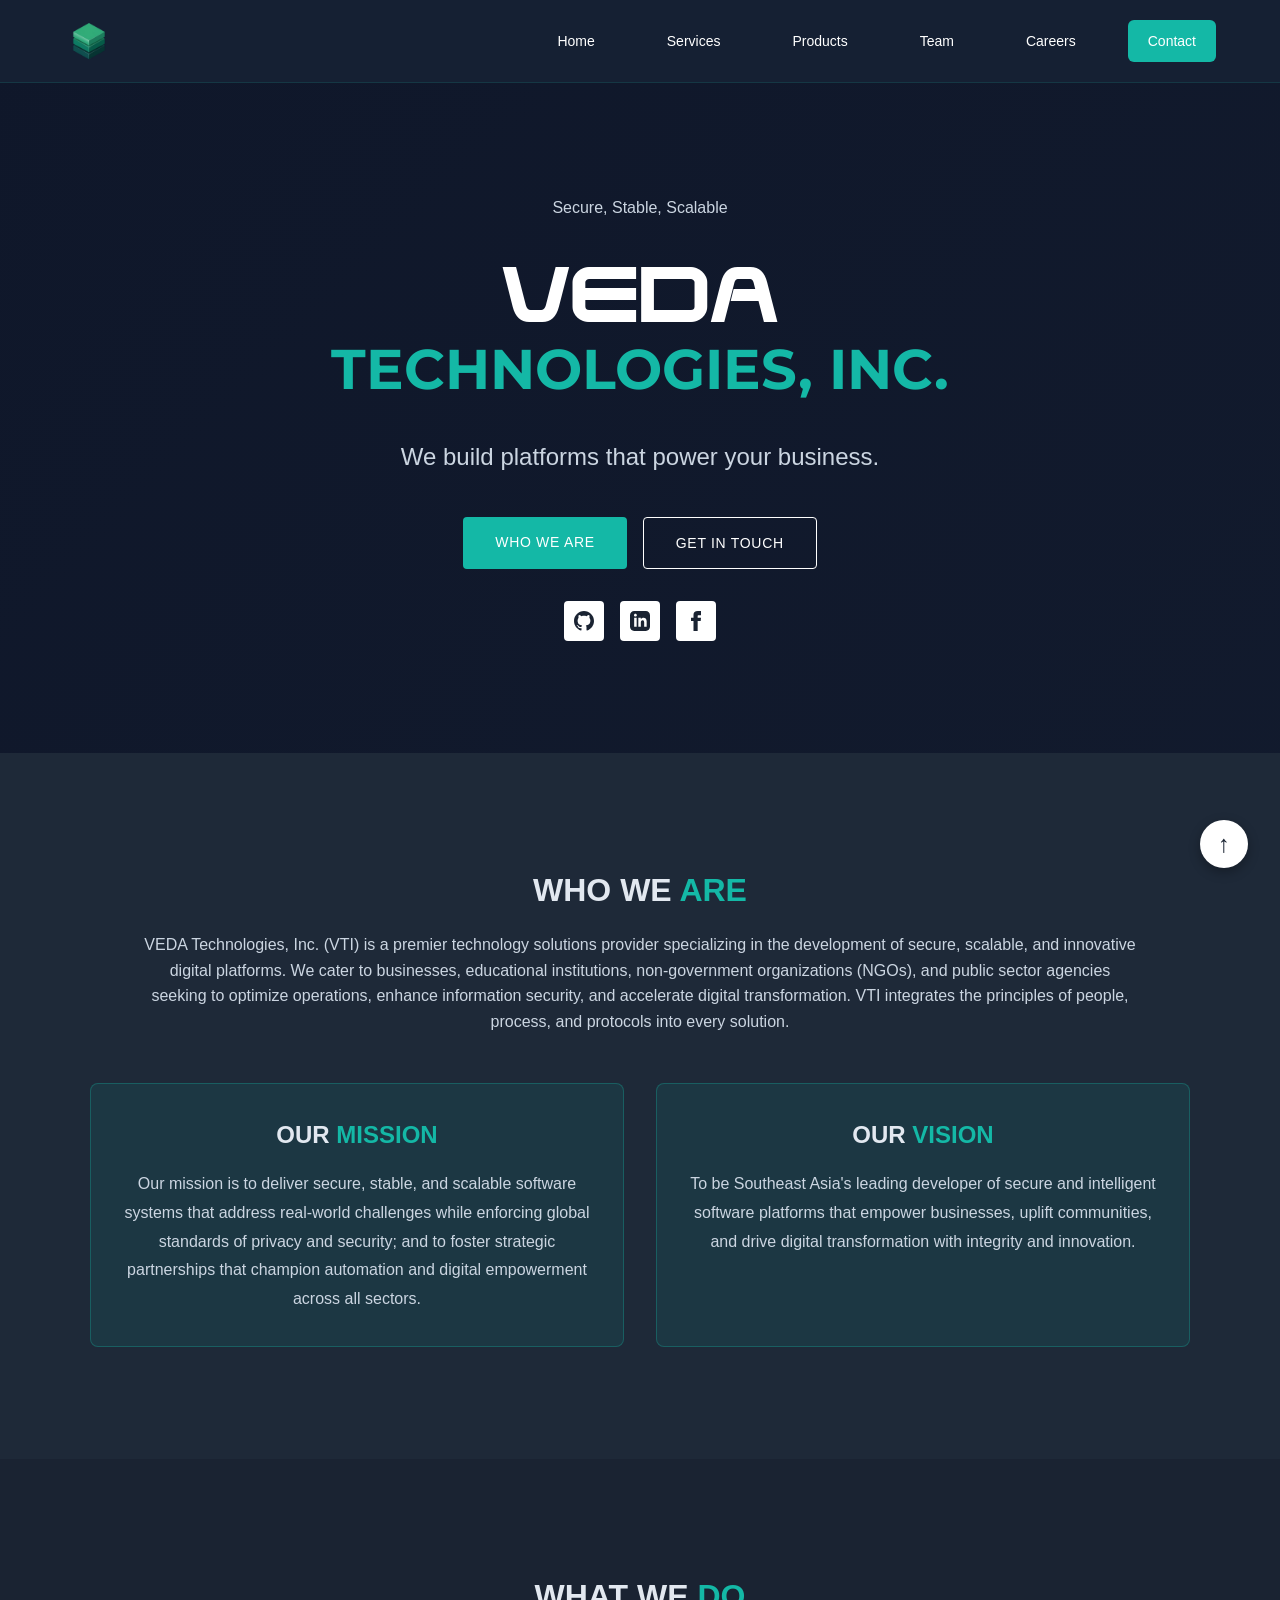
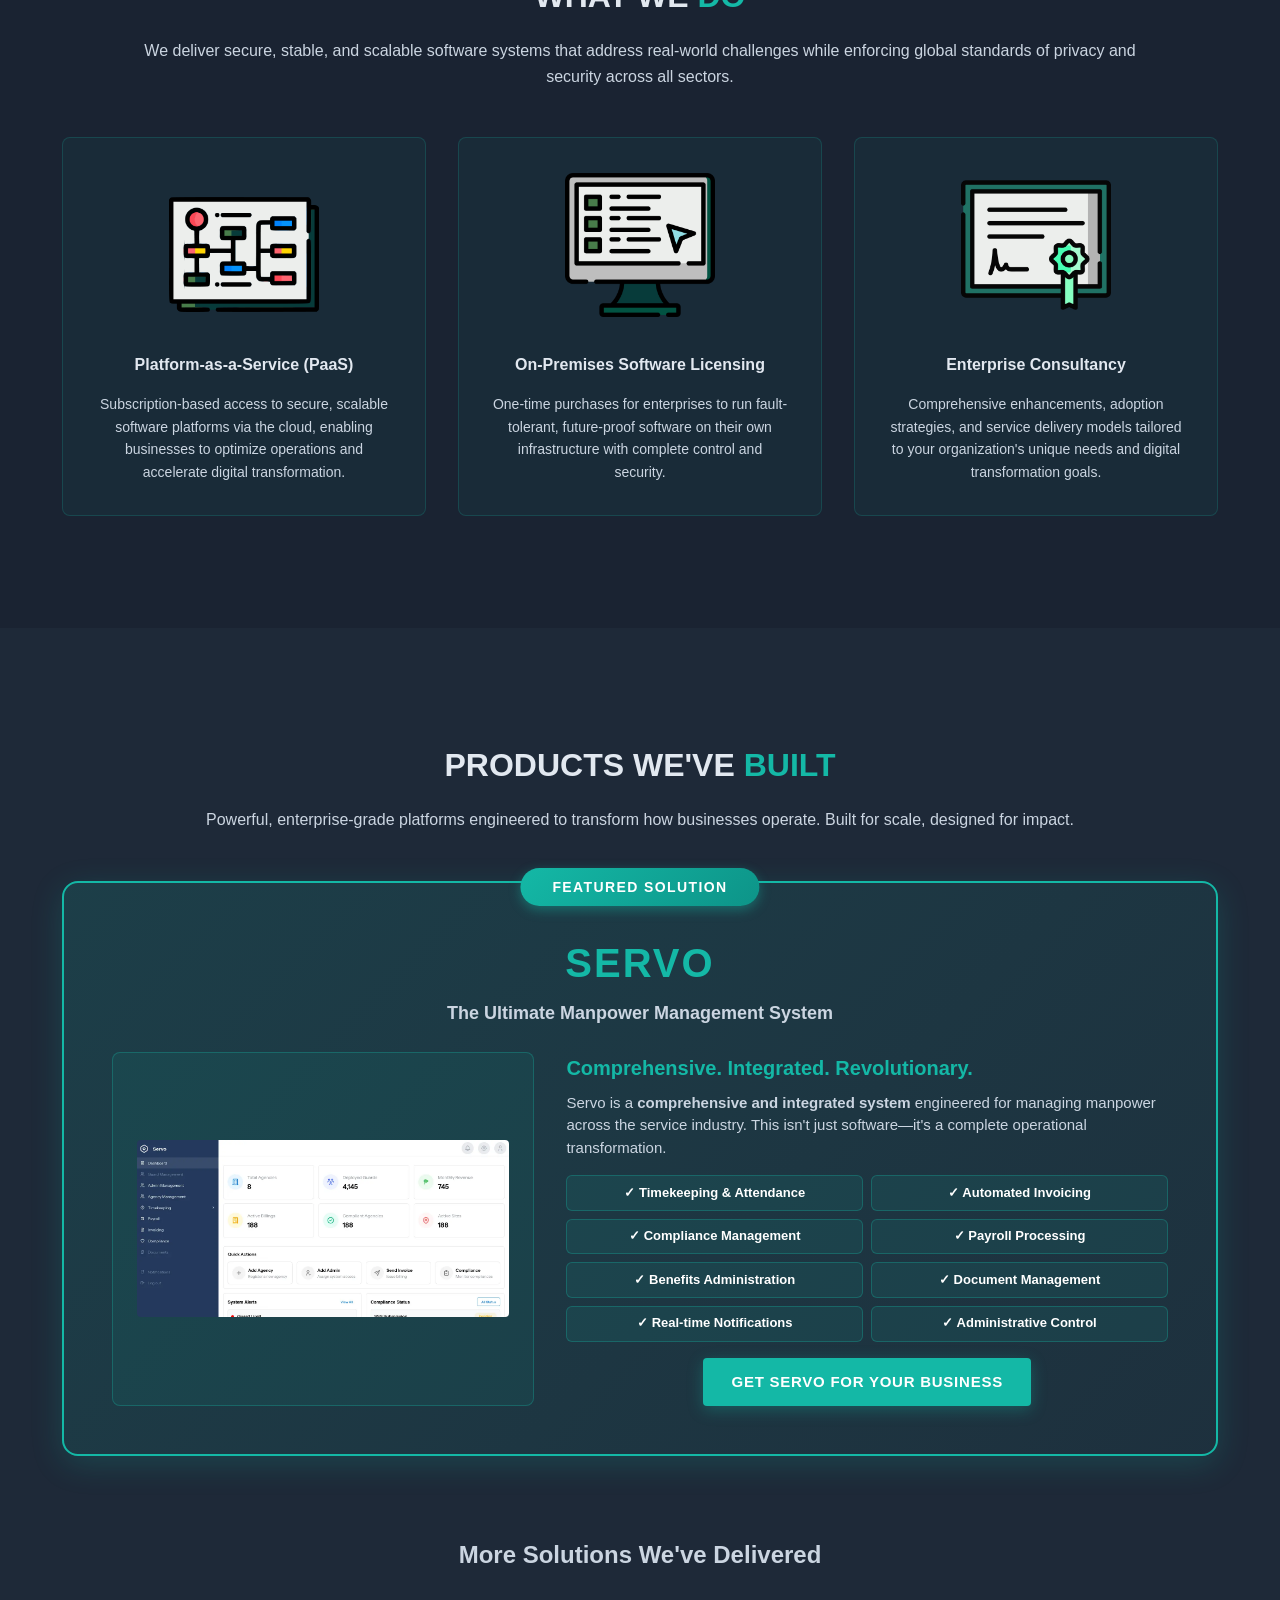
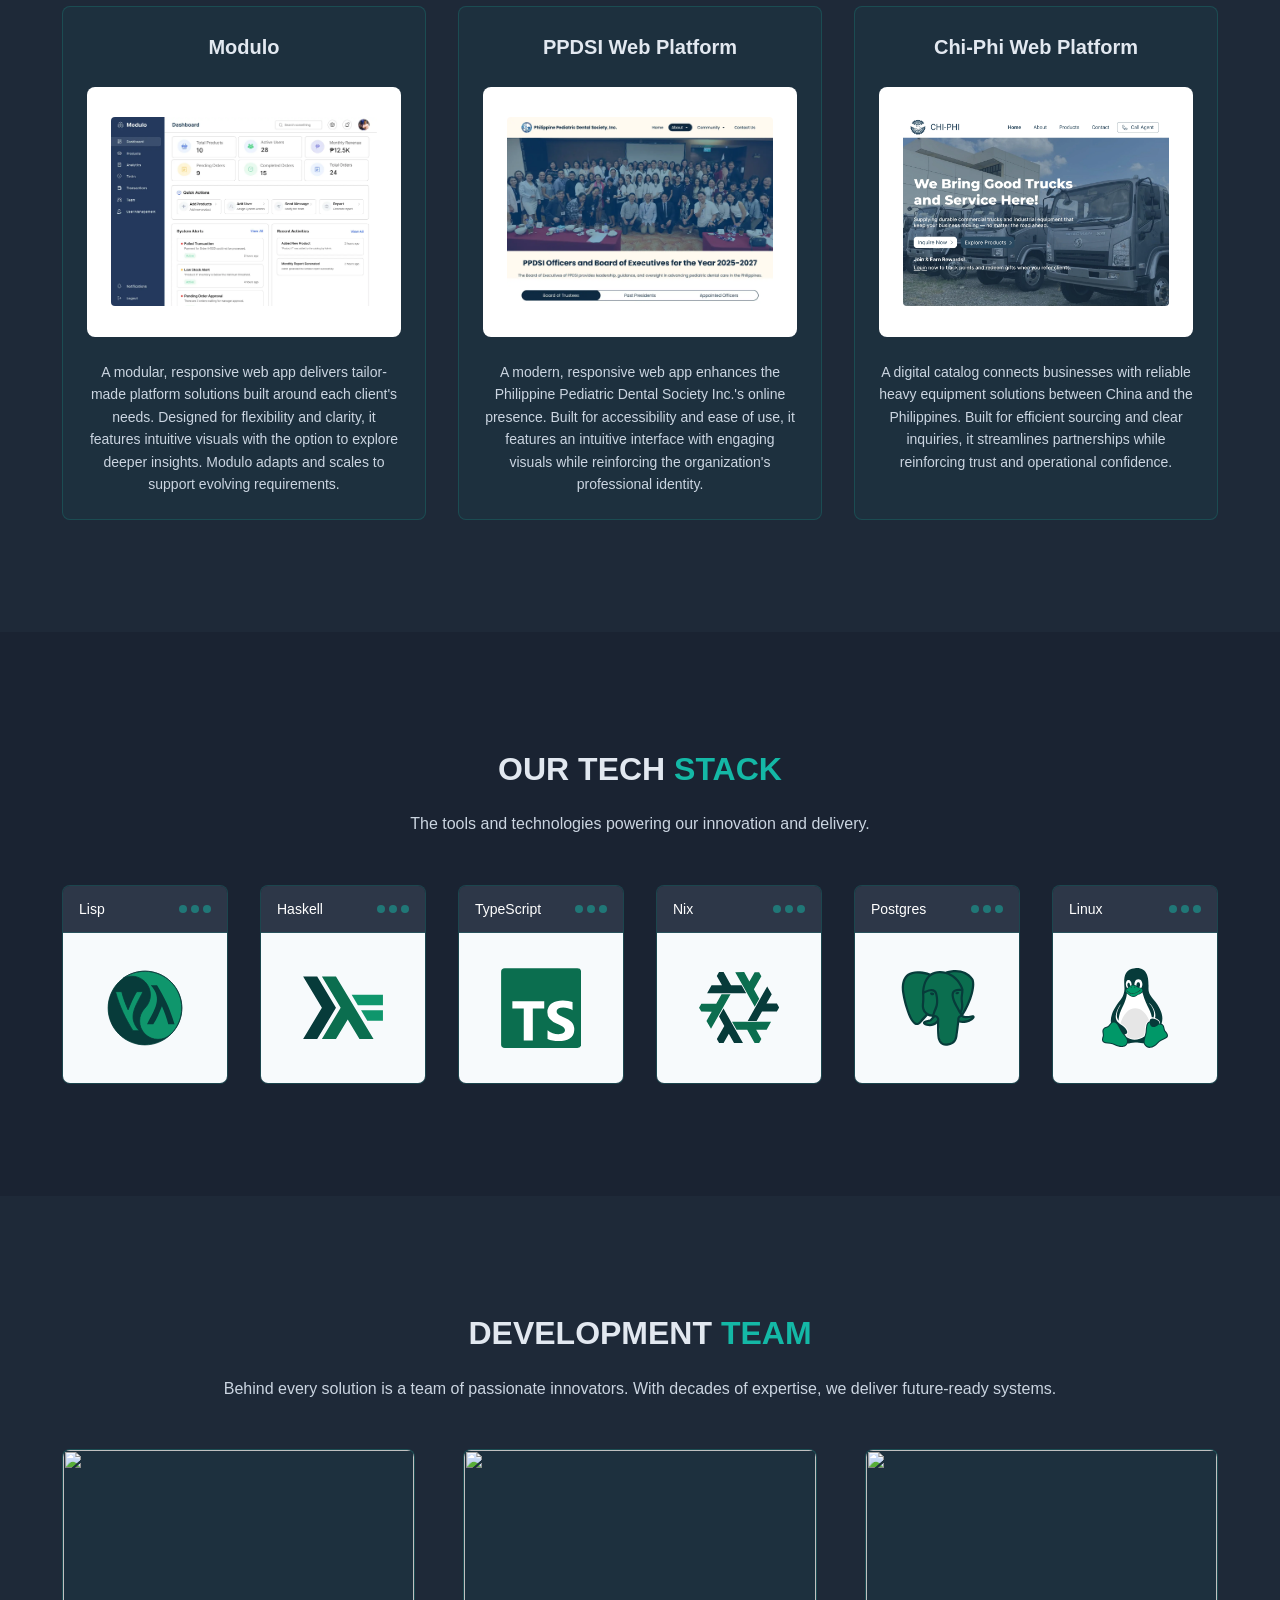
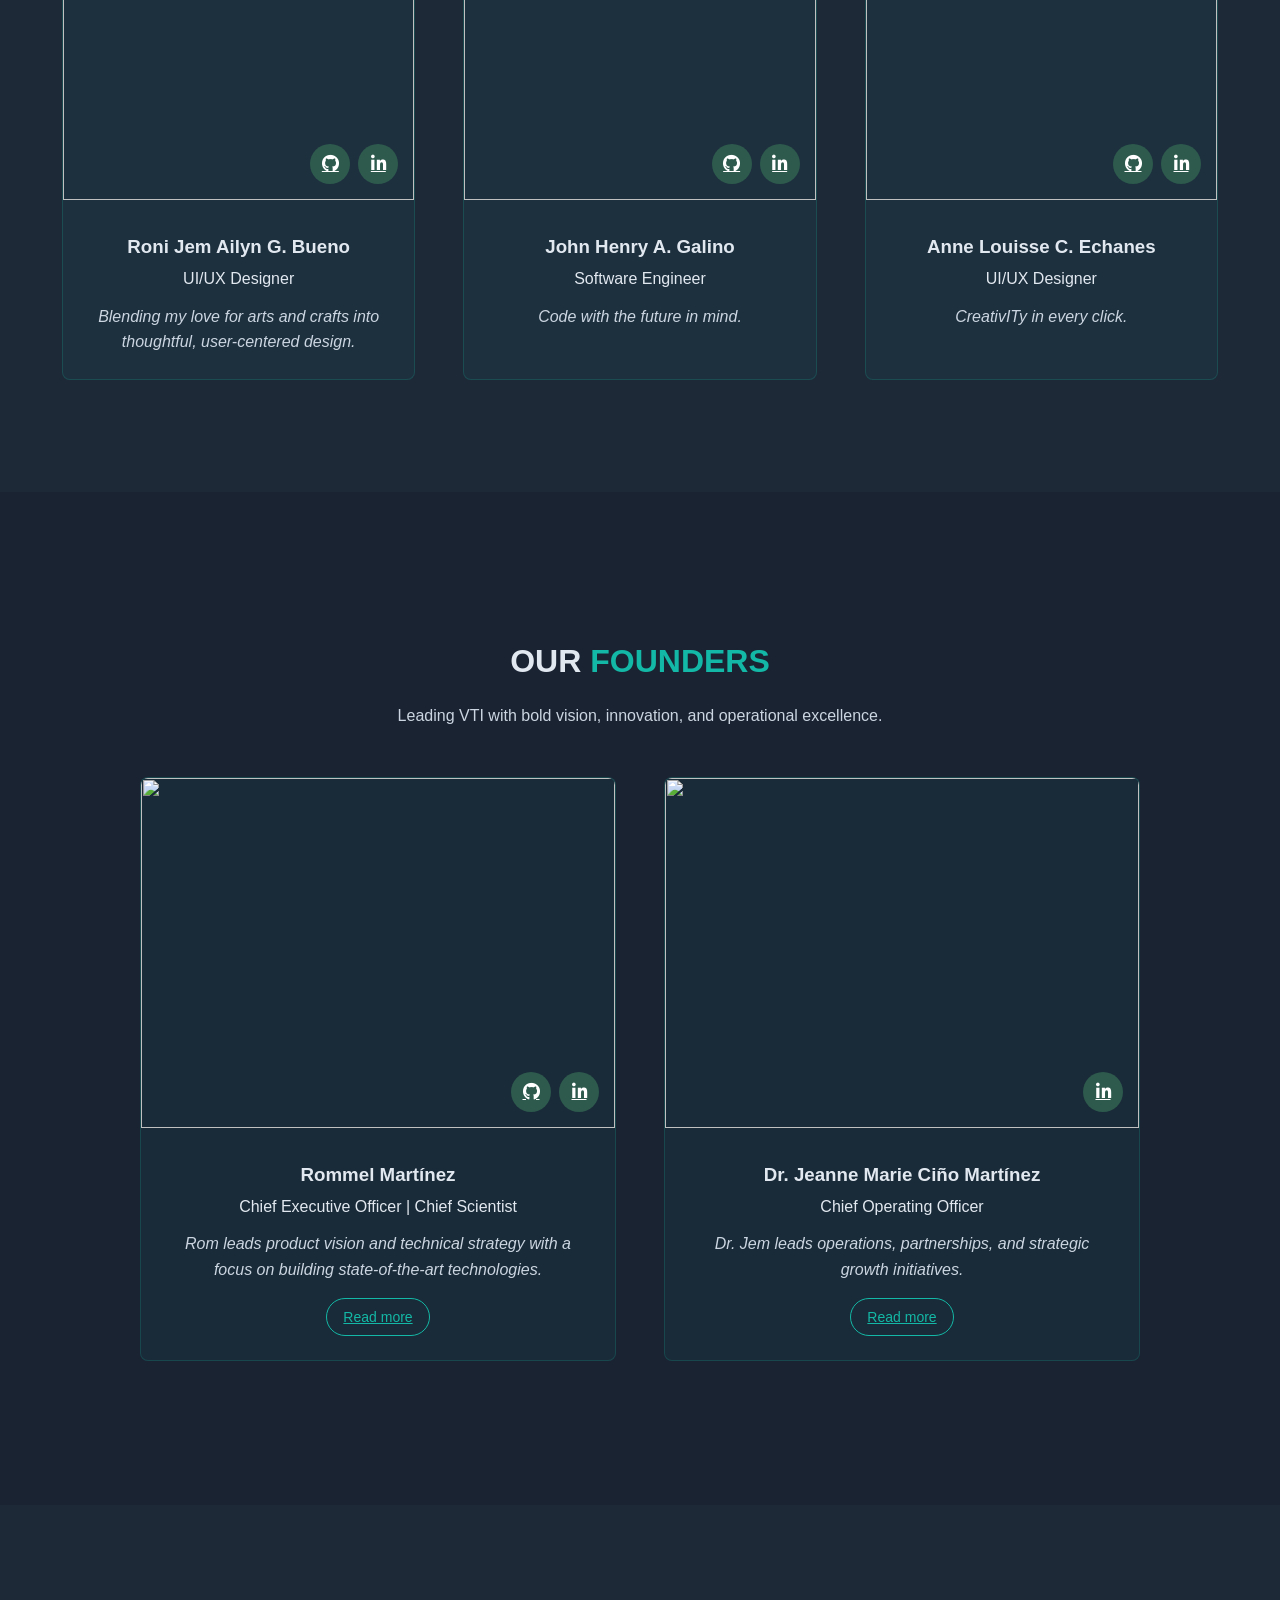
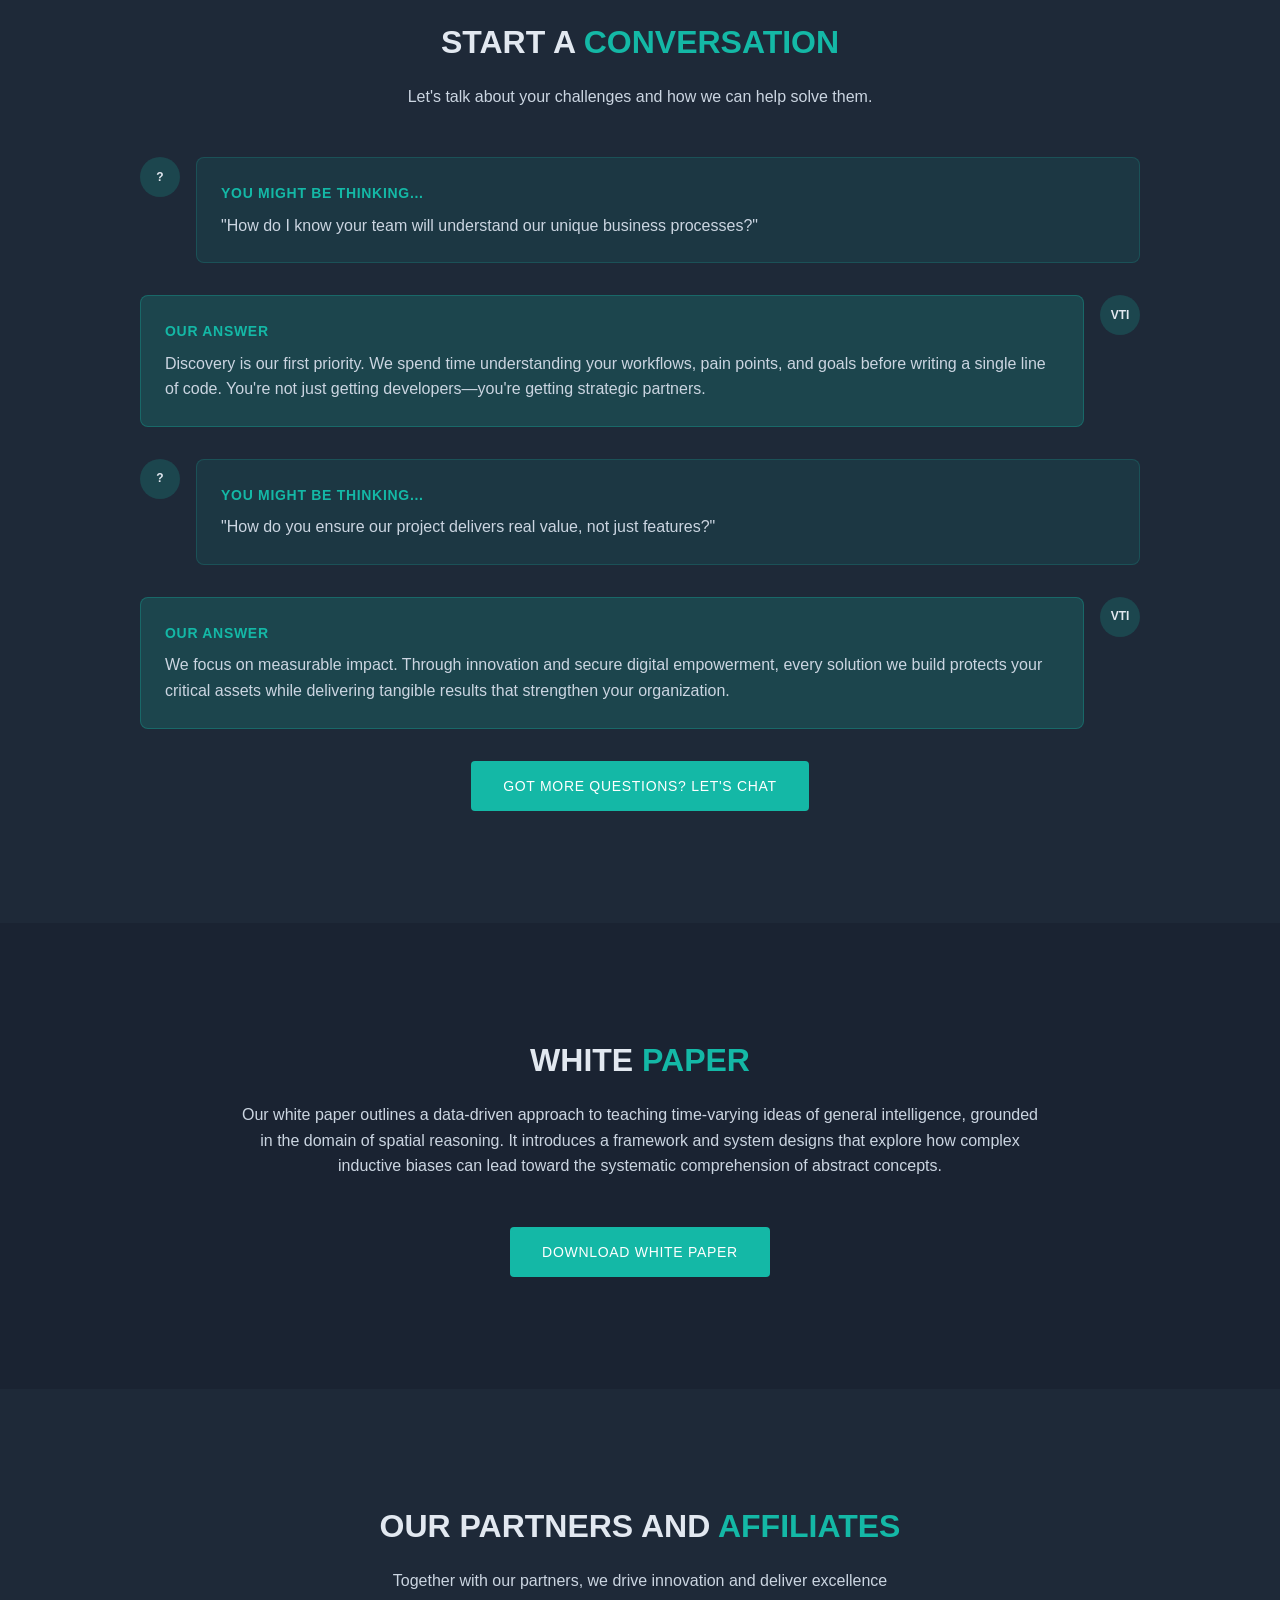
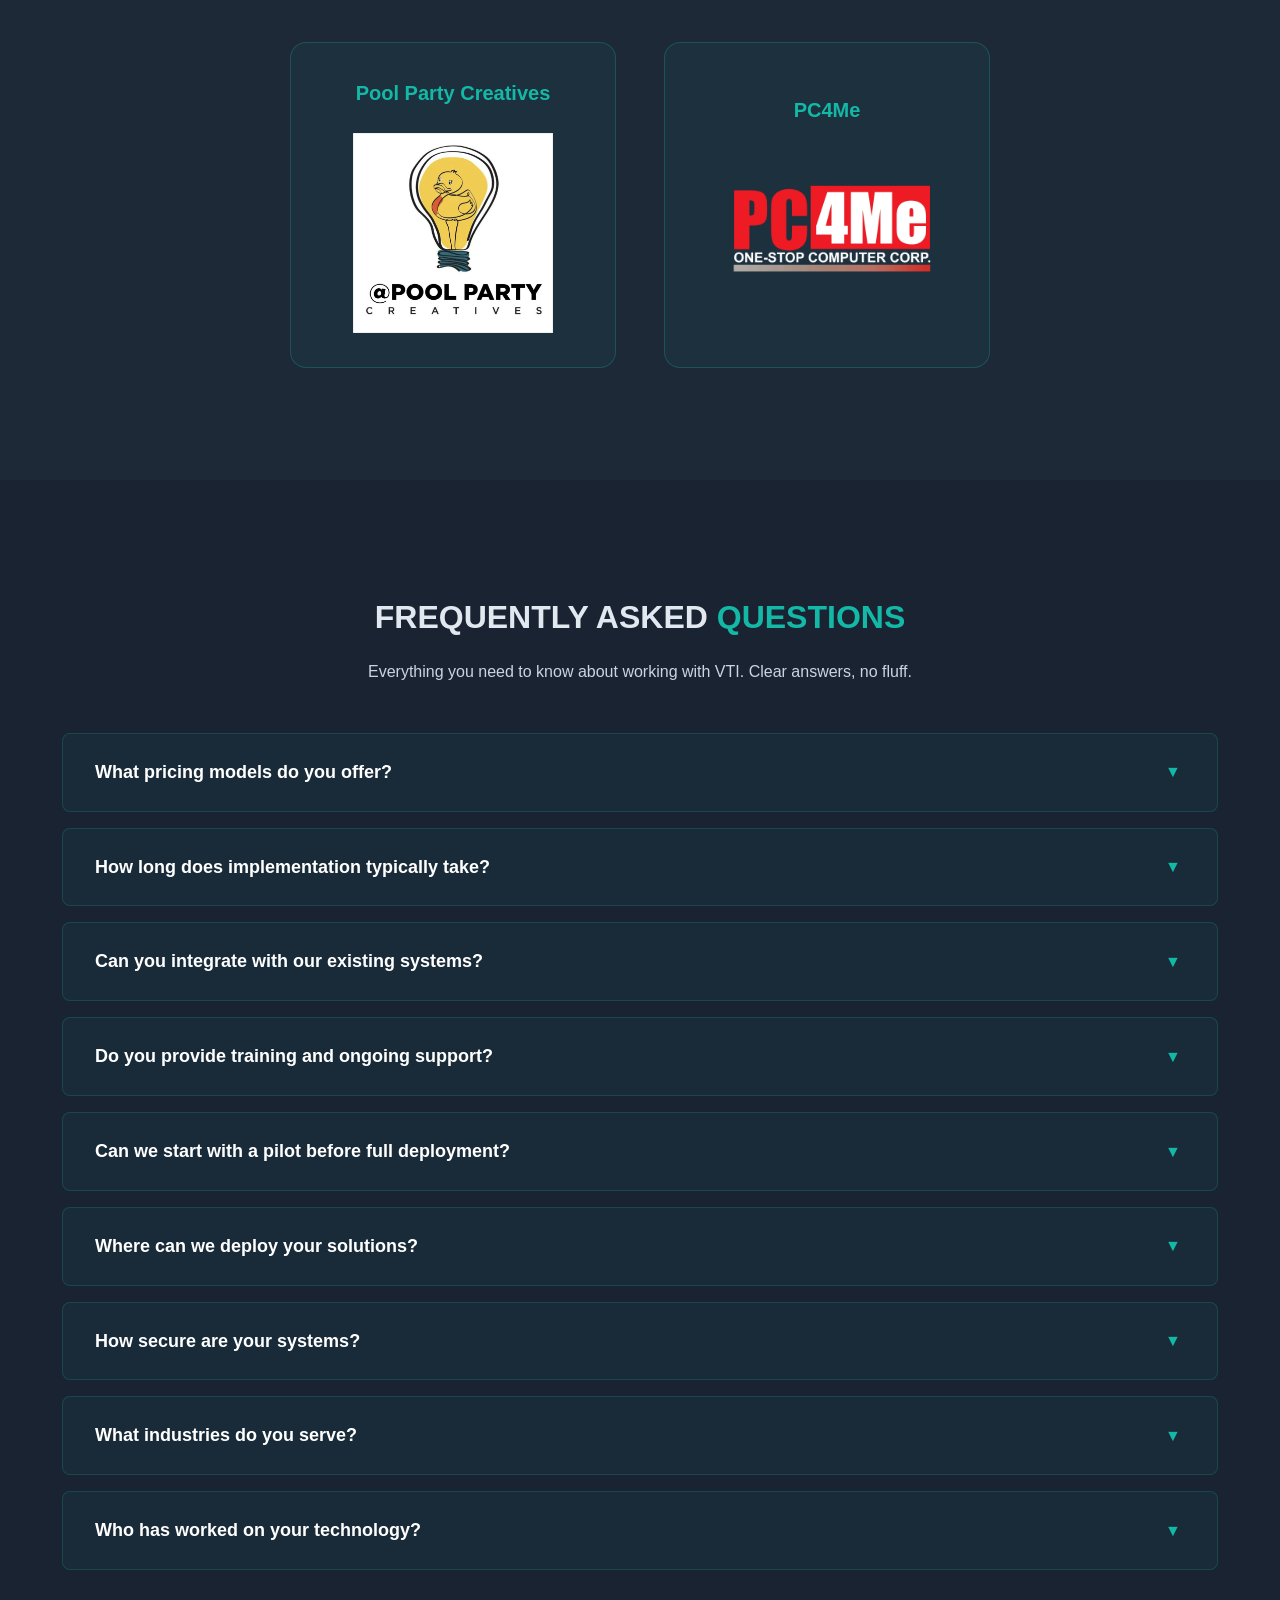
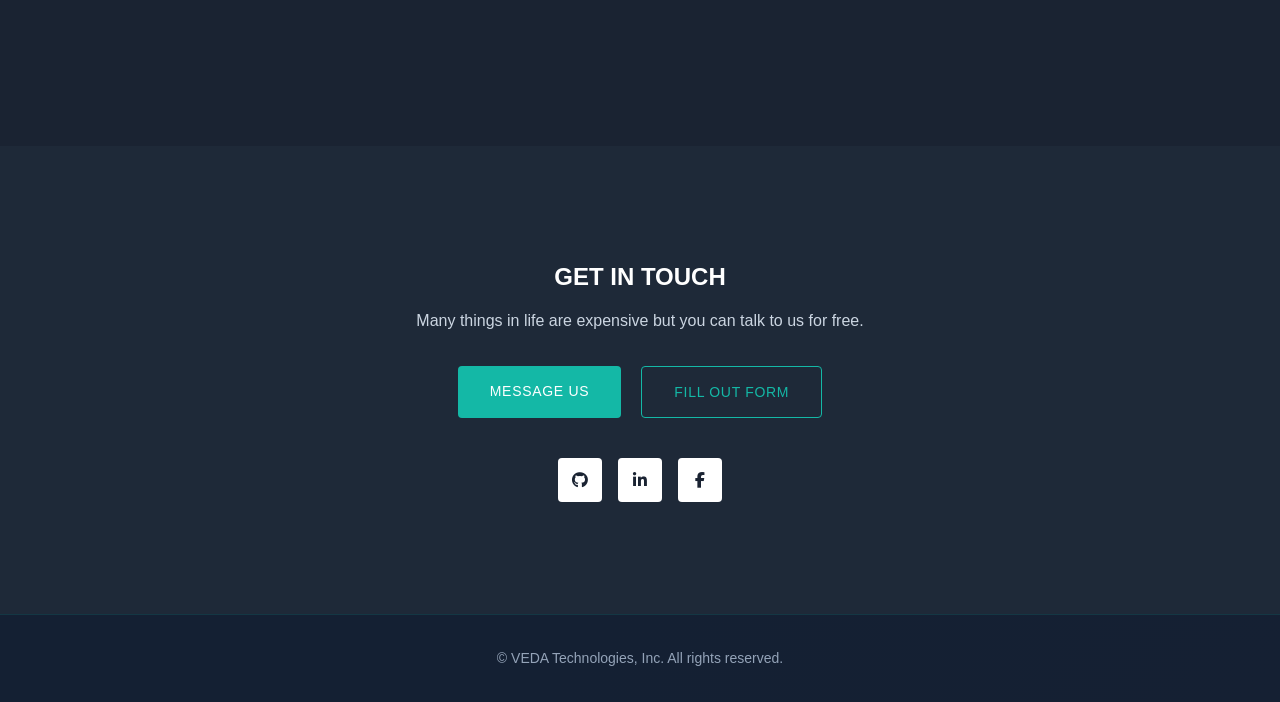
==== commit 407c3292: "[pages] change typefaces, add servo, add faq, update what we do section" ====
--- a/index.html
+++ b/index.html
@@ -31,6 +31,7 @@
     
     <!-- Font Awesome -->
     <link rel="stylesheet" href="https://cdnjs.cloudflare.com/ajax/libs/font-awesome/6.5.1/css/all.min.css">
+
 </head>
 <body>
     <!-- Navigation -->
@@ -113,43 +114,82 @@
     </section>
 
     <!-- WHAT WE DO -->
-    <section class="what-we-do" id="services">
-        <div class="container">
-            <h2 class="section-title">WHAT WE <span>DO</span></h2>
-            <p class="section-subtitle">
-                From tailored solutions to cutting-edge platforms, our offerings are designed to create lasting impact and drive 
-                meaningful results across industries.
-            </p>
-            
-            <div class="services-grid">
-                <div class="service-card">
-                    <img src="images/icons/information-mapping.webp" alt="Information Mapping Systems" class="service-image">
-                    <h3>Information Mapping Systems</h3>
-                    <p>Discover new ideas through context and meanings, creating dynamic networks from active information.</p>
-                </div>
-                
-                <div class="service-card">
-                    <img src="images/icons/monitor.webp" alt="Enterprise Systems Development" class="service-image">
-                    <h3>Enterprise Systems Development</h3>
-                    <p>Fault-tolerant systems built to last, tailored for enterprise needs, helping organizations modernize and streamline operations.</p>
-                </div>
-                
-                <div class="service-card">
-                    <img src="images/icons/certificate.webp" alt="Training and Consultancy" class="service-image">
-                    <h3>Training and Consultancy</h3>
-                    <p>Empower teams with technical expertise, guidance, and digital transformation support.</p>
-                </div>
-            </div>
-        </div>
-    </section>
+<section class="what-we-do" id="services">
+    <div class="container">
+        <h2 class="section-title">WHAT WE <span>DO</span></h2>
+        <p class="section-subtitle">
+            We deliver secure, stable, and scalable software systems that address real-world challenges while enforcing 
+            global standards of privacy and security across all sectors.
+        </p>
+        
+        <div class="services-grid">
+            <div class="service-card">
+                <img src="images/icons/information-mapping.webp" alt="Platform as a Service" class="service-image">
+                <h3>Platform-as-a-Service (PaaS)</h3>
+                <p>Subscription-based access to secure, scalable software platforms via the cloud, enabling businesses to optimize operations and accelerate digital transformation.</p>
+            </div>
+            
+            <div class="service-card">
+                <img src="images/icons/monitor.webp" alt="On-Premises Software Licensing" class="service-image">
+                <h3>On-Premises Software Licensing</h3>
+                <p>One-time purchases for enterprises to run fault-tolerant, future-proof software on their own infrastructure with complete control and security.</p>
+            </div>
+            
+            <div class="service-card">
+                <img src="images/icons/certificate.webp" alt="Enterprise Consultancy" class="service-image">
+                <h3>Enterprise Consultancy</h3>
+                <p>Comprehensive enhancements, adoption strategies, and service delivery models tailored to your organization's unique needs and digital transformation goals.</p>
+            </div>
+        </div>
+    </div>
+</section>
 
     <!-- PRODUCTS WE'VE BUILT -->
 <section class="products" id="products">
     <div class="container">
         <h2 class="section-title">PRODUCTS WE'VE <span>BUILT</span></h2>
         <p class="section-subtitle">
-            Secure, stable, and scalable platforms built for modern organizations.
+            Powerful, enterprise-grade platforms engineered to transform how businesses operate. Built for scale, designed for impact.
         </p>
+        
+        <!-- SERVO - SPOTLIGHT PRODUCT -->
+        <div class="spotlight-product">
+            <div class="spotlight-badge">FEATURED SOLUTION</div>
+            <h3 class="spotlight-title">Servo</h3>
+            <p class="spotlight-tagline">The Ultimate Manpower Management System</p>
+            
+            <div class="spotlight-content-landscape">
+                <div class="spotlight-image-container-wide" onclick="openLightbox('images/products/servo.webp')">
+                    <img src="images/products/servo.webp" alt="Servo Dashboard" class="spotlight-image">
+                    <div class="image-overlay">
+                        <span class="zoom-icon"></span>
+                    </div>
+                </div>
+                
+                <div class="spotlight-description">
+                    <h4>Comprehensive. Integrated. Revolutionary.</h4>
+                    <p>Servo is a <strong>comprehensive and integrated system</strong> engineered for managing manpower across the service industry. This isn't just software—it's a complete operational transformation.</p>
+                    
+                    <div class="feature-highlights">
+                        <div class="feature-item">✓ Timekeeping & Attendance</div>
+                        <div class="feature-item">✓ Automated Invoicing</div>
+                        <div class="feature-item">✓ Compliance Management</div>
+                        <div class="feature-item">✓ Payroll Processing</div>
+                        <div class="feature-item">✓ Benefits Administration</div>
+                        <div class="feature-item">✓ Document Management</div>
+                        <div class="feature-item">✓ Real-time Notifications</div>
+                        <div class="feature-item">✓ Administrative Control</div>
+                    </div>
+                    
+                    <div class="spotlight-cta">
+                        <a href="#contact" class="btn btn-primary btn-large">Get Servo for Your Business</a>
+                    </div>
+                </div>
+            </div>
+        </div>
+        
+        <!-- OTHER PRODUCTS -->
+        <h3 class="section-subtitle" style="margin-top: 5rem; margin-bottom: 2rem; font-size: 1.5rem;">More Solutions We've Delivered</h3>
         
         <div class="products-grid">
             <div class="product-card">
@@ -370,7 +410,7 @@
         </p>
 
         <div class="founders-grid">
-            <!-- ROMMEL -->
+            <!-- SIR ROM -->
             <div class="team-card">
                 <div class="team-image-wrapper">
                     <img src="images/portrait/ebzzry.webp" class="team-image">
@@ -508,6 +548,126 @@
                     class="partner-logo"
                 >
             </a>
+        </div>
+    </div>
+</section>
+
+<!-- FREQUENTLY ASKED QUESTIONS -->
+<section class="faq-section" id="faq">
+    <div class="container">
+        <h2 class="section-title">FREQUENTLY ASKED <span>QUESTIONS</span></h2>
+        <p class="section-subtitle">
+            Everything you need to know about working with VTI. Clear answers, no fluff.
+        </p>
+        
+        <div class="faq-container">
+            <div class="faq-item">
+                <div class="faq-question" onclick="toggleFAQ(this)">
+                    <h3>What pricing models do you offer?</h3>
+                    <span class="faq-arrow">▼</span>
+                </div>
+                <div class="faq-answer">
+                    <div>
+                        <p>We offer flexible options: <strong>Platform-as-a-Service (PaaS)</strong> with subscription-based cloud access, <strong>On-Premises Licensing</strong> for one-time purchases to run on your infrastructure, and <strong>Enterprise Consultancy</strong> for custom enhancements and adoption support.</p>
+                    </div>
+                </div>
+            </div>
+
+            <div class="faq-item">
+                <div class="faq-question" onclick="toggleFAQ(this)">
+                    <h3>How long does implementation typically take?</h3>
+                    <span class="faq-arrow">▼</span>
+                </div>
+                <div class="faq-answer">
+                    <div>
+                        <p>Timelines vary by scope. We follow a phased approach: <strong>Alpha Testing</strong> with select partners, <strong>Beta Testing</strong> with pilot organizations, and <strong>Public Release</strong> for full commercial deployment. Core systems can be operational in 2-3 months, with enterprise solutions taking 4-6 months.</p>
+                    </div>
+                </div>
+            </div>
+
+            <div class="faq-item">
+                <div class="faq-question" onclick="toggleFAQ(this)">
+                    <h3>Can you integrate with our existing systems?</h3>
+                    <span class="faq-arrow">▼</span>
+                </div>
+                <div class="faq-answer">
+                    <div>
+                        <p>Absolutely. Whether it's legacy systems, third-party APIs, or existing databases, we ensure seamless integration. Our solutions are built to work harmoniously with your current infrastructure.</p>
+                    </div>
+                </div>
+            </div>
+
+            <div class="faq-item">
+                <div class="faq-question" onclick="toggleFAQ(this)">
+                    <h3>Do you provide training and ongoing support?</h3>
+                    <span class="faq-arrow">▼</span>
+                </div>
+                <div class="faq-answer">
+                    <div>
+                        <p>Yes. We provide comprehensive training for your team, complete documentation, and structured support packages. Your success is our priority—we're with you long after deployment through quarterly updates and dedicated assistance.</p>
+                    </div>
+                </div>
+            </div>
+
+            <div class="faq-item">
+                <div class="faq-question" onclick="toggleFAQ(this)">
+                    <h3>Can we start with a pilot before full deployment?</h3>
+                    <span class="faq-arrow">▼</span>
+                </div>
+                <div class="faq-answer">
+                    <div>
+                        <p>Definitely. We recommend phased rollouts and pilot programs. Start small, validate the impact, then scale confidently. This approach minimizes risk and proves ROI before major investment.</p>
+                    </div>
+                </div>
+            </div>
+
+            <div class="faq-item">
+                <div class="faq-question" onclick="toggleFAQ(this)">
+                    <h3>Where can we deploy your solutions?</h3>
+                    <span class="faq-arrow">▼</span>
+                </div>
+                <div class="faq-answer">
+                    <div>
+                        <p>Your choice: <strong>Cloud-based</strong> for flexibility and scalability, or <strong>On-Premises</strong> for complete control and security. We support hybrid deployments too, giving you the best of both worlds.</p>
+                    </div>
+                </div>
+            </div>
+
+            <div class="faq-item">
+                <div class="faq-question" onclick="toggleFAQ(this)">
+                    <h3>How secure are your systems?</h3>
+                    <span class="faq-arrow">▼</span>
+                </div>
+                <div class="faq-answer">
+                    <div>
+                        <p>Security is non-negotiable. We enforce <strong>global standards of privacy and security</strong> at every layer. Your sensitive data never touches third-party AI services—it stays airtight within your infrastructure.</p>
+                    </div>
+                </div>
+            </div>
+
+            <div class="faq-item">
+                <div class="faq-question" onclick="toggleFAQ(this)">
+                    <h3>What industries do you serve?</h3>
+                    <span class="faq-arrow">▼</span>
+                </div>
+                <div class="faq-answer">
+                    <div>
+                        <p>We serve diverse sectors: <strong>Security Agencies, Utilities, Manufacturing, Healthcare, Government, NGOs, SMEs, Large Enterprises, Hotels, Restaurants, Power Distribution, and more</strong>. If you need secure, scalable systems, we've got you covered.</p>
+                    </div>
+                </div>
+            </div>
+
+            <div class="faq-item">
+                <div class="faq-question" onclick="toggleFAQ(this)">
+                    <h3>Who has worked on your technology?</h3>
+                    <span class="faq-arrow">▼</span>
+                </div>
+                <div class="faq-answer">
+                    <div>
+                        <p>Our Chief Scientist brings <strong>30 years of experience</strong> and has collaborated with scientists and engineers from <strong>MIT, Carnegie Mellon, University of Illinois CSL, and École Nationale Supérieure des Télécommunications</strong>. World-class expertise, Filipino innovation.</p>
+                    </div>
+                </div>
+            </div>
         </div>
     </div>
 </section>
@@ -591,6 +751,21 @@
                 closeLightbox();
             }
         });
+
+        function toggleFAQ(questionElement) {
+        const faqItem = questionElement.closest('.faq-item');
+        const wasActive = faqItem.classList.contains('active');
+        
+        // Close all FAQ items
+        document.querySelectorAll('.faq-item').forEach(item => {
+            item.classList.remove('active');
+        });
+        
+        // Open clicked item if it wasn't already open
+        if (!wasActive) {
+            faqItem.classList.add('active');
+        }
+    }
     </script>
 </body>
 </html>
--- a/css/styles.css
+++ b/css/styles.css
@@ -1,3 +1,24 @@
+/* Import Google Fonts */
+@import url('https://fonts.googleapis.com/css2?family=Montserrat:wght@400;500;600;700;800&display=swap');
+
+/* Import Saved By Zero */
+@font-face {
+    font-family: 'Saved By Zero';
+    src: url('../fonts/saved-by-zero-webfont.woff2') format('woff2'),
+         url('../fonts/saved-by-zero-webfont.woff') format('woff'),
+         url('../fonts/saved-by-zero.ttf') format('truetype');
+    font-weight: normal;
+    font-style: normal;
+}
+
+/* Import Montserrat (local) */
+@font-face {
+    font-family: 'Montserrat';
+    src: url('../fonts/montserrat-ace-regular.otf') format('opentype');
+    font-weight: 400;
+    font-style: normal;
+}
+
 /* Reset & Base Styles */
 * {
     margin: 0;
@@ -126,6 +147,7 @@
 }
 
 .hero h1 {
+    font-family: 'Saved By Zero', sans-serif;
     font-size: 4.5rem;
     font-weight: 700;
     margin-bottom: -0.5rem;
@@ -134,6 +156,7 @@
 }
 
 .hero h2 {
+    font-family: 'Montserrat', sans-serif;
     font-size: 3.5rem;
     font-weight: 700;
     color: #14b8a6;
@@ -246,6 +269,7 @@
 /* WHO WE ARE */
 .who-we-are {
     background: #1e2938;
+    padding: 2rem 0;
 }
 
 .mission-vision-grid {
@@ -281,6 +305,7 @@
 /* WHAT WE DO */
 .what-we-do {
     background: #1a2332;
+    padding: 2rem 0;
 }
 
 .services-grid {
@@ -319,6 +344,7 @@
 /* PRODUCTS WE'VE BUILT */
 .products {
     background: #1e2938;
+    padding: 2rem 0;
 }
 
 .products-grid {
@@ -367,9 +393,193 @@
     line-height: 1.6;
 }
 
+/* SPOTLIGHT PRODUCT */
+.spotlight-product {
+    background: linear-gradient(135deg, rgba(20, 184, 166, 0.15) 0%, rgba(20, 184, 166, 0.05) 100%);
+    border: 2px solid #14b8a6;
+    border-radius: 1rem;
+    padding: 3rem;
+    margin-bottom: 4rem;
+    position: relative;
+    box-shadow: 0 8px 32px rgba(20, 184, 166, 0.2);
+}
+
+.spotlight-badge {
+    position: absolute;
+    top: -15px;
+    left: 50%;
+    transform: translateX(-50%);
+    background: linear-gradient(135deg, #14b8a6 0%, #0d9488 100%);
+    color: #fff;
+    padding: 0.5rem 2rem;
+    border-radius: 2rem;
+    font-weight: 700;
+    font-size: 0.875rem;
+    letter-spacing: 0.1em;
+    box-shadow: 0 4px 12px rgba(20, 184, 166, 0.4);
+}
+
+.spotlight-title {
+    font-size: 2.5rem;
+    font-weight: 800;
+    text-align: center;
+    color: #14b8a6;
+    margin-bottom: 0.25rem;
+    text-transform: uppercase;
+    letter-spacing: 0.05em;
+}
+
+.spotlight-tagline {
+    text-align: center;
+    font-size: 1.125rem;
+    color: #cbd5e1;
+    margin-bottom: 1.5rem;
+    font-weight: 600;
+}
+
+.spotlight-content-landscape {
+    display: flex;
+    flex-direction: row;
+    gap: 2rem;
+    align-items: stretch;
+}
+
+.spotlight-image-container-wide {
+    background: rgba(20, 184, 166, 0.08);
+    border: 1px solid rgba(20, 184, 166, 0.3);
+    border-radius: 0.5rem;
+    padding: 1.5rem;
+    position: relative;
+    cursor: pointer;
+    overflow: hidden;
+    flex: 0 0 40%;
+    max-width: 40%;
+    display: flex;
+    align-items: center;
+    justify-content: center;
+}
+
+.spotlight-image-container-wide .spotlight-image {
+    width: 100%;
+    height: auto;
+    border-radius: 0.25rem;
+    display: block;
+}
+
+.spotlight-description {
+    flex: 1;
+    display: flex;
+    flex-direction: column;
+}
+
+.spotlight-description h4 {
+    font-size: 1.25rem;
+    color: #14b8a6;
+    margin-bottom: 0.5rem;
+    font-weight: 700;
+}
+
+.spotlight-description p {
+    font-size: 0.938rem;
+    line-height: 1.5;
+    color: #cbd5e1;
+    margin-bottom: 1rem;
+}
+
+.spotlight-cta {
+    margin-top: auto;
+    text-align: center;
+}
+
+.feature-highlights {
+    display: grid;
+    grid-template-columns: repeat(2, 1fr);
+    gap: 0.5rem;
+    margin-bottom: 1rem;
+}
+
+.feature-item {
+    background: rgba(20, 184, 166, 0.1);
+    border: 1px solid rgba(20, 184, 166, 0.3);
+    padding: 0.4rem 0.6rem;
+    border-radius: 0.375rem;
+    font-size: 0.813rem;
+    font-weight: 600;
+    color: #fff;
+    text-align: center;
+}
+
+.modular-message {
+    background: rgba(20, 184, 166, 0.2);
+    border-left: 4px solid #14b8a6;
+    padding: 0.75rem;
+    border-radius: 0.375rem;
+    font-size: 0.875rem !important;
+    margin-bottom: 1rem !important;
+}
+
+.industries-served {
+    background: rgba(20, 184, 166, 0.05);
+    padding: 0.75rem;
+    border-radius: 0.5rem;
+    margin-bottom: 1rem;
+}
+
+.industries-served h5 {
+    color: #14b8a6;
+    font-size: 0.938rem;
+    margin-bottom: 0.5rem;
+    font-weight: 700;
+}
+
+.industries-served p {
+    color: #cbd5e1;
+    font-size: 0.813rem;
+    margin: 0 !important;
+}
+
+.btn-large {
+    padding: 0.75rem 1.75rem;
+    font-size: 0.938rem;
+    font-weight: 700;
+    box-shadow: 0 4px 16px rgba(20, 184, 166, 0.3);
+}
+
+.btn-large:hover {
+    transform: translateY(-2px);
+    box-shadow: 0 6px 20px rgba(20, 184, 166, 0.4);
+}
+
+/* Responsive Spotlight */
+@media (max-width: 968px) {
+    .spotlight-title {
+        font-size: 2rem;
+    }
+    
+    .spotlight-content-landscape {
+        flex-direction: column;
+    }
+    
+    .spotlight-image-container-wide {
+        flex: 1;
+        max-width: 100%;
+    }
+    
+    .feature-highlights {
+        grid-template-columns: repeat(2, 1fr);
+    }
+}
+
+@media (max-width: 640px) {
+    .feature-highlights {
+        grid-template-columns: 1fr;
+    }
+}
+
 /* TECH STACK */
 .tech-stack {
     background: #1a2332;
+    padding: 2rem 0;
 }
 
 .tech-grid {
@@ -444,7 +654,7 @@
 /* TEAM */
 .team {
     background: #1e2938;
-    padding-top: 6rem;
+    padding: 2rem 0;
 }
 
 .team-grid {
@@ -524,7 +734,7 @@
 /* FOUNDERS */
 .founders {
     background: #1a2332;
-    padding-top: 6rem;
+    padding-top: 2rem 0;
 }
 
 .founders-grid {
@@ -559,6 +769,7 @@
 /* CONVERSATION */
 .conversation {
     background: #1e2938;
+    padding: 2rem 0;
 }
 
 .dialog-container {
@@ -625,6 +836,7 @@
 /* WHITE PAPER */
 .white-paper {
     background: #1a2332;
+    padding: 2rem 0;
 }
 
 .white-paper-content {
@@ -640,7 +852,7 @@
 /* PARTNERS */
 .partners {
     background: #1e2938;
-    padding: 6rem 0;
+    padding: 2rem 0;
 }
 
 .partners-grid {
@@ -691,8 +903,8 @@
 
 /* GET IN TOUCH */
 .contact-section {
-    background: #1a2332;
-    padding: 6rem 0;
+    background: #1e2938;
+    padding: 2rem 0;
     text-align: center;
 }
 
@@ -748,6 +960,120 @@
     background: #14b8a6;
     color: #fff;
     transform: translateY(-2px);
+}
+
+/* FAQ SECTION */
+.faq-section {
+    background: #1a2332;
+    padding: 2rem 0;
+}
+
+.faq-container {
+    max-width: 1200px;
+    margin: 0 auto 4rem;
+}
+
+.faq-item {
+    background: rgba(20, 184, 166, 0.05);
+    border: 1px solid rgba(20, 184, 166, 0.2);
+    border-radius: 0.5rem;
+    margin-bottom: 1rem;
+    overflow: hidden;
+    transition: all 0.3s;
+}
+
+.faq-item:hover {
+    border-color: rgba(20, 184, 166, 0.4);
+}
+
+.faq-question {
+    display: flex;
+    justify-content: space-between;
+    align-items: center;
+    padding: 1.5rem 2rem;
+    cursor: pointer;
+    user-select: none;
+}
+
+.faq-question h3 {
+    font-size: 1.125rem;
+    font-weight: 600;
+    color: #fff;
+    margin: 0;
+    flex: 1;
+    padding-right: 2rem;
+}
+
+.faq-arrow {
+    color: #14b8a6;
+    font-size: 1rem;
+    transition: transform 0.25s ease;
+    flex-shrink: 0;
+    width: 24px;
+    height: 24px;
+    display: flex;
+    align-items: center;
+    justify-content: center;
+}
+
+.faq-item.active .faq-arrow {
+    transform: rotate(180deg);
+}
+
+.faq-answer {
+    display: grid;
+    grid-template-rows: 0fr;
+    transition: grid-template-rows 0.25s ease;
+}
+
+.faq-item.active .faq-answer {
+    grid-template-rows: 1fr;
+}
+
+.faq-answer > div {
+    overflow: hidden;
+}
+
+.faq-answer p {
+    font-size: 1rem;
+    line-height: 1.7;
+    color: #cbd5e1;
+    margin: 0;
+    padding: 0 2rem 1.5rem 2rem;
+}
+
+.faq-answer strong {
+    color: #fff;
+    font-weight: 600;
+}
+
+.faq-cta {
+    text-align: center;
+    background: rgba(20, 184, 166, 0.1);
+    border: 1px solid rgba(20, 184, 166, 0.3);
+    border-radius: 0.5rem;
+    padding: 3rem;
+}
+
+.faq-cta p {
+    font-size: 1.25rem;
+    color: #cbd5e1;
+    margin-bottom: 1.5rem;
+}
+
+/* Responsive FAQ */
+@media (max-width: 768px) {
+    .faq-question {
+        padding: 1.25rem 1.5rem;
+    }
+    
+    .faq-question h3 {
+        font-size: 1rem;
+    }
+    
+    .faq-answer p {
+        padding: 0 1.5rem 1.25rem 1.5rem;
+    }
 }
 
 /* Index Footer */
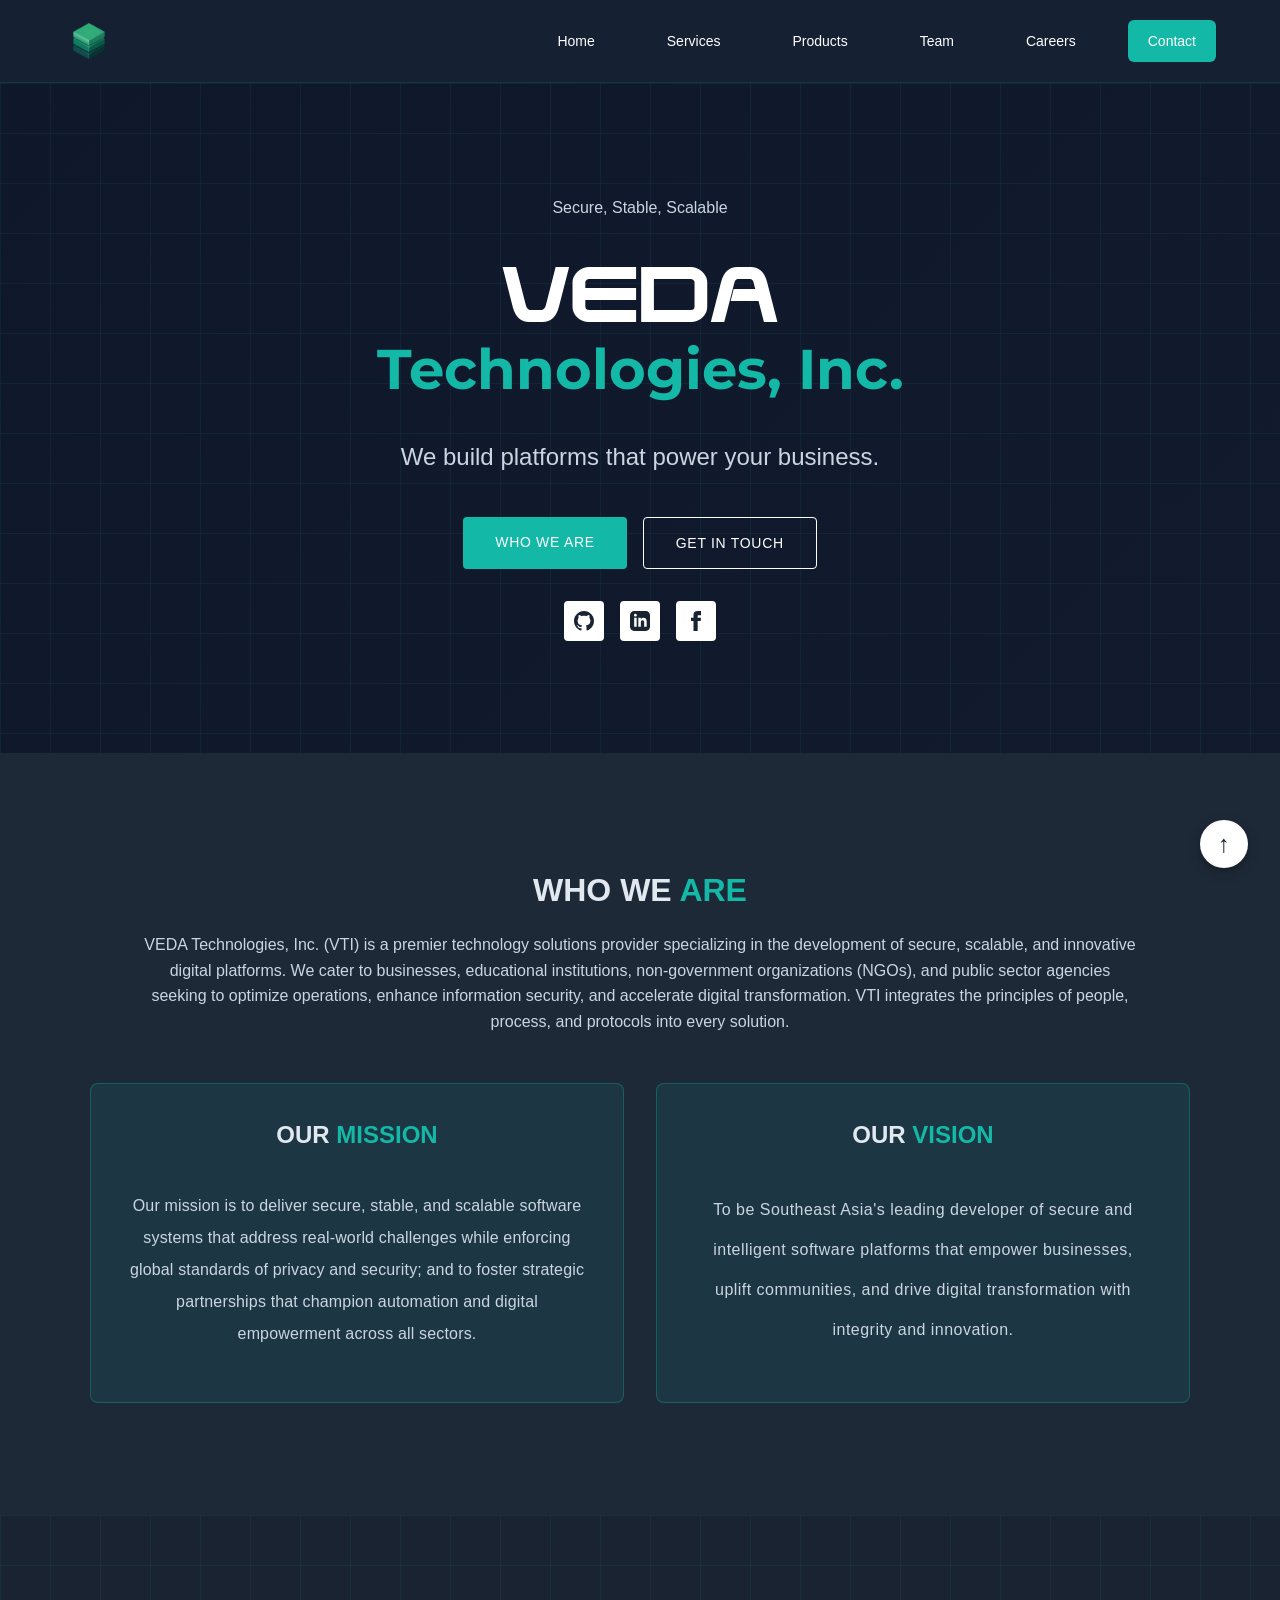
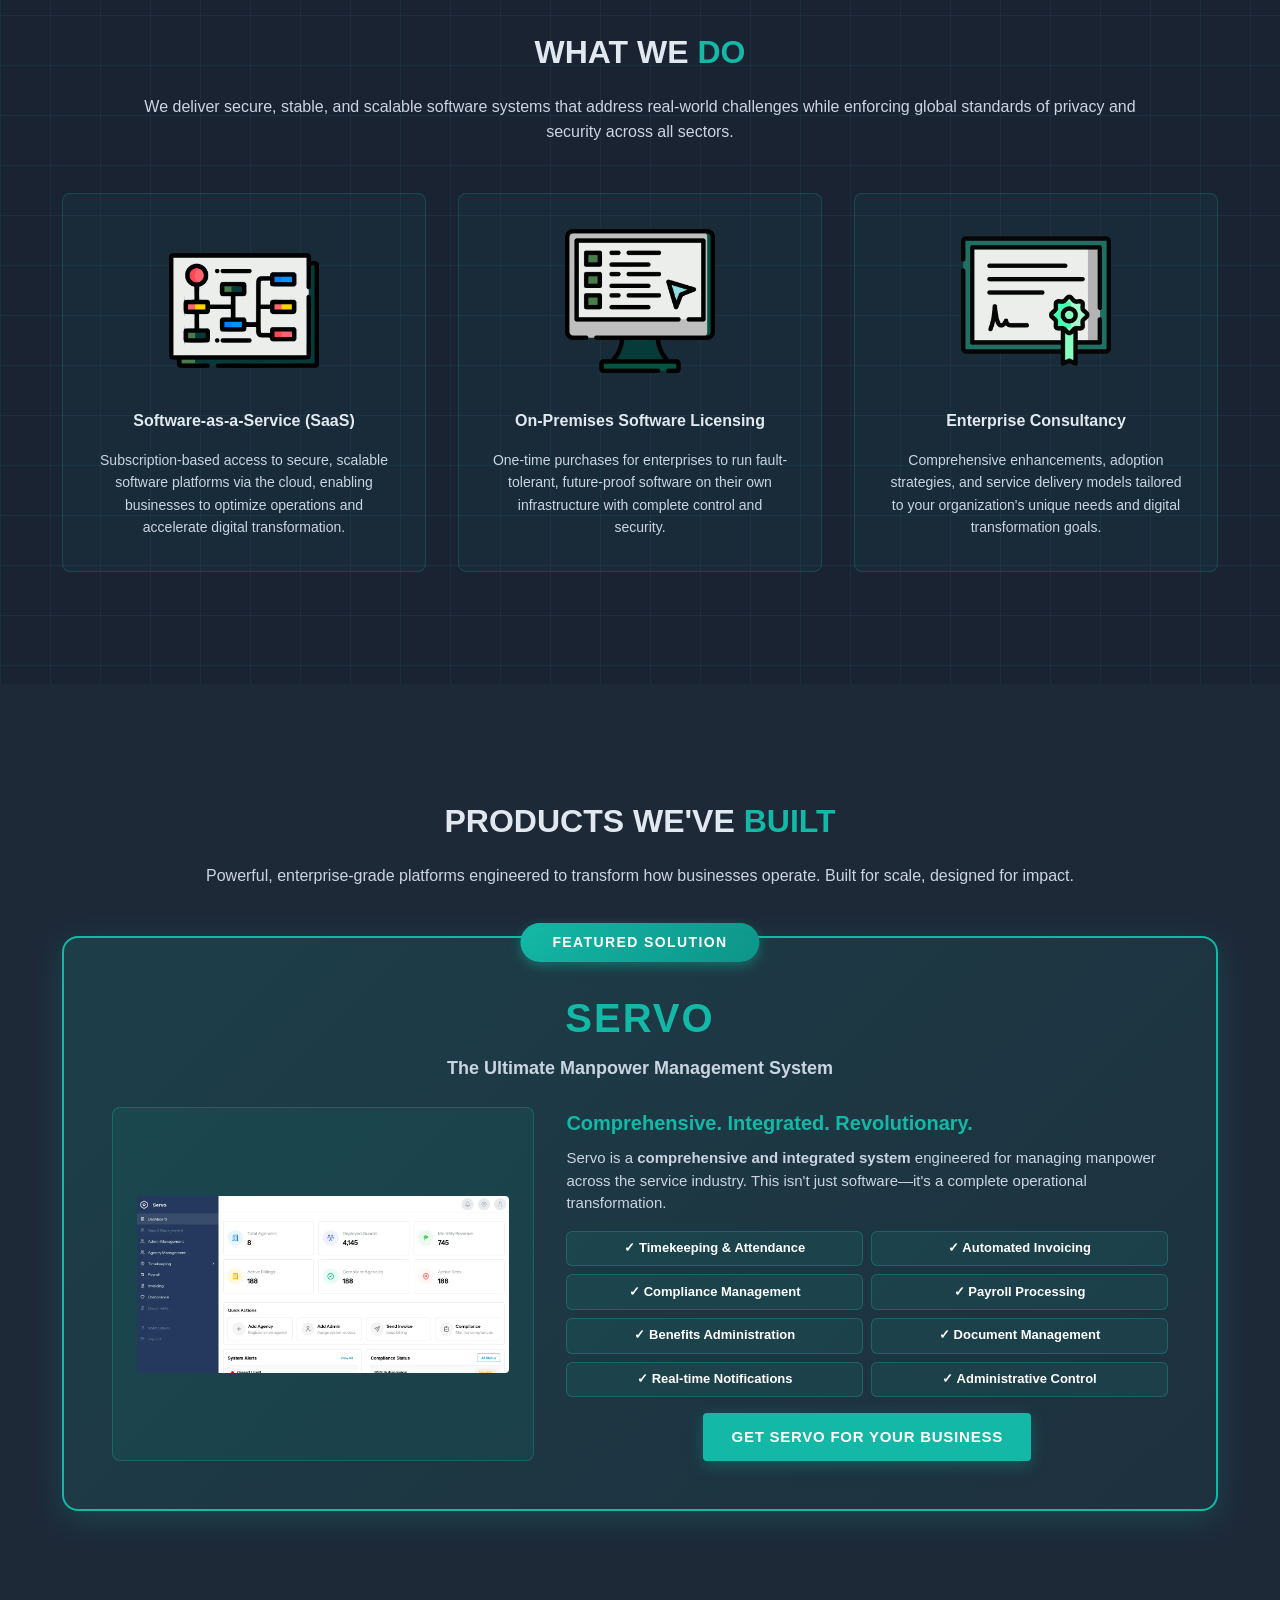
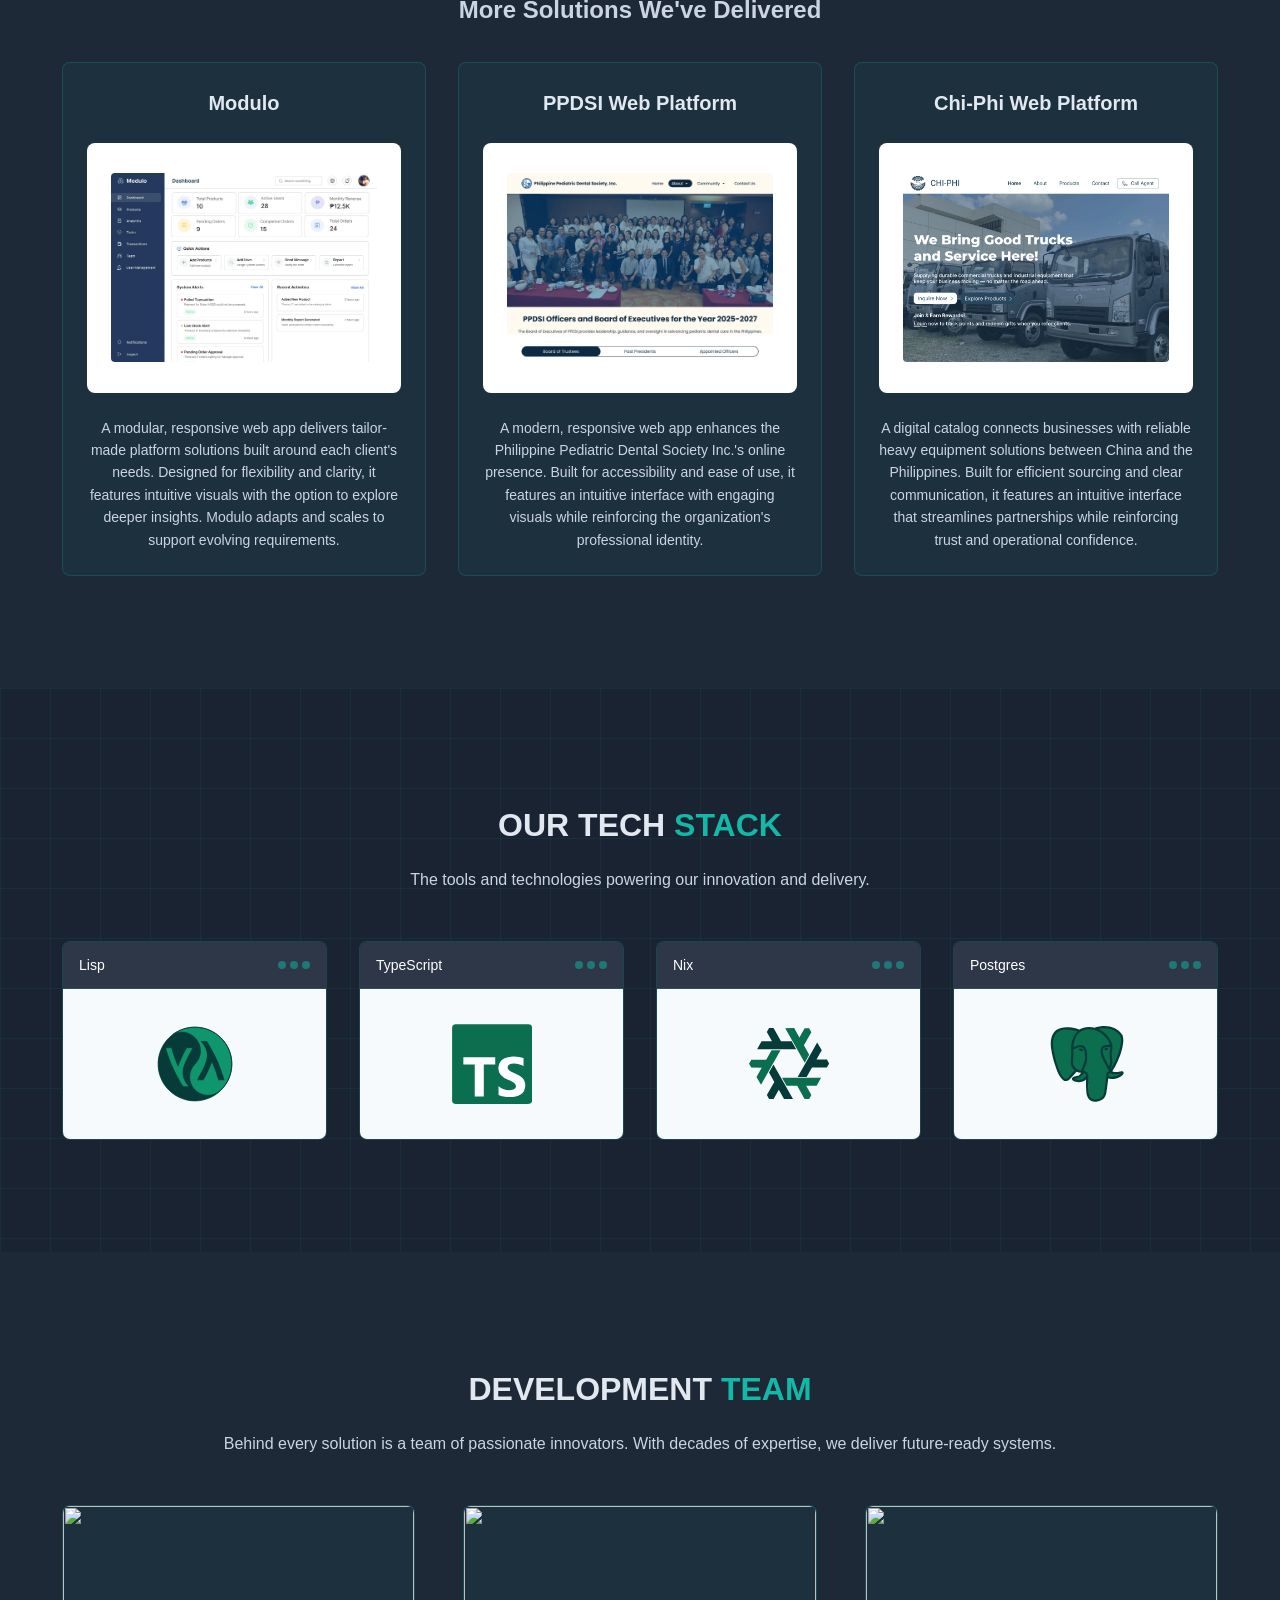
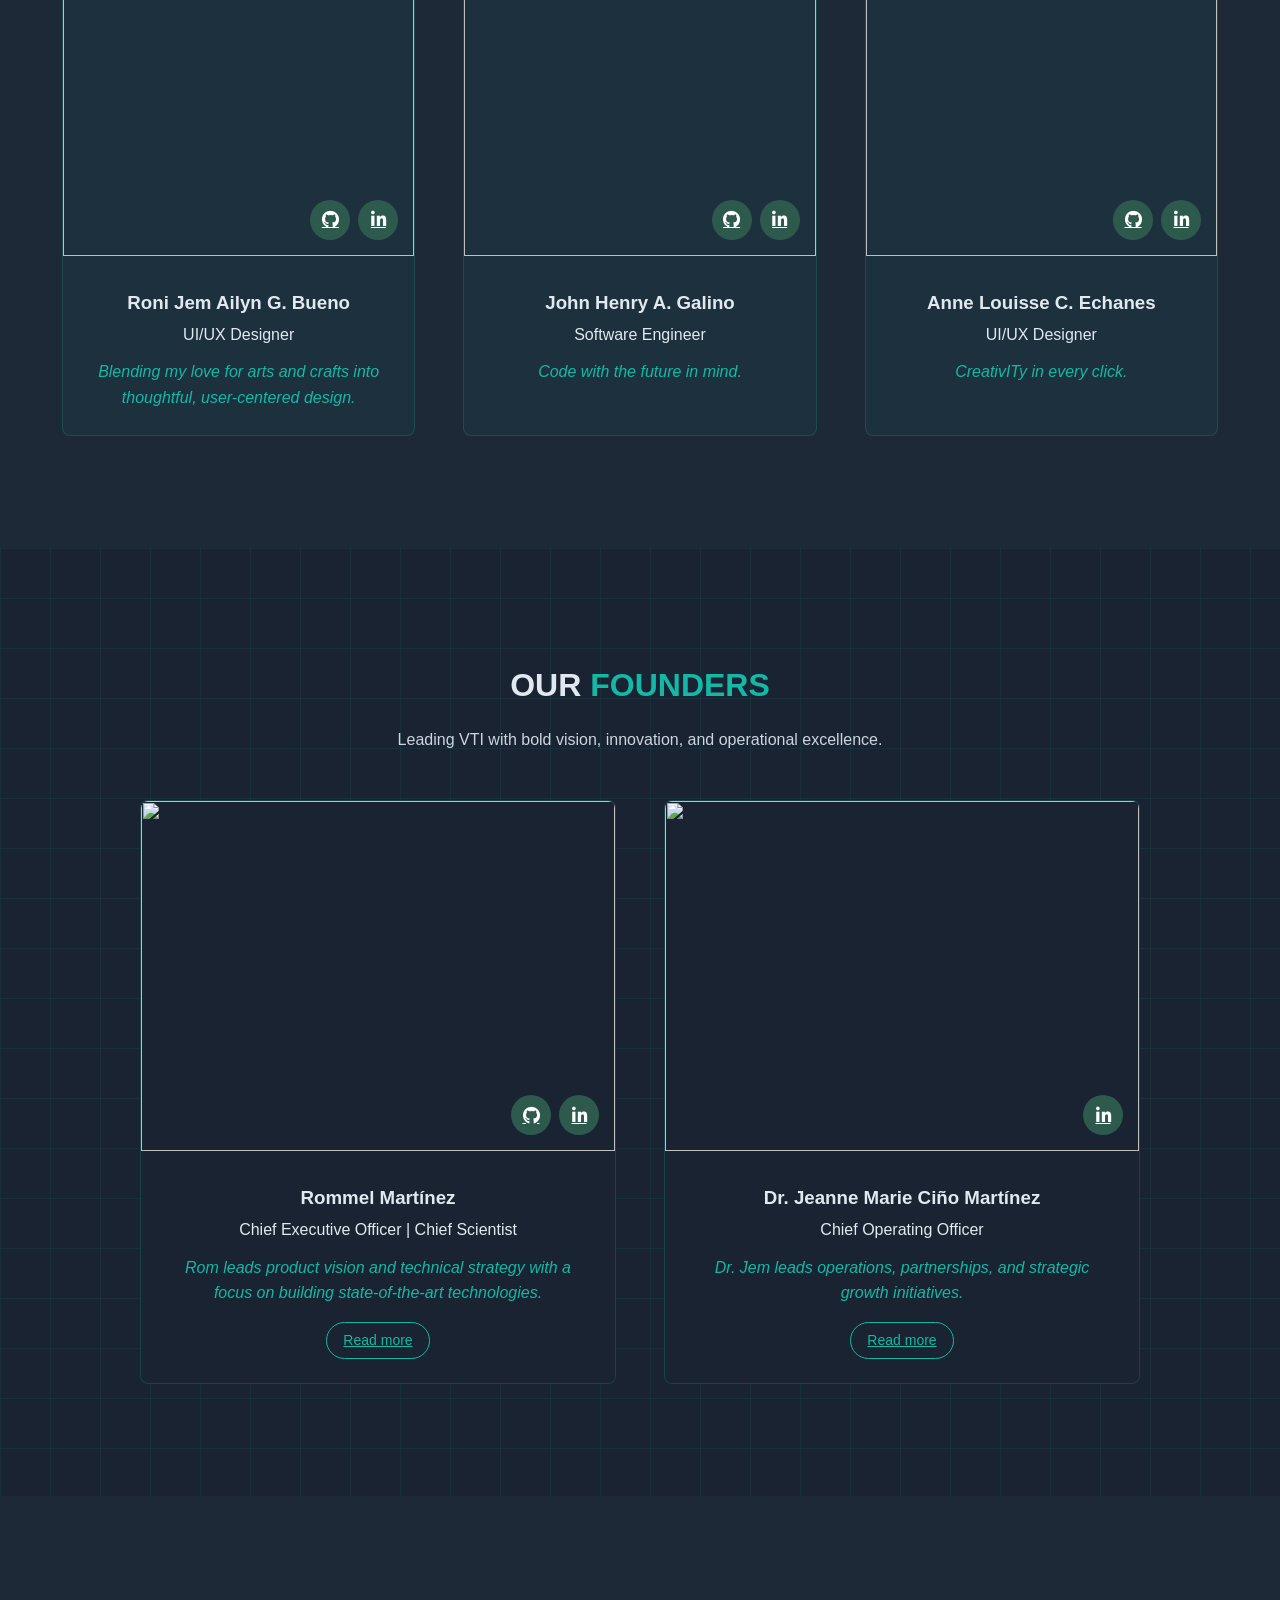
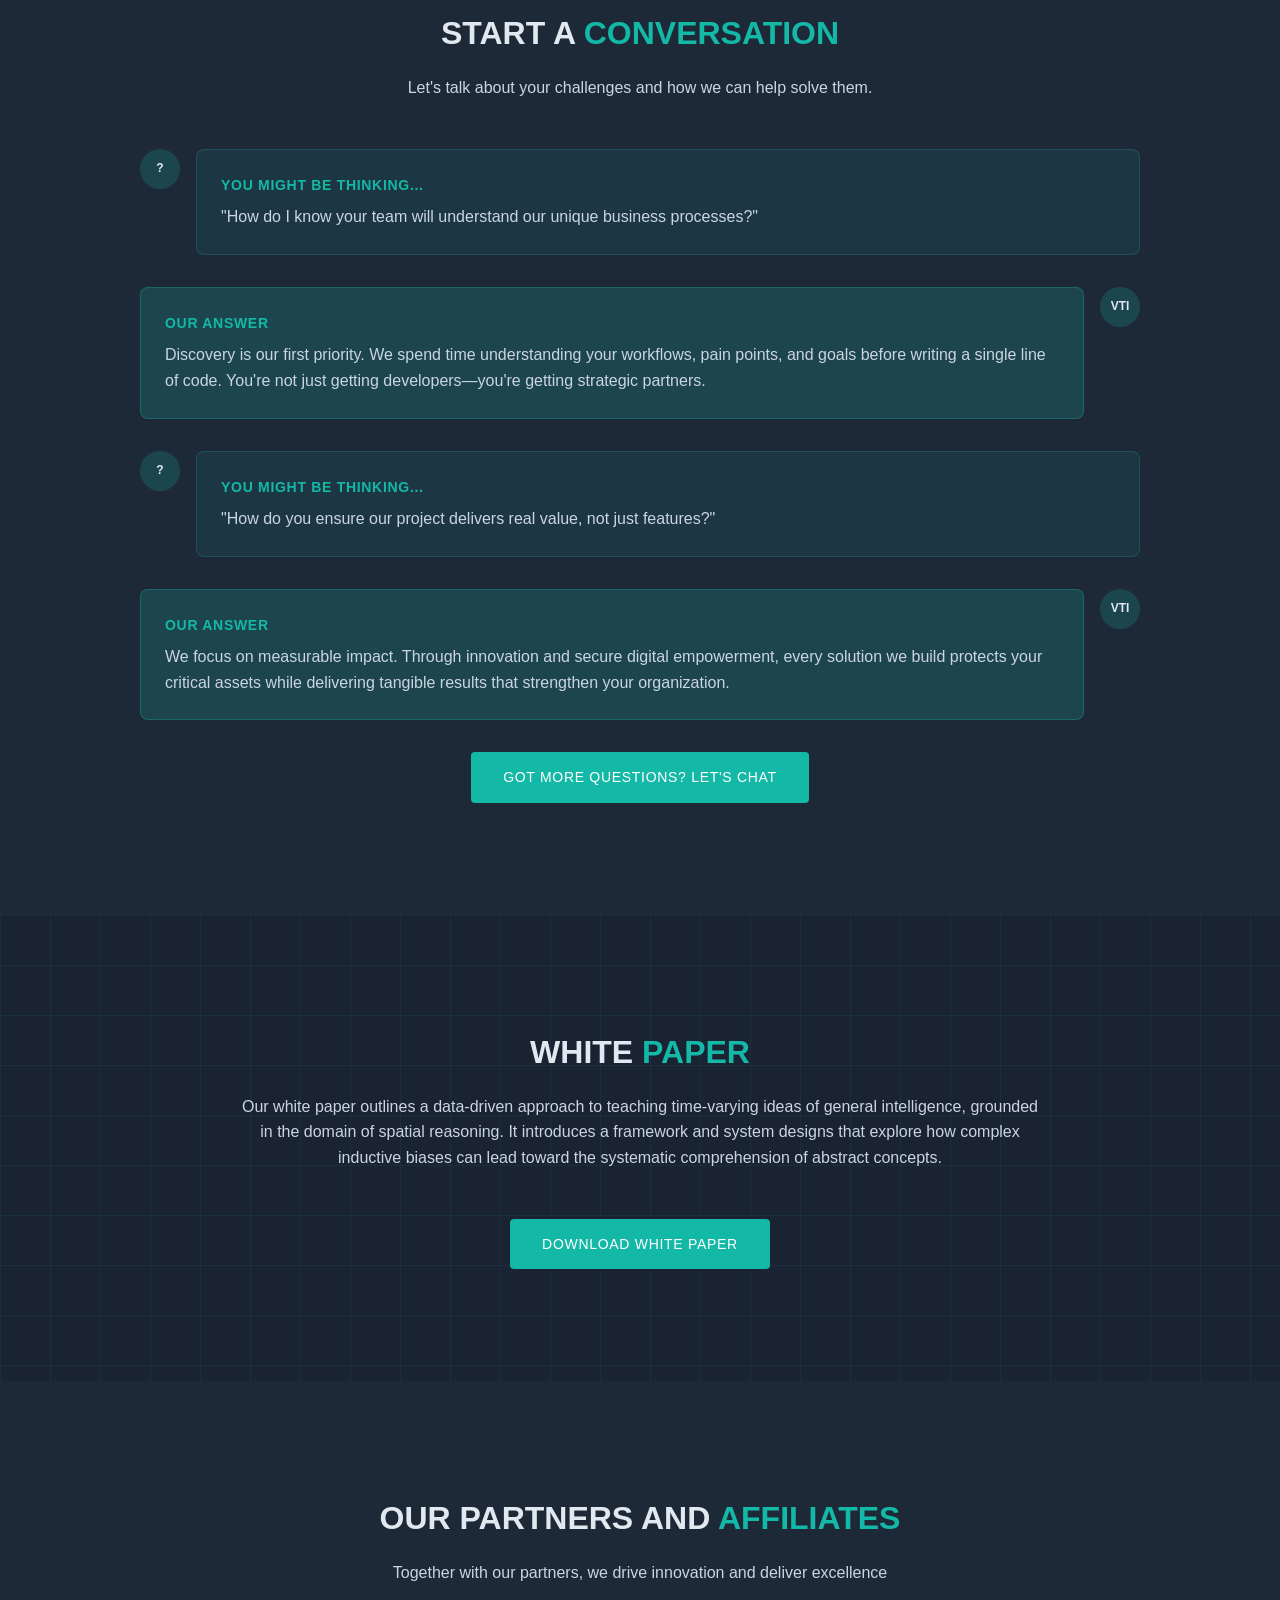
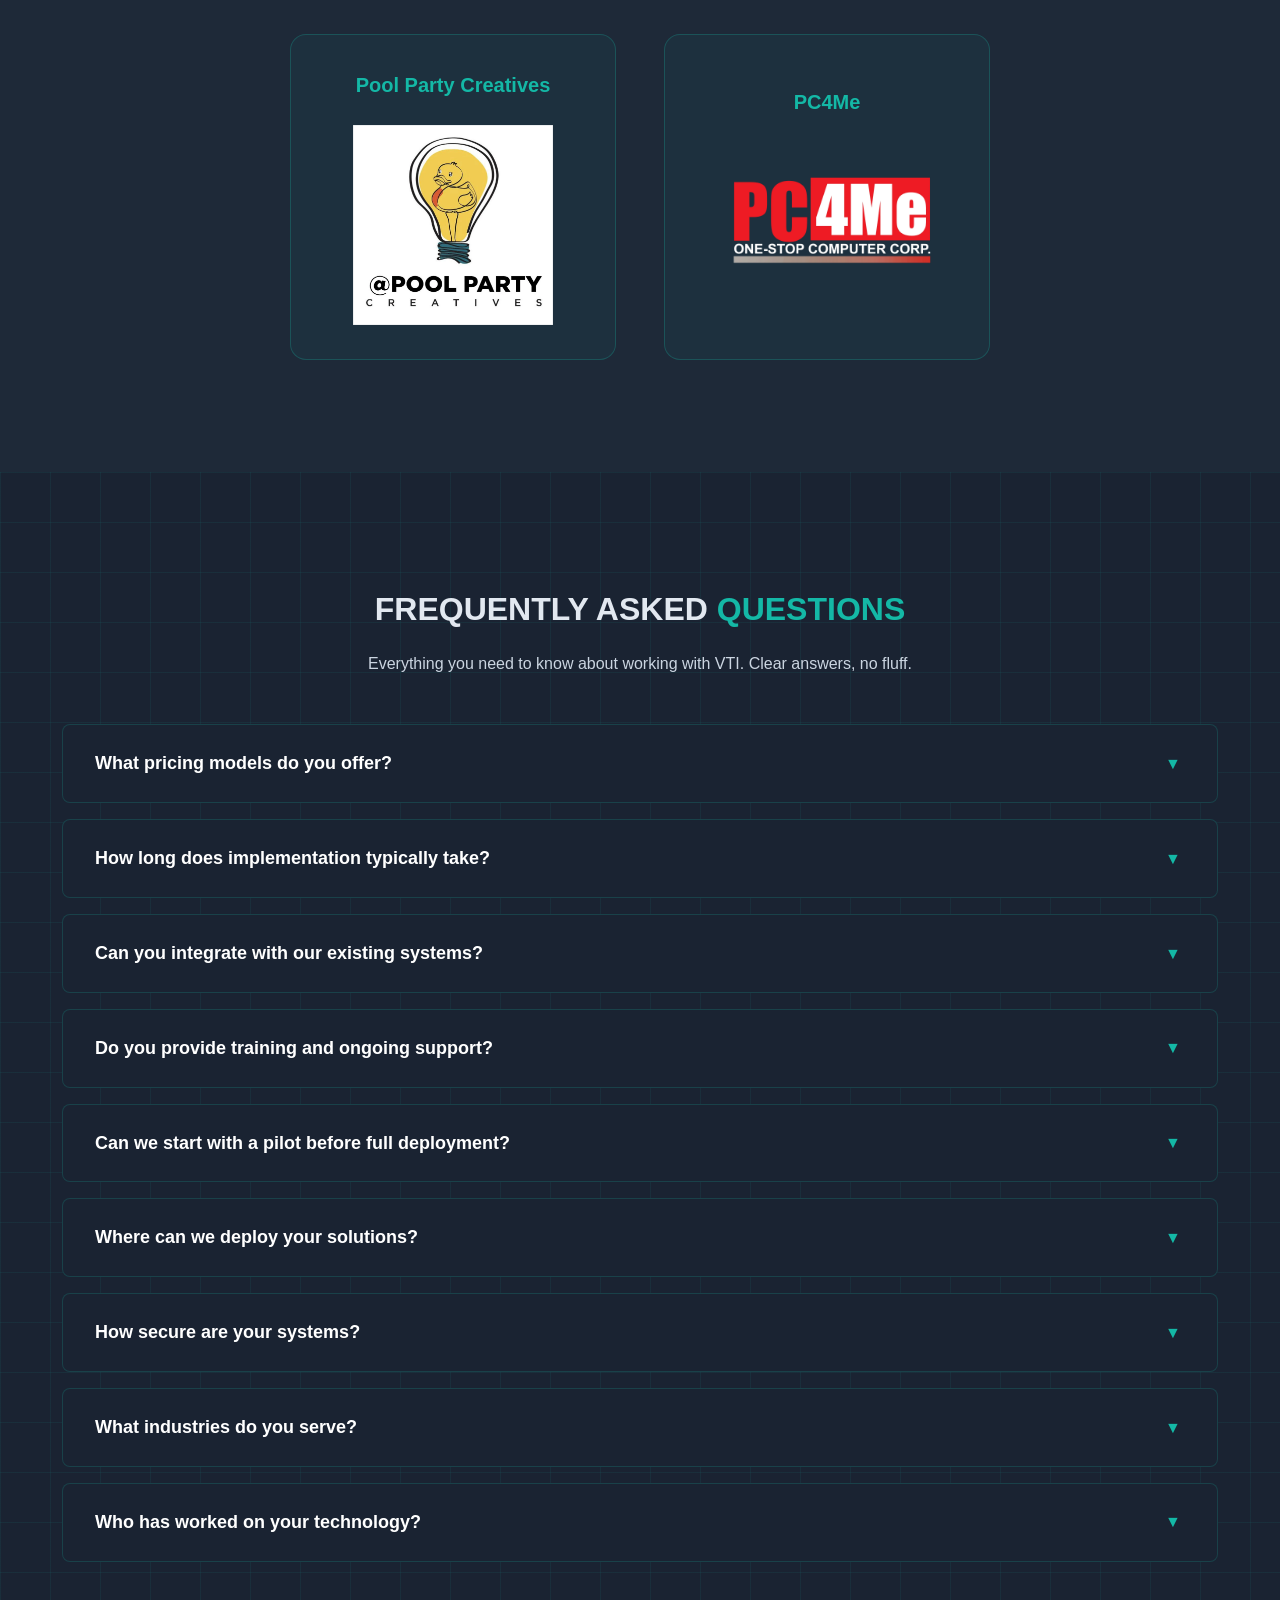
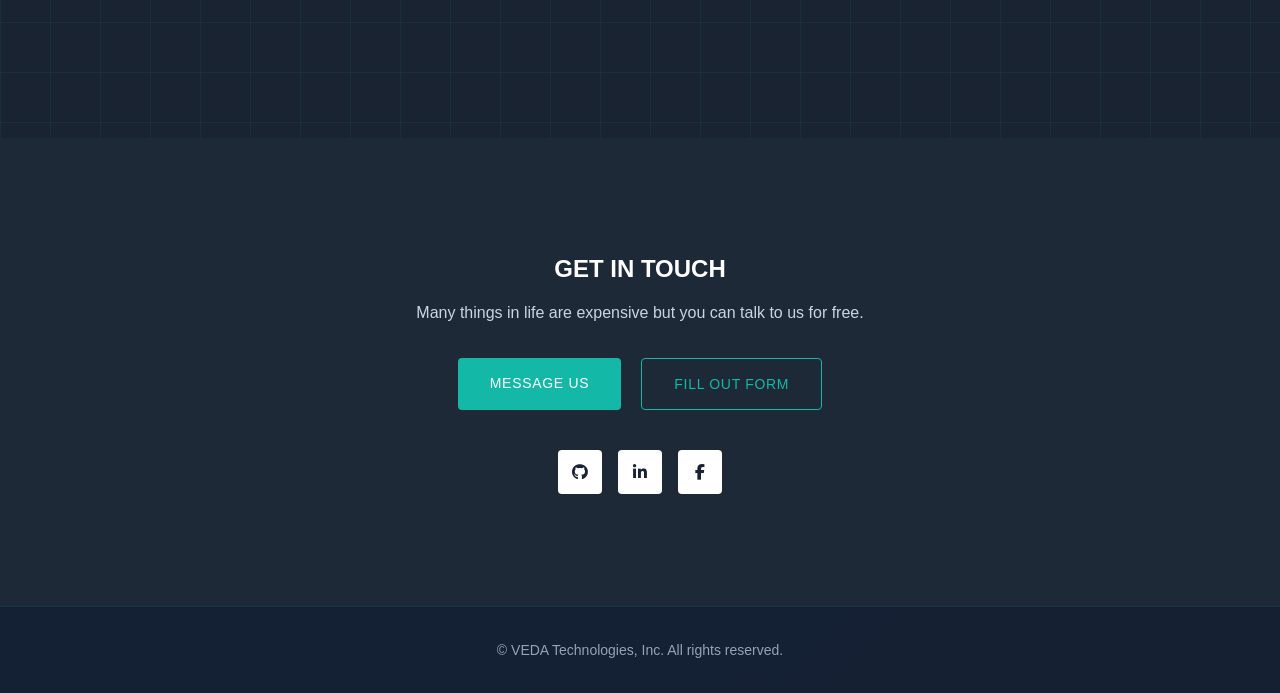
==== commit 7ba80bfe: "[pages] update hero banner and boxed texts, update opengraph preview, update tech stack, add bg and " ====
--- a/index.html
+++ b/index.html
@@ -11,17 +11,17 @@
     <!-- Facebook Meta Tags -->
     <meta property="og:url" content="https://veda-tech.com/" />
     <meta property="og:type" content="website" />
-    <meta property="og:title" content="VEDA Technologies, Inc. | Secure Software and Digital Transformation" />
+    <meta property="og:title" content="VEDA Technologies, Inc. | Secure. Stable. Scalable." />
     <meta property="og:description" content="We develop secure, stable, and scalable platforms for businesses, NGOs, and government organizations in the Philippines." />
-    <meta property="og:image" content="https://veda-tech.com/images/veda-preview.webp" />
+    <meta property="og:image" content="https://veda-tech.com/images/vti.webp" />
 
     <!-- Twitter Meta Tags -->
     <meta name="twitter:card" content="summary_large_image" />
     <meta property="twitter:domain" content="veda-tech.com" />
     <meta property="twitter:url" content="https://veda-tech.com/" />
-    <meta name="twitter:title" content="VEDA Technologies, Inc. | Secure Software and Digital Transformation" />
+    <meta name="twitter:title" content="VEDA Technologies, Inc. | Secure. Stable. Scalable." />
     <meta name="twitter:description" content="We develop secure, stable, and scalable platforms for businesses, NGOs, and government organizations in the Philippines." />
-    <meta name="twitter:image" content="https://veda-tech.com/images/veda-preview.webp" />
+    <meta name="twitter:image" content="https://veda-tech.com/images/vti.webp" />
 
     <!-- Favicon -->
     <link rel="icon" type="image/x-icon" href="images/favicon/favicon.ico">
@@ -31,6 +31,7 @@
     
     <!-- Font Awesome -->
     <link rel="stylesheet" href="https://cdnjs.cloudflare.com/ajax/libs/font-awesome/6.5.1/css/all.min.css">
+    <link href="https://fonts.googleapis.com/css2?family=Montserrat:wght@400;500;700&display=swap" rel="stylesheet">
 
 </head>
 <body>
@@ -59,7 +60,7 @@
         <div class="container">
             <p class="hero-tagline">Secure, Stable, Scalable</p>
             <h1>VEDA</h1>
-            <h2>TECHNOLOGIES, INC.</h2>
+            <h2>Technologies, Inc.</h2>
             <p class="hero-description">We build platforms that power your business.</p>
             
             <div class="hero-buttons">
@@ -125,7 +126,7 @@
         <div class="services-grid">
             <div class="service-card">
                 <img src="images/icons/information-mapping.webp" alt="Platform as a Service" class="service-image">
-                <h3>Platform-as-a-Service (PaaS)</h3>
+                <h3>Software-as-a-Service (SaaS)</h3>
                 <p>Subscription-based access to secure, scalable software platforms via the cloud, enabling businesses to optimize operations and accelerate digital transformation.</p>
             </div>
             
@@ -222,7 +223,7 @@
                         <span class="zoom-icon"></span>
                     </div>
                 </div>
-                <p>A digital catalog connects businesses with reliable heavy equipment solutions between China and the Philippines. Built for efficient sourcing and clear inquiries, it streamlines partnerships while reinforcing trust and operational confidence.</p>
+                <p>A digital catalog connects businesses with reliable heavy equipment solutions between China and the Philippines. Built for efficient sourcing and clear communication, it features an intuitive interface that streamlines partnerships while reinforcing trust and operational confidence.</p>
             </div>
         </div>
     </div>
@@ -256,19 +257,6 @@
                 </div>
                 <div class="tech-item">
                     <div class="tech-item-header">
-                        <h4>Haskell</h4>
-                        <div class="tech-dots">
-                            <span class="tech-dot"></span>
-                            <span class="tech-dot"></span>
-                            <span class="tech-dot"></span>
-                        </div>
-                    </div>
-                    <div class="tech-logo-container">
-                        <img src="images/icons/haskell.svg" alt="Haskell" class="tech-logo">
-                    </div>
-                </div>
-                <div class="tech-item">
-                    <div class="tech-item-header">
                         <h4>TypeScript</h4>
                         <div class="tech-dots">
                             <span class="tech-dot"></span>
@@ -304,19 +292,6 @@
                     </div>
                     <div class="tech-logo-container">
                         <img src="images/icons/postgres.svg" alt="Postgres" class="tech-logo">
-                    </div>
-                </div>
-                <div class="tech-item">
-                    <div class="tech-item-header">
-                        <h4>Linux</h4>
-                        <div class="tech-dots">
-                            <span class="tech-dot"></span>
-                            <span class="tech-dot"></span>
-                            <span class="tech-dot"></span>
-                        </div>
-                    </div>
-                    <div class="tech-logo-container">
-                        <img src="images/icons/linux.svg" alt="Linux" class="tech-logo">
                     </div>
                 </div>
             </div>
@@ -568,7 +543,7 @@
                 </div>
                 <div class="faq-answer">
                     <div>
-                        <p>We offer flexible options: <strong>Platform-as-a-Service (PaaS)</strong> with subscription-based cloud access, <strong>On-Premises Licensing</strong> for one-time purchases to run on your infrastructure, and <strong>Enterprise Consultancy</strong> for custom enhancements and adoption support.</p>
+                        <p>We offer flexible options: <strong>Software-as-a-Service (SaaS)</strong> with subscription-based cloud access, <strong>On-Premises Licensing</strong> for one-time purchases to run on your infrastructure, and <strong>Enterprise Consultancy</strong> for custom enhancements and adoption support.</p>
                     </div>
                 </div>
             </div>
--- a/css/styles.css
+++ b/css/styles.css
@@ -138,6 +138,10 @@
 .hero {
     padding: 2rem 0;
     text-align: center;
+    background-image: 
+        linear-gradient(rgba(20, 184, 166, 0.08) 1px, transparent 1px),
+        linear-gradient(90deg, rgba(20, 184, 166, 0.08) 1px, transparent 1px);
+    background-size: 50px 50px;
 }
 
 .hero-tagline {
@@ -286,6 +290,17 @@
     border-radius: 0.5rem;
     padding: 2rem;
     text-align: center;
+    display: flex;
+    flex-direction: column;
+    min-height: 320px;
+    transition: all 0.3s ease;
+}
+
+.mission-vision-card:hover {
+    border-color: #14b8a6;
+    box-shadow: 0 0 20px rgba(20, 184, 166, 0.4),
+                0 0 40px rgba(20, 184, 166, 0.2);
+    transform: translateY(-5px);
 }
 
 .mission-vision-card h3 {
@@ -299,13 +314,28 @@
 
 .mission-vision-card p {
     color: #cbd5e1;
-    line-height: 1.8;
+    line-height: 2;
+    font-size: 1rem;
+    letter-spacing: 0.01em;
+    flex-grow: 1;
+    display: flex;
+    align-items: center;
+}
+
+.mission-vision-card:last-child p {
+    line-height: 2.5;
+    letter-spacing: 0.03em;
+    padding: 0 0.5rem;
 }
 
 /* WHAT WE DO */
 .what-we-do {
     background: #1a2332;
     padding: 2rem 0;
+    background-image: 
+        linear-gradient(rgba(20, 184, 166, 0.08) 1px, transparent 1px),
+        linear-gradient(90deg, rgba(20, 184, 166, 0.08) 1px, transparent 1px);
+    background-size: 50px 50px;
 }
 
 .services-grid {
@@ -320,6 +350,14 @@
     border-radius: 0.5rem;
     padding: 2rem;
     text-align: center;
+    transition: all 0.3s ease;
+}
+
+.service-card:hover {
+    border-color: #14b8a6;
+    box-shadow: 0 0 20px rgba(20, 184, 166, 0.4),
+                0 0 40px rgba(20, 184, 166, 0.2);
+    transform: translateY(-5px);
 }
 
 .service-image {
@@ -361,6 +399,14 @@
     text-align: center;
     display: flex;
     flex-direction: column;
+    transition: all 0.3s ease;
+}
+
+.product-card:hover {
+    border-color: #14b8a6;
+    box-shadow: 0 0 20px rgba(20, 184, 166, 0.4),
+                0 0 40px rgba(20, 184, 166, 0.2);
+    transform: translateY(-5px);
 }
 
 .product-card h3 {
@@ -377,6 +423,13 @@
     align-items: center;
     justify-content: center;
     min-height: 250px;
+    cursor: pointer;
+    transition: all 0.3s ease;
+}
+
+.product-image-container:hover {
+    transform: scale(1.02);
+    box-shadow: 0 4px 12px rgba(0, 0, 0, 0.15);
 }
 
 .product-image {
@@ -580,6 +633,10 @@
 .tech-stack {
     background: #1a2332;
     padding: 2rem 0;
+    background-image: 
+        linear-gradient(rgba(20, 184, 166, 0.08) 1px, transparent 1px),
+        linear-gradient(90deg, rgba(20, 184, 166, 0.08) 1px, transparent 1px);
+    background-size: 50px 50px;
 }
 
 .tech-grid {
@@ -595,12 +652,14 @@
     overflow: hidden;
     display: flex;
     flex-direction: column;
-    transition: all 0.3s;
+    transition: all 0.3s ease;
 }
 
 .tech-item:hover {
-    border-color: rgba(20, 184, 166, 0.4);
-    transform: translateY(-4px);
+    border-color: #14b8a6;
+    box-shadow: 0 0 20px rgba(20, 184, 166, 0.4),
+                0 0 40px rgba(20, 184, 166, 0.2);
+    transform: translateY(-5px);
 }
 
 .tech-item-header {
@@ -669,6 +728,14 @@
     border-radius: 0.5rem;
     overflow: hidden;
     position: relative;
+    transition: all 0.3s ease;
+}
+
+.team-card:hover {
+    border-color: #14b8a6;
+    box-shadow: 0 0 20px rgba(20, 184, 166, 0.4),
+                0 0 40px rgba(20, 184, 166, 0.2);
+    transform: translateY(-5px);
 }
 
 .team-image-wrapper {
@@ -728,13 +795,17 @@
 .team-info .bio {
     margin-top: 0.75rem;
     font-style: italic;
-    color: #cbd5e1;
+    color: #14b8a6;
 }
 
 /* FOUNDERS */
 .founders {
     background: #1a2332;
-    padding-top: 2rem 0;
+    padding: 2rem 0;
+    background-image: 
+        linear-gradient(rgba(20, 184, 166, 0.08) 1px, transparent 1px),
+        linear-gradient(90deg, rgba(20, 184, 166, 0.08) 1px, transparent 1px);
+    background-size: 50px 50px;
 }
 
 .founders-grid {
@@ -747,6 +818,10 @@
 
 .founders .team-image-wrapper {
     height: 350px;
+}
+
+.founders .team-card {
+    background: #1a2332; /* Add solid background to team cards */
 }
 
 /* READ MORE BUTTON */
@@ -837,6 +912,10 @@
 .white-paper {
     background: #1a2332;
     padding: 2rem 0;
+    background-image: 
+        linear-gradient(rgba(20, 184, 166, 0.08) 1px, transparent 1px),
+        linear-gradient(90deg, rgba(20, 184, 166, 0.08) 1px, transparent 1px);
+    background-size: 50px 50px;
 }
 
 .white-paper-content {
@@ -966,6 +1045,10 @@
 .faq-section {
     background: #1a2332;
     padding: 2rem 0;
+    background-image: 
+        linear-gradient(rgba(20, 184, 166, 0.08) 1px, transparent 1px),
+        linear-gradient(90deg, rgba(20, 184, 166, 0.08) 1px, transparent 1px);
+    background-size: 50px 50px;
 }
 
 .faq-container {
@@ -974,7 +1057,7 @@
 }
 
 .faq-item {
-    background: rgba(20, 184, 166, 0.05);
+    background: #1a2332;
     border: 1px solid rgba(20, 184, 166, 0.2);
     border-radius: 0.5rem;
     margin-bottom: 1rem;
@@ -984,6 +1067,7 @@
 
 .faq-item:hover {
     border-color: rgba(20, 184, 166, 0.4);
+    box-shadow: 0 0 20px rgba(20, 184, 166, 0.3), 0 0 40px rgba(20, 184, 166, 0.1);
 }
 
 .faq-question {
@@ -1049,7 +1133,7 @@
 
 .faq-cta {
     text-align: center;
-    background: rgba(20, 184, 166, 0.1);
+    background: #1a2332;
     border: 1px solid rgba(20, 184, 166, 0.3);
     border-radius: 0.5rem;
     padding: 3rem;
@@ -1816,36 +1900,6 @@
   }
 }
 
-/* Product Image Hover Effect */
-.product-image-container {
-    position: relative;
-    cursor: pointer;
-    overflow: hidden;
-}
-
-.image-overlay {
-    position: absolute;
-    top: 0;
-    left: 0;
-    width: 100%;
-    height: 100%;
-    background: rgba(20, 184, 166, 0.8);
-    display: flex;
-    align-items: center;
-    justify-content: center;
-    opacity: 0;
-    transition: opacity 0.3s ease;
-}
-
-.product-image-container:hover .image-overlay {
-    opacity: 1;
-}
-
-.zoom-icon {
-    font-size: 3rem;
-    color: #fff;
-}
-
 /* Lightbox */
 .lightbox {
     display: none;
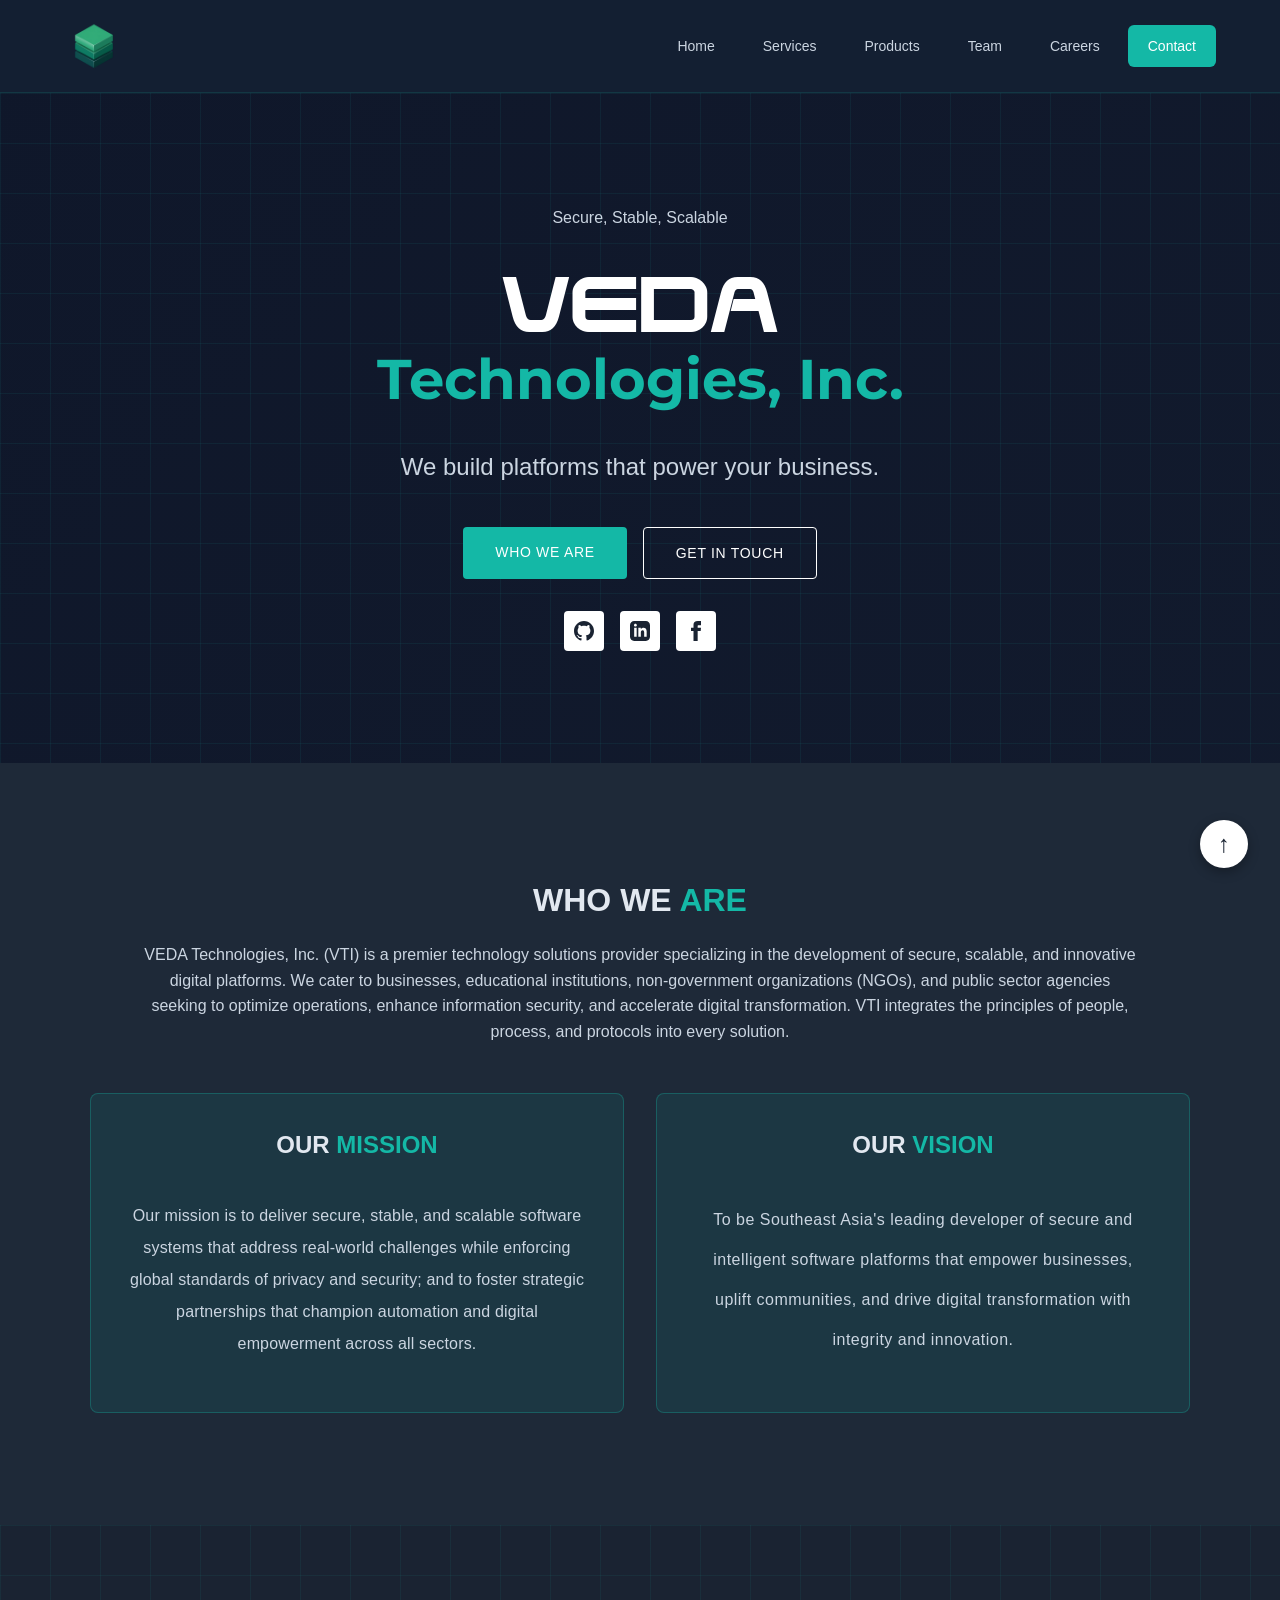
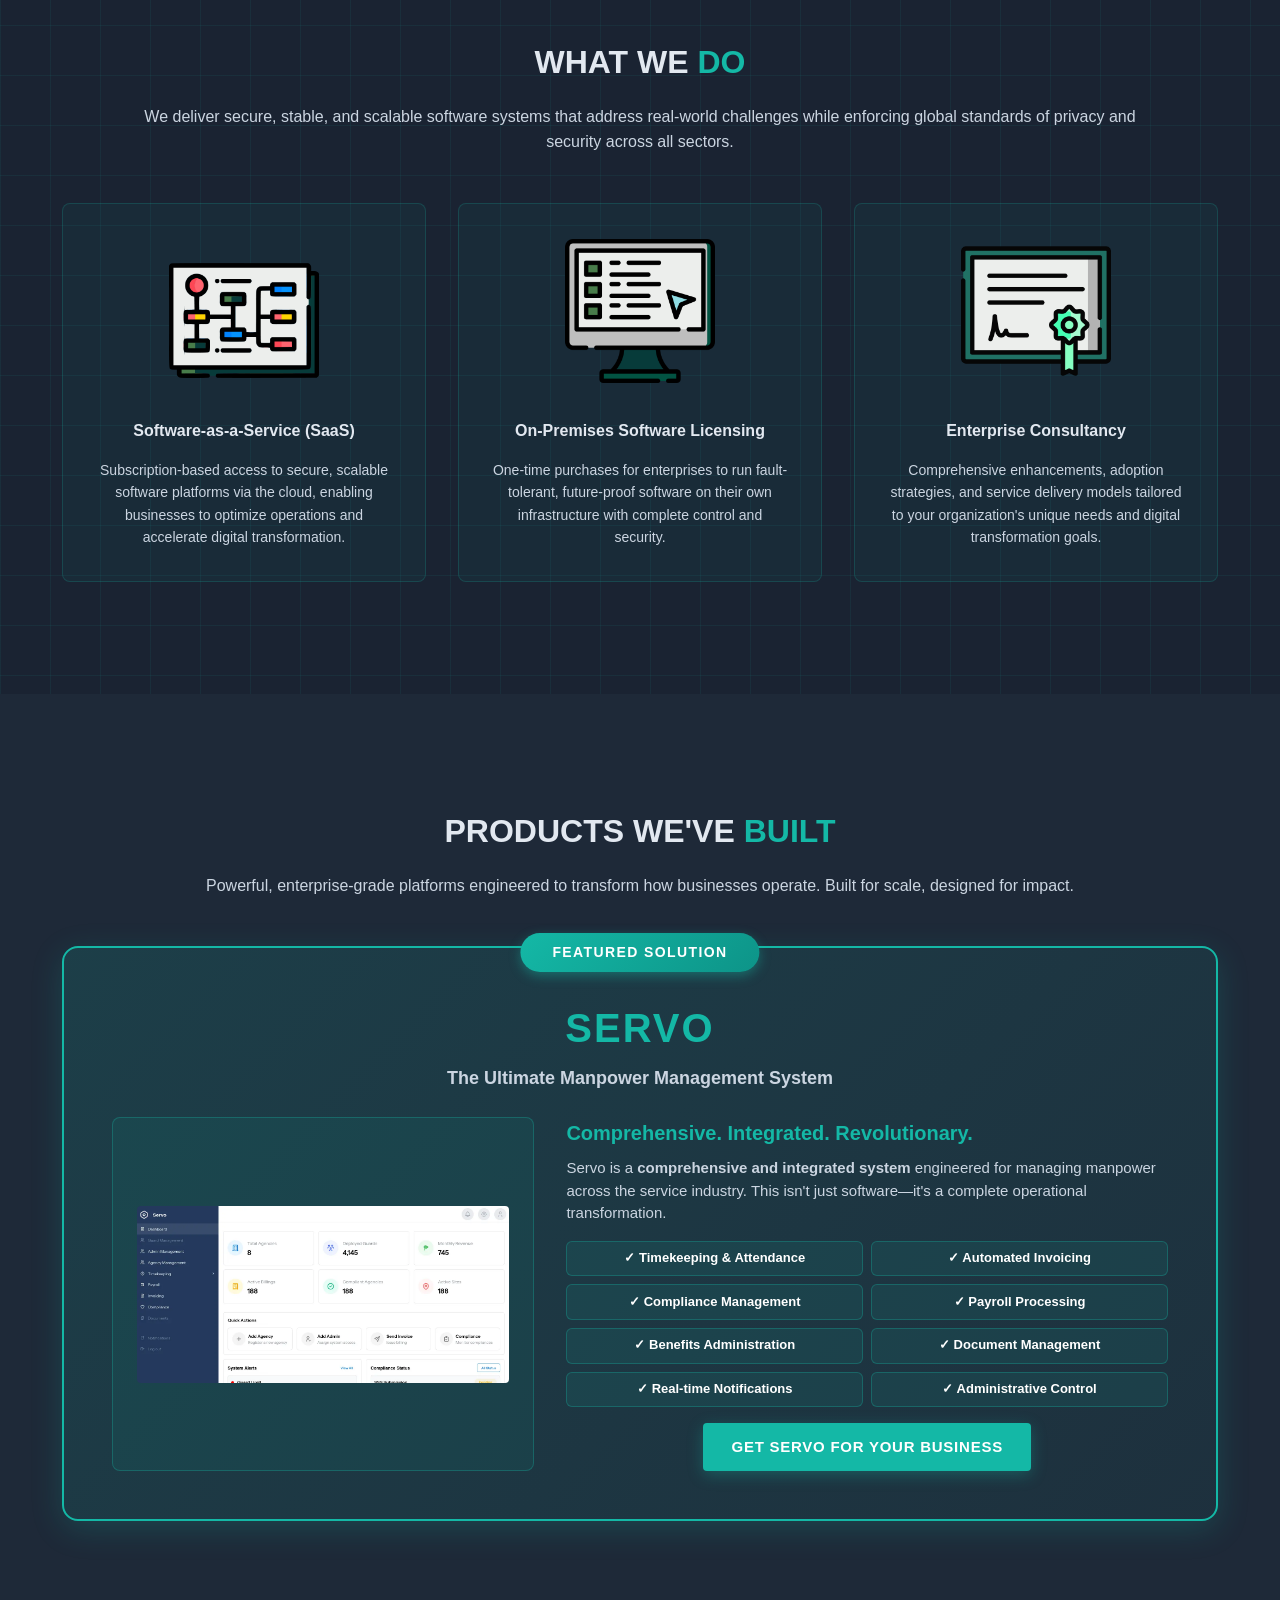
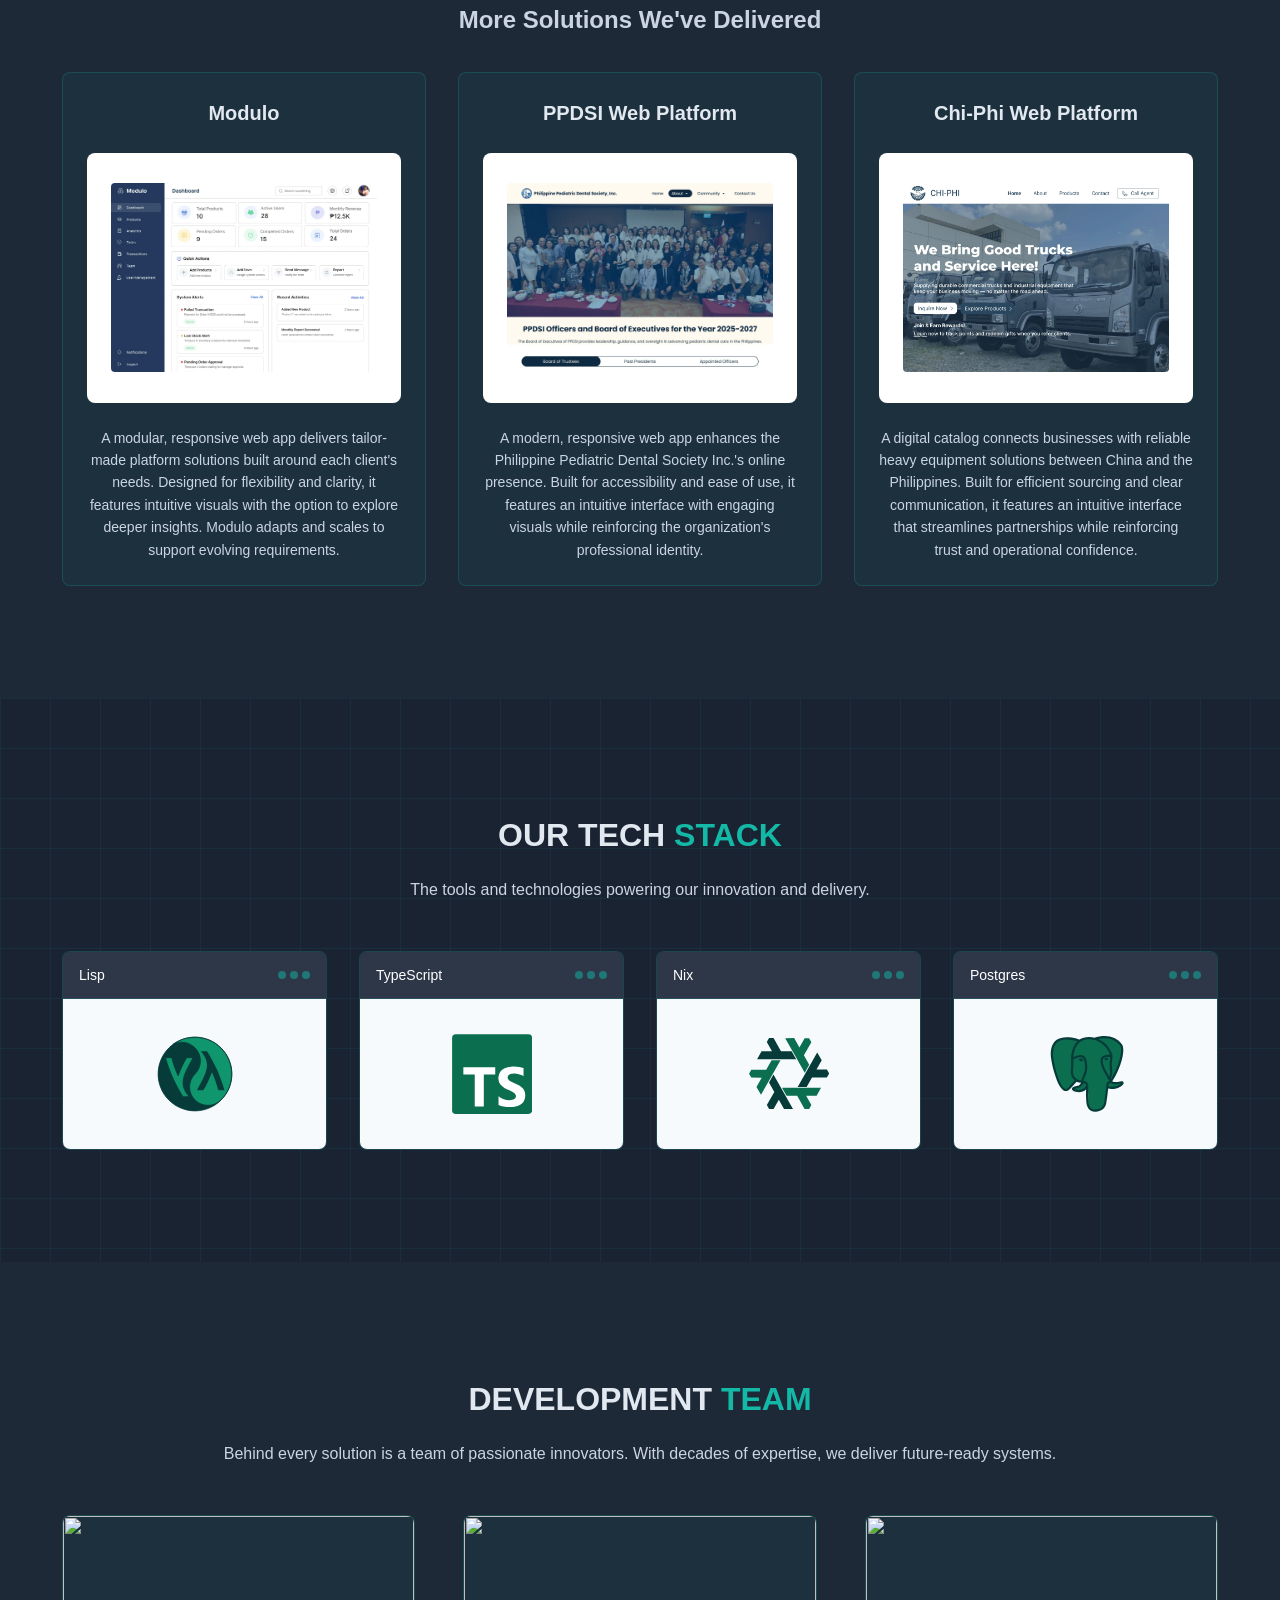
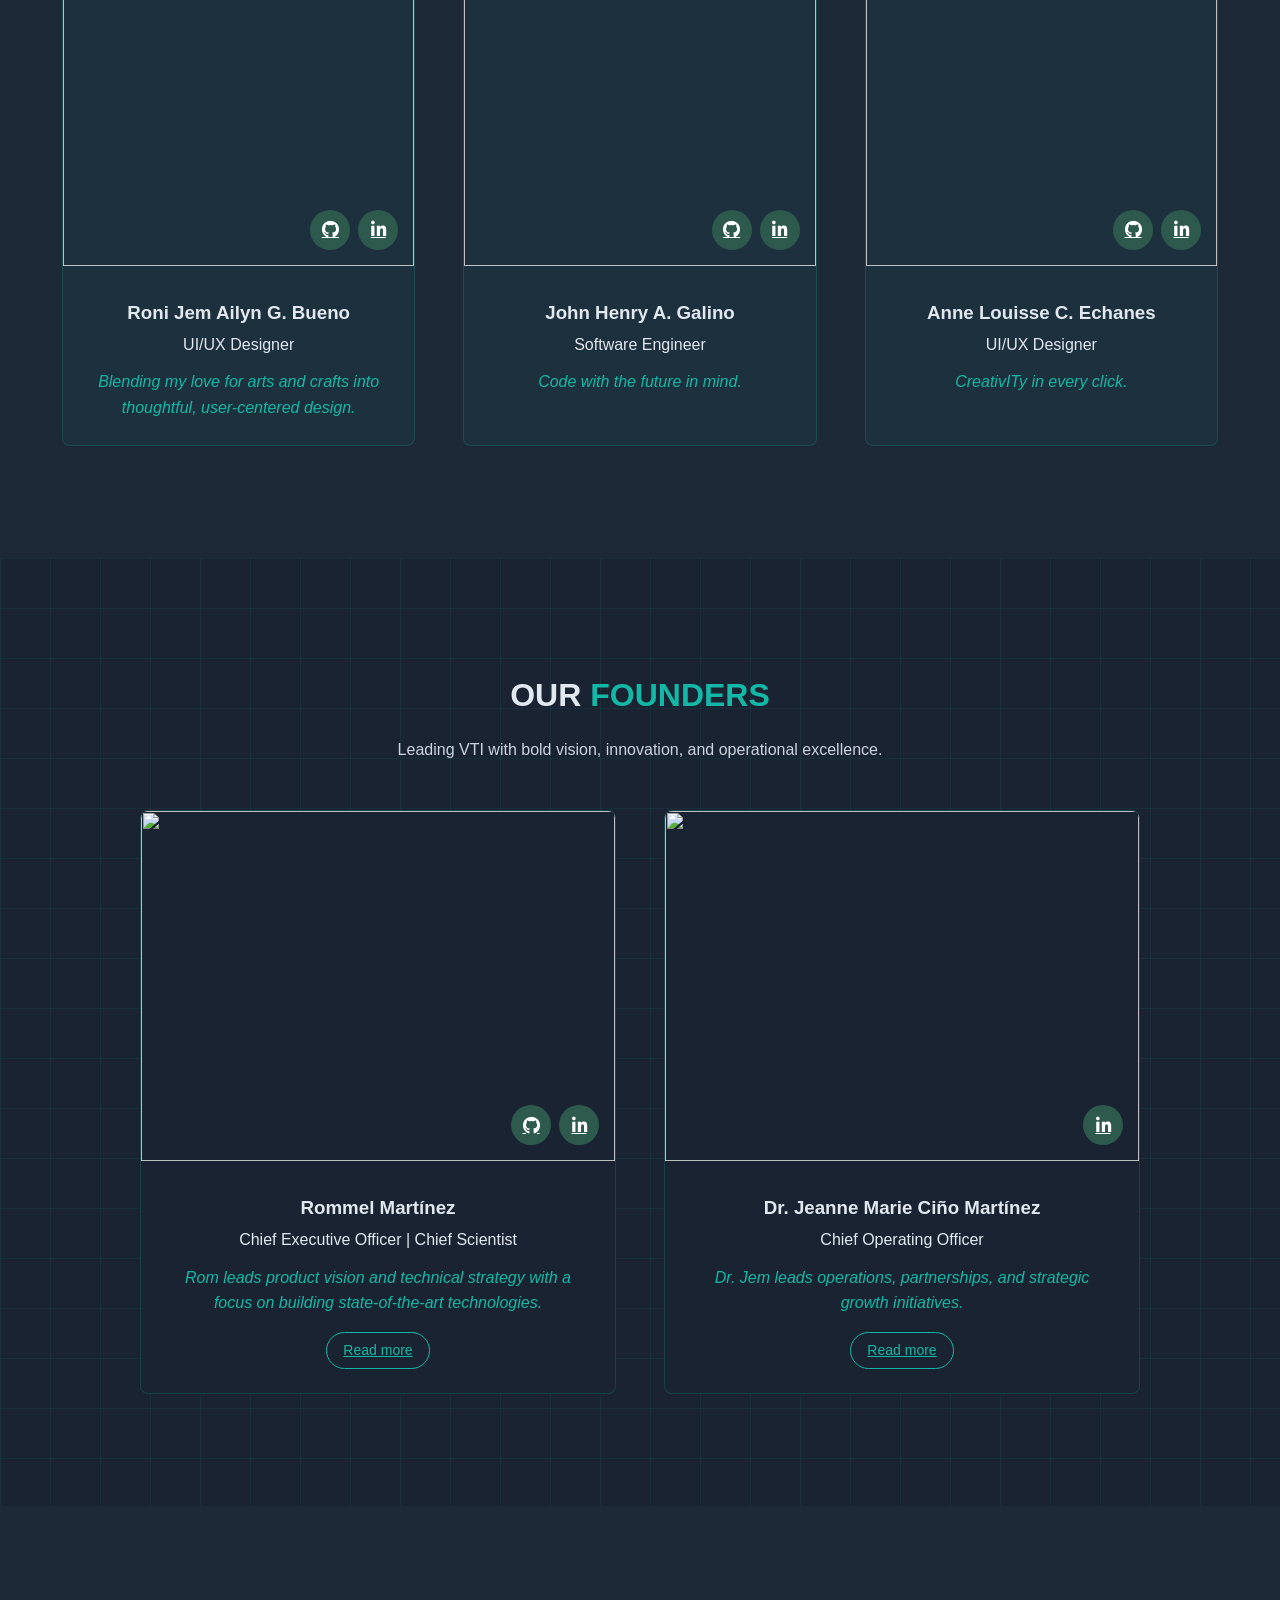
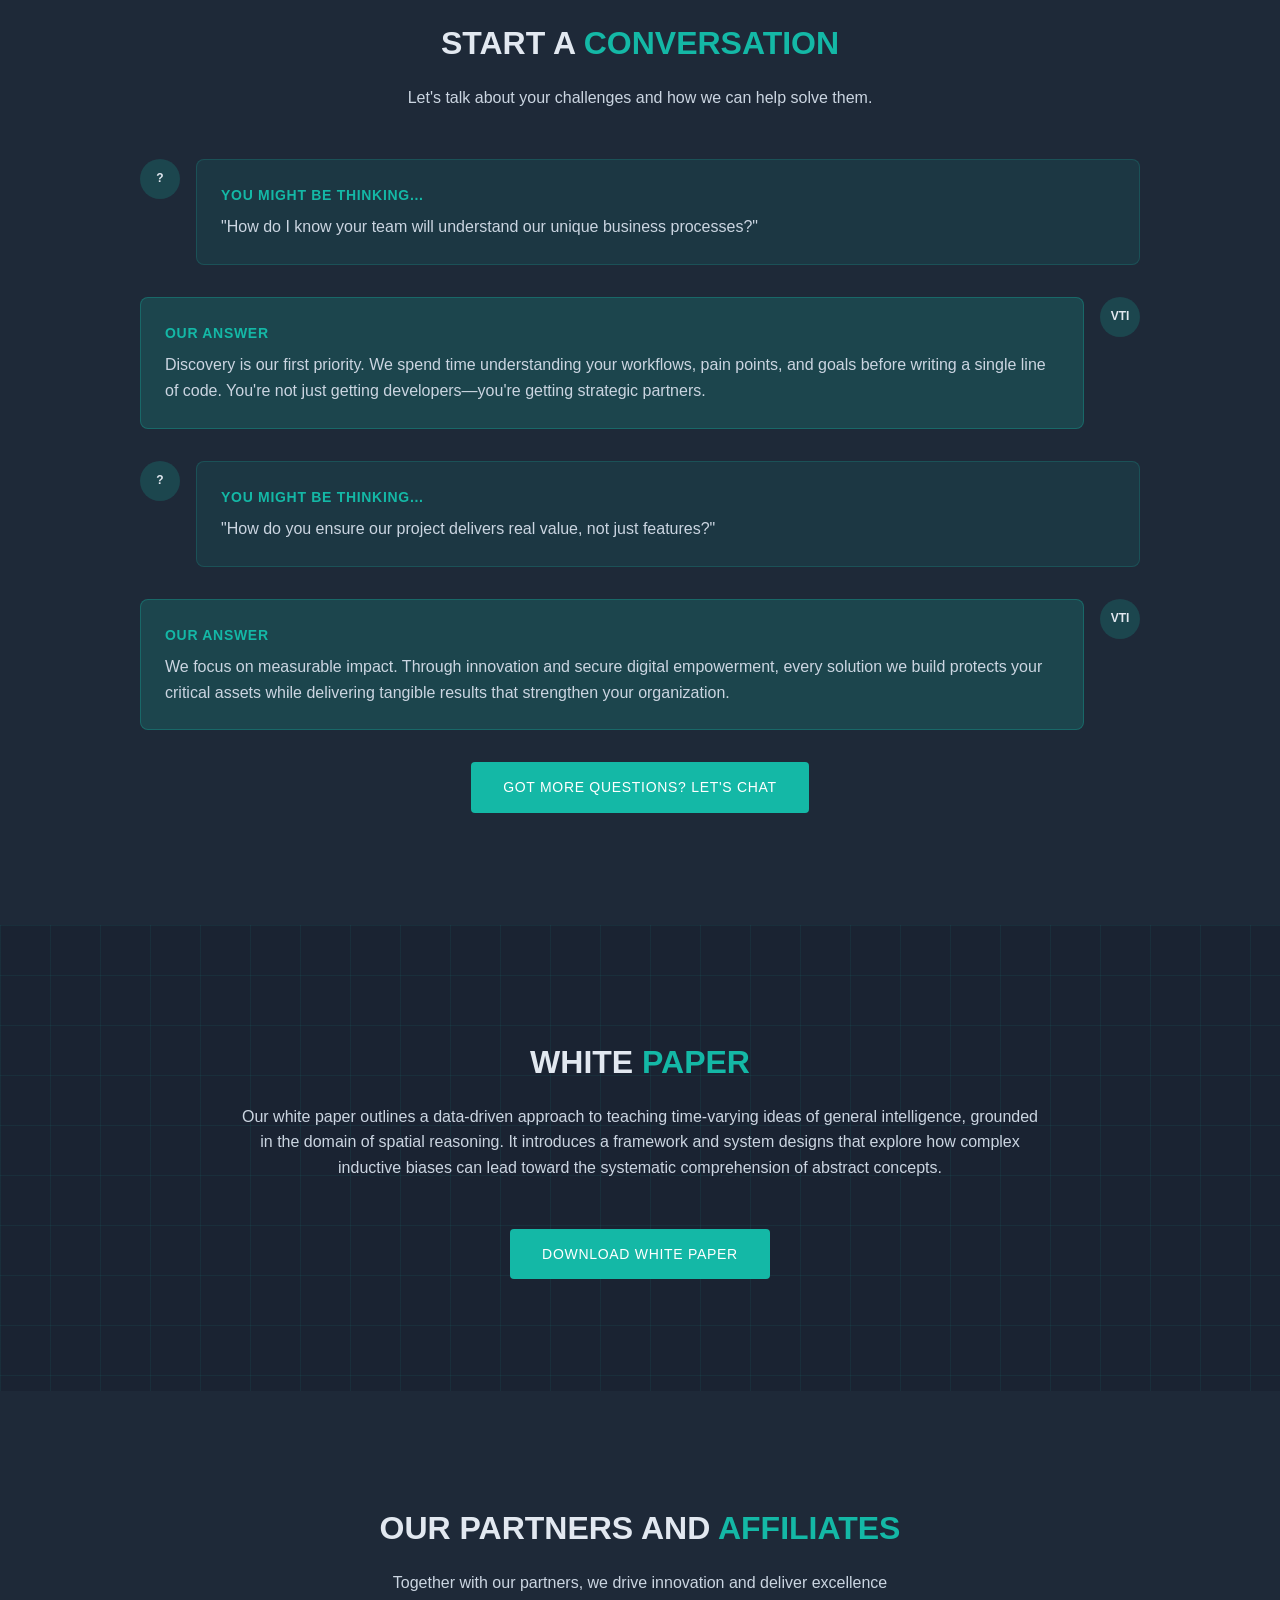
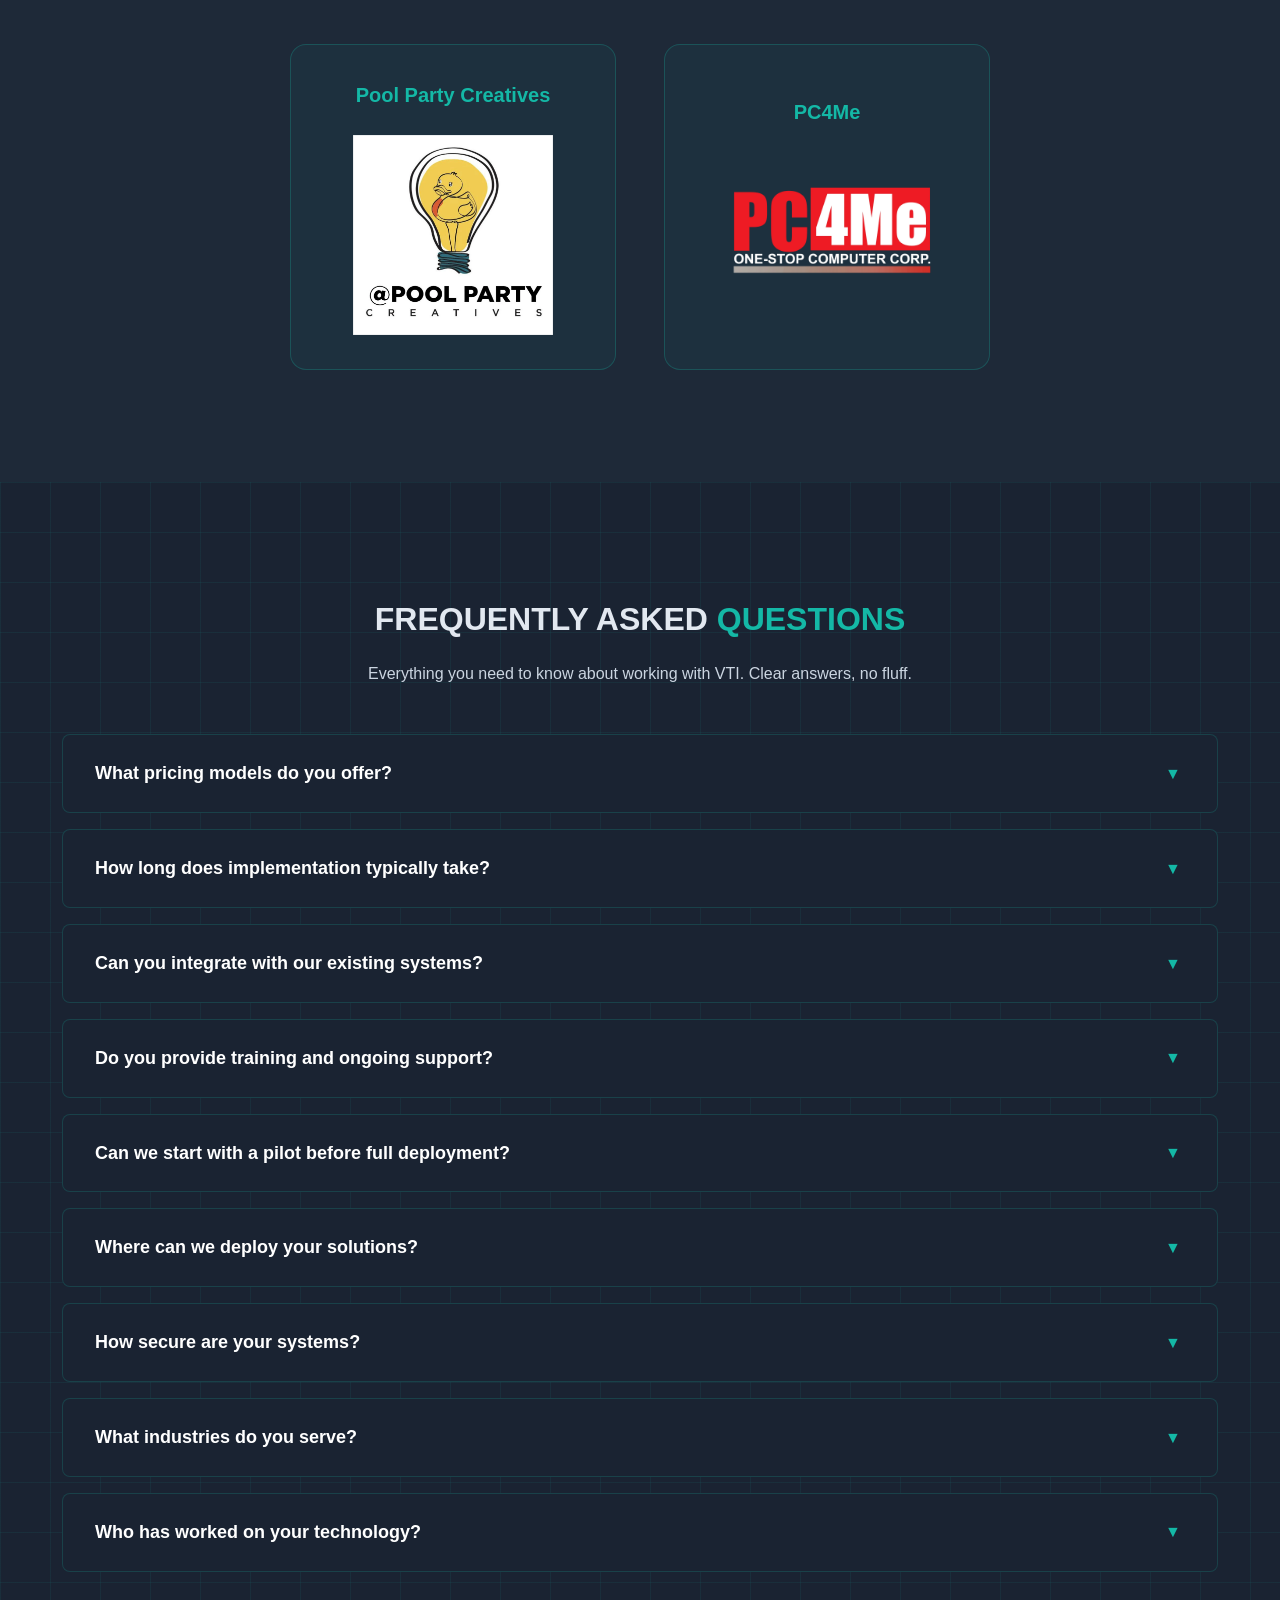
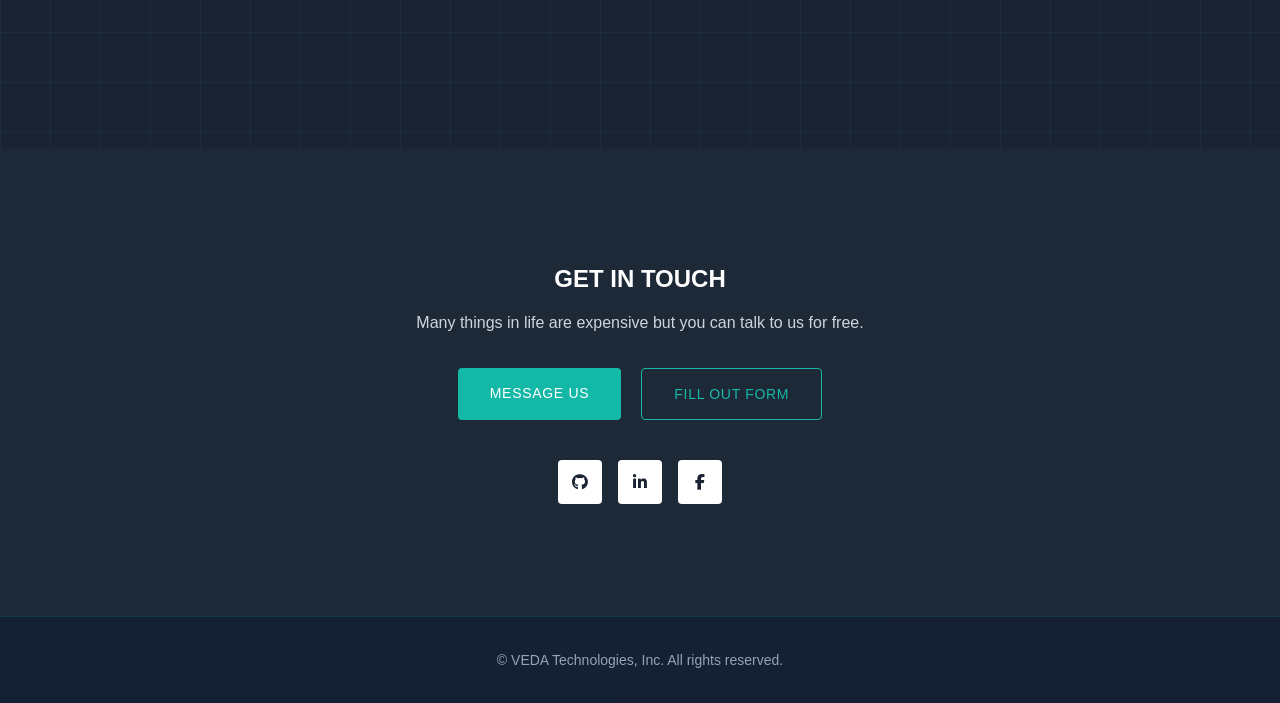
==== commit a478fa82: "[mobile] fix hamburger menu" ====
--- a/index.html
+++ b/index.html
@@ -33,16 +33,17 @@
     <link rel="stylesheet" href="https://cdnjs.cloudflare.com/ajax/libs/font-awesome/6.5.1/css/all.min.css">
     <link href="https://fonts.googleapis.com/css2?family=Montserrat:wght@400;500;700&display=swap" rel="stylesheet">
 
+    <script src="js/main.js" defer></script>
 </head>
 <body>
-    <!-- Navigation -->
-    <nav>
+<!-- Navigation -->
+    <nav class="s-header">
         <div class="nav-container">
             <div class="logo">
                 <img src="images/logo/vti.webp" alt="VEDA Technologies">
             </div>
             
-            <div class="nav-links">
+            <div class="s-header__nav">
                 <a href="#home">Home</a>
                 <a href="#services">Services</a>
                 <a href="#products">Products</a>
@@ -51,7 +52,7 @@
                 <a href="#contact">Contact</a>
             </div>
             
-            <button class="mobile-toggle" onclick="toggleMenu()">☰</button>
+            <button class="mobile-toggle s-header__menu-toggle">☰</button>
         </div>
     </nav>
 
@@ -694,33 +695,21 @@
         ↑
     </div>
 
-    <script>
-        function toggleMenu() {
-            const navLinks = document.querySelector('.nav-links');
-            navLinks.style.display = navLinks.style.display === 'flex' ? 'none' : 'flex';
-        }
-    </script>
-    <script>
-        function toggleMenu() {
-            const navLinks = document.querySelector('.nav-links');
-            navLinks.style.display = navLinks.style.display === 'flex' ? 'none' : 'flex';
-        }
-
+        <script>
         function openLightbox(imageSrc) {
             const lightbox = document.getElementById('lightbox');
             const lightboxImg = document.getElementById('lightbox-img');
             lightbox.style.display = 'flex';
             lightboxImg.src = imageSrc;
-            document.body.style.overflow = 'hidden'; // Prevent scrolling
+            document.body.style.overflow = 'hidden';
         }
 
         function closeLightbox() {
             const lightbox = document.getElementById('lightbox');
             lightbox.style.display = 'none';
-            document.body.style.overflow = 'auto'; // Re-enable scrolling
+            document.body.style.overflow = 'auto';
         }
 
-        // Close lightbox with Escape key
         document.addEventListener('keydown', function(event) {
             if (event.key === 'Escape') {
                 closeLightbox();
@@ -728,19 +717,17 @@
         });
 
         function toggleFAQ(questionElement) {
-        const faqItem = questionElement.closest('.faq-item');
-        const wasActive = faqItem.classList.contains('active');
-        
-        // Close all FAQ items
-        document.querySelectorAll('.faq-item').forEach(item => {
-            item.classList.remove('active');
-        });
-        
-        // Open clicked item if it wasn't already open
-        if (!wasActive) {
-            faqItem.classList.add('active');
+            const faqItem = questionElement.closest('.faq-item');
+            const wasActive = faqItem.classList.contains('active');
+            
+            document.querySelectorAll('.faq-item').forEach(item => {
+                item.classList.remove('active');
+            });
+            
+            if (!wasActive) {
+                faqItem.classList.add('active');
+            }
         }
-    }
     </script>
 </body>
 </html>
--- a/css/styles.css
+++ b/css/styles.css
@@ -1470,71 +1470,177 @@
   flex-direction: column;
 }
 
-/*  NAVIGATION  */
-nav {
-  background: #152033;
-  padding: 1rem 0;
+/* Navigation */
+.s-header {
+    background: rgba(21, 32, 51, 0.95);
+    backdrop-filter: blur(10px);
+    padding: 1rem 0;
+    position: sticky;
+    top: 0;
+    z-index: 1000;
+    border-bottom: 1px solid rgba(20, 184, 166, 0.15);
 }
 
 .nav-container {
-  max-width: 1200px;
-  margin: 0 auto;
-  padding: 0 1.5rem;
-  display: flex;
-  align-items: center;
-  justify-content: space-between;
+    max-width: 1200px;
+    margin: 0 auto;
+    padding: 0 1.5rem;
+    display: flex;
+    align-items: center;
+    justify-content: space-between;
+    position: relative;
 }
 
 .logo {
-  width: 50px;
-  height: 50px;
+    width: 60px;
+    height: 60px;
+    display: flex;
+    align-items: center;
+    justify-content: center;
+    transition: all 0.3s;
+    z-index: 1002;
+    position: relative;
+}
+
+.logo:hover {
+    transform: translateY(-2px);
 }
 
 .logo img {
-  width: 100%;
-  height: 100%;
-  object-fit: contain;
-}
-
-.nav-links {
-  display: none;
-  gap: 2rem;
-  font-size: 0.875rem;
-}
-
-.nav-links a {
-  color: #fff;
-  text-decoration: none;
-  transition: color 0.3s;
-}
-
-.nav-links a:hover {
-  color: #14b8a6;
-}
-
-.nav-links a.active {
-  color: #14b8a6;
+    width: 100%;
+    height: 100%;
+    object-fit: contain;
+}
+
+.s-header__nav {
+    display: flex;
+    gap: 0.5rem;
+    font-size: 0.875rem;
+}
+
+.s-header__nav a {
+    color: #cbd5e1;
+    text-decoration: none;
+    transition: all 0.3s;
+    padding: 0.625rem 1.25rem;
+    border-radius: 0.375rem;
+    font-weight: 500;
+    display: block;
+}
+
+.s-header__nav a:hover {
+    color: #14b8a6;
+    background: rgba(20, 184, 166, 0.1);
+}
+
+.s-header__nav a[href="#contact"],
+.s-header__nav a[href*="#contact"] {
+    background: #14b8a6;
+    color: #fff;
+}
+
+.s-header__nav a[href="#contact"]:hover,
+.s-header__nav a[href*="#contact"]:hover {
+    background: #0d9488;
+    color: #fff;
 }
 
 .mobile-toggle {
-  background: none;
-  border: none;
-  color: #fff;
-  font-size: 1.5rem;
-  cursor: pointer;
+    display: none;
+    background: rgba(20, 184, 166, 0.1);
+    border: 1px solid rgba(20, 184, 166, 0.3);
+    color: #14b8a6;
+    font-size: 1.5rem;
+    cursor: pointer;
+    padding: 0.5rem 0.75rem;
+    border-radius: 0.375rem;
+    transition: all 0.3s;
+    z-index: 1002;
+    position: relative;
+    line-height: 1;
 }
 
 .mobile-toggle:hover {
-  background: rgba(20, 184, 166, 0.2);
-}
-
-@media (min-width: 768px) {
-  .nav-links {
-    display: flex;
-  }
-  .mobile-toggle {
-    display: none;
-  }
+    background: rgba(20, 184, 166, 0.2);
+}
+
+.mobile-toggle.is-clicked {
+    background: rgba(239, 68, 68, 0.1);
+    border-color: rgba(239, 68, 68, 0.3);
+    color: #ef4444;
+}
+
+.mobile-toggle.is-clicked::after {
+    content: '✕';
+    position: absolute;
+    top: 50%;
+    left: 50%;
+    transform: translate(-50%, -50%);
+    font-size: 1.5rem;
+}
+
+.mobile-toggle.is-clicked {
+    font-size: 0; 
+}
+
+/* Mobile Menu Styles */
+@media (max-width: 900px) {
+    .mobile-toggle {
+        display: block;
+    }
+
+    .s-header__nav {
+        position: fixed;
+        top: 0;
+        left: 0;
+        right: 0;
+        width: 100%;
+        background: rgba(21, 32, 51, 0.98);
+        backdrop-filter: blur(20px);
+        padding: 120px 2rem 2rem;
+        transform: translateY(-100%);
+        transition: transform 0.3s ease-in-out;
+        box-shadow: 0 5px 15px rgba(0, 0, 0, 0.3);
+        border-bottom: 1px solid rgba(20, 184, 166, 0.2);
+        min-height: 100vh;
+        overflow-y: auto;
+        z-index: 1001;
+        flex-direction: column;
+        gap: 0.5rem;
+    }
+
+    .s-header__nav a {
+        width: 100%;
+        padding: 1rem 1.25rem;
+        border-radius: 0.5rem;
+        font-size: 1rem;
+    }
+
+    /* Open state */
+    body.menu-is-open {
+        overflow: hidden;
+    }
+
+    body.menu-is-open .s-header__nav {
+        transform: translateY(0);
+    }
+}
+
+@media (min-width: 901px) {
+    .s-header__nav {
+        position: static;
+        transform: none;
+        background: transparent;
+        padding: 0;
+        box-shadow: none;
+        border: none;
+        flex-direction: row;
+        min-height: auto;
+    }
+    
+    .mobile-toggle {
+        display: none !important;
+    }
 }
 
 /*  MAIN CONTENT  */
